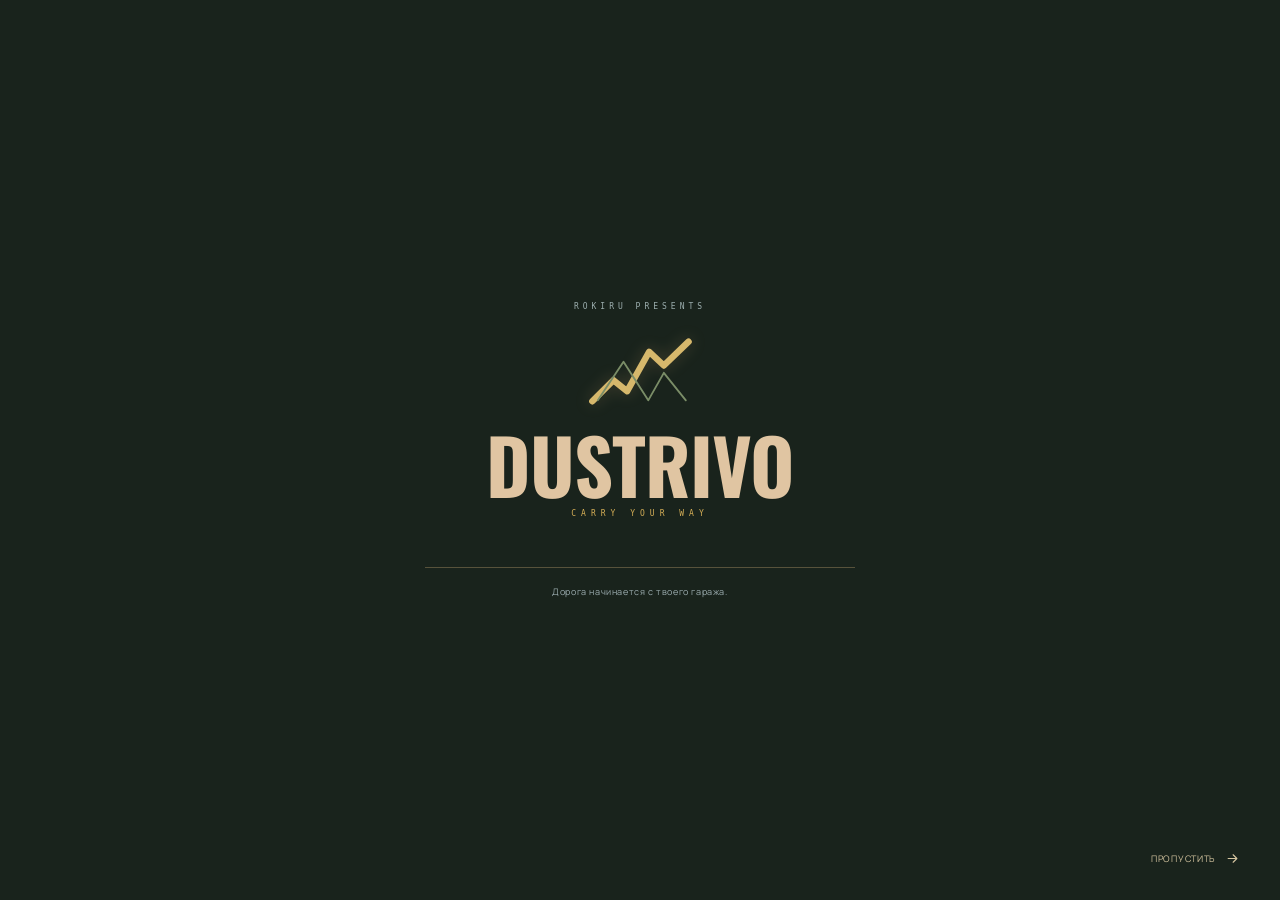
==== game/assets/index.html @ 71fad1a1 "Rework all career roads with terrain challenges and separate course records" ====
<!doctype html><html lang="ru"><head><meta charset="utf-8"><meta name="viewport" content="width=device-width,initial-scale=1,maximum-scale=1,user-scalable=no,viewport-fit=cover"><meta name="theme-color" content="#101b26"><title>Dustrivo</title><link rel="stylesheet" href="style.css"><link rel="stylesheet" href="clarity.css"><link rel="stylesheet" href="expedition.css"><link rel="stylesheet" href="first-light.css"><link rel="stylesheet" href="water-run.css"><link rel="stylesheet" href="recovery.css"><link rel="stylesheet" href="opening24.css"><link rel="stylesheet" href="simple25.css"></head><body>
<canvas id="world"></canvas><div class="scene-shade"></div><div id="screen-transition"></div>
<section id="boot" aria-label="Запуск Dustrivo"><div class="boot-content"><div class="boot-studio">ROKIRU PRESENTS</div><svg class="boot-emblem" viewBox="0 0 120 100"><path class="boot-road" d="M8 83L31 60L46 72L70 29L86 44L113 18"/><path class="boot-mountain" d="M14 82L42 40L69 82L86 52L110 82"/></svg><h1 class="boot-logo">DUSTRIVO</h1><div class="boot-tag">CARRY YOUR WAY</div><div class="boot-track"><div class="boot-car"><i></i><i></i></div></div><div class="boot-caption">Дорога начинается с твоего гаража.</div></div><button id="boot-skip" class="text-button">ПРОПУСТИТЬ <span data-icon="arrow"></span></button></section>
<header id="app-header" class="hidden"><button class="wordmark" id="brand-home" aria-label="Главное меню"><svg viewBox="0 0 30 30"><path d="M4 24L12 15L17 20L26 5M18 5h8v8"/></svg><span>DUSTRIVO<small>ЛИСИЙ БРОД / ЭКСПЕДИЦИЯ</small></span></button><div class="header-actions"><span id="profile-badge" class="profile-badge"></span><span class="wallet"><span data-icon="coin"></span><b data-wallet>0</b></span><button id="settings-open" class="icon-button" aria-label="Настройки"><span data-icon="settings"></span></button></div></header>
<section id="home" class="page hidden">
<main class="expedition-home">
 <div class="home-left"><div class="eyebrow">ЛИСИЙ БРОД · СЕВЕРНЫЕ ДОРОГИ</div>
 <h1>ДОРОГА<br><span>НЕ ПРОЩАЕТ.</span></h1>
 <p class="home-copy">Довези то, что важно.<br>Груз настоящий. Риск — тоже.</p>
 <button id="play" class="main-play"><span data-icon="play"></span><span><b id="home-play-label">НАЧАТЬ РЕЙС</b><small id="home-current-route"></small></span><span data-icon="arrow"></span></button>
 <small id="saved-run-note" class="hidden"></small>
 <div class="home-secondary"><button id="routes-open"><span data-icon="map"></span> МАРШРУТЫ</button><button id="garage-open"><span data-icon="tools"></span> ГАРАЖ</button></div>
 </div>
 <div class="vehicle-caption"><span class="tiny">ЭКСПЕДИЦИОННЫЙ ТРАНСПОРТ</span><h2 id="home-vehicle-name"></h2><div class="tiny" id="home-vehicle-tag"></div><span class="vehicle-caption-rule"></span></div>
 <div id="home-work-summary"><span id="home-job-kind"></span><b id="home-weather"></b><small id="home-work-info"></small></div>
 <div class="home-record"><span class="tiny">РЕКОРД</span><b id="best-value"></b><span class="muted" id="home-deliveries"></span></div>
</main>
<footer class="bottom-bar"><span>ПЕРЕВОЗЧИК / 0.26 <i></i> ФИЗИКА ГРУЗА · 48 ДОРОГ</span><button id="more-open">БОРТОВОЙ ЖУРНАЛ <span data-icon="arrow"></span></button></footer>
</section>
<section id="more-menu" class="overlay hidden"><div class="dialog more-dialog"><div class="dialog-title"><h2>Твоя дорога</h2><button id="more-close" class="icon-button" aria-label="Закрыть"><span data-icon="close"></span></button></div><div class="more-actions"><button class="driver-note" id="journal-open"><img src="driver.svg" alt="Макс Гайка"><span><b>ПУТЕВОЙ ЖУРНАЛ</b><small id="story-progress-home"></small></span><span data-icon="arrow"></span></button><button id="settlement-open" class="career-card" aria-label="Карта восстановления посёлка"><small id="career-label"></small><b id="career-title"></b><p id="career-copy"></p><div class="career-track"><i id="career-progress"></i></div><span class="village-link">ПОСЁЛОК →</span></button><button id="stats-open"><span data-icon="chart"></span> ОТЧЁТ</button><button id="help-open"><span data-icon="help"></span> УПРАВЛЕНИЕ</button><button id="profiles-open"><span data-icon="map"></span> РЕЖИМ</button><span class="build-label" id="build-profile">СВОБОДНАЯ ЕЗДА</span><button id="about-open">ОБ ИГРЕ <span data-icon="arrow"></span></button></div></div></section>
<section id="routes" class="page hidden"><div class="page-title"><div><div class="eyebrow">ВЫБОР УРОВНЯ</div><h2>Выбери дорогу</h2></div><button id="world-map-open" class="secondary">КАРТА</button><button class="back-button" data-home><span data-icon="back"></span> НАЗАД</button></div><div class="route-browser"><div class="route-catalog"><div class="region-tabs"><button data-region="0" class="selected">СОСНОВЫЙ ПЕРЕВАЛ</button><button data-region="1">СТАРЫЙ КАРЬЕР</button><button data-region="2">НОЧНАЯ СМЕНА</button><button data-region="3">СОЛЁНЫЙ БЕРЕГ</button><button data-region="4">ТОПКИЙ ТРАКТ</button><button data-region="5">СЕВЕРНЫЙ ХРЕБЕТ</button></div><div class="order-filters"><button data-filter="all" class="selected">ВСЕ</button><button data-filter="logs">ЛЕСОВОЗ</button><button data-filter="liquid">ЦИСТЕРНА</button><button data-filter="stops">РАЗВОЗКА</button><button data-filter="challenge">ИСПЫТАНИЯ</button><span id="order-count"></span></div><div id="route-grid" class="route-grid" aria-label="Список дорог"></div></div><aside id="selected-order" aria-label="Выбранный заказ"><div id="selected-order-content"></div><button id="route-start" class="primary">ПРИНЯТЬ ЗАКАЗ <span data-icon="arrow"></span></button></aside></div></section>
<section id="garage" class="page hidden"><div class="page-title"><div><div class="eyebrow" id="garage-model">ROVER / УНИВЕРСАЛЬНЫЙ ПИКАП</div><h2>Гараж</h2></div><div class="garage-summary" id="garage-level">УРОВЕНЬ 1</div><button class="back-button" id="garage-close"><span data-icon="back"></span> НАЗАД</button></div><div id="vehicle-picker" class="vehicle-picker"></div><div class="garage-layout"><div class="garage-preview"><div id="workshop-summary"></div><div class="paint-panel"><button id="paint-open" class="paint-open">Цвет кузова →</button></div><div class="garage-stage-label" id="vehicle-description">ГОТОВ К ВЫЕЗДУ</div><div class="specs" id="vehicle-specs"></div></div><div id="upgrades" class="upgrades"></div></div><div class="page-bottom"><span id="garage-message" class="muted">Улучшения устанавливаются сразу и сохраняются на устройстве.</span><button id="garage-drive" class="primary">В ПУТЬ <span data-icon="arrow"></span></button></div></section>
<section id="settings" class="page hidden"><div class="page-title"><div><div class="eyebrow">ПОД ТЕБЯ</div><h2>Настройки</h2></div><button id="settings-close" class="back-button"><span data-icon="back"></span> НАЗАД</button></div><div class="settings-grid"><div class="settings-panel"><h3><span data-icon="sound"></span> Звук</h3><div class="setting"><span>Звук двигателя и событий<small>Можно выключить во время заезда</small></span><button id="sound-toggle" class="toggle" role="switch" aria-checked="true"><i></i></button></div><div class="setting"><span>Музыка дороги<small>Тихая мелодия в меню и в пути</small></span><button id="music-toggle" class="toggle" role="switch" aria-checked="true"><i></i></button></div><label class="volume-label" for="volume">Громкость <b id="volume-value">65%</b></label><input id="volume" type="range" min="0" max="100" value="65"><h3><span data-icon="pedal"></span> Управление</h3><div class="setting"><span>Большие педали<small>Для небольшого экрана</small></span><button id="pedal-toggle" class="toggle" role="switch" aria-checked="false"><i></i></button></div></div><div class="settings-panel"><h3><span data-icon="sun"></span> Графика</h3><div class="setting-label">Качество изображения</div><div class="segments" id="quality-buttons"><button data-quality="low">ЭКО</button><button data-quality="auto">АВТО</button><button data-quality="high">ВЫСОКОЕ</button></div><p id="quality-note">Авто подбирает чёткость под размер экрана.</p><div class="setting"><span>Пыль, частицы и свет<small>Выключи для более лёгкой отрисовки</small></span><button id="effects-toggle" class="toggle" role="switch" aria-checked="true"><i></i></button></div><div class="setting"><span>Подсказки рации<small>Короткие реплики под приборами</small></span><button id="radio-toggle" class="toggle" role="switch" aria-checked="true" aria-label="Подсказки рации"><i></i></button></div><div class="setting"><span>Машина твоего рекорда<small>Полупрозрачный ориентир из лучшего записанного рейса</small></span><button id="ghost-toggle" class="toggle" role="switch" aria-checked="true"><i></i></button></div><div class="setting"><span>Анимации меню<small>Переходы и движение в гараже</small></span><button id="motion-toggle" class="toggle" role="switch" aria-checked="true"><i></i></button></div></div></div><div class="page-bottom"><span class="muted">Изменения сохраняются автоматически.</span><button id="settings-done" class="primary">ГОТОВО <span data-icon="check"></span></button></div></section>
<section id="stats" class="page hidden"><div class="page-title"><div><div class="eyebrow">ТВОЯ ИСТОРИЯ</div><h2>Мой путь</h2></div><button class="back-button" data-home><span data-icon="back"></span> НАЗАД</button></div><div id="stats-summary" class="stats-summary"></div><div class="stats-table" id="stats-table"></div><div class="page-bottom"><span class="muted">Рекорды и улучшения хранятся на этом устройстве.</span><button id="stats-play" class="primary">НОВЫЙ ЗАЕЗД <span data-icon="arrow"></span></button></div></section>
<section id="hud" class="hidden"><div class="hud-top"><button id="pause" class="icon-button" aria-label="Пауза"><span data-icon="pause"></span></button><div class="trip"><div class="tiny" id="route-title">Сосновый перевал</div><div class="trip-distance"><b id="distance">0</b><span>м / <i id="target">540</i></span></div><div class="trip-progress"><i id="progress"></i></div></div><div class="cargo-indicator"><span class="tiny">ГРУЗ</span><div id="cargo"></div></div><div class="fuel"><span data-icon="fuel"></span><div><span class="tiny">ТОПЛИВО</span><div class="fuel-track"><i id="fuel-bar"></i></div><b id="fuel-number">100%</b></div></div><div class="run-coins"><span data-icon="coin"></span><b id="coins">0</b></div><button id="sound-run" class="icon-button" aria-label="Звук"><span data-icon="sound"></span></button></div><div class="order-status"><span id="order-goal">ДОСТАВКА</span><span id="vehicle-condition">МАШИНА 100%</span><span id="road-readout">БЕЗДОРОЖЬЕ</span><span id="weather-readout"></span><span id="engine-heat"></span><span id="liquid-readout"></span><span id="order-clock" class="hidden">ОСТАЛОСЬ <b id="order-countdown">0:45</b></span></div><div id="dispatch-card" class="hidden"><b id="dispatch-title"></b><p id="dispatch-copy"></p><div class="dispatch-track"><i id="dispatch-progress"></i></div><button id="dispatch-skip">ПОЕХАЛИ →</button></div><div id="toast" role="status"></div><aside id="navigation-panel"><span id="navigation-name"></span><b id="navigation-action"></b><div class="stop-track"><i id="navigation-progress"></i></div><canvas id="road-profile" width="360" height="80" aria-label="Рельеф впереди"></canvas></aside><aside id="stop-panel" class="hidden" aria-label="Следующая остановка"><span id="stop-label"></span><b id="stop-distance"></b><div class="stop-track"><i id="stop-progress"></i></div></aside><aside id="lesson" class="hidden" aria-live="polite"><div class="lesson-heading"><b id="lesson-title"></b><button id="lesson-next">ПРОПУСТИТЬ</button></div><p id="lesson-text"></p><div class="lesson-track"><i id="lesson-meter"></i></div></aside><aside id="driver-radio" class="hidden"><img src="driver.svg" alt=""><div><b>РАЦИЯ 17</b><p id="driver-radio-text"></p></div></aside><button id="winch-button" aria-label="Лебёдка"><span data-icon="tools"></span><span id="winch-count">ЛЕБЁДКА ×2</span></button><aside id="service-panel" class="hidden"><span id="service-label"></span><b id="service-distance"></b><div class="stop-track"><i id="service-progress"></i></div></aside><aside id="gate-panel" class="hidden"><span id="gate-label"></span><b id="gate-distance"></b><div class="stop-track"><i id="gate-progress"></i></div></aside><div id="hint"><span data-icon="help"></span><span>Перед подъёмом включи 4L. На спуске береги груз тормозом.</span></div><div class="pedals"><button id="brake" class="pedal brake" aria-label="Тормоз"><span class="pedal-grooves"></span><span data-icon="brake"></span><b>ТОРМОЗ</b><small>СНИЗИТЬ СКОРОСТЬ</small></button><button id="transfer-case" type="button" aria-label="Переключить пониженную передачу" aria-pressed="false"><span>РАЗДАТКА</span><b id="gear-value">4H</b><small id="gear-name">ДОРОГА</small></button><div class="dashboard"><svg class="speed-dial" viewBox="0 0 140 90" aria-hidden="true"><path d="M15 72A58 58 0 0 1 125 72"/><path class="gauge-warning" d="M106 29A58 58 0 0 1 125 72"/><g id="gauge-needle"><path d="M70 74L25 50"/><circle cx="70" cy="74" r="3"/></g></svg><div class="speed"><b id="speed">0</b><span>КМ/Ч</span></div><div id="load-stability"><span>ГРУЗ</span><div><i id="load-stability-fill"></i></div><b id="load-stability-label">СТАБИЛЕН</b></div><div class="speed-ticks"><i></i><i></i><i></i><i></i><i></i></div></div><button id="gas" class="pedal gas" aria-label="Газ"><span class="pedal-grooves"></span><span data-icon="gas"></span><b>ГАЗ</b><small>ДОЗИРУЙ ТЯГУ</small></button></div></section>
<section id="paused" class="overlay hidden"><div class="pause-scene dialog"><div class="eyebrow">МОЖНО ПЕРЕДОХНУТЬ</div><h2>На обочине</h2><p id="pause-copy">Заезд остановлен. Груз тебя подождёт.</p><button class="primary" id="resume">ПРОДОЛЖИТЬ <span data-icon="play"></span></button><div class="pause-row"><button class="secondary" id="restart"><span data-icon="restart"></span> ЗАНОВО</button><button class="secondary" id="pause-settings"><span data-icon="settings"></span> НАСТРОЙКИ</button></div><button class="secondary hidden" id="save-exit">СОХРАНИТЬ И В МЕНЮ</button><p id="pause-save-status" role="status"></p><button class="text-button" id="exit">ЗАВЕРШИТЬ И В МЕНЮ <span data-icon="back"></span></button><small>Собранные монеты сохранятся.</small></div></section>
<section id="replace-run" class="overlay hidden"><div class="dialog replace-run-dialog"><div class="eyebrow">НОВЫЙ СТАРТ</div><h2>Закончить текущий рейс?</h2><p id="replace-run-copy"></p><button class="primary" id="replace-run-cancel">ОСТАВИТЬ РЕЙС</button><button class="secondary" id="replace-run-confirm">ЗАКОНЧИТЬ И НАЧАТЬ НОВЫЙ</button></div></section>
<section id="result" class="overlay hidden"><div class="result-dialog dialog"><div class="result-content"><div class="eyebrow" id="result-label">ЗАЕЗД ЗАВЕРШЁН</div><h2 id="result-title">Груз на базе!</h2><div id="result-medals"></div><div id="result-stars" class="result-stars"></div><div id="result-goals" class="star-goals"></div><p id="result-text"></p><div class="result-stats"><div><small>ДИСТАНЦИЯ</small><b id="result-distance"></b></div><div><small id="result-cargo-label">ЯЩИКИ</small><b id="result-cargo"></b></div><div><small>НАГРАДА</small><b id="result-money"></b></div><div><small>ВРЕМЯ</small><b id="result-time"></b></div></div><div id="result-breakdown"></div><p id="result-unlock" class="result-unlock"></p></div><div class="result-actions"><button class="primary hidden" id="result-next">СЛЕДУЮЩИЙ ЗАКАЗ <span data-icon="arrow"></span></button><button class="primary" id="retry">ЕЩЁ ЗАЕЗД <span data-icon="restart"></span></button><button class="secondary" id="result-garage">ГАРАЖ <span data-icon="tools"></span></button><button class="text-button" id="result-home">В МЕНЮ</button></div></div></section>
<section id="help" class="overlay hidden"><div class="help-dialog dialog"><div class="dialog-title"><div><div class="eyebrow">ПЕРВЫЙ ЗАЕЗД</div><h2>Поймай равновесие</h2></div><button id="help-close" class="icon-button" aria-label="Закрыть"><span data-icon="close"></span></button></div><div class="help-grid"><div><span data-icon="gas"></span><h3>Газ справа</h3><p>Разгоняет машину. В воздухе поднимает нос.</p></div><div><span data-icon="brake"></span><h3>Тормоз слева</h3><p>Замедляет и наклоняет нос вниз. Почти остановился — включится задний ход.</p></div><div><span data-icon="cargo"></span><h3>Груз важнее скорости</h3><p>Отпускай газ на вершинах. За весь груз и езду без жёстких посадок — два знака и бонус +70 один раз на дороге.</p></div></div><div class="help-tip">Автоцистерна BRINE перевозит жидкость: три физические секции смещают массу при разгоне и торможении. Повреждённый кузов может дать утечку. Перекачка: отпусти газ, держи тормоз 2 секунды на площадке. Шлагбаум: остановись у поста, держи тормоз 1 секунду и дождись зелёного света.<br><br>Зелёная мастерская: остановись, отпусти газ и удерживай тормоз 2,2 секунды. Один раз за рейс: кузов +38%, бак +12%, охлаждение до 55°. При 104° двигатель теряет часть тяги; свободный ход его охлаждает. В гараже можно бесплатно выбрать настройку под рейс.<br><br>Лесовоз LARCH перевозит физические брёвна; в лесных заказах выбирай его. Лебёдка: две попытки за рейс, только на малой скорости и с опорой на землю. Она тянет машину вперёд физическим тросом. Топливо расходуется за путь и работу двигателя; канистры редкие, дают +18% или +12%.<br><br>Развозка: на жёлтой площадке отпусти газ и держи тормоз 1,3 секунды. Один ящик разгрузится, затем можно ехать дальше. В кузове остаётся меньше груза, а сданный груз отмечается зелёной галочкой. За все остановки — разовая премия +60.<br><br>В тест-драйве все дороги открыты и выдано 100 000 игровых монет. В аккуратном заказе нужен весь груз, в экспрессе следи за таймером. Монеты и канистры собираются автоматически. На компьютере: ← / →, пробел — пауза.</div><button id="lesson-repeat" class="secondary">УЧЕБНЫЙ ЗАЕЗД</button><button id="help-done" class="primary">ПОЕХАЛИ <span data-icon="arrow"></span></button></div></section>
<section id="world-map" class="overlay hidden"><div class="dialog atlas-dialog"><div class="dialog-title"><div><div class="eyebrow">СТАНЦИЯ 17 / СЕТЬ ДОРОГ</div><h2>Карта регионов</h2></div><button id="world-map-close" class="icon-button" aria-label="Закрыть"><span data-icon="close"></span></button></div><div id="atlas-picture"></div><p id="atlas-summary"></p></div></section><section id="setup-dialog" class="overlay hidden"><div class="dialog setup-dialog"><div class="dialog-title"><div><div class="eyebrow">ПОД ТВОЙ РЕЙС</div><h2>Настройка машины</h2></div><button id="setup-close" class="icon-button" aria-label="Закрыть"><span data-icon="close"></span></button></div><p id="setup-model"></p><div id="setup-options"></div><p class="muted">Настройка бесплатна. Сохраняется отдельно для каждой машины и режима игры.</p></div></section><section id="vehicle-buy" class="overlay hidden"><div class="dialog vehicle-buy-dialog"><div class="eyebrow">НОВАЯ МАШИНА</div><h2 id="vehicle-buy-name"></h2><p id="vehicle-buy-description"></p><div class="purchase-price" id="vehicle-buy-price"></div><p id="vehicle-buy-note"></p><div class="pause-row"><button id="vehicle-confirm" class="primary">КУПИТЬ</button><button id="vehicle-cancel" class="secondary">НАЗАД</button></div></div></section><section id="about" class="overlay hidden"><div class="about-dialog dialog"><div class="dialog-title"><div><div class="eyebrow">ROKIRU</div><h2>DUSTRIVO</h2></div><button id="about-close" class="icon-button" aria-label="Закрыть"><span data-icon="close"></span></button></div><p>Бездорожье, груз и машина, которую ты собираешь под себя.</p><div class="about-line"><b>Версия</b><span>0.26 · Дороги с характером</span></div><div class="about-line"><b>Данные</b><span>Прогресс хранится только на устройстве</span></div><div class="about-line"><b>Подключение</b><span>Игра работает без интернета</span></div><details><summary>Лицензии</summary><p>Planck.js 1.4.2 · MIT License.<br>Copyright (c) Erin Catto, Ali Shakiba.</p><pre class="license-text">The MIT License
Copyright (c) Erin Catto, Ali Shakiba

Permission is hereby granted, free of charge, to any person obtaining a copy
of this software and associated documentation files (the &quot;Software&quot;), to deal
in the Software without restriction, including without limitation the rights
to use, copy, modify, merge, publish, distribute, sublicense, and/or sell
copies of the Software, and to permit persons to whom the Software is
furnished to do so, subject to the following conditions:

The above copyright notice and this permission notice shall be included in all
copies or substantial portions of the Software.

THE SOFTWARE IS PROVIDED &quot;AS IS&quot;, WITHOUT WARRANTY OF ANY KIND, EXPRESS OR
IMPLIED, INCLUDING BUT NOT LIMITED TO THE WARRANTIES OF MERCHANTABILITY,
FITNESS FOR A PARTICULAR PURPOSE AND NONINFRINGEMENT. IN NO EVENT SHALL THE
AUTHORS OR COPYRIGHT HOLDERS BE LIABLE FOR ANY CLAIM, DAMAGES OR OTHER
LIABILITY, WHETHER IN AN ACTION OF CONTRACT, TORT OR OTHERWISE, ARISING FROM,
OUT OF OR IN CONNECTION WITH THE SOFTWARE OR THE USE OR OTHER DEALINGS IN THE
SOFTWARE.
</pre><p></p></details><button id="about-done" class="primary">НА ДОРОГУ <span data-icon="arrow"></span></button></div></section>
<section id="briefing" class="overlay hidden"><div class="briefing-dialog dialog"><div class="briefing-stripe">ДИСПЕТЧЕРСКАЯ / СТАНЦИЯ 17</div><div class="briefing-layout"><div class="briefing-driver"><img src="driver.svg" alt="Макс Гайка Волков"><b>МАКС «ГАЙКА»</b><small>ПИКАП / РАЦИЯ 17</small></div><div class="briefing-copy"><div class="eyebrow" id="briefing-chapter"></div><h2 id="briefing-title"></h2><p id="briefing-radio"></p><blockquote id="briefing-reply"></blockquote><div class="manifest-list" id="briefing-manifest"></div><div id="briefing-goals" class="star-goals"></div></div></div><div class="briefing-actions"><button id="briefing-cancel" class="secondary">НАЗАД</button><button id="briefing-drive" class="primary">ЗАВЕСТИ МОТОР <span data-icon="arrow"></span></button></div></div></section><section id="journal" class="overlay hidden"><div class="journal-dialog dialog"><div class="dialog-title"><div><div class="eyebrow">ПУТЕВОЙ ЖУРНАЛ МАКСА</div><h2>СТАНЦИЯ 17</h2></div><button id="journal-close" class="icon-button" aria-label="Закрыть"><span data-icon="close"></span></button></div><p id="journal-intro"></p><div class="journal-jobs" id="journal-jobs"></div><div id="journal-ending"></div></div></section><section id="profiles" class="overlay hidden"><div class="dialog profiles-dialog"><div class="dialog-title"><div><div class="eyebrow">ТВОЯ ДОРОГА</div><h2>Выбери режим</h2></div><button id="profiles-close" class="icon-button" aria-label="Закрыть"><span data-icon="close"></span></button></div><p id="profile-current"></p><div class="profile-cards"><button data-profile="career"><span>01 / ИСТОРИЯ</span><h3>КАРЬЕРА</h3><p>Старый пикап, пустой кошелёк. Выполняй рейсы, улучшай машину и верни свет в Лисий Брод.</p><b>В КАРЬЕРУ →</b></button><button data-profile="test"><span>02 / СВОБОДА</span><h3>СВОБОДНАЯ ЕЗДА</h3><p>Все дороги и окраски открыты. Твой прежний прогресс, машины и тестовые монеты.</p><b>МОЙ ТЕСТ-ДРАЙВ →</b></button></div><p class="muted">У режимов отдельные сохранения. Переключение ничего не стирает.</p></div></section><section id="village" class="overlay hidden"><div class="dialog village-dialog"><div class="dialog-title"><div><div class="eyebrow">ЛИСИЙ БРОД / ПОСЛЕ ШТОРМА</div><h2>Дорога возвращает жизнь</h2></div><button id="village-close" class="icon-button" aria-label="Закрыть"><span data-icon="close"></span></button></div><div id="village-progress"></div><div id="village-map"></div><p id="village-next"></p></div></section><section id="paint-dialog" class="overlay hidden"><div class="dialog paint-dialog"><div class="dialog-title"><div><div class="eyebrow">ТВОЯ МАШИНА</div><h2>Окраска кузова</h2></div><button id="paint-close" class="icon-button" aria-label="Закрыть"><span data-icon="close"></span></button></div><div id="paint-options"></div><p>В карьере цвета открываются за 2, 5, 9, 12 и 16 разных рейсов.</p></div></section><div id="rotate"><span data-icon="rotate"></span><b>Поверни телефон</b><p>Твоя дорога — на широком экране.</p></div>
<script src="planck.min.js"></script><script src="crossing-physics.js"></script><script src="first-light-model.js"></script><script src="water-run-model.js"></script><script src="recovery-model.js"></script><script src="dispatch-terms24.js"></script><script src="restoration24.js"></script><script src="ridge25-model.js"></script><script src="courses26-model.js"></script><script src="physics.js"></script><script src="story.js"></script><script src="road-audio.js"></script><script src="coach.js"></script><script src="career.js"></script><script src="dispatch.js"></script><script src="deliveries.js"></script><script src="work-orders.js"></script><script src="workshop.js"></script><script src="tanker.js"></script><script src="atlas.js"></script><script src="navigation.js"></script><script src="ghost.js"></script><script src="data-store.js"></script><script src="run-checkpoint.js"></script><script src="pedal-input.js"></script><script src="run-session.js"></script><script src="game.js"></script><script src="expedition-render.js"></script><script src="render.js"></script><script src="scenery-sprites.js"></script><script src="scenery-detail.js"></script><script src="vehicles-render.js"></script><script src="forestry-render.js"></script><script src="roadside-render.js"></script><script src="tanker-render.js"></script><script src="crossing-render.js"></script><script src="premium-render.js"></script><script src="expedition-ui.js"></script><script src="depot-art20.js"></script><script src="journey20.js"></script><script src="first-light-render.js"></script><script src="first-light-ui.js"></script><script src="water-run-render.js"></script><script src="water-run-ui.js"></script><script src="recovery-render.js"></script><script src="recovery-ui.js"></script><script src="opening24.js"></script><script src="ridge25-render.js"></script><script src="simple25.js"></script><script src="courses26-ui.js"></script></body></html>
---- game/assets/style.css ----
:root{--ink:#101b26;--panel:#142530;--paper:#f9efd9;--muted:#a0b0b2;--gold:#f5c46f;--orange:#eda45b;--line:#bad8d31f;--radius:16px;font-synthesis:none}*{box-sizing:border-box;-webkit-tap-highlight-color:transparent}html,body{margin:0;height:100%;overflow:hidden;background:var(--ink);color:var(--paper);font-family:system-ui,-apple-system,Arial,sans-serif;user-select:none;touch-action:none}button{font:inherit;color:inherit;cursor:pointer;border:0;background:transparent;touch-action:none}button:focus-visible,input:focus-visible{outline:2px solid #ffda9a;outline-offset:4px}button:active{transform:translateY(2px)}button:disabled{cursor:default;opacity:.45}.hidden{display:none!important}svg{width:20px;height:20px;fill:none;stroke:currentColor;stroke-width:1.7;stroke-linecap:round;stroke-linejoin:round;display:block}[data-icon]{display:inline-flex;align-items:center;justify-content:center;flex-shrink:0}#world{position:absolute;inset:0;width:100%;height:100%}.scene-shade{position:absolute;inset:0;pointer-events:none;background:linear-gradient(90deg,#101b2699,transparent 65%),linear-gradient(0deg,#101b26a1,transparent 22%)}#screen-transition{position:absolute;z-index:30;inset:0;background:#101b26;opacity:0;pointer-events:none;transition:opacity .16s}#screen-transition.show{opacity:1}#app-header{position:absolute;z-index:4;top:0;left:0;right:0;height:76px;padding:18px max(28px,var(--safe-right,env(safe-area-inset-right)));display:flex;align-items:center;justify-content:space-between;pointer-events:none}#app-header button{pointer-events:auto}.wordmark{display:flex;gap:10px;align-items:center;padding:0;text-align:left}.wordmark>svg{width:32px;height:32px;color:var(--orange);stroke-width:2.8}.wordmark>span{font-size:21px;font-weight:950;letter-spacing:2.1px}.wordmark small{display:block;font-size:6px;letter-spacing:3.1px;color:#c7bba1;margin-top:4px}.header-actions{display:flex;align-items:center;gap:12px}.wallet{display:flex;align-items:center;gap:9px;padding:10px 16px;background:#12242ebb;border:1px solid #ccd8cc26;border-radius:30px;color:var(--gold)}.wallet svg{width:16px;height:16px}.wallet b{font-size:16px;font-variant-numeric:tabular-nums}.icon-button{display:grid;place-items:center;width:40px;height:40px;border:1px solid var(--line);border-radius:12px;background:#132733b8}.icon-button svg{width:18px;height:18px}.page{position:absolute;inset:0;padding:86px max(28px,var(--safe-right,env(safe-area-inset-right))) 18px;display:flex;flex-direction:column;animation:enter-page .35s ease-out}@keyframes enter-page{from{opacity:0;transform:translateY(9px)}to{opacity:1;transform:none}}.eyebrow{display:flex;align-items:center;gap:8px;font-size:9px;letter-spacing:2px;font-weight:750;color:var(--orange)}.eyebrow i{width:5px;height:5px;background:var(--orange);border-radius:50%;box-shadow:0 0 14px #efb777}.tiny{font-size:8px;letter-spacing:1.6px;color:var(--muted);font-weight:650}.muted{color:var(--muted);font-size:10px;line-height:1.5}.home-layout{flex:1;position:relative;display:flex;align-items:center}.home-left{width:47%;z-index:2}.home-left h1{font-size:clamp(29px,4.1vw,54px);line-height:1.08;letter-spacing:-1.7px;margin:15px 0 13px;font-weight:850}.home-left h1>span{color:#ead8b8}.home-description{color:#afbabc;font-size:12px;line-height:1.7;margin-bottom:24px}.main-play{display:flex;align-items:center;gap:16px;min-width:260px;width:75%;max-width:330px;padding:16px 20px;background:linear-gradient(125deg,#ffcf84,#d98e48);border:1px solid #ffe2a177;border-radius:14px;color:#242c31;text-align:left;box-shadow:0 6px 0 #926138,0 12px 28px #080f1c66}.main-play>span:first-child svg{width:26px;height:26px;fill:currentColor;stroke:none}.main-play>span:nth-child(2){font-weight:900;font-size:15px;letter-spacing:2px}.main-play small{display:block;font-size:9px;font-weight:550;letter-spacing:.2px;margin-top:5px;opacity:.75}.main-play>span:last-child{margin-left:auto}.home-secondary{display:flex;gap:10px;margin-top:18px}.home-secondary button{display:flex;gap:8px;align-items:center;font-size:9px;font-weight:750;letter-spacing:1px;padding:11px 16px;border:1px solid #ccdec72b;border-radius:10px;background:#132832bb}.home-secondary svg{width:16px;height:16px;color:#d6cbaa}.vehicle-caption{position:absolute;right:4%;top:2%;text-align:left}.vehicle-caption h2{font-size:18px;letter-spacing:2px;margin:5px 0 8px}.vehicle-caption .vehicle-line{width:145px;height:1px;background:linear-gradient(90deg,var(--orange),transparent)}.vehicle-caption p{font-size:8px;letter-spacing:.6px;color:var(--muted)}.home-record{position:absolute;right:4%;bottom:2%;display:flex;align-items:center;gap:14px}.home-record b{font-size:21px;font-variant-numeric:tabular-nums}.home-record .tiny{max-width:75px;line-height:1.6}.home-record .muted{font-size:9px}.bottom-bar{border-top:1px solid var(--line);display:flex;align-items:center;gap:24px;height:42px;margin-top:20px}.bottom-bar button{display:flex;align-items:center;gap:8px;font-size:8px;letter-spacing:1px;color:#b4bec1;font-weight:650}.bottom-bar svg{width:15px;height:15px}.build-label{font-size:7px;color:#748e94;letter-spacing:1.4px;margin-left:auto}.bottom-bar>button:last-child{margin-left:10px}.page-title{display:flex;align-items:center;gap:18px;padding:0 0 16px}.page-title>div:first-child{margin-right:auto}.page-title h2{font-size:30px;font-weight:800;letter-spacing:-.8px;margin:5px 0 0}.back-button{font-size:9px;font-weight:700;letter-spacing:1px;display:flex;gap:8px;align-items:center;background:#132731b3;border:1px solid var(--line);border-radius:10px;padding:10px 15px}.back-button svg{width:16px;height:16px}.page-bottom{display:flex;justify-content:space-between;align-items:center;gap:18px;margin-top:18px}.primary,.secondary{display:inline-flex;align-items:center;justify-content:center;gap:15px;font-size:10px;letter-spacing:1px;font-weight:850;padding:13px 20px;border-radius:11px;white-space:nowrap}.primary{background:linear-gradient(120deg,#ffd080,#e3a05a);border:1px solid #fbe1a760;color:#172635;box-shadow:0 4px 0 #85572e}.primary svg,.secondary svg{width:17px;height:17px}.secondary{background:#1c333f;border:1px solid var(--line);color:var(--paper)}.text-button{display:flex;align-items:center;justify-content:center;gap:9px;color:var(--muted);font-size:9px;letter-spacing:1px;padding:10px}.text-button svg{width:15px;height:15px}body[data-page="routes"] .scene-shade,body[data-page="settings"] .scene-shade,body[data-page="stats"] .scene-shade{background:#0e1d2edb}.route-grid{display:grid;grid-template-columns:repeat(3,1fr);gap:15px;flex:1;min-height:0}.route-card{position:relative;display:flex;flex-direction:column;text-align:left;background:#182d37;border:1px solid #bdd3cd20;border-radius:18px;overflow:hidden;padding:0}.route-card.selected{border-color:#ffc97988;box-shadow:0 0 0 2px #ffbc5b1a}.route-art{position:relative;width:100%;height:44%;min-height:75px;background:#52777d;overflow:hidden}.route-art svg{position:absolute;inset:0;width:100%;height:100%;stroke:none}.route-art:after{content:'';position:absolute;inset:0;background:linear-gradient(0deg,#182d37,transparent 90%)}.route-status{position:absolute;top:12px;left:12px;z-index:1;background:#142932c9;border:1px solid #dde1c822;color:#ecd5a4;border-radius:7px;padding:5px 7px;font-size:7px;letter-spacing:1px}.route-body{padding:0 17px 13px;flex:1;display:flex;flex-direction:column}.route-body .route-top{display:flex;align-items:center;justify-content:space-between;gap:5px}.route-num{font-size:9px;color:var(--orange);letter-spacing:2px}.route-difficulty{font-size:7px;color:#91aaa9}.route-body h3{font-size:16px;margin:7px 0 7px;letter-spacing:-.4px}.route-description{font-size:9px;line-height:1.55;color:var(--muted);margin:0 0 10px}.route-info{display:flex;gap:13px;align-items:center;font-size:8px;color:#dfd9c8}.route-info>span{display:flex;align-items:center;gap:5px}.route-info svg{height:12px;width:12px;color:var(--muted)}.route-reward{display:flex;align-items:center;justify-content:space-between;gap:8px;margin-top:auto;padding-top:11px;border-top:1px solid #a0bfb11a;color:var(--gold);font-size:13px;font-weight:800}.route-reward small{font-size:7px;font-weight:650;color:var(--muted);letter-spacing:.8px}.stars{display:flex;gap:3px;color:#53686f}.stars .on{color:var(--gold)}.stars svg{width:13px;height:13px;fill:currentColor;stroke:none}.garage-summary{font-size:9px;letter-spacing:1.5px;color:var(--gold);border:1px solid #f2c7702b;background:#4e45372b;padding:9px 12px;border-radius:8px}.garage-layout{display:flex;gap:25px;flex:1;min-height:0}.garage-preview{width:40%;display:flex;flex-direction:column;justify-content:space-between;padding:12px 10px}.garage-stage-label{font-size:7px;letter-spacing:2px;color:#98b8ae}.specs{display:grid;gap:8px}.spec{display:flex;align-items:center;gap:10px;font-size:8px;color:#b6c4bf}.spec>span{width:72px}.spec>div{height:3px;background:#30444b;width:100px;border-radius:3px}.spec>div i{display:block;height:100%;background:linear-gradient(90deg,#779997,#e5b470)}.spec b{font-size:8px;color:var(--gold)}.upgrades{flex:1;display:flex;flex-direction:column;gap:10px}.upgrade{display:flex;align-items:center;gap:15px;padding:14px 16px;border-radius:14px;border:1px solid #a8c0be25;background:linear-gradient(130deg,#203844f2,#162c35f2);box-shadow:0 4px 14px #0c182322}.upgrade-icon{display:grid;place-items:center;border:1px solid #d4b16b38;background:#3a42392b;color:var(--orange);width:42px;height:42px;border-radius:10px}.upgrade-icon svg{width:25px;height:25px}.upgrade-info{flex:1}.upgrade h3{font-size:13px;letter-spacing:.2px;margin:0 0 4px}.upgrade p{font-size:8px;color:var(--muted);margin:0 0 9px;line-height:1.4}.upgrade-level{display:flex;align-items:center;gap:10px}.bars{display:flex;gap:3px;width:110px}.bars i{height:4px;flex:1;border-radius:3px;background:#375059}.bars i.on{background:var(--gold)}.upgrade-level span{font-size:7px;color:var(--muted)}.upgrade button{font-size:9px;font-weight:800;letter-spacing:.6px;min-width:100px;padding:10px 12px;border-radius:9px;background:#d9b16b;color:#142832}.upgrade button small{font-size:6px;display:block;letter-spacing:.6px;margin-top:4px}.upgrade.installed{animation:install-flash .5s ease}@keyframes install-flash{50%{box-shadow:0 0 30px #d8b26555;border-color:var(--gold)}}.settings-grid{display:grid;grid-template-columns:1fr 1fr;gap:18px;flex:1;min-height:0}.settings-panel{border:1px solid var(--line);background:#182d37e8;border-radius:17px;padding:17px 20px;overflow-y:auto}.settings-panel h3{display:flex;gap:9px;align-items:center;font-size:13px;margin:0 0 13px;color:#e5d5b6}.settings-panel h3:not(:first-child){margin-top:18px}.settings-panel h3 svg{width:18px;height:18px;color:var(--orange)}.setting{display:flex;align-items:center;justify-content:space-between;gap:15px;font-size:10px;margin:12px 0}.setting small{display:block;font-size:8px;color:var(--muted);margin-top:5px}.toggle{width:37px;height:21px;border:1px solid #8ea8a344;border-radius:12px;background:#28404b;padding:3px;flex-shrink:0}.toggle i{display:block;width:13px;height:13px;background:#b4c2be;border-radius:50%;transition:transform .2s}.toggle[aria-checked="true"]{background:#d5aa68;border-color:#f6ca81}.toggle[aria-checked="true"] i{transform:translateX(15px);background:#172b32}.volume-label{display:flex;justify-content:space-between;font-size:9px;margin:15px 0 6px;color:var(--muted)}input[type=range]{width:100%;height:5px;accent-color:var(--gold);cursor:pointer;touch-action:pan-x}.setting-label{font-size:9px;color:var(--muted);margin-bottom:9px}.segments{display:flex;background:#10232e;border:1px solid var(--line);border-radius:9px;padding:3px;gap:3px}.segments button{flex:1;font-size:8px;letter-spacing:.7px;padding:9px 6px;border-radius:6px;color:var(--muted)}.segments button.selected{background:#d2b47b;color:#172635;font-weight:800}.settings-panel>p{font-size:8px;line-height:1.5;color:var(--muted)}.stats-summary{display:grid;grid-template-columns:repeat(4,1fr);gap:13px;margin-bottom:15px}.stats-summary>div{background:#192f39e6;border:1px solid var(--line);border-radius:13px;padding:15px 16px}.stats-summary small{font-size:7px;letter-spacing:1.4px;color:var(--muted);display:block}.stats-summary b{font-size:25px;display:block;margin-top:7px;font-variant-numeric:tabular-nums;color:var(--gold)}.stats-table{border:1px solid var(--line);border-radius:14px;background:#162b35e6;padding:6px 18px;flex:1}.stats-row{display:grid;grid-template-columns:1.8fr 1fr 1fr .7fr;align-items:center;padding:12px 0;gap:10px;font-size:11px;border-bottom:1px solid var(--line)}.stats-row:last-child{border:0}.stats-row.heading{font-size:7px;letter-spacing:1px;color:var(--muted)}.stats-row>span:last-child{justify-self:end}.overlay{position:absolute;inset:0;z-index:12;background:#091522da;backdrop-filter:blur(7px);display:grid;place-items:center;padding:20px;animation:enter-page .25s}.dialog{background:linear-gradient(125deg,#213540,#122631);border:1px solid #d6dfbe25;border-radius:22px;box-shadow:0 22px 80px #050e1b77;padding:25px;max-height:94vh;overflow:auto;max-width:94vw}.dialog h2{font-size:32px;font-weight:850;letter-spacing:-1px;margin:9px 0 12px}.dialog p{font-size:11px;color:var(--muted);line-height:1.6}.pause-scene{width:385px;text-align:center}.pause-scene>.eyebrow{justify-content:center}.pause-scene>.primary{width:100%;margin-top:10px}.pause-row{display:flex;gap:9px;margin:14px 0}.pause-row .secondary{flex:1;padding:11px 7px;font-size:8px;gap:7px}.pause-scene .text-button{width:100%;margin-top:5px}.pause-scene>small{font-size:8px;color:#748d95}.result-dialog{width:595px;text-align:center}.result-dialog>.eyebrow{justify-content:center}.result-dialog h2{font-size:38px;margin-bottom:4px}.result-stars{display:flex;justify-content:center;gap:8px;color:#455e67;margin:10px 0}.result-stars .on{color:var(--gold);filter:drop-shadow(0 0 8px #e8b76533)}.result-stars svg{width:23px;height:23px;fill:currentColor;stroke:none}.result-stats{display:grid;grid-template-columns:repeat(4,1fr);border-block:1px solid var(--line);padding:16px 0;margin:17px 0}.result-stats small{font-size:7px;letter-spacing:1.2px;color:var(--muted)}.result-stats b{display:block;margin-top:6px;font-size:22px;font-variant-numeric:tabular-nums}.result-stats>div:nth-child(3) b{color:var(--gold)}.result-actions{display:flex;align-items:center;justify-content:center;gap:10px}.result-actions .primary,.result-actions .secondary{font-size:9px;padding:12px 15px;gap:10px}.dialog-title{display:flex;align-items:center;gap:20px;justify-content:space-between}.help-dialog{width:650px}.help-grid{display:grid;grid-template-columns:repeat(3,1fr);gap:15px;margin-top:15px}.help-grid>div{padding:14px;border:1px solid var(--line);border-radius:12px;background:#152c3666}.help-grid svg{width:25px;height:25px;color:var(--orange)}.help-grid h3{font-size:12px;margin:12px 0 5px}.help-grid p{font-size:10px}.help-tip{font-size:9px;line-height:1.6;color:var(--muted);margin:16px 0}.about-dialog{width:480px}.about-line{display:flex;justify-content:space-between;gap:15px;padding:11px 0;border-bottom:1px solid var(--line);font-size:10px}.about-line>span{font-size:9px;color:var(--muted)}details{margin:17px 0;font-size:10px;color:var(--muted)}#hud{position:absolute;inset:0;padding:13px max(18px,var(--safe-right,env(safe-area-inset-right)));pointer-events:none}#hud button{pointer-events:auto}.hud-top{display:flex;align-items:flex-start;gap:13px}.trip{width:185px;background:#102633ca;border:1px solid #d0dfcb25;border-radius:12px;padding:10px 13px}.trip .tiny{font-size:7px;letter-spacing:1px;color:#c3c8b8}.trip-distance{display:flex;align-items:baseline;gap:9px;margin-top:3px}.trip-distance b{font-size:25px;line-height:1.1;font-variant-numeric:tabular-nums}.trip-distance>span{font-size:8px;color:var(--muted)}.trip-distance i{font-style:normal}.trip-progress{height:2px;background:#46637366;margin-top:7px;border-radius:3px}.trip-progress i{height:100%;display:block;background:var(--gold);width:0}.cargo-indicator{padding:10px 13px;background:#102633ca;border:1px solid #d0dfcb25;border-radius:12px}.cargo-indicator>.tiny{font-size:7px;display:block}.cargo-indicator>div{display:flex;gap:4px;margin-top:8px}.cargo-indicator svg{width:17px;height:17px;color:var(--gold)}.cargo-indicator .lost{opacity:.22}.fuel{display:flex;gap:8px;align-items:center;background:#102633b8;border:1px solid #d0dfcb25;padding:10px 12px;border-radius:12px}.fuel>span{color:var(--orange)}.fuel svg{width:18px;height:18px}.fuel .tiny{font-size:6px;display:block;margin-bottom:7px}.fuel-track{width:85px;height:4px;background:#4a637066;border-radius:3px;overflow:hidden}.fuel-track i{height:100%;display:block;background:var(--gold);width:100%}.run-coins{display:flex;align-items:center;gap:9px;margin-left:auto;background:#102633ca;border:1px solid #d0dfcb25;padding:12px;border-radius:12px;color:var(--gold)}.run-coins b{font-size:17px;font-variant-numeric:tabular-nums}.run-coins svg{width:16px;height:16px}#toast{position:absolute;top:128px;left:0;right:0;text-align:center;font-size:13px;letter-spacing:.3px;color:var(--gold);font-weight:800;text-shadow:0 2px 6px #101d26;opacity:0;transition:opacity .2s}#hint{position:absolute;top:94px;left:50%;transform:translateX(-50%);padding:9px 14px;display:flex;gap:8px;align-items:center;white-space:nowrap;max-width:90%;background:#102633c2;border:1px solid #d0dfcb25;border-radius:9px;font-size:9px;color:#e6ddc8}#hint svg{width:14px;height:14px;color:var(--orange)}.pedals{position:absolute;bottom:16px;left:max(18px,var(--safe-left,env(safe-area-inset-left)));right:max(18px,var(--safe-right,env(safe-area-inset-right)));display:flex;justify-content:space-between;align-items:flex-end}.pedal{width:130px;height:116px;border-radius:18px;display:flex;flex-direction:column;align-items:center;justify-content:center;border:1px solid #cee1d63a;position:relative;box-shadow:0 6px 0 #071923;overflow:hidden;background:linear-gradient(130deg,#304e5aee,#142e3aee)}.pedal [data-icon]>svg{width:26px;height:26px;margin-bottom:6px;color:#cfddd8}.pedal b{font-size:11px;letter-spacing:2px;font-weight:800}.pedal small{font-size:6px;letter-spacing:1.6px;margin-top:7px;color:#a6babd}.gas{background:linear-gradient(140deg,#f5c778,#c48747);color:#1e2b35;border-color:#ffe4b675;box-shadow:0 6px 0 #7c5636}.gas [data-icon]>svg,.gas small{color:#273338}.pedal-grooves{position:absolute;inset:7px 12px auto;height:5px;background:repeating-linear-gradient(90deg,#132c3822 0 2px,transparent 2px 8px);border-radius:8px}.pedal.pressed{transform:translateY(4px);box-shadow:0 2px 0 #071923;filter:brightness(1.1)}.dashboard{display:flex;flex-direction:column;align-items:center;gap:9px;background:linear-gradient(0deg,#102333cc,transparent);padding:12px 24px 2px}.speed{display:flex;gap:8px;align-items:baseline}.speed b{font-size:29px;color:#ede2c9;font-variant-numeric:tabular-nums;font-weight:750;line-height:1}.speed span{font-size:6px;letter-spacing:1.5px;color:var(--muted)}.speed-ticks{display:flex;gap:5px}.speed-ticks i{height:3px;width:13px;border-radius:2px;background:#d3b67766}.pedals.big .pedal{width:156px;height:134px}.pedals.big .pedal b{font-size:12px}#rotate{display:none;position:absolute;inset:0;z-index:100;align-items:center;justify-content:center;flex-direction:column;background:#101b26f8}#rotate svg{width:65px;height:65px;color:var(--gold);margin-bottom:20px}#rotate b{font-size:25px}#rotate p{font-size:12px;color:var(--muted)}#boot{position:absolute;inset:0;background:radial-gradient(ellipse at 50% 80%,#27444d,#101b26 65%);display:flex;align-items:center;justify-content:center;z-index:40;transition:opacity .5s;overflow:hidden}#boot.exit{opacity:0;pointer-events:none}.boot-content{text-align:center;width:60%;max-width:430px}.boot-studio{font-size:8px;letter-spacing:4px;color:#9caeae;animation:boot-fade .8s both}.boot-emblem{display:block;margin:14px auto 0;width:110px;height:92px;overflow:visible}.boot-emblem .boot-road{stroke:#e9bc73;stroke-width:7;stroke-dasharray:200;stroke-dashoffset:200;animation:boot-path 1.2s .1s forwards;filter:drop-shadow(0 0 8px #f5c57933)}.boot-mountain{stroke:#718f92;stroke-width:2;opacity:0;animation:boot-fade .6s .3s forwards}.boot-logo{font-size:clamp(34px,6vw,76px);font-weight:950;letter-spacing:5px;margin:9px 0 7px;line-height:1;animation:boot-logo 1s .45s both;color:#f7e4bd}.boot-tag{font-size:8px;letter-spacing:5px;color:var(--orange);animation:boot-fade .6s .9s both}.boot-track{height:26px;border-bottom:1px solid #e7c0834d;margin-top:24px;position:relative;overflow:hidden}.boot-car{position:absolute;bottom:3px;left:-20%;width:46px;height:16px;border-radius:2px;background:var(--orange);animation:boot-drive 2s .1s both;box-shadow:18px 0 18px -10px #fdeab444}.boot-car:before{content:'';position:absolute;right:3px;top:-10px;width:18px;height:12px;transform:skew(12deg);background:#c99758;border-radius:3px}.boot-car:after{content:'';position:absolute;right:7px;top:-7px;width:10px;height:7px;background:#294752}.boot-car i{position:absolute;width:9px;height:9px;bottom:-5px;border-radius:50%;background:#132832;border:2px solid #bfc8b6}.boot-car i:first-child{left:6px}.boot-car i:last-child{right:6px}.boot-caption{font-size:9px;color:#9cadb0;letter-spacing:.6px;margin-top:17px;animation:boot-fade 1s 1.1s both}#boot-skip{position:absolute;bottom:24px;right:30px;animation:boot-fade .5s .5s both}@keyframes boot-path{to{stroke-dashoffset:0}}@keyframes boot-fade{from{opacity:0}to{opacity:1}}@keyframes boot-logo{from{opacity:0;transform:translateY(14px);letter-spacing:12px}to{opacity:1;transform:none;letter-spacing:5px}}@keyframes boot-drive{0%{left:-20%}30%{left:15%;transform:translateY(0)}48%{transform:translateY(-2px) rotate(-3deg)}70%{left:65%;transform:none}100%{left:110%}}body.reduced-motion *,body.reduced-motion *:before,body.reduced-motion *:after{animation-duration:.001s!important;transition-duration:.001s!important}@media(orientation:portrait){#rotate{display:flex}}@media(max-height:450px){#app-header{height:59px;padding:12px max(23px,var(--safe-right,env(safe-area-inset-right)))}.wordmark>span{font-size:18px}.wordmark>svg{width:27px;height:27px}.wordmark small{font-size:5px;letter-spacing:2.7px}.wallet{padding:8px 12px}.wallet b{font-size:13px}.icon-button{width:33px;height:33px;border-radius:10px}.page{padding:65px max(23px,var(--safe-right,env(safe-area-inset-right))) 12px}.home-left h1{font-size:34px;margin:10px 0 11px}.eyebrow{font-size:7px;letter-spacing:1.5px}.home-description{font-size:10px;margin:0 0 17px}.main-play{min-width:225px;max-width:275px;padding:12px 16px;gap:12px}.main-play>span:nth-child(2){font-size:13px}.main-play small{font-size:8px}.main-play>span:first-child svg{width:23px;height:23px}.home-secondary{margin-top:14px;gap:8px}.home-secondary button{padding:9px 12px;font-size:8px}.home-secondary svg{width:14px;height:14px}.bottom-bar{height:31px;margin-top:13px;gap:20px}.bottom-bar button{font-size:7px}.bottom-bar svg{width:13px;height:13px}.build-label{font-size:6px}.vehicle-caption h2{font-size:16px}.home-record b{font-size:18px}.home-record .tiny{font-size:6px}.home-record .muted{font-size:8px}.page-title{padding-bottom:12px}.page-title h2{font-size:25px;margin-top:3px}.back-button{padding:8px 11px;font-size:8px}.page-bottom{margin-top:12px}.primary,.secondary{padding:11px 16px;font-size:9px}.route-grid{gap:12px}.route-card{border-radius:13px}.route-art{height:36%;min-height:55px}.route-body{padding:0 13px 10px}.route-body h3{font-size:13px;margin:5px 0}.route-description{font-size:8px;margin-bottom:8px}.route-info{font-size:7px;gap:8px}.route-reward{padding-top:8px;font-size:11px}.route-reward small{font-size:6px}.route-status{top:8px;left:9px;font-size:6px}.route-num{font-size:8px}.route-difficulty{font-size:6px}.garage-layout{gap:17px}.garage-summary{font-size:8px;padding:7px 9px}.garage-preview{padding:8px 7px;width:39%}.garage-stage-label{font-size:6px}.upgrades{gap:8px}.upgrade{padding:10px 12px;gap:11px;border-radius:12px}.upgrade-icon{width:34px;height:34px}.upgrade-icon svg{width:21px;height:21px}.upgrade h3{font-size:11px}.upgrade p{font-size:7px;margin-bottom:6px}.upgrade button{padding:9px 10px;font-size:8px;min-width:89px}.upgrade button small{font-size:5px}.bars{width:86px}.bars i{height:3px}.upgrade-level span{font-size:6px}.specs{gap:6px}.spec{font-size:7px;gap:7px}.spec>div{width:80px}.spec>span{width:58px}.settings-grid{gap:12px}.settings-panel{padding:13px 16px;border-radius:12px}.settings-panel h3{font-size:11px;margin-bottom:10px}.settings-panel h3:not(:first-child){margin-top:14px}.setting{font-size:9px;margin:9px 0}.setting small{font-size:7px;margin-top:3px}.volume-label{margin-top:11px}.settings-panel>p{font-size:7px;margin:7px 0}.setting-label{font-size:8px}.segments button{font-size:7px;padding:7px}.stats-summary{gap:10px;margin-bottom:11px}.stats-summary>div{padding:11px 13px}.stats-summary b{font-size:21px}.stats-summary small{font-size:6px}.stats-row{padding:9px 0;font-size:9px}.stats-row.heading{font-size:6px}.dialog{padding:20px}.dialog h2{font-size:27px}.dialog p{font-size:10px}.help-grid{margin-top:10px;gap:10px}.help-grid>div{padding:11px}.help-grid h3{font-size:11px}.help-grid p{font-size:9px}.help-grid svg{width:21px;height:21px}.help-tip{font-size:8px;margin:12px 0}.result-dialog{width:550px}.result-dialog h2{font-size:32px}.result-stars{margin:8px 0}.result-stars svg{width:19px;height:19px}.result-stats{padding:13px 0;margin:13px 0}.result-stats b{font-size:20px}.result-stats small{font-size:6px}.result-actions .primary,.result-actions .secondary{font-size:8px}#hud{padding:10px max(14px,var(--safe-right,env(safe-area-inset-right)))}.hud-top{gap:9px}.trip{width:160px;padding:8px 11px}.trip .tiny{font-size:6px}.trip-distance b{font-size:21px}.cargo-indicator{padding:8px 10px}.cargo-indicator>.tiny{font-size:6px}.cargo-indicator svg{width:15px;height:15px}.fuel{padding:9px 10px;gap:6px}.fuel-track{width:65px}.fuel svg{width:15px;height:15px}.run-coins{padding:10px}.run-coins b{font-size:14px}.pedals{bottom:13px;left:max(14px,var(--safe-left,env(safe-area-inset-left)));right:max(14px,var(--safe-right,env(safe-area-inset-right)))}.pedal{width:112px;height:96px;border-radius:15px}.pedal [data-icon]>svg{width:22px;height:22px}.pedal b{font-size:10px}.pedal small{font-size:5px;margin-top:6px}.pedals.big .pedal{width:135px;height:114px}.pedals.big .pedal b{font-size:11px}.speed b{font-size:24px}.speed span{font-size:5px}.dashboard{padding:9px 16px 2px;gap:7px}#hint{top:83px;font-size:8px;padding:7px 10px}#toast{top:116px;font-size:12px}.boot-emblem{width:82px;height:68px;margin-top:10px}.boot-logo{font-size:50px}.boot-track{margin-top:20px}.boot-caption{font-size:8px}.boot-studio{font-size:7px}.boot-tag{font-size:7px}}

.license-text{font-size:8px;line-height:1.5;white-space:pre-wrap;user-select:text;color:var(--muted)}
.region-tabs{display:flex;gap:8px;margin:-2px 0 12px;flex-shrink:0}.region-tabs button{font-size:8px;letter-spacing:.8px;color:var(--muted);padding:9px 13px;border:1px solid var(--line);border-radius:8px;background:#172d36}.region-tabs button.selected{color:#182b35;background:#d8b778;border-color:#e8ca91}.route-card.locked{opacity:.68}.route-card.locked .route-art{filter:saturate(.35)}.vehicle-picker{display:flex;gap:10px;margin:0 0 12px;flex-shrink:0}.vehicle-choice{flex:1;display:flex;justify-content:space-between;align-items:center;gap:10px;border:1px solid var(--line);background:#18303b;border-radius:10px;padding:11px 14px;text-align:left}.vehicle-choice b{font-size:10px;letter-spacing:1px}.vehicle-choice small{font-size:7px;letter-spacing:.6px;color:var(--muted)}.vehicle-choice.selected{border-color:#e8bd7477;background:#3b473e}.vehicle-choice.selected small{color:var(--gold)}body[data-page="garage"] .upgrades{justify-content:space-between;gap:8px}body[data-page="garage"] .upgrade{padding:11px 13px}#vehicle-description{font-size:8px;line-height:1.5;max-width:220px;color:var(--muted)}.vehicle-buy-dialog{width:410px}.purchase-price{font-size:30px;color:var(--gold);font-weight:850;margin:15px 0}.vehicle-buy-dialog .pause-row button{flex:1}.order-status{position:absolute;left:68px;top:88px;display:flex;align-items:center;gap:16px;font-size:7px;letter-spacing:1px;color:#d8d0bc}#order-clock b{color:var(--gold);font-size:13px;letter-spacing:.4px}.order-status .urgent b{color:#ff9e7d}#hint{top:113px}#toast{top:148px}.vehicle-caption{top:0}.vehicle-caption .tiny:last-of-type{font-size:7px;letter-spacing:.3px;margin-bottom:8px}.garage-preview .specs{display:flex;gap:8px}.garage-preview .spec{flex:1;display:flex;flex-direction:column;gap:4px;align-items:flex-start;font-size:6px}.garage-preview .spec>span{width:auto}.garage-preview .spec>div{width:55px}.garage-preview .spec b{font-size:7px}.garage-preview .spec>div{height:2px}
@media(max-height:450px){.region-tabs{margin-bottom:9px;gap:7px}.region-tabs button{padding:7px 10px;font-size:7px}.route-art{height:29%;min-height:44px}.route-description{margin-bottom:6px}.route-body h3{font-size:12px;margin:5px 0}.route-grid{min-height:0}.vehicle-picker{gap:8px;margin-bottom:9px}.vehicle-choice{padding:8px 10px;border-radius:8px;gap:5px}.vehicle-choice b{font-size:8px;letter-spacing:.8px}.vehicle-choice small{font-size:6px}body[data-page="garage"] .upgrade{padding:8px 11px;gap:10px}body[data-page="garage"] .upgrade p{font-size:6px;margin-bottom:4px}body[data-page="garage"] .upgrade h3{font-size:10px;margin-bottom:3px}body[data-page="garage"] .upgrade-icon{width:28px;height:28px}body[data-page="garage"] .upgrade-icon svg{width:18px;height:18px}body[data-page="garage"] .upgrade button{padding:8px 9px}#vehicle-description{font-size:7px;max-width:210px}.order-status{left:57px;top:76px;font-size:6px}#order-clock b{font-size:11px}#hint{top:99px}#toast{top:128px}}

.result-unlock{font-size:9px!important;color:var(--gold)!important;margin:7px 0 12px}.route-body .route-num{font-size:7px;letter-spacing:1px}.route-reward small{white-space:nowrap}.vehicle-caption .vehicle-line{margin-top:9px}

body[data-page="garage"] #vehicle-description{display:none}.garage-preview .specs{margin-top:auto}
/* Station 17: road paint, workshop steel and stamped paper manifests. */
:root{--ink:#202823;--panel:#303b32;--paper:#f0e3be;--muted:#b9baa0;--gold:#edb83d;--orange:#df8d45;--line:#ece0b733;--radius:2px}html,body{background:#202823}button{font-family:Arial,sans-serif}.wordmark>span{font-family:'Arial Narrow',Impact,Arial,sans-serif;font-size:27px;font-weight:950;letter-spacing:-1px;line-height:.9;transform:skew(-5deg)}.wordmark small{font-family:monospace;font-size:6px;letter-spacing:1px;transform:skew(5deg);color:#c9c2a3}.wordmark>svg{color:#edb83d;stroke-width:3}#app-header{border-bottom:1px solid #cec09815}.wallet{border-radius:2px;background:#262e28;border:1px solid #bcb39466;box-shadow:3px 3px 0 #111d1b;padding:9px 13px}.wallet b{font-family:monospace;font-size:16px}.icon-button{border-radius:2px;background:#2e3730;border-color:#cdc49f55;box-shadow:2px 2px 0 #111d1b}.home-left h1{font-family:'Arial Narrow',Impact,Arial,sans-serif;font-weight:950;letter-spacing:-1px;line-height:.98;transform:rotate(-1deg);font-size:45px;margin:15px 0}.home-left h1>span{color:#edb83d}.eyebrow,.tiny{font-family:monospace}.eyebrow{color:#dca856;letter-spacing:1px}.home-left>.eyebrow{display:inline-block;border:1px solid #cdbb8755;padding:5px 8px;transform:rotate(-1deg);background:#26372e}.home-left>.eyebrow>i{display:none}.driver-note{display:flex;gap:10px;align-items:center;background:#ddcc9b;color:#26352d;border:1px solid #2b3a2e;box-shadow:3px 3px 0 #14221a;border-radius:0;padding:5px 9px 5px 5px;max-width:290px;width:78%;text-align:left;margin:10px 0 20px;transform:rotate(.5deg)}.driver-note img{height:41px;width:39px;object-fit:cover;border:1px solid #726344}.driver-note b{font-size:11px;letter-spacing:.4px;display:block}.driver-note small{font-family:monospace;font-size:7px;display:block;margin-top:5px;color:#6b624b}.driver-note>[data-icon]{margin-left:auto}.main-play{background:#edb83d;border:2px solid #29372c;box-shadow:4px 5px 0 #142019;border-radius:0;padding:14px 17px;color:#243127;transform:rotate(-.7deg)}.main-play>span:nth-child(2){font-size:16px;font-weight:950;letter-spacing:.9px}.main-play small{font-family:monospace;font-size:8px}.home-secondary button{border-radius:0;background:#2d3930;border:1px solid #c5bd9655;font-family:monospace;letter-spacing:.1px;box-shadow:2px 2px 0 #142019}.home-secondary svg{color:#d1bd84}.vehicle-caption{padding:7px 12px 8px;background:#29372eaa;border:1px solid #d4c49944;transform:rotate(1deg);right:3%;top:7%;min-width:175px}.vehicle-caption h2{font-family:Impact,'Arial Narrow',Arial,sans-serif;font-size:24px;letter-spacing:1px;margin:4px 0}.vehicle-caption>.tiny:first-child{font-size:6px;color:#c0b28c}.vehicle-caption .vehicle-line{display:none}.home-record{bottom:2%;padding:6px 12px;border-left:3px solid #d6b871;background:#22312888}.home-record b{font-family:monospace;color:#edb83d}.bottom-bar{border-top:2px solid #cec09844}.bottom-bar button{font-family:monospace;letter-spacing:.2px;color:#d2c49e}.build-label{font-family:monospace;letter-spacing:.6px;color:#d3b570}.page-title h2,.dialog h2{font-family:'Arial Narrow',Impact,Arial,sans-serif;font-weight:950;text-transform:uppercase;letter-spacing:-.6px}.page-title h2{font-size:30px}.back-button,.secondary{border-radius:0;background:#313d33;border:1px solid #c7b99766;box-shadow:2px 2px 0 #152118;color:#e1d4ae}.primary{border-radius:0;background:#edb83d;color:#243027;border:2px solid #27382c;box-shadow:3px 4px 0 #18251c}.primary,.secondary,.text-button{font-family:monospace;letter-spacing:.1px}.text-button{color:#d5c5a0}.region-tabs button{border-radius:0;border:1px solid #ccb99077;background:#2b3930;font-family:monospace;letter-spacing:0}.region-tabs button.selected{background:#d9c696;border-color:#e5d4ac;color:#344137;box-shadow:2px 2px 0 #14211a}.route-card{border-radius:0;border:2px solid #4f5b44;background:#e1d1a5;box-shadow:4px 4px 0 #15231b;color:#293b31}.route-card.selected{border:2px solid #e5b633;box-shadow:4px 4px 0 #10221a,inset 0 0 0 1px #786d46}.route-art:after{background:linear-gradient(0deg,#e1d1a5,transparent 75%)}.route-art{height:37%;filter:saturate(.8)}.route-body{padding:1px 14px 12px}.route-body h3{font-family:'Arial Narrow',Impact,Arial,sans-serif;font-weight:900;text-transform:uppercase;font-size:17px;margin:5px 0}.route-body .route-num{font-family:monospace;color:#916341;font-size:7px;letter-spacing:.4px}.route-difficulty{font-family:monospace;color:#766b4e;font-size:6px}.route-description{color:#666247;font-size:9px;line-height:1.4}.route-info,.route-info svg{color:#535d45}.route-reward{color:#70462a;border-top:1px dashed #8d805777}.route-reward small{color:#756a4b}.route-status{border-radius:0;background:#d3ac52;color:#363f2c;border:1px solid #7c6a3e;font-family:monospace;font-size:6px;letter-spacing:0;transform:rotate(-2deg);padding:5px 7px}.stars{color:#b8ad88}.stars .on{color:#8f662a}.vehicle-picker{gap:7px}.vehicle-choice{border-radius:0;background:#2b3b31;border:1px solid #a99b7566;box-shadow:2px 2px 0 #10251b}.vehicle-choice.selected{background:#dcbd74;color:#2c3a2a;border-color:#f0d59b}.vehicle-choice.selected small{color:#5b5c3a}.vehicle-choice b,.vehicle-choice small{font-family:monospace}.garage-summary{border-radius:0;background:#c6b881;color:#33462e;border:1px solid #ddd0a4}.upgrade{border-radius:0!important;background:#303f34!important;border:1px solid #a6946980;box-shadow:3px 3px 0 #15251b}.upgrade-icon{border-radius:0;background:#d7c590;color:#43513b;border:1px solid #9e9064}.upgrade h3{font-family:monospace;font-size:12px;text-transform:uppercase}.upgrade p{color:#b9b795}.upgrade button{background:#c8bc83;border-radius:0;border:1px solid #e3d8b1;color:#2d3d2d;font-family:monospace}.bars i{border-radius:0;background:#56664d}.bars i.on{background:#d6bd6c}.spec>div,.spec>div i{border-radius:0;background:#d6bd6c}.spec b{color:#d6bd6c}.settings-panel,.stats-summary>div,.stats-table{border-radius:0;background:#2b3c31e8;border:1px solid #b9ac7755;box-shadow:3px 3px 0 #14261a}.settings-panel h3{font-family:monospace;color:#dbca99}.segments{border-radius:0;background:#1c3021}.segments button{border-radius:0;font-family:monospace}.segments button.selected{background:#c9b872}.toggle{border-radius:3px;border-color:#b0ab76;background:#4b6248}.toggle i{border-radius:2px;background:#bac49b}.toggle[aria-checked="true"]{background:#bda852;border-color:#dbbc68}.stats-summary b{font-family:monospace;color:#e6c667}.overlay{background:#17291ae3;backdrop-filter:none}.dialog{border-radius:0;background:#283b2e;border:2px solid #9b895b;box-shadow:8px 8px 0 #102315;padding:25px}.result-dialog>.eyebrow{color:#d2b669}.result-stars{color:#627159}.result-stars .on{color:#e2bf59;filter:none}.result-stats{border-color:#b29b6755}.result-stats b{font-family:monospace}.help-grid>div{border-radius:0;background:#334334;border:1px dashed #cbb17b66}.help-grid svg{color:#d9bb6a}.help-grid h3{font-family:monospace}.about-line{border-color:#b6a57844}.pedal{border-radius:7px;background:#343f35;border:2px solid #6f7861;box-shadow:0 6px 0 #18261c}.pedal b,.pedal small{font-family:monospace}.gas{background:#d4ab43;color:#293b28;border-color:#e8c473;box-shadow:0 6px 0 #775d26}.gas [data-icon]>svg,.gas small{color:#293b28}.pedal-grooves{height:9px;background:repeating-linear-gradient(90deg,#213c3344 0 3px,transparent 3px 10px);border-radius:0}.pedal [data-icon]>svg{stroke-width:2}.trip,.cargo-indicator,.fuel,.run-coins{border-radius:2px;border:1px solid #c5ba8b80;background:#26362ed9;box-shadow:2px 2px 0 #122519}.trip .tiny,.cargo-indicator>.tiny,.fuel .tiny{font-family:monospace;letter-spacing:.5px;color:#c9c1a1}.trip-distance b,.run-coins b{font-family:monospace}.trip-progress,.fuel-track{border-radius:0;background:#62684b}.trip-progress i,.fuel-track i{background:#d9bc66}.dashboard{background:#26352ddd;border:2px solid #617259;border-bottom:0;border-radius:60px 60px 0 0;padding:12px 22px 5px;box-shadow:3px 0 0 #15261c}.speed b{font-family:monospace;font-size:29px;color:#e9dba5}.speed-ticks i{border-radius:0}#hint{border-radius:0;background:#d2c192;color:#3b472f;border:1px solid #7f7a57;font-family:monospace;font-size:8px}#hint svg{color:#806339}.order-status{font-family:monospace;color:#d5c6a0;letter-spacing:0}#toast{font-family:monospace;color:#eed190;text-shadow:2px 2px #183220}.briefing-dialog{width:690px;background:#d9c99d;color:#324331;position:relative;padding:0 22px 18px}.briefing-stripe{background:#435641;color:#e8dab1;font-family:monospace;font-size:9px;padding:9px 15px;letter-spacing:1px;margin:0 -22px 15px;border-bottom:4px solid #bd9447}.briefing-layout{display:flex;gap:22px}.briefing-driver{width:145px;flex-shrink:0;text-align:center;padding-top:3px}.briefing-driver img{width:130px;height:142px;object-fit:cover;border:3px solid #665c3b;transform:rotate(-2deg);box-shadow:3px 3px 0 #a58e61}.briefing-driver b{display:block;font-family:monospace;font-size:10px;margin:9px 0 5px}.briefing-driver small{font-family:monospace;font-size:7px;color:#8a714c}.briefing-copy{flex:1}.briefing-copy .eyebrow{color:#926438}.briefing-copy h2{font-size:29px;margin:6px 0 8px;color:#344431}.briefing-copy p{font-size:11px;color:#5f6245;line-height:1.6}.briefing-copy blockquote{font-size:11px;font-style:italic;line-height:1.6;margin:10px 0;padding:8px 10px;border-left:3px solid #af8144;background:#c4b38255;color:#4c573b}.manifest-list{border-top:1px dashed #90815b;padding-top:9px;display:grid;gap:6px}.manifest-list>div{display:flex;gap:10px;font-size:9px}.manifest-list b{font-family:monospace;width:70px;color:#937447}.manifest-list span{color:#414e36}.briefing-actions{display:flex;justify-content:space-between;gap:15px;margin-top:14px}.briefing-dialog .secondary{background:#afa57a;border-color:#88805b;color:#34412e}.journal-dialog{width:650px;background:#daca9f;color:#344531}.journal-dialog .eyebrow{color:#93703e}.journal-dialog .dialog-title .icon-button{background:#baac7c;color:#354730;border-color:#93895e}.journal-dialog>p{color:#5d6044;font-size:10px}.journal-jobs{display:grid;grid-template-columns:repeat(3,1fr);gap:8px;margin:16px 0}.journal-job{padding:10px 9px;border:1px dashed #998459;font-family:monospace;background:#cbb98744}.journal-job.complete{border:1px solid #697747;background:#aebb7944}.journal-job b{font-size:8px;display:block;color:#5e6543}.journal-job span{display:block;font-size:9px;font-weight:bold;margin-top:7px;color:#364b32}.journal-job small{font-size:7px;display:block;color:#877249;margin-top:7px}.journal-dialog #journal-ending{font-size:11px;line-height:1.7;color:#4b5e38;padding-top:12px;border-top:1px dashed #8d805d}.briefing-actions .primary{border-color:#7e713f;box-shadow:3px 3px 0 #988047}.boot-logo{font-family:'Arial Narrow',Impact,Arial,sans-serif;font-weight:950;letter-spacing:-1px!important;transform:skew(-5deg);color:#e9d39b}.boot-tag{font-family:monospace;color:#d4ae56}.boot-content .boot-studio{font-family:monospace}#boot{background:#20382a}.boot-road{stroke:#d6b86c!important}.boot-mountain{stroke:#7a8d67!important}#rotate{background:#203529;color:#e6d1a0}
@media(max-height:450px){.wordmark>span{font-size:22px}.wordmark small{font-size:5px}.home-left h1{font-size:34px;line-height:.98;margin:11px 0}.home-left>.eyebrow{padding:4px 6px;font-size:6px}.driver-note{margin:9px 0 16px;max-width:260px;padding:4px 8px 4px 4px;gap:8px}.driver-note img{height:35px;width:34px}.driver-note b{font-size:9px}.driver-note small{font-size:6px}.main-play{padding:11px 15px;min-width:230px}.main-play>span:nth-child(2){font-size:14px}.home-secondary button{padding:8px 10px;font-size:7px}.vehicle-caption{right:3%;top:3%;padding:6px 9px;min-width:145px}.vehicle-caption h2{font-size:19px}.home-record{bottom:2%;padding:5px 9px}.route-art{height:28%;min-height:40px}.route-body{padding:0 11px 9px}.route-body h3{font-size:13px}.route-description{font-size:8px}.page-title h2{font-size:25px}.upgrade h3{font-size:10px}.trip-distance b{font-size:21px}.dashboard{padding:9px 16px 4px}.speed b{font-size:23px}.dialog{padding:18px}.briefing-dialog{padding:0 18px 14px;width:650px}.briefing-stripe{margin:0 -18px 12px;padding:7px 12px;font-size:7px}.briefing-layout{gap:18px}.briefing-driver{width:115px}.briefing-driver img{width:108px;height:118px}.briefing-driver b{font-size:8px}.briefing-driver small{font-size:6px}.briefing-copy h2{font-size:24px;margin:5px 0 7px}.briefing-copy p,.briefing-copy blockquote{font-size:9px;line-height:1.5}.briefing-copy blockquote{margin:8px 0;padding:6px 9px}.manifest-list{gap:5px;padding-top:7px}.manifest-list>div{font-size:8px}.briefing-actions{margin-top:11px}.journal-jobs{margin:10px 0;gap:6px}.journal-job{padding:8px}.journal-dialog>p{font-size:9px}.journal-dialog #journal-ending{font-size:9px}.wallet{padding:7px 11px}.wallet b{font-size:13px}.icon-button{box-shadow:2px 2px 0 #132316}.home-record b{font-size:18px}}
@media(max-width:740px){.home-left h1{font-size:29px}.home-left{width:47%}.main-play{min-width:210px}.driver-note{width:93%}.home-secondary{gap:6px}.home-secondary button{font-size:6px;padding:8px}.home-record .muted{display:none}.vehicle-caption{min-width:135px}.journal-jobs{grid-template-columns:repeat(3,1fr)}.briefing-copy h2{font-size:21px}.briefing-dialog{max-width:96vw}.briefing-driver{width:94px}.briefing-driver img{width:90px;height:101px}}
body[data-page="home"] .vehicle-caption{display:none}
@media(max-width:740px) and (max-height:380px){.home-left h1{font-size:27px;line-height:.96;margin:8px 0}.driver-note{margin:7px 0 10px}.driver-note img{height:29px;width:29px}.driver-note b{font-size:8px}.driver-note small{font-size:5px}.main-play{padding:10px 13px}.main-play small{font-size:7px}.main-play>span:nth-child(2){font-size:13px}.home-secondary{margin-top:10px}.home-secondary button{padding:7px 9px}.bottom-bar{margin-top:10px;height:28px}}

/* In-drive lesson stays above the vehicle and below the instruments. */
#lesson{position:absolute;top:100px;left:50%;transform:translateX(-50%);width:min(460px,60vw);padding:10px 14px;background:#ece1c4f5;color:#25372d;border-left:4px solid #d89043;box-shadow:0 4px 16px #101d2830;pointer-events:auto;z-index:8} .lesson-heading{display:flex;align-items:center;justify-content:space-between;gap:12px;font:700 11px monospace} #lesson-next{background:transparent;border:0;padding:6px;color:#79572f;font:700 10px monospace} #lesson p{font-size:12px;line-height:1.4;margin:4px 0 8px}.lesson-track{height:3px;background:#25372d20}.lesson-track i{display:block;height:3px;background:#b47a34;width:0}.coach-focus{outline:3px solid #f2cf84;outline-offset:4px} #driver-radio{position:absolute;top:100px;left:50%;transform:translateX(-50%);display:flex;gap:9px;align-items:center;width:min(370px,56vw);background:#203a32eb;border:1px solid #c8b48260;padding:8px 12px;pointer-events:none;z-index:7}#driver-radio img{width:35px;height:44px;object-fit:cover;object-position:top}#driver-radio b{font:700 9px monospace;color:#d3bb7d}#driver-radio p{margin:4px 0 0;font-size:12px;line-height:1.3;color:#ede3cc}#lesson-repeat{margin:0 10px 0 0}body:has(#lesson:not(.hidden)) #hint{display:none!important}@media(max-height:360px){#lesson,#driver-radio{top:86px;padding:6px 10px}#lesson p,#driver-radio p{font-size:11px}#lesson{width:min(420px,58vw)}}

.profile-badge{font:700 8px monospace;color:#d4c7a4;letter-spacing:.7px}.career-card{position:absolute;right:4%;top:24%;width:39%;padding:10px 12px;background:#1d362dcc;border:1px solid #b8b38c35;pointer-events:none}.career-card small{display:block;font:700 7px monospace;letter-spacing:1px;color:#cbb282}.career-card b{display:block;margin-top:5px;font:700 13px monospace;color:#ece0bc}.career-card p{font-size:9px;line-height:1.45;color:#bfbda8;margin:6px 0}.career-track{height:3px;background:#bacba32b}.career-track i{display:block;height:100%;background:#dbb36f;width:0}.profiles-dialog{width:min(620px,94vw)}.profile-cards{display:grid;grid-template-columns:1fr 1fr;gap:14px;margin:12px 0}.profile-cards button{border:1px solid #aba57b70;background:#233a30;text-align:left;padding:18px;transition:background .2s}.profile-cards button:first-child{background:#d9c9a4;color:#253529}.profile-cards span{font:700 8px monospace;letter-spacing:1px}.profile-cards h3{font-size:18px;margin:8px 0}.profile-cards p{font-size:11px;line-height:1.5}.profile-cards b{font:700 9px monospace}.paint-panel{position:absolute;left:3%;right:3%;bottom:4%;z-index:3}.paint-panel>span{font:700 7px monospace;letter-spacing:1px;color:#c1b994}#paint-options{display:flex;gap:6px;margin-top:6px}.paint-choice{display:flex;flex-direction:column;align-items:center;justify-content:center;width:58px;padding:5px;border:1px solid #bcb58f40;background:#263c32}.paint-choice i{width:22px;height:13px;border:1px solid #d8ccaf60}.paint-choice span{font:700 6px monospace;margin-top:4px}.paint-choice small{font:700 5px monospace;margin-top:3px}.paint-choice.selected{border-color:#e0b878;background:#596149}.garage-preview{position:relative}.garage-preview .specs{bottom:30%!important}.garage-preview #vehicle-description{max-width:90%}body[data-page="settings"] .settings-grid{overflow:auto;min-height:0}.settings-panel{overflow:auto;touch-action:pan-y}
@media(max-height:450px){.career-card{padding:7px 10px;top:27%;}.career-card p{font-size:8px;margin:4px 0}.career-card b{font-size:11px}.profile-cards{gap:10px;margin:8px 0}.profile-cards button{padding:12px}.profile-cards h3{font-size:15px}.profile-cards p{font-size:10px}.profile-badge{font-size:7px}.paint-panel{bottom:2%}.paint-choice{width:48px;padding:4px}.garage-preview .specs{display:none!important}}
@media(max-height:340px){.career-card{top:23%;padding:6px 8px}.career-card p{font-size:7px}.profile-cards p{font-size:9px}.profile-cards button{padding:9px}.profiles-dialog .dialog-title h2{font-size:20px}#profiles .dialog-title{margin-bottom:4px}.profile-badge{display:none}.home-secondary{margin-top:10px}}

.profile-cards button:first-child p{color:#40503d}.profile-cards button:first-child span{color:#665b36}

.career-card{top:0!important;width:39%}.career-card p{margin:4px 0;font-size:8px}@media(max-height:340px){.career-card p{font-size:7px}.career-card b{font-size:10px}}

.career-card{pointer-events:auto;text-align:left;cursor:pointer}.village-link{display:block;text-align:right;font:700 6px monospace;color:#d8bb7a;margin-top:3px}#dispatch-card{position:absolute;left:50%;top:90px;transform:translateX(-50%);width:min(430px,60vw);padding:10px 14px;background:#e4d6b5;color:#2c4333;z-index:10;pointer-events:auto;border-left:4px solid #bb8e42}#dispatch-card b{font:700 10px monospace}#dispatch-card p{font-size:11px;line-height:1.4;margin:5px 0}#dispatch-skip{display:block;margin-left:auto;font:700 9px monospace;padding:7px 0}.dispatch-track{height:3px;background:#30453225}.dispatch-track i{display:block;height:3px;background:#b78c45;width:0}body[data-page="loading"] .pedals,body[data-page="unloading"] .pedals{opacity:.35;pointer-events:none}body[data-page="loading"] #hint,body[data-page="unloading"] #hint{display:none!important}#result-medals{display:flex;justify-content:center;gap:8px;margin-top:8px}#result-medals span{font:700 7px monospace;padding:5px 8px;border:1px solid #9da48440;color:#82947c}#result-medals .won{color:#e4c273;background:#4c5939;border-color:#b8a367}#result-breakdown{font:700 7px monospace;color:#c9b48a;margin:6px 0}.village-dialog{width:min(700px,94vw)}#village-map svg{width:100%;height:auto;max-height:52vh;stroke:none;display:block}#village-progress{font:700 9px monospace;color:#d5bc7a;margin-bottom:8px}#village-next{font-size:10px;color:#daceac}#village .dialog-title h2{font-size:24px}@media(max-height:450px){.result-dialog{padding:12px 18px}.result-dialog h2{font-size:25px}.result-stars{margin:5px 0}.result-stats{margin:8px 0;padding:8px 0}.result-stats b{font-size:18px}#result-text{margin:6px 0}.result-unlock{margin:6px 0 8px}#dispatch-card{top:87px;padding:8px 12px}#village .dialog-title h2{font-size:21px}.village-dialog{padding:15px 18px}}@media(max-height:340px){#dispatch-card{top:83px;padding:6px 10px}#dispatch-card p{font-size:9px}#dispatch-card b{font-size:9px}#dispatch-skip{padding:4px 0}#result-medals{margin-top:5px}#result-medals span{padding:3px 6px;font-size:6px}.result-dialog h2{font-size:22px}.result-stats{padding:5px 0;margin:6px 0}#result-breakdown{font-size:6px}#village-next{font-size:9px;margin:5px 0}}

#vehicle-condition{color:#c3d6a1;padding:3px 6px;border:1px solid #b6c19240;font:700 7px monospace}#vehicle-condition.danger{color:#ffac80;border-color:#e4a36b}#road-readout{color:#f0c97c;font:700 7px monospace}.order-status{gap:10px}.garage-preview .specs{display:none!important}#garage .garage-layout{min-height:0;overflow:hidden;flex:1}#garage .upgrades{display:grid;grid-template-rows:repeat(3,minmax(0,1fr));min-height:0;gap:8px}#garage .upgrade{padding:9px 12px;min-height:0}#garage .upgrade p{font-size:8px;margin:4px 0}#garage .upgrade h3{font-size:12px;margin:0}#garage .upgrade-icon{width:28px;height:28px}#garage .upgrade button{padding:8px 10px}#garage .page-bottom{flex-shrink:0;margin-top:10px}.paint-open{display:block;padding:6px 0;font:700 8px monospace;color:#e0c283}.paint-panel{bottom:1%;left:3%}.paint-dialog{width:min(460px,90vw)}.paint-dialog #paint-options{gap:12px}.paint-dialog .paint-choice{width:auto;flex:1;padding:12px 9px}.paint-dialog .paint-choice i{width:46px;height:28px}.paint-dialog .paint-choice span{font-size:9px}.paint-dialog .paint-choice small{font-size:7px}.paint-dialog p{font-size:10px}@media(max-height:450px){#garage .upgrade{padding:7px 10px}#garage .upgrade h3{font-size:10px}#garage .upgrade p{font-size:7px}#garage .upgrade button{padding:6px 9px}.order-status{gap:8px}#road-readout,#vehicle-condition{font-size:6px}}

#garage .upgrades{justify-content:stretch;grid-template-columns:minmax(0,1fr)}.route-challenge{position:absolute;right:5px;bottom:5px;padding:3px 5px;background:#20382cdd;border:1px solid #e1c38d60;color:#eedaa9;font:700 6px monospace}.route-art{min-height:56px}@media(max-height:340px){.route-art{min-height:44px}}
@media(max-height:340px){
 #garage .upgrade{padding:3px 7px;gap:6px}#garage .upgrades{gap:4px}#garage .upgrade-info p{display:none}#garage .upgrade h3{font-size:8px;line-height:10px;margin:0}#garage .upgrade-level{margin-top:2px;gap:4px}#garage .upgrade-level span{font-size:6px;line-height:7px}#garage .upgrade-icon{width:18px;height:18px}#garage .upgrade-icon svg{width:15px;height:15px}#garage .upgrade button{font-size:8px;padding:3px 6px}#garage .upgrade button small{font-size:5px;margin-top:2px;line-height:6px}
 #routes .page-title{padding-bottom:8px}#routes .page-title h2{font-size:21px;margin:3px 0 0}#routes .region-tabs{margin-bottom:5px}#routes .region-tabs button{padding:5px 7px;font-size:6px}#routes .page-bottom{margin-top:9px}#routes .page-bottom .muted{font-size:8px}#routes .route-art{min-height:36px;height:28%}#routes .route-body{padding:6px 8px;display:flex;flex-direction:column;flex:1;min-height:0}#routes .route-body h3{font-size:10px;line-height:11px;margin:4px 0}#routes .route-description{font-size:7px;line-height:1.25;margin:0 0 4px}#routes .route-info{font-size:6px;gap:5px;margin:3px 0}#routes .route-reward{margin-top:auto;padding-top:4px}#routes .route-reward>span{font-size:13px}#routes .route-reward small{font-size:5px}.route-challenge{font-size:5px;padding:2px 3px}
}

@media(max-height:340px){#routes .page-bottom .primary{padding:7px 13px;font-size:8px;gap:9px}#routes .route-reward>span{font-size:12px}}
/* 0.9: preserve the road as the largest, unobstructed part of the screen. */
#hud{padding:10px max(14px,var(--safe-right,env(safe-area-inset-right))) 0 max(14px,var(--safe-left,env(safe-area-inset-left)))}.hud-top{gap:9px;align-items:flex-start}.hud-top>.icon-button{width:34px;height:34px;flex:0 0 34px;border-radius:5px}.hud-top .trip{width:152px;padding:7px 10px;border-radius:5px}.trip-distance b{font-size:21px}.trip-progress{margin-top:5px}.hud-top .cargo-indicator{padding:7px 9px;border-radius:5px}.cargo-indicator .tiny,.fuel .tiny{font-size:7px}.cargo-indicator #cargo{gap:4px;margin-top:5px}.cargo-indicator #cargo svg{width:12px;height:12px}.hud-top .fuel{padding:7px 10px;gap:7px;border-radius:5px}.fuel-track{width:62px}.hud-top .run-coins{padding:7px 10px;font-size:15px;border-radius:5px}.order-status{top:68px;left:58px;gap:9px;font-size:7px;pointer-events:none;height:16px}#vehicle-condition{padding:2px 5px}.pedals{bottom:14px;left:max(18px,var(--safe-left,env(safe-area-inset-left)));right:max(18px,var(--safe-right,env(safe-area-inset-right)))}.pedals .pedal{width:clamp(100px,13vw,138px);height:clamp(84px,23vh,128px);border-radius:8px;background:linear-gradient(145deg,#344d42ce,#263c32df);box-shadow:0 3px 0 #14272dd9;border-width:1px}.pedals .gas{background:linear-gradient(145deg,#f0c666e8,#c79937eb);color:#24362d;box-shadow:0 3px 0 #7a6534}.pedal .pedal-grooves{top:9px;left:13px;right:13px;opacity:.32}.pedal [data-icon]>svg{width:23px;height:23px;margin-bottom:6px}.pedal b{font-size:10px}.pedal small{font-size:6px;margin-top:5px}.pedals.big .pedal{width:clamp(120px,15vw,162px);height:clamp(100px,27vh,148px)}.pedals .dashboard{padding:8px 15px 0;min-width:98px;border:0;border-radius:0;background:linear-gradient(0deg,#152e2e80,transparent);gap:5px}.dashboard .speed b{font-size:24px}.dashboard .speed span{font-size:6px}.dashboard .speed-ticks i{width:10px}#driver-radio{top:88px;left:58px;right:auto;transform:none;width:max-content;max-width:min(450px,calc(100vw - 125px));height:29px;padding:5px 9px;gap:7px;background:#1c3730dd;border:0;border-left:2px solid #d7b064;border-radius:0 4px 4px 0;box-shadow:none;pointer-events:none;z-index:2}#driver-radio img{display:none}#driver-radio>div{display:flex;align-items:center;gap:8px;min-width:0}#driver-radio b{font-size:7px;white-space:nowrap;opacity:.8}#driver-radio p{font-size:10px;margin:0;line-height:1.1;white-space:nowrap;overflow:hidden;text-overflow:ellipsis}#toast{top:14px;left:50%;transform:translateX(-50%);font-size:9px;padding:7px 11px;max-width:220px;border-radius:4px;pointer-events:none}#lesson{top:88px;left:58px;transform:none;width:min(410px,calc(100vw - 125px));padding:7px 10px;box-shadow:none;border-left-width:2px}.lesson-heading{font-size:8px}#lesson-next{font-size:8px;padding:3px 4px}#lesson p{font-size:10px;line-height:1.25;margin:3px 0 5px}#hint{display:none!important}.region-tabs{gap:6px;overflow-x:auto;touch-action:pan-x;padding-bottom:4px;min-height:36px}.region-tabs button{flex:0 0 auto;min-height:32px;padding:8px 11px;white-space:nowrap;font-size:7px}.stats-table{overflow-y:auto;min-height:0;touch-action:pan-y}#dispatch-card{top:88px;left:58px;transform:none;width:min(340px,calc(100vw - 120px));padding:9px 12px;border-radius:4px}#dispatch-card b{font-size:9px}#dispatch-card p{font-size:10px;margin:4px 0}#dispatch-skip{font-size:9px;padding:5px 0}.route-body .route-description{line-height:1.35}
@media(max-height:360px){.hud-top .trip{width:138px;padding:5px 8px}.trip-distance b{font-size:18px}.trip-progress{margin-top:3px}.hud-top .cargo-indicator,.hud-top .fuel{padding:5px 8px}.order-status{top:61px;font-size:6px}#driver-radio,#lesson,#dispatch-card{top:80px}#driver-radio{height:25px}#driver-radio p{font-size:9px}.pedals .pedal{height:80px;width:106px}.pedals.big .pedal{height:100px;width:126px}.pedals .pedal b{font-size:9px}.pedal small{display:none}.pedal [data-icon]>svg{width:20px;height:20px}.dashboard .speed b{font-size:21px}.region-tabs{min-height:29px;margin-bottom:6px}.region-tabs button{min-height:25px;padding:6px 10px}.route-body h3{font-size:13px}.route-description{font-size:8px}.route-grid .route-art{min-height:54px}.route-status{font-size:6px}.route-body{padding:0 11px 8px}.route-reward{padding-top:6px}.route-info{gap:7px}.route-body p{margin-bottom:5px}.page-bottom{margin-top:10px}}

#paint-options{display:grid;grid-template-columns:repeat(3,1fr);gap:8px}.paint-choice{min-width:0}

#toast{top:88px;left:auto;right:max(14px,var(--safe-right,env(safe-area-inset-right)));transform:none;max-width:190px}@media(max-height:360px){#toast{top:80px;max-width:170px;font-size:8px}}
/* Intermediate delivery guidance stays within the compact instrument band. */
#stop-panel{position:absolute;top:88px;right:max(14px,var(--safe-right,env(safe-area-inset-right)));width:178px;padding:7px 9px;background:#203a31df;border-left:2px solid #dcb463;pointer-events:none;border-radius:4px;z-index:2}#stop-label{display:block;font:700 6px monospace;letter-spacing:.3px;color:#cbbb88;white-space:nowrap;overflow:hidden;text-overflow:ellipsis}#stop-distance{display:block;font:700 9px monospace;color:#edddbb;margin-top:4px}.stop-track{height:3px;margin-top:6px;background:#9faa8030}.stop-track i{display:block;height:100%;width:0;background:#e9c476}.docking#stop-panel{background:#465338ef;border-color:#ebc877}.complete#stop-panel{border-color:#88b797}.complete .stop-track i{background:#90b992}.trip-progress{position:relative}.stop-pin{position:absolute;top:-3px;width:6px;height:8px;transform:translateX(-50%);background:#e8c16b;border:1px solid #344d3a;border-radius:2px}.stop-pin.done{background:#8dbd97}#cargo .delivered{color:#a4d59d;opacity:1}body:has(#stop-panel:not(.hidden)) #toast{top:140px;right:max(14px,var(--safe-right,env(safe-area-inset-right)));max-width:178px}#briefing .manifest-list span{overflow-wrap:anywhere}@media(max-height:360px){#stop-panel{top:80px;width:155px;padding:6px 8px}#stop-distance{font-size:8px}.stop-track{margin-top:4px}body:has(#stop-panel:not(.hidden)) #toast{top:127px;max-width:155px}}@media(max-width:700px){#driver-radio{max-width:calc(100vw - 245px)}#lesson{width:calc(100vw - 250px)}}
/* Big Shift: a compact working menu and a catalogue that exposes every region. */
.home-work .home-left{width:47%;align-self:center}.home-work h1{font-size:clamp(28px,3.7vw,46px);line-height:1.03;letter-spacing:-1px;margin:8px 0 9px}.home-copy{font-size:10px;line-height:1.45;color:#bfc5aa;max-width:310px;margin:0 0 12px}.home-work .main-play{width:100%;max-width:338px;min-width:0;padding:12px 16px;border-radius:7px;box-shadow:0 4px 0 #926b29}.home-work .main-play>span:nth-child(2){font-size:11px;letter-spacing:1px}.home-work .main-play small{font-size:8px}.home-work .home-secondary{margin-top:11px;gap:9px}.home-work .home-secondary button{padding:10px 13px;border-radius:5px;font-size:8px}.home-work .driver-note{width:100%;max-width:338px;margin-top:11px;padding:6px 10px;border-radius:5px;background:#203b31dd}.home-work .driver-note img{width:26px;height:31px}.home-work .driver-note b{font-size:8px}.home-work .driver-note small{font-size:7px}.home-work .vehicle-caption{right:24%;top:4px;max-width:180px}.home-work .vehicle-caption h2{font-size:19px;margin:4px 0}.home-work .career-card{top:0;right:0;left:auto;bottom:auto;width:168px;padding:7px 10px;min-height:0;border-radius:5px;background:#243d2fdd}.home-work .career-card p,.home-work .career-card .village-link{display:none}.home-work .career-card small{font-size:6px}.home-work .career-card b{font-size:10px;margin:4px 0}.home-work .career-track{margin-top:5px;height:3px}#home-work-summary{position:absolute;right:0;bottom:21px;width:47%;display:flex;align-items:baseline;flex-wrap:wrap;gap:5px 9px;padding:7px 9px;background:#203b31b8;border-left:2px solid #d6b976;border-radius:0 4px 4px 0}#home-job-kind{font:700 8px monospace;color:#e5c789}#home-weather{font:700 7px monospace;color:#bccfc2}#home-work-info{width:100%;font-size:8px;color:#c5c9ac}.home-work .home-record{right:1%;bottom:0;gap:9px}.home-work .home-record b{font-size:13px}.home-work .home-record .tiny{font-size:6px}.home-work .home-record .muted{font-size:7px}.home-work .home-record .tiny{width:auto;max-width:none}.region-tabs{display:grid;grid-template-columns:repeat(6,minmax(0,1fr));gap:7px;overflow:visible;min-height:33px;margin:0 0 8px;padding:0}.region-tabs button{font-size:7px;min-width:0;min-height:32px;white-space:normal;padding:5px 7px;letter-spacing:.35px;line-height:1.25;border-radius:5px}.region-tabs button:nth-child(4){border-bottom-color:#93b9b7}.region-tabs button:nth-child(5){border-bottom-color:#81a283}.region-tabs button:nth-child(6){border-bottom-color:#a2c8ce}.order-filters{display:flex;align-items:center;gap:6px;margin:0 0 8px;flex-shrink:0}.order-filters button{font:700 7px monospace;padding:6px 10px;border:1px solid #81927650;background:#294234;color:#c5c5a2;border-radius:4px}.order-filters button.selected{background:#b79e5b;color:#203a2a;border-color:#d5bd78}.route-grid{display:flex;gap:12px;overflow-x:auto;overflow-y:hidden;scroll-snap-type:x proximity;touch-action:pan-x;min-height:0;padding:1px 1px 6px;flex:1}.route-grid .route-card{flex:0 0 calc((100% - 24px)/3);min-width:185px;scroll-snap-align:start;border-radius:8px}.route-art{min-height:56px}.route-body{padding:0 12px 10px}.route-body h3{font-size:14px;line-height:1.15;margin:5px 0}.route-description{font-size:8px;display:-webkit-box;-webkit-line-clamp:2;-webkit-box-orient:vertical;overflow:hidden;margin:0 0 7px;line-height:1.35}.route-top .route-num{font-size:7px;letter-spacing:1px}.route-info{gap:8px;font-size:7px}.route-reward{font-size:11px;padding-top:7px}.route-status{font-size:6px;padding:4px 5px;border-radius:3px;top:7px;left:7px}.route-challenge{font-size:6px;padding:4px 6px;bottom:5px}.route-card.locked .route-description{opacity:.8}#selected-order{display:flex;align-items:center;gap:10px;margin-top:5px;min-height:21px;flex-shrink:0;white-space:nowrap;overflow:hidden}#selected-order>span{font:700 6px monospace;color:#a9b292}#selected-order>b{font-size:9px;color:#e7d5a2}#selected-order>small{font-size:7px;color:#a5bba8}#routes .page-bottom{margin-top:6px}#routes .page-bottom .muted{font-size:8px;max-width:55%}#routes .page-title{padding-bottom:10px}#routes .page-title h2{font-size:25px}#fuel-number{display:block;font:700 7px monospace;text-align:right;position:absolute;top:5px;right:7px;color:#e2cb86}.fuel{position:relative}.fuel .tiny{padding-right:27px}.fuel .danger{color:#ef926e}#winch-button{position:absolute;left:50%;bottom:72px;transform:translateX(-50%);display:flex;gap:6px;align-items:center;justify-content:center;padding:7px 10px;background:#2b4237d9;border:1px solid #c4b77e66;color:#d6c68e;font:700 7px monospace;border-radius:4px;pointer-events:auto}#winch-button svg{width:13px;height:13px}#winch-button:disabled{opacity:.45}#weather-readout{color:#afc7bd}.vehicle-picker{gap:7px}.vehicle-choice{min-width:0;flex:1;flex-direction:column;gap:3px;padding:8px 10px;border-radius:6px}.vehicle-choice b{font-size:10px}.vehicle-choice small{font-size:7px}.vehicle-picker [data-vehicle="timber"]{border-color:#a8af6b80}.garage-stage-label{line-height:1.3}
@media(max-height:450px){.home-work h1{font-size:29px;margin:5px 0 6px}.home-copy{font-size:9px;margin:0 0 8px;max-width:270px}.home-work .main-play{padding:10px 13px}.home-work .main-play>span:nth-child(2){font-size:10px}.home-work .home-secondary{margin-top:9px}.home-work .home-secondary button{padding:8px 11px}.home-work .driver-note{margin-top:9px;padding:5px 9px}.home-work .career-card{width:151px}.home-work .vehicle-caption{right:24%;top:2px}.home-work .vehicle-caption h2{font-size:16px}.home-work .vehicle-caption .tiny{font-size:7px}#home-work-summary{bottom:21px;padding:5px 8px}.home-work .home-record{bottom:0}.route-body h3{font-size:13px}}
@media(max-height:340px){.home-work .home-copy{display:none}.home-work h1{font-size:25px;line-height:1.02;margin:3px 0 7px}.home-work .eyebrow{font-size:6px;letter-spacing:1.5px}.home-work .main-play{padding:8px 11px}.home-work .main-play>span:first-child svg{width:21px;height:21px}.home-work .home-secondary{margin-top:7px}.home-work .home-secondary button{padding:7px 9px;font-size:7px}.home-work .driver-note{margin-top:7px;padding:4px 7px}.home-work .driver-note img{height:25px;width:21px}.home-work .driver-note b{font-size:7px}.home-work .driver-note small{font-size:6px}.home-work .career-card{width:137px;padding:5px 8px}.home-work .career-card b{font-size:9px}.home-work .vehicle-caption{right:25%;top:0}.home-work .vehicle-caption h2{font-size:14px}.home-work .vehicle-caption>.tiny{font-size:6px}#home-work-summary{bottom:17px;padding:4px 7px;gap:3px 7px}#home-job-kind{font-size:7px}#home-work-info{font-size:6px}.home-work .home-record b{font-size:11px}.home-work .home-record .muted{font-size:6px}.region-tabs{min-height:27px;margin-bottom:5px;gap:5px}.region-tabs button{min-height:26px;padding:3px 5px;font-size:6px;letter-spacing:0}.order-filters{margin-bottom:4px;gap:5px}.order-filters button{padding:4px 8px;font-size:6px}#routes .page-title{padding-bottom:6px}#routes .page-title h2{font-size:20px}.route-grid .route-art{height:36%;min-height:42px}.route-grid .route-body{padding:0 9px 6px}.route-body h3{font-size:11px}.route-description{font-size:7px;-webkit-line-clamp:1;margin-bottom:4px}.route-info{font-size:6px}.route-top .route-num{font-size:6px}.route-top .route-difficulty{font-size:6px}.route-reward{padding-top:4px;font-size:10px}.route-reward small{font-size:6px}.route-reward .stars svg{width:10px;height:10px}#selected-order{margin-top:2px;gap:6px;min-height:17px}#selected-order>small{font-size:6px}#selected-order>b{font-size:8px}#selected-order>span{display:none}#routes .page-bottom .muted{display:none}#routes .page-bottom{justify-content:flex-end;margin-top:3px}#routes .page-bottom .primary{padding:8px 14px}.vehicle-choice{padding:5px 8px}.vehicle-choice b{font-size:8px}.vehicle-choice small{font-size:6px}#winch-button{bottom:59px;padding:6px 8px;font-size:6px}}
.route-card{touch-action:pan-x}#order-count{margin-left:auto;font:700 6px monospace;letter-spacing:.4px;color:#adb99a;white-space:nowrap}#routes #route-start{padding:10px 15px;font-size:9px}#selected-order{min-height:32px;align-items:flex-start;flex-wrap:wrap;gap:3px 9px;margin-top:4px}#selected-order>b{font-size:10px}#selected-order>small{flex:1 0 100%;font-size:8px;white-space:normal;line-height:1.3}#routes .route-description{color:#56664a}@media(max-height:450px){#routes .route-description{display:none}.route-grid .route-art{height:31%;min-height:34px;max-height:49px}.route-grid .route-body{padding:0 11px 7px}.route-body h3{margin:4px 0 6px}.route-reward{margin-top:auto;padding-top:6px}#selected-order{min-height:31px}#routes #route-start{padding:9px 13px;font-size:8px}}@media(max-height:340px){#routes #route-start{padding:8px 10px;font-size:7px;gap:6px}.route-grid .route-art{height:28%;min-height:29px;max-height:39px}.route-body h3{margin:3px 0 4px}.route-grid .route-body{padding-bottom:4px}#selected-order{min-height:28px;margin-top:2px}#selected-order>small{font-size:7px}#selected-order>b{font-size:9px}#order-count{font-size:5px}.route-reward{padding-top:5px}}
.route-grid{position:relative}
.survey-pin{position:absolute;top:-3px;width:6px;height:8px;transform:translateX(-50%);background:#a9c6b3;border:1px solid #304b38;border-radius:1px}.survey-pin.done{background:#e4c271}#briefing .manifest-list{gap:5px}#briefing .manifest-list>div{padding:7px 9px}@media(max-height:340px){#briefing .manifest-list>div{padding:4px 7px}#briefing .manifest-list>div b{font-size:6px}#briefing .manifest-list span{font-size:8px}#briefing .briefing-radio,#briefing-radio{font-size:9px}#briefing .briefing-copy blockquote{font-size:9px}}

/* Roadside chapter: one compact garage strip, full details in a scrollable dialog. */
#workshop-summary{display:flex;justify-content:space-between;align-items:center;gap:10px;background:#294135db;border:1px solid #b8bd8a40;padding:8px 10px;border-radius:5px;margin:0 0 8px;flex-shrink:0}#workshop-summary b{display:block;color:#dfcd8f;font:700 9px monospace}#workshop-summary span{display:block;margin-top:3px;color:#b9c8ad;font-size:8px}#setup-open{display:flex;align-items:center;gap:8px;font:700 8px monospace;color:#e9d193;background:#48533b;border:1px solid #9c9c6150;padding:8px 10px;border-radius:4px;white-space:nowrap}#setup-open svg{width:14px;height:14px}.setup-dialog{width:min(570px,94vw);max-height:90vh;overflow:auto;touch-action:pan-y}.setup-dialog h2{font-size:25px}.setup-dialog p{font-size:10px;line-height:1.4}#setup-options{display:grid;grid-template-columns:repeat(3,minmax(0,1fr));gap:9px}.setup-choice{display:flex;flex-direction:column;text-align:left;background:#314b3e;border:1px solid #b2b18b40;border-radius:6px;padding:12px 10px;gap:9px;touch-action:pan-y}.setup-choice.selected{border-color:#e1c372;background:#59603d}.setup-choice b{color:#edd89c;font:700 9px monospace}.setup-choice span{font-size:10px;line-height:1.5}.setup-choice small{margin-top:auto;color:#c6bf87;font:700 7px monospace}#engine-heat{font:700 7px monospace;color:#b9c6a6}#engine-heat.warm{color:#e8c17a}#engine-heat.danger{color:#f49e76}#service-panel{position:absolute;top:88px;right:max(14px,var(--safe-right,env(safe-area-inset-right)));width:178px;padding:7px 9px;background:#234836df;border-left:2px solid #9ec49c;pointer-events:none;border-radius:4px;z-index:2}#service-label{display:block;font:700 6px monospace;color:#b7d7af;white-space:nowrap;overflow:hidden;text-overflow:ellipsis}#service-distance{display:block;font:700 9px monospace;color:#e3e4ba;margin-top:4px}#service-progress{background:#a5c687}.service-pin{position:absolute;top:-3px;width:6px;height:8px;background:#93bd97;border:1px solid #33563c;transform:translateX(-50%);border-radius:1px}.service-pin.done{background:#e5ce88}body:has(#service-panel:not(.hidden)) #toast{top:140px;max-width:178px}body:has(#stop-panel:not(.hidden)) #service-panel{top:144px}body:has(#stop-panel:not(.hidden)):has(#service-panel:not(.hidden)) #toast{top:199px}@media(max-height:450px){#workshop-summary{padding:5px 8px;margin-bottom:5px}#workshop-summary b{font-size:8px}#workshop-summary span{font-size:7px}#setup-open{padding:5px 8px;font-size:7px}.setup-dialog{padding:15px 18px}.setup-dialog h2{font-size:21px}.setup-choice{padding:9px 8px;gap:7px}.setup-choice span{font-size:9px}}@media(max-height:360px){#workshop-summary{padding:4px 7px}#workshop-summary b{font-size:7px}#workshop-summary span{font-size:6px}#engine-heat{font-size:6px}#service-panel{top:80px;width:155px;padding:6px 8px}#service-distance{font-size:8px}body:has(#service-panel:not(.hidden)) #toast{top:127px;max-width:155px}body:has(#stop-panel:not(.hidden)) #service-panel{top:132px}body:has(#stop-panel:not(.hidden)):has(#service-panel:not(.hidden)) #toast{top:180px}}

#garage .upgrade{background:#2b4237e8;border-color:#82907660}#garage .upgrade h3{color:#f0dfb9}@media(max-height:360px){#garage .upgrade-info{display:flex;align-items:center;gap:8px}#garage .upgrade-info p,#garage .upgrade-info .bars{display:none}#garage .upgrade-level{margin:0}#garage .upgrade-level span{font-size:7px}#garage .upgrade h3{font-size:9px}#garage .upgrade button{font-size:9px;min-width:61px}#garage .upgrade button small{display:none}#garage .upgrade-icon{width:21px;height:21px}#garage .upgrade-icon svg{width:14px;height:14px}}
/* Tanker and atlas controls keep the driving view clear. */
.liquid-count{display:block;font:900 13px monospace;letter-spacing:1px;color:#e5d197;padding:2px 0}#liquid-readout{font:700 7px monospace;color:#b3c8a8}#liquid-readout.danger{color:#eea477}#gate-panel{position:absolute;top:88px;right:max(14px,var(--safe-right,env(safe-area-inset-right)));width:178px;padding:7px 9px;background:#334638e8;border-left:2px solid #d7aa7f;pointer-events:none;border-radius:4px;z-index:2}#gate-label{display:block;font:700 6px monospace;color:#d2c392;white-space:nowrap;overflow:hidden;text-overflow:ellipsis}#gate-distance{display:block;font:700 9px monospace;color:#e9dab0;margin-top:4px}#gate-progress{background:#b5c794}.gate-pin{position:absolute;top:-3px;width:6px;height:8px;transform:translateX(-50%);background:#ca9b79;border:1px solid #44533a;border-radius:1px}.gate-pin.done{background:#a1c38b}body:has(#gate-panel:not(.hidden)) #toast{top:140px;max-width:178px}body:has(#stop-panel:not(.hidden)) #gate-panel{top:144px}body:has(#stop-panel:not(.hidden)):has(#gate-panel:not(.hidden)) #toast{top:199px}#world-map-open{padding:9px 11px;font:700 8px monospace;min-width:0}.atlas-dialog{width:min(790px,95vw);max-height:94vh;overflow:auto;touch-action:pan-y}.atlas-dialog h2{font-size:26px}.atlas-dialog p{font-size:10px;color:#c5cda9;margin:8px 0 0}#atlas-picture svg{width:100%;height:auto;max-height:61vh;display:block;stroke:none}#atlas-picture .atlas-node{cursor:pointer;touch-action:manipulation;outline:none}#atlas-picture .atlas-node:focus circle{stroke:#ffe1a1;stroke-width:6}#atlas-picture .atlas-node:active circle{fill:#d6c089}.vehicle-picker [data-vehicle="tanker"]{border-color:#c9b78580}.order-filters{gap:5px}.order-filters button{padding:6px 8px}@media(max-height:450px){.atlas-dialog{padding:13px 17px}.atlas-dialog h2{font-size:21px}#atlas-picture svg{max-height:55vh}#world-map-open{padding:8px 9px;font-size:7px}}@media(max-height:360px){#gate-panel{top:80px;width:155px;padding:6px 8px}#gate-distance{font-size:8px}body:has(#gate-panel:not(.hidden)) #toast{top:127px;max-width:155px}body:has(#stop-panel:not(.hidden)) #gate-panel{top:132px}body:has(#stop-panel:not(.hidden)):has(#gate-panel:not(.hidden)) #toast{top:180px}#liquid-readout{font-size:6px}.liquid-count{font-size:11px}.vehicle-choice{padding:5px 6px}.vehicle-choice b{font-size:8px}.order-filters button{font-size:6px;padding:4px 6px}.atlas-dialog h2{font-size:18px}.atlas-dialog p{font-size:8px;margin-top:5px}#atlas-picture svg{max-height:56vh}#world-map-open{padding:7px 8px;font-size:6px}}
#world-map{z-index:25;background:#10291ded;display:flex;align-items:center;justify-content:center}.atlas-dialog{background:#243e31;border:1px solid #b9b782;color:#eee2ba;box-shadow:8px 8px 0 #132a20b8;padding:18px 22px}.atlas-dialog .dialog-title{margin-bottom:12px}.atlas-dialog h2{margin:6px 0}.atlas-dialog .eyebrow{font:700 7px monospace;color:#c4bb85;letter-spacing:1.1px}.atlas-dialog .icon-button{background:#314b3a}.atlas-dialog .icon-button svg{stroke:#dfd4a7}@media(max-height:450px){.atlas-dialog{padding:12px 16px}.atlas-dialog .dialog-title{margin-bottom:7px}.atlas-dialog h2{margin:4px 0}}@media(max-height:360px){.atlas-dialog{padding:10px 13px}.atlas-dialog .dialog-title{margin-bottom:5px}.atlas-dialog h2{margin:3px 0}}

/* One primary instruction replaces competing roadside panels. */
#hud #stop-panel,#hud #service-panel,#hud #gate-panel{display:none!important}#navigation-panel{position:absolute;top:88px;right:max(14px,var(--safe-right,env(safe-area-inset-right)));width:184px;background:#213d31ed;border:1px solid #a2ba8260;border-left:3px solid #d7bc73;border-radius:5px;padding:8px 10px;pointer-events:none;z-index:2}#navigation-name{display:block;color:#c5d3b1;font:9px sans-serif;white-space:nowrap;overflow:hidden;text-overflow:ellipsis}#navigation-action{display:block;color:#eee0b3;font:700 11px sans-serif;line-height:1.3;margin-top:4px}#navigation-progress{background:#dab76e}#road-profile{width:100%;height:37px;display:block;margin-top:5px}body:has(#hud:not(.hidden)) #toast{top:203px!important;max-width:184px!important}#driver-radio{max-width:min(400px,calc(100vw - 275px))}.star-goals{display:grid;grid-template-columns:repeat(3,minmax(0,1fr));gap:7px}.star-goal{background:#21382d;border:1px solid #99a98240;border-radius:5px;text-align:left;padding:7px;color:#b0be9d}.star-goal.done{background:#456142;color:#f1de9c;border-color:#e0bd73}.star-goal b{display:block;font:700 10px sans-serif}.star-goal small{display:block;font:9px sans-serif;line-height:1.3;margin-top:4px}.star-goal svg{height:11px;width:11px;margin-right:3px;vertical-align:middle}.briefing-copy .star-goals{margin-top:8px}.briefing-copy .star-goal{background:#cabb95;color:#3f513e;border-color:#9e946d}.briefing-copy .star-goal small{font-size:8px}#result .result-stars{margin:5px 0}#result .result-dialog{width:min(620px,94vw);max-height:94vh;overflow:auto;touch-action:pan-y}#result .result-unlock{display:none}#result .result-medals{margin-top:5px}@media(max-height:360px){#navigation-panel{top:80px;width:153px;padding:6px 8px}#navigation-name{font-size:8px}#navigation-action{font-size:10px}#road-profile{height:28px;margin-top:3px}body:has(#hud:not(.hidden)) #toast{top:181px!important;max-width:153px!important}.star-goal{padding:5px}.star-goal b{font-size:9px}.star-goal small{font-size:8px}#result .result-dialog{padding:10px 15px}#result h2{font-size:22px;margin:3px 0}#result #result-text{font-size:9px;margin:5px 0}#result .result-stats{margin:6px 0}#result .result-actions{margin-top:8px}.briefing-copy .star-goals{margin-top:5px}.briefing-copy .star-goal small{display:none}}

.briefing-dialog{display:flex;flex-direction:column;height:min(470px,94vh)}.briefing-stripe,.briefing-actions{flex-shrink:0}.briefing-layout{flex:1;min-height:0;overflow:auto;touch-action:pan-y}.briefing-actions{padding-top:7px;margin-top:7px;border-top:1px solid #92855d50}#result .result-dialog{display:flex;flex-direction:column;height:min(420px,94vh);overflow:hidden}#result .result-content{flex:1;min-height:0;overflow:auto;touch-action:pan-y}#result .result-actions{flex-shrink:0;margin-top:7px;padding-top:7px;border-top:1px solid #aabb8050}#result #result-medals{display:none}@media(max-height:360px){.briefing-copy blockquote{display:none}.briefing-copy p{font-size:9px;line-height:1.35;margin:5px 0}.briefing-copy h2{font-size:20px;margin:4px 0}.manifest-list{padding-top:5px;gap:4px}.manifest-list>div{font-size:8px}.briefing-actions .primary,.briefing-actions .secondary{padding:9px 12px;font-size:9px}.result-actions .primary,.result-actions .secondary{padding:9px 11px;font-size:8px}.result-actions .text-button{font-size:8px}}
---- game/assets/clarity.css ----
/* Plain choices and readable purchase buttons, sized for landscape phones. */
.home-work .home-left{width:45%;align-self:center}.home-work h1{font-size:clamp(27px,4vw,51px);line-height:1.1;margin:8px 0 12px}.home-work .eyebrow{font-size:8px}.home-copy{font-size:13px;line-height:1.5;max-width:340px;margin-bottom:18px}.home-work .main-play{padding:15px 19px;max-width:350px}.home-work .main-play>span:nth-child(2){font-size:18px;letter-spacing:.5px}.home-work .main-play small{font-size:12px;margin-top:4px}.home-work .home-secondary{gap:10px;margin-top:15px}.home-work .home-secondary button{padding:12px 18px;font-size:11px}.home-work .vehicle-caption{right:5%;top:10%;max-width:45%;text-align:right}.home-work .vehicle-caption h2{font-size:26px}.home-work .vehicle-caption .tiny{font-size:11px}.home-work #home-work-summary{width:45%;bottom:0;padding:12px 14px;gap:6px 12px}.home-work #home-job-kind{font-size:10px}.home-work #home-weather{font-size:10px}.home-work #home-work-info{font-size:12px}.home-work .home-record{display:none}#home .bottom-bar{font-size:10px;margin-top:12px}#home .bottom-bar button{font-size:11px;padding:8px 14px}.more-dialog{width:min(520px,94vw);max-height:92vh;overflow:auto;touch-action:pan-y}.more-dialog h2{font-size:25px}.more-actions{display:grid;grid-template-columns:1fr 1fr;gap:10px}.more-actions>button{position:static;width:auto;min-width:0;display:flex;align-items:center;gap:10px;text-align:left;padding:13px;background:#304d3e;border:1px solid #b1bc9040;border-radius:6px;font-size:12px;pointer-events:auto}.more-actions .driver-note{margin:0}.more-actions .driver-note img{width:28px;height:32px}.more-actions .driver-note b{font-size:10px}.more-actions .driver-note small{font-size:9px}.more-actions .career-card{display:block;margin:0}.more-actions .career-card small{font-size:9px}.more-actions .career-card b{font-size:11px}.more-actions .career-card p,.more-actions .village-link,.more-actions .build-label{display:none}
#garage .page-title{padding-bottom:8px;min-height:36px}#garage .page-title h2{font-size:22px;margin-top:3px}#garage-model{font-size:11px;letter-spacing:.4px}#garage-level{font-size:10px}#garage .vehicle-picker{margin:0 0 10px;gap:8px}#garage .vehicle-choice{min-height:47px;padding:8px;gap:4px}#garage .vehicle-choice b{font-size:13px}#garage .vehicle-choice small{font-size:9px}#garage .garage-layout{grid-template-columns:1fr 1fr;gap:18px;overflow:visible}#garage .garage-preview{position:relative;min-width:0}#garage #workshop-summary{position:absolute;top:0;left:0;right:0;padding:0;border:0;background:none;margin:0;justify-content:flex-start}#garage #setup-open{font:10px sans-serif;padding:8px 10px;background:#263e32c9;border-color:#b3bb9440}#garage .paint-panel{bottom:0;left:0;right:auto}#garage .paint-open{font:11px sans-serif;padding:7px 10px;background:#263e32c9;border:1px solid #b3bb9440;border-radius:4px}#garage .garage-stage-label{position:absolute;bottom:2px;left:auto;right:0;text-align:right;max-width:55%;font:11px sans-serif;color:#c9d5b7;letter-spacing:0;padding:5px}#garage .upgrades{gap:9px;grid-template-rows:repeat(3,minmax(0,1fr))}#garage .upgrade{display:grid;grid-template-columns:35px 1fr auto;gap:10px;padding:10px 12px;border-radius:8px;background:#2e4a3de8;align-items:center}#garage .upgrade-icon{width:33px;height:33px}#garage .upgrade-icon svg{width:24px;height:24px}#garage .upgrade-info{display:block;min-width:0}#garage .upgrade h3{font:700 15px sans-serif;margin:0}#garage .upgrade-info p{display:block;font:11px sans-serif;line-height:1.3;margin:4px 0}#garage .upgrade-level{display:flex;margin-top:5px;gap:7px}#garage .upgrade-info .bars{display:flex;gap:3px}#garage .upgrade-level span{font:10px sans-serif}#garage .upgrade button{font:700 11px sans-serif;padding:11px 10px;min-width:112px;border-radius:5px;background:#ddb65d;color:#23382a}#garage .upgrade button small{font:8px sans-serif;margin-top:4px}#garage .upgrade button:disabled{background:#506247;color:#c6d0a7;opacity:.75}#garage .page-bottom{margin-top:10px;gap:10px}#garage-message{font:11px sans-serif;line-height:1.3}#garage-drive{min-width:140px;font-size:12px;padding:12px 18px}.region-tabs button{font:10px sans-serif;min-height:35px}.order-filters button{font:9px sans-serif;padding:7px 10px}#routes .route-body h3{font-size:16px}.route-info,.route-description{font-size:10px}#routes .route-reward{font-size:13px}#selected-order>b{font-size:12px}#selected-order>small{font-size:9px}#route-start{font-size:12px}
@media(max-height:450px){.home-work h1{font-size:34px;margin:6px 0 9px}.home-copy{font-size:11px;margin-bottom:12px}.home-work .main-play{padding:12px 15px}.home-work .main-play>span:nth-child(2){font-size:15px}.home-work .main-play small{font-size:10px}.home-work .home-secondary{margin-top:12px}.home-work .home-secondary button{padding:10px 14px;font-size:10px}.home-work .vehicle-caption h2{font-size:22px}.home-work .vehicle-caption .tiny{font-size:10px}.home-work #home-work-summary{padding:9px 10px}.home-work #home-work-info{font-size:10px}#garage .page-title h2{font-size:18px}#garage .vehicle-picker{margin-bottom:8px}#garage .vehicle-choice{min-height:38px;padding:6px}#garage .vehicle-choice b{font-size:11px}#garage .vehicle-choice small{font-size:8px}#garage .garage-layout{gap:12px}#garage .upgrade{padding:7px 9px;gap:7px;grid-template-columns:26px 1fr auto}#garage .upgrade-icon{width:25px;height:25px}#garage .upgrade-icon svg{width:20px;height:20px}#garage .upgrade h3{font-size:12px}#garage .upgrade-info p{font-size:10px;margin:3px 0}#garage .upgrade-level{margin-top:3px}#garage .upgrade button{font-size:10px;min-width:108px;padding:9px 7px}#garage .upgrade button small{display:none}#garage .page-bottom{margin-top:8px}#garage-drive{padding:10px 16px}#garage-message{font-size:10px}.region-tabs button{font-size:9px}.order-filters button{font-size:8px}#routes .route-body h3{font-size:14px}.route-info,.route-description{font-size:9px}.more-actions>button{padding:10px;font-size:11px}}
@media(max-height:350px){.home-work h1{font-size:28px;margin:3px 0 8px}.home-work .eyebrow{font-size:7px}.home-work .home-copy{display:none}.home-work .main-play{padding:11px 13px}.home-work .home-secondary{margin-top:10px}.home-work .home-secondary button{font-size:10px;padding:10px 12px}.home-work #home-work-summary{padding:8px;gap:4px 9px}.home-work #home-job-kind,.home-work #home-weather{font-size:8px}.home-work #home-work-info{font-size:10px}#home .bottom-bar{margin-top:8px;font-size:9px}#garage .page-title{padding-bottom:5px;min-height:28px}#garage .page-title h2{display:none}#garage .vehicle-picker{margin-bottom:6px;gap:5px}#garage .vehicle-choice{min-height:34px;padding:5px}#garage .vehicle-choice b{font-size:10px}#garage .vehicle-choice small{font-size:7px}#garage-model{font-size:10px}#garage-level{font-size:9px}#garage .upgrades{gap:5px}#garage .upgrade{padding:5px 7px;grid-template-columns:1fr auto;gap:6px}#garage .upgrade-icon{display:none}#garage .upgrade h3{font-size:11px}#garage .upgrade-info p{font-size:9px;line-height:1.15;margin:2px 0}#garage .upgrade-info .bars{display:none}#garage .upgrade-level{position:absolute;right:120px;top:7px;margin:0}#garage .upgrade{position:relative}#garage .upgrade-level span{font-size:8px}#garage .upgrade button{font-size:10px;min-width:105px;padding:10px 6px}#garage .page-bottom{margin-top:7px}#garage-drive{min-width:115px;padding:9px 13px;font-size:11px}#garage-message{font-size:9px}#garage #setup-open,#garage .paint-open{font-size:9px;padding:6px 8px}#garage .garage-stage-label{font-size:9px;max-width:50%}.region-tabs button{font-size:8px;min-height:27px}.order-filters button{font-size:8px;padding:5px 8px}#routes .route-body h3{font-size:12px}.route-info,.route-description{font-size:8px}#selected-order>b{font-size:10px}#selected-order>small{font-size:8px}#route-start{font-size:10px}.more-actions{gap:7px}.more-actions>button{padding:8px;font-size:10px}.more-dialog h2{font-size:20px}}

body[data-page="home"] .vehicle-caption{display:block}.home-work .vehicle-caption{background:#244638b8;border:1px solid #a5b98c50;transform:none;border-radius:5px;padding:8px 11px;top:0;right:0}.home-work .vehicle-caption h2{font-size:20px}.home-work .vehicle-caption .tiny{font-size:9px}#garage .garage-layout{display:grid}#garage .garage-preview,#garage .upgrades{width:100%}#garage .garage-stage-label{display:block}.more-dialog{background:#263e31;border-radius:10px;box-shadow:0 15px 60px #091b24c9}.more-actions>button{background:#34523f}.more-actions .career-card{background:#34523f}#more-menu{background:#091b24d9}

#garage .upgrade-counter{float:right;font:10px sans-serif;color:#c9d2b6;margin-left:8px}#garage .upgrade-level span{display:none}.more-actions .driver-note b{color:#ece0b8}.more-actions .driver-note small{color:#bbcbb0}@media(max-height:350px){#garage .upgrade-level{display:none}#garage .upgrade-counter{font-size:8px;margin-top:1px}.home-work .vehicle-caption{padding:5px 8px}.home-work .vehicle-caption h2{font-size:16px}.home-work .vehicle-caption .tiny{font-size:8px}}

#saved-run-note{display:block;color:#d6dab4;font-size:10px;line-height:1.3;margin-top:8px;max-width:325px}
#home-play-label{font:inherit}#save-exit{width:100%;margin-top:4px;font-size:11px;padding:11px}#pause-save-status{font-size:10px;line-height:1.3;color:#b6d29b;margin:8px 0}#pause-save-status.save-error{color:#ffc39b}.pause-scene{max-height:calc(100vh - 24px);overflow:auto}.pause-scene h2{margin-bottom:7px}.pause-scene .pause-row{margin:10px 0}.pause-scene>p{margin:5px 0}.replace-run-dialog{max-width:430px}.replace-run-dialog>button{width:100%;margin-top:12px;font-size:11px}.replace-run-dialog>p{font-size:12px;line-height:1.5}.pedal{touch-action:none}
@media(max-height:360px){.pause-scene{padding:14px 22px;max-width:380px}.pause-scene h2{font-size:25px;margin:5px}.pause-scene>p{font-size:10px}.pause-scene>.primary{padding:10px}.pause-scene .pause-row{margin:7px 0}.pause-scene .pause-row button{padding:9px}#save-exit{padding:8px}#pause-save-status{font-size:9px;margin:5px 0}.pause-scene>.text-button{padding:7px}.pause-scene>small{display:none}#saved-run-note{font-size:9px;margin-top:6px}}

.pedals{bottom:max(14px,var(--safe-bottom,env(safe-area-inset-bottom)))}#hud{padding-top:max(10px,var(--safe-top,env(safe-area-inset-top)))}.overlay{padding-left:max(12px,var(--safe-left,env(safe-area-inset-left)));padding-right:max(12px,var(--safe-right,env(safe-area-inset-right)))}

.page,#app-header{padding-left:max(23px,var(--safe-left,env(safe-area-inset-left)));padding-right:max(23px,var(--safe-right,env(safe-area-inset-right)))}
---- game/assets/expedition.css ----
@font-face{font-family:Barlow;src:url('fonts/Manrope.ttf') format('truetype');font-weight:200 800;font-display:swap}@font-face{font-family:Road;src:url('fonts/Oswald.ttf') format('truetype');font-weight:200 700;font-display:swap}
:root{--ink:#171b19;--panel:#222824;--paper:#f1ede2;--muted:#a9b0a3;--gold:#e9ad6c;--orange:#df7546;--line:#ddd8c12a;--radius:5px}body{font-family:Barlow,Arial,sans-serif}button{font-family:Barlow,Arial,sans-serif}button:focus-visible{outline-color:#edb181}button:active{transform:translateY(1px)}h1,h2,h3,.wordmark>span,.main-play b,.pedal b,.speed b,.page-title h2{font-family:Road,Arial,sans-serif;font-weight:700}.scene-shade{background:linear-gradient(90deg,#101813dd 0%,#101813bb 28%,#10181355 47%,transparent 70%),linear-gradient(0deg,#131c19e8 0%,#131c1944 17%,transparent 42%)}body[data-page="drive"] .scene-shade,body[data-page="loading"] .scene-shade,body[data-page="unloading"] .scene-shade,body[data-page="pause"] .scene-shade,body[data-page="result"] .scene-shade{background:none}
#app-header{height:67px;padding:15px 25px}.wordmark{gap:9px}.wordmark>svg{color:#e28c5e;width:29px;height:29px}.wordmark>span{font-size:31px;letter-spacing:1.5px;font-style:normal;line-height:.9}.wordmark small{font-family:Barlow,Arial,sans-serif;font-weight:400;font-size:7px;letter-spacing:2.2px;line-height:1.4;color:#c3c0b0;margin-top:6px}.header-actions{gap:10px}.wallet{background:#19221ded;border:1px solid #d2c7b52b;box-shadow:none;border-radius:3px;padding:9px 12px;color:#e9bb85}.wallet b{font-family:Road;font-size:20px;letter-spacing:1px}.icon-button{border:1px solid #ded9c632;border-radius:4px;background:#1b241fd9;box-shadow:none}.profile-badge{font-family:Barlow!important;font-size:8px!important;color:#c5beac!important;letter-spacing:1px!important}
.page{padding:74px 25px 15px}.eyebrow{color:#d0a881;font-family:Barlow,Arial,sans-serif;font-weight:500;letter-spacing:1.8px;font-size:9px}.eyebrow i{border-radius:0;box-shadow:none}.expedition-home{position:relative;flex:1;min-height:0}.expedition-home .home-left{width:42%;height:100%;display:flex;flex-direction:column;justify-content:center;position:relative;z-index:2;align-self:unset}.expedition-home h1{font-size:clamp(34px,5.7vw,66px);font-style:normal;letter-spacing:.1px;line-height:.9;color:#f5f0e4;margin:14px 0 12px}.expedition-home h1 span{color:#e7b08a}.expedition-home .home-copy{color:#c6c7b9;font-size:12px;line-height:1.55;margin:0 0 17px;max-width:300px}.main-play{border:none!important;border-radius:4px!important;background:#df7546!important;color:#181b18!important;box-shadow:0 3px 0 #8d482e!important;width:100%!important;max-width:330px!important;min-width:0!important;padding:12px 16px!important;min-height:56px;gap:12px}.main-play>span:first-child{width:18px}.main-play>span:nth-child(2){flex:1;text-align:left;min-width:0}.main-play b{font-size:22px;letter-spacing:1px;line-height:1}.main-play small{font-family:Barlow,Arial,sans-serif;font-size:10px!important;margin-top:5px!important;opacity:.75;letter-spacing:.2px;white-space:nowrap;overflow:hidden;text-overflow:ellipsis}.main-play>span:last-child{margin-left:auto}.home-secondary{display:flex;gap:15px;margin-top:15px}.home-secondary button{background:none;border:none;border-radius:0;box-shadow:none;border-bottom:1px solid #c6c5b33d;padding:6px 0!important;min-height:28px;font-family:Barlow,Arial,sans-serif;font-size:10px;letter-spacing:1px;display:flex;gap:7px;align-items:center}.home-secondary svg{width:14px;height:14px;color:#d6af8d}.expedition-home .vehicle-caption{position:absolute;top:5px;right:1%;width:40%;text-align:right;padding:0!important;background:none!important;border:none!important;box-shadow:none!important}.vehicle-caption .tiny{font-size:8px;color:#d5dbcf;text-shadow:0 1px 12px #1b2e28}.vehicle-caption h2{font-size:clamp(35px,5vw,57px);letter-spacing:3px;margin:3px 0 1px;line-height:1;color:#f4f0e5}.vehicle-caption-rule{display:block;width:50px;height:2px;background:#df7546;margin:10px 0 0 auto}.expedition-home #home-work-summary{position:absolute;bottom:6px;right:0;width:43%;border:none;border-left:2px solid #dc8b5a;border-radius:0;background:none!important;box-shadow:none!important;padding:5px 0 5px 13px!important;display:grid;grid-template-columns:auto 1fr;gap:4px 10px;font-family:Barlow}.expedition-home #home-job-kind{font-size:9px;color:#e7b186;letter-spacing:1px}.expedition-home #home-weather{font-size:8px;color:#aab5a8;font-weight:400}.expedition-home #home-work-info{grid-column:1/3;color:#dfdfd0;font-size:12px}.home-record{display:none}.bottom-bar{margin-top:12px;height:27px;min-height:27px;border-top:1px solid #d9dac028;display:flex;align-items:end;justify-content:space-between;font-size:8px;letter-spacing:1px;color:#b0b7a9}.bottom-bar>span i{display:inline-block;width:3px;height:3px;border-radius:50%;background:#df7546;margin:0 10px;vertical-align:middle}.bottom-bar button{font-family:Barlow,Arial,sans-serif;font-size:9px;letter-spacing:1px;padding:4px 0!important;display:flex;align-items:center;gap:7px}.bottom-bar svg{width:14px;height:14px}#saved-run-note{font-size:9px;color:#e7ba88;margin-top:8px}
.page-title{margin-bottom:12px;min-height:37px;align-items:center}.page-title h2{font-size:31px;margin:3px 0 0;line-height:1;letter-spacing:.5px}.page-title .eyebrow{font-size:8px}.primary,.secondary,.back-button,.text-button{border-radius:4px!important;box-shadow:none!important;font-family:Barlow,Arial,sans-serif;letter-spacing:.7px}.primary{background:#df7546!important;color:#161c18!important;border:0!important;padding:12px 18px!important;min-height:41px;font-size:11px!important;font-weight:600}.secondary{background:#26312ae6!important;border:1px solid #d6d2c139!important;color:#e9e6d8!important;font-size:10px!important;padding:11px 14px!important}.back-button{background:none!important;font-size:9px!important;color:#c7c6b7!important}.region-tabs{gap:4px;flex-shrink:0;margin-bottom:8px;padding-bottom:0;border-bottom:1px solid #b9bcac30;overflow-x:auto;white-space:nowrap;scrollbar-width:none}.region-tabs button{background:none;border-radius:0!important;border:none;border-bottom:2px solid transparent;padding:10px 12px;color:#aaaF9f;font-size:9px;font-family:Barlow,Arial,sans-serif;letter-spacing:.7px}.region-tabs button.selected{color:#efccaa;border-color:#df7546;background:none}.order-filters{margin:0 0 10px;gap:6px;flex-shrink:0;align-items:center}.order-filters button{border:none;background:#24312866;color:#b7beaf;border-radius:3px;padding:5px 9px;font-size:8px;letter-spacing:.5px}.order-filters button.selected{background:#e0ba9024;color:#f2d4b6}.order-filters>span{font-size:8px;color:#9faaa1}.route-grid{grid-template-columns:repeat(3,minmax(0,1fr));gap:12px;overflow-y:auto;min-height:0;flex:1;padding:0 4px 6px 0;align-content:start;touch-action:pan-y}.route-card{border:1px solid #b6c0ad33!important;border-radius:5px!important;background:#1e2b23e8!important;padding:0!important;box-shadow:none!important;overflow:hidden;min-height:160px}.route-card.selected{border:1px solid #e69e6a!important;background:#28352a!important}.route-card svg{width:100%;height:88px;display:block;stroke:none}.route-card .route-info,.route-info{padding:10px 12px!important}.route-card h3{font-family:Road;font-size:20px!important;line-height:1;letter-spacing:.3px;color:#ece6d5}.route-card .route-meta{font-size:9px;color:#bbbfae}.route-card.locked{opacity:.5}#selected-order{position:relative;flex-shrink:0;margin-top:7px;padding:7px 12px;border:none;border-left:2px solid #df7546;border-radius:0;background:#15251ce8;font-size:9px;line-height:1.4;max-height:44px;overflow:auto}.route-card .stars svg{width:11px;height:11px;stroke:currentColor}.route-card .stars{color:#dfbc83}.order-count,.route-count{color:#acb6a7}
.vehicle-picker{gap:7px;flex-shrink:0;margin-bottom:10px}.vehicle-choice{border-radius:4px!important;border:1px solid #c6cbb12b!important;background:#1d2924c9!important;box-shadow:none!important;padding:8px 12px!important}.vehicle-choice.selected{background:#d7814833!important;border-color:#de9362!important}.vehicle-choice b{font-family:Road;font-size:16px;letter-spacing:.5px}.vehicle-choice small{font-size:8px;color:#b0b5a6!important}.garage-layout{min-height:0;flex:1;gap:20px}.garage-preview{width:47%;flex:0 0 47%;position:relative;min-height:0}.upgrades{flex:1;gap:8px;min-height:0;overflow:auto;padding:0 2px}.upgrade{border-radius:4px!important;border:1px solid #b1bea733!important;box-shadow:none!important;background:#1c2a20ed!important;padding:10px!important;gap:10px!important;min-height:66px}.upgrade-icon{background:none!important;border:none!important;color:#deab79;width:30px;height:30px}.upgrade-icon svg{width:23px;height:23px}.upgrade h3{font-size:19px;margin:0;letter-spacing:.4px}.upgrade p{font-size:9px;color:#a6b29f;margin:3px 0 5px}.upgrade-counter{font-size:10px;font-family:Barlow,Arial,sans-serif;margin-left:5px;color:#dfa879}.upgrade button{border-radius:3px;background:#ddb183!important;color:#1c211b!important;box-shadow:none!important;font-size:9px!important;min-width:105px;padding:10px!important}.upgrade button small{font-size:7px}.upgrade-level .bars{gap:3px;height:3px}.upgrade-level .bars i{height:3px;background:#465240}.upgrade-level .bars i.on{background:#cf9e70}.page-bottom{margin-top:10px;min-height:39px;flex-shrink:0}.page-bottom .muted{font-size:9px;color:#9aab96;max-width:55%}.paint-open{background:#233328d9;border-radius:3px;border:1px solid #84977b55;font-size:9px;padding:7px 10px}.garage-stage-label{font-size:9px;color:#c2c3af}.specs{background:none!important;border:none!important;box-shadow:none!important;padding:0!important;margin-top:6px}.spec>div{height:2px!important;background:#4b5748!important}.spec>div i{background:#d9ad7d!important}.spec span,.spec b{font-size:8px;color:#bbc5b0}#workshop-summary{background:none;border:none!important;border-radius:0;padding:0;font-size:8px}.garage-summary{font-size:10px!important;color:#ceac85!important}
#hud{pointer-events:none}#hud button{pointer-events:auto}.hud-top{top:12px!important;left:16px!important;right:16px!important;height:53px;gap:9px!important;align-items:start}.hud-top .icon-button{width:35px;height:35px;background:#202a21e6;border-color:#d2ceb13d}.trip{border-radius:0!important;border:none!important;border-left:1px solid #ddd6b82b!important;background:none!important;box-shadow:none!important;padding:0 10px!important;min-width:153px;width:153px;max-width:25vw}.trip .tiny{font-size:9px;color:#f1e7cd;letter-spacing:.2px;text-shadow:0 1px 4px #141a15}.trip-distance{display:flex;gap:7px;align-items:baseline;margin-top:3px}.trip-distance b{font-family:Road;font-size:29px;letter-spacing:.5px;line-height:1}.trip-distance span{font-size:8px;color:#bcc4b3}.trip-progress{height:2px;background:#eee1bd20;margin-top:6px}.trip-progress i{background:#d7b484}.cargo-indicator{padding:3px 10px!important;border:none!important;box-shadow:none!important;border-radius:0!important;background:none!important;min-width:65px}.cargo-indicator .tiny{font-size:8px}.cargo-indicator>div svg{width:16px;height:16px;color:#e3bd87}.fuel{border-radius:0!important;background:none!important;border:none!important;box-shadow:none!important;padding:3px 10px!important;min-width:100px;position:relative}.fuel>span svg{width:19px;color:#d1af78}.fuel-track{height:3px;background:#dbc7a323}.fuel-track i{background:#d7b18c}.fuel-number,#fuel-number{color:#dfd7bc;font-size:9px}.fuel .tiny{font-size:7px}.run-coins{background:none!important;border:none!important;border-radius:0!important;box-shadow:none!important;padding:7px!important;margin-left:auto;color:#e7bf87;font-size:12px}.run-coins svg{width:14px;height:14px}.order-status{position:absolute;top:72px!important;left:61px!important;right:auto;max-width:60%;font-family:Barlow,Arial,sans-serif;font-size:7px!important;gap:10px;color:#d2d6c8;text-shadow:0 1px 5px #15211d}.order-status>span{border:none!important;background:none!important;padding:0!important;letter-spacing:.4px}#order-goal{color:#eec79e}.hud-top,#navigation-panel,.order-status{text-shadow:0 1px 7px #10231c}.pedals{left:18px!important;right:18px!important;bottom:14px!important;height:90px!important;gap:10px;align-items:end}.pedal{width:101px!important;height:85px!important;min-height:0!important;border-radius:7px!important;border:1px solid #e6dbc959!important;box-shadow:0 4px 0 #141a15,0 10px 20px #101f1655!important;display:flex!important;flex-direction:column;gap:4px;background:linear-gradient(135deg,#505a51,#29382d 49%,#1a261d)!important;color:#dddac7!important;position:relative;overflow:hidden;justify-content:center!important;padding:9px!important}.pedal.gas{background:linear-gradient(135deg,#6a6251,#423f30 49%,#23291f)!important;border-right:3px solid #e8a16c!important;color:#f0d6b9!important}.pedal.brake{border-left:3px solid #bfccaf!important}.pedal-grooves{position:absolute;inset:5px;border-radius:3px;background:repeating-linear-gradient(90deg,#ffffff0c 0px,#ffffff0c 2px,transparent 2px,transparent 7px)!important;opacity:.8!important;pointer-events:none;border-top:1px solid #d5d5b33d}.pedal [data-icon]{position:relative;width:18px;height:18px}.pedal [data-icon] svg{width:18px;height:18px}.pedal b{position:relative;letter-spacing:2px;font-size:20px;line-height:1.1}.pedal small{position:relative;font-family:Barlow,Arial,sans-serif;font-size:6px;letter-spacing:.6px;color:#b9c4b0!important}.pedal.pressed,.pedal:active{transform:translateY(3px)!important;box-shadow:0 1px 0 #111b13!important;border-color:#edba87!important;filter:brightness(1.17)}.pedals.big .pedal{width:123px!important;height:96px!important}
.dashboard{position:absolute!important;left:50%!important;bottom:0!important;transform:translateX(-50%);width:140px;height:86px;display:block!important;border:none!important;background:none!important;padding:0!important}.speed-dial{position:absolute;width:140px!important;height:90px!important;inset:0;stroke:#f1e4c351;stroke-width:2;fill:none}.speed-dial .gauge-warning{stroke:#d88f58;stroke-width:3}#gauge-needle{transform-origin:70px 74px;stroke:#e9ba86;transition:transform .1s;stroke-width:2}#gauge-needle circle{fill:#edd4aa}.dashboard .speed{position:absolute;left:0;right:0;top:25px;text-align:center;display:flex;align-items:baseline;justify-content:center;gap:3px}.speed b{font-size:33px;line-height:1;color:#f2e9ce}.speed span{font-size:7px;color:#b9c3ad}.speed-ticks{display:none!important}#load-stability{position:absolute;left:10px;right:10px;bottom:0;display:flex;align-items:center;gap:5px;font-size:6px;letter-spacing:.5px;color:#bcc4ac}#load-stability>div{flex:1;height:3px;background:#687a4f55}#load-stability i{display:block;height:100%;width:0;background:#d59e66}#load-stability b{font-size:6px;font-weight:400;min-width:43px}#transfer-case{position:absolute;left:calc(50% - 153px);bottom:0;width:65px;height:62px;border:1px solid #d2ceb148;border-radius:4px;background:#1d2c21e8;box-shadow:0 3px 0 #122117;color:#d2dcc1;display:flex;flex-direction:column;justify-content:center;gap:3px}#transfer-case>span{font-size:6px;letter-spacing:.8px}#gear-value{font-family:Road;font-size:26px;line-height:1;letter-spacing:1px}#gear-name{font-size:6px;letter-spacing:.8px}#transfer-case[aria-pressed="true"]{background:#a264342b;border-color:#e0b084;color:#f2cba0}#transfer-case:active{transform:translateY(2px)}#winch-button{left:calc(50% + 92px)!important;right:auto!important;bottom:20px!important;width:73px!important;height:41px!important;border-radius:4px!important;border:1px solid #b3c3a34d!important;background:#233727de!important;padding:6px!important;font-family:Barlow,Arial,sans-serif;font-size:7px!important;letter-spacing:.5px;display:flex;gap:4px;align-items:center;justify-content:center}#winch-button svg{width:13px;height:13px}
#navigation-panel{top:101px!important;right:17px!important;width:168px!important;background:linear-gradient(135deg,#243a2ad9,#1f3223bf)!important;border:1px solid #ccd8b82e!important;border-left:2px solid #d8a46d!important;border-radius:2px!important;box-shadow:none!important;backdrop-filter:none!important;padding:9px 10px!important}#navigation-name{font-size:8px;color:#bdc9af;letter-spacing:.3px}#navigation-action{font-family:Barlow,Arial,sans-serif;font-size:10px;line-height:1.4;color:#f1e5c7;margin:4px 0 5px}#road-profile{width:100%;height:37px!important;margin:6px 0 0!important}.stop-track{height:2px!important;background:#72816433!important}.stop-track i{background:#d7b086!important}#hint{bottom:111px!important;background:none!important;border:none!important;box-shadow:none!important;font-size:9px;color:#e4d4b5;text-shadow:0 2px 8px #193020}#hint svg{display:none}#toast{top:96px!important;bottom:auto!important;font-size:10px;background:#1d3322ee!important;border:1px solid #ccbb9960!important;box-shadow:none!important;border-radius:3px;padding:8px 13px;letter-spacing:.4px;max-width:45vw}#lesson,#driver-radio{border-radius:4px!important;box-shadow:none!important;background:#21352ae8!important;border:1px solid #d2ccb330!important;border-left:3px solid #cf986a!important;color:#d7dec8}#lesson{top:105px!important;left:17px!important;right:auto!important;bottom:auto!important;width:245px!important;max-width:40vw;min-height:0!important;padding:12px!important}#lesson-title{font-family:Road;font-size:17px!important;letter-spacing:.5px}#lesson-text{font-size:10px!important;line-height:1.5;margin:7px 0}#lesson-next{font-size:7px;color:#b9c5ae}#driver-radio{left:17px!important;top:105px!important;bottom:auto!important;width:235px!important;max-width:38vw}#driver-radio img{width:30px}#driver-radio p{font-size:9px}#driver-radio b{font-size:8px}#dispatch-card{border-radius:4px!important;background:#253c2eec!important;border:1px solid #c9c5a733!important;box-shadow:none!important;bottom:112px!important}#dispatch-title{font-family:Road;font-size:23px!important;letter-spacing:1px}#dispatch-copy{font-size:10px;color:#bac9ae}
.overlay{background:#111e17bd!important;backdrop-filter:blur(5px)}.dialog,.briefing,.result-card,.pause-card,.pause-dialog,.settings-card,.help-card,.more-dialog,.result-dialog{border-radius:7px!important;border:1px solid #b9c3a63d!important;background:linear-gradient(140deg,#2a392c,#1b2b20)!important;box-shadow:0 25px 70px #0c180e70!important}.overlay h2{font-family:Road;font-size:31px;letter-spacing:.5px;line-height:1.05;color:#ede8d7}.overlay p{font-family:Barlow,Arial,sans-serif;color:#b8c4b0}.overlay .eyebrow{color:#d9a477}.overlay .dialog-heading,.overlay .briefing-head{border-bottom:1px solid #aabc9a2b}.overlay .radio-brief{background:#52624721;border:1px solid #adc09426;border-radius:3px}.manifest-list,.star-goals{border-radius:3px!important;box-shadow:none!important}.star-goal{border-radius:3px!important;background:#49633c28!important;border-color:#acc49922!important}.star-goal.done{border-color:#bfbc8a88!important}.result-stars .on{color:#dbaf76}.setting-row,.settings-row{border-color:#a8b69425}.toggle.on{background:#b1986844!important;border-color:#d0ac7b!important}.toggle{border-radius:20px!important;background:#1c2e21!important}.stats-summary>div,.stat-card,.stats-table>div,.career-card,.driver-note{background:#243a2bbd!important;border-color:#b4bd9b30!important;border-radius:4px!important;box-shadow:none!important}#world-map .dialog{width:min(950px,96vw)}#atlas-picture svg{width:100%;height:auto;max-height:58vh}.profile-card,.paint-option,.setup-option{border-radius:4px!important;box-shadow:none!important}#boot{background:#19231c!important}#boot .boot-wordmark,#boot h1{font-family:Road!important;letter-spacing:3px;color:#e0c5a2!important}#rotate{background:#1b2b1e;color:#e3d2ae}
@media(max-height:370px){#app-header{height:53px;padding:10px 18px}.wordmark>span{font-size:27px}.page{padding:60px 18px 11px}.expedition-home h1{font-size:38px;margin:8px 0}.expedition-home .home-copy{font-size:10px;margin-bottom:11px}.expedition-home .eyebrow{font-size:7px;letter-spacing:1.3px}.main-play{padding:9px 13px!important;min-height:46px}.main-play b{font-size:19px}.home-secondary{margin-top:10px;gap:13px}.bottom-bar{height:23px;min-height:23px;font-size:6px;margin-top:8px}.bottom-bar button{font-size:7px}.vehicle-caption h2{font-size:37px}.vehicle-caption .tiny{font-size:7px}.expedition-home #home-work-summary{bottom:3px;font-size:8px}.expedition-home #home-work-info{font-size:9px}.page-title{min-height:29px;margin-bottom:7px}.page-title h2{font-size:26px}.region-tabs{margin-bottom:5px}.region-tabs button{padding:7px 8px;font-size:8px}.order-filters{margin-bottom:7px}.route-card{min-height:139px}.route-card svg{height:65px}.route-card h3{font-size:18px!important}.vehicle-picker{margin-bottom:7px;gap:4px}.vehicle-choice{padding:5px 7px!important}.vehicle-choice b{font-size:14px}.vehicle-choice small{font-size:7px}.garage-layout{gap:10px}.upgrade{min-height:52px;padding:7px!important;gap:6px!important}.upgrade p{font-size:8px;margin:2px 0 4px}.upgrade h3{font-size:17px}.upgrade button{min-width:84px;padding:6px!important;font-size:8px!important}.upgrades{gap:5px}.page-bottom{margin-top:6px;min-height:32px}.page-bottom .primary{min-height:32px;padding:8px 12px!important}.hud-top{top:9px!important;left:13px!important;right:13px!important;gap:4px!important}.order-status{top:65px!important;left:55px!important;font-size:6px!important;gap:7px}.pedals{height:72px!important;bottom:11px!important;left:13px!important;right:13px!important}.pedal{height:69px!important;width:85px!important;gap:2px!important;padding:7px!important}.pedal b{font-size:18px}.pedal small{font-size:5px}.pedal [data-icon],.pedal [data-icon] svg{height:14px}.dashboard{transform:translateX(-50%) scale(.88);transform-origin:bottom center}#transfer-case{left:calc(50% - 131px);width:56px;height:53px}#winch-button{left:calc(50% + 77px)!important;bottom:14px!important;width:61px!important;font-size:6px!important;height:35px!important}#navigation-panel{top:91px!important;width:143px!important;right:13px!important;padding:7px 8px!important}#navigation-name{font-size:7px}#navigation-action{font-size:9px}#road-profile{height:27px!important}#lesson{top:91px!important;left:13px!important;padding:9px!important;max-width:37vw}#lesson-title{font-size:15px!important}#lesson-text{font-size:9px!important}#hint{bottom:94px!important;font-size:8px}#toast{top:86px!important;font-size:9px!important}}

/* Final typography and opaque working surfaces. */
.expedition-home h1,.expedition-home h1 span{font-family:Road,Arial,sans-serif!important;font-weight:650!important;font-size:clamp(36px,5.4vw,64px);line-height:1.08!important;letter-spacing:.2px!important}
.expedition-home h1{margin:8px 0 13px!important}.expedition-home h1 span{white-space:nowrap}.expedition-home .eyebrow{background:none!important;border:none!important;padding:0!important}
.main-play b,.upgrade h3,.page-title h2,.pedal b,.vehicle-caption h2,.vehicle-choice b{font-family:Road,Arial,sans-serif!important}.main-play b{font-weight:600!important}.primary,.secondary,.back-button,.region-tabs button,.route-card,.home-secondary button,.bottom-bar button,.eyebrow,.tiny,.profile-badge,.vehicle-choice small{font-family:Barlow,Arial,sans-serif!important}
body[data-page="garage"] .scene-shade{background:linear-gradient(90deg,transparent 0%,#15271b15 39%,#17271b44 48%,#17251b9c 59%)}
body[data-page="routes"] .scene-shade,body[data-page="settings"] .scene-shade,body[data-page="stats"] .scene-shade{background:#1d2d24f5}
.vehicle-choice,.vehicle-choice.selected{color:#f1e6ce!important}.garage-summary{background:none!important;border:none!important;color:#d2b792!important;padding:5px!important}
.route-card .route-body{padding:11px 12px!important;display:flex;flex-direction:column;min-height:132px}.route-card .route-top{font-size:7px;color:#aab89c;margin-bottom:6px}.route-card .route-description{color:#b5c1a8!important;font-size:9px!important;line-height:1.5!important;margin:5px 0 8px;min-height:27px}.route-card .route-info{display:flex!important;justify-content:start;gap:12px;padding:0!important;font-size:8px;color:#d0d3ba;margin:2px 0 9px}.route-card .route-info svg{width:11px;height:11px;stroke:currentColor}.route-card .route-info span{display:flex;gap:4px;align-items:center}.route-card .route-reward{display:flex;justify-content:space-between;align-items:center;color:#e0b486;font-size:12px;margin-top:auto;border-top:1px solid #bcc49b22;padding-top:8px}.route-card .route-reward small{font-size:7px;color:#a8b49b}.route-card h3{font-family:Road,Arial,sans-serif!important}.route-card .route-art{height:88px!important;min-height:88px!important}.route-card .route-art>svg{height:88px!important}.route-card .route-status,.route-card .route-challenge{font-family:Barlow,Arial,sans-serif!important;font-size:6px!important;border-radius:2px!important}.route-card{opacity:1}.route-card.locked{opacity:.58}
#hud:before{content:"";position:absolute;left:0;right:0;top:0;height:101px;background:linear-gradient(180deg,#162d22c9,#162d227a 70%,#162d2200);pointer-events:none}.order-status{color:#dddac4!important}.trip .tiny{font-size:9px!important;color:#f1e6ce!important}
.dashboard .speed-dial{border:0!important;background:none!important}.dashboard svg{stroke:#d6d4b271}#load-stability{border:0!important;background:none!important;padding:0!important}#gauge-needle{stroke:#e6bc86!important}.dashboard .speed{background:none!important;border:0!important;padding:0!important}.dashboard .speed span{font-family:Barlow,Arial,sans-serif!important}.dashboard .speed b{font-family:Road,Arial,sans-serif!important}
@media(max-height:370px){.expedition-home h1,.expedition-home h1 span{font-size:35px!important;line-height:1.07!important}.expedition-home h1{margin:8px 0 10px!important}.route-card .route-art,.route-card .route-art>svg{height:64px!important;min-height:64px!important}.route-card .route-body{min-height:129px;padding:9px!important}.route-card .route-description{font-size:8px!important}.vehicle-caption h2{font-size:34px!important}}

#gas:after{content:'';position:absolute;left:4px;bottom:7px;width:3px;height:calc(var(--pedal-pressure,0) * 70px);max-height:80%;background:#e6ba86;pointer-events:none;border-radius:1px}#transfer-case:before,#winch-button:before{display:none!important}

.dashboard{box-shadow:none!important}.pedals .dashboard{box-shadow:none!important}

/* The catalog scrolls; the selected order and its action stay on screen. */
.route-browser{display:grid;grid-template-columns:minmax(0,1fr) minmax(0,1fr);gap:18px;flex:1;min-height:0}
.route-catalog{display:flex;flex-direction:column;min-height:0;min-width:0}
#routes .page-title{flex-shrink:0}
#routes .region-tabs{display:flex!important;overflow-x:auto!important;overflow-y:hidden!important;touch-action:pan-x;min-height:36px;flex-shrink:0}
#routes .region-tabs button{width:auto!important;min-width:max-content!important;flex:0 0 auto!important;white-space:nowrap!important;min-height:36px;padding:8px 10px;font-size:8px}
#routes .order-filters{flex-wrap:wrap;gap:3px;margin-bottom:7px}
#routes .order-filters button{min-height:32px;padding:6px;font-size:7px}
#routes #order-count{margin-left:auto;font-size:7px}
#routes .route-grid{display:grid!important;grid-template-columns:minmax(0,1fr)!important;grid-auto-rows:82px;gap:6px;overflow-x:hidden!important;overflow-y:auto!important;scroll-snap-type:none!important;touch-action:pan-y!important;align-content:start;padding:0 3px 0 0;scroll-padding:0}
#routes .route-card{display:flex!important;flex-direction:row;min-height:0!important;min-width:0!important;height:82px!important;max-height:none;flex:none!important;touch-action:pan-y!important}
#routes .route-card .route-art,#routes .route-card .route-art>svg{width:94px!important;height:100%!important;min-height:0!important;max-height:none!important;flex-shrink:0}
#routes .route-card .route-art:after{display:none}
#routes .route-card .route-status{position:absolute!important;display:block!important;top:auto!important;right:auto!important;bottom:5px!important;left:4px!important;width:auto!important;height:auto!important;min-height:0!important;min-width:0!important;padding:3px 4px!important;margin:0!important;border:0!important;box-shadow:none!important;transform:none!important;background:#18291fdd!important;color:#e9d4b5!important;font-size:5px!important;max-width:86px;white-space:normal;line-height:1.3!important;letter-spacing:0!important}
#routes .route-card .route-challenge{display:none}
#routes .route-card .route-body{padding:7px 9px!important;min-height:0!important;min-width:0;flex:1;justify-content:center}
#routes .route-card h3{font-size:18px!important;line-height:1.12;margin:0 0 5px!important;color:#ece6d5!important;letter-spacing:0}
#routes .route-card .route-top,#routes .route-card .route-description,#routes .route-card .route-info{display:none!important}
#routes .route-card .route-reward{font-size:10px;padding:0;margin:0;border:0;flex-wrap:wrap;gap:2px}
#routes .route-card .route-reward small{font-size:6px}
#routes .route-card .stars svg{width:9px;height:9px}
#routes #selected-order{display:flex;flex-direction:column;min-height:0;max-height:none!important;overflow:hidden!important;margin:0!important;padding:0!important;border:1px solid #b6c0ad33;border-radius:5px;background:#1e2b23;min-width:0;line-height:1.45;align-items:stretch;flex-wrap:nowrap;gap:0;white-space:normal}
#selected-order-content{width:100%;display:flex;flex-direction:column;flex:1;min-height:0;overflow:hidden}
.route-detail-art{position:relative;flex:1;min-height:48px;max-height:160px;overflow:hidden}
.route-detail-art svg{width:100%;height:100%;display:block}
.route-detail-art>span{position:absolute;left:12px;bottom:7px;background:#18291fdd;color:#e9d4b5;padding:3px 7px;font-size:7px}
#selected-order .route-detail-heading{flex-shrink:0;padding:9px 12px 0}
#selected-order .route-detail-heading .eyebrow{font-size:7px;letter-spacing:.7px}
#selected-order h3{font-family:Road,Arial,sans-serif;font-size:25px;color:#ece6d5;line-height:1.1;margin:4px 0 7px;letter-spacing:.3px}
#selected-order .route-detail-meta{display:flex;justify-content:space-between;gap:8px;flex-wrap:wrap;flex-shrink:0;padding:0 12px;font-size:10px;color:#bbc6ae}
#selected-order .route-detail-meta span,#selected-order .route-detail-meta b{display:inline!important;position:static!important;margin:0!important;white-space:normal!important;font-size:10px!important;line-height:1.4!important;color:inherit!important}
#selected-order .route-detail-meta b{color:#e0b486!important;font-weight:600}
.route-detail-description{flex:0 1 auto;min-height:32px;max-height:88px;overflow-y:auto;touch-action:pan-y;margin:8px 12px;color:#c5cebb;font-size:10px;line-height:1.55;scrollbar-width:thin}
#routes #route-start{flex-shrink:0;margin:0 12px 12px;min-height:44px;align-self:stretch}
/* Android reports cutout insets in CSS pixels, including when rotated. */
:root{--page-gap:25px;--page-top:74px;--page-bottom:15px;--header-gap:25px;--hud-gap:17px}
.page{padding:calc(var(--page-top) + var(--safe-top,0px)) calc(var(--page-gap) + var(--safe-right,0px)) calc(var(--page-bottom) + var(--safe-bottom,0px)) calc(var(--page-gap) + var(--safe-left,0px))!important}
#app-header{padding-left:calc(var(--header-gap) + var(--safe-left,0px))!important;padding-right:calc(var(--header-gap) + var(--safe-right,0px))!important;top:var(--safe-top,0px)}
.hud-top,.pedals{left:calc(var(--hud-gap) + var(--safe-left,0px))!important;right:calc(var(--hud-gap) + var(--safe-right,0px))!important}
.pedals{bottom:calc(11px + var(--safe-bottom,0px))!important}
#navigation-panel{right:calc(var(--hud-gap) + var(--safe-right,0px))!important}
#lesson,#driver-radio{left:calc(var(--hud-gap) + var(--safe-left,0px))!important}
.overlay{backdrop-filter:none!important;-webkit-backdrop-filter:none!important}
@media(max-height:370px){:root{--page-gap:18px;--page-top:60px;--page-bottom:11px;--header-gap:18px;--hud-gap:13px}#routes .page-title h2{font-size:22px}#routes .region-tabs,#routes .region-tabs button{min-height:32px}#routes .route-grid{grid-auto-rows:76px}#routes .route-card{height:76px!important}#routes .route-card .route-art,#routes .route-card .route-art>svg{width:70px!important}#routes .route-card h3{font-size:17px!important}#selected-order h3{font-size:20px;margin:2px 0 3px}.route-detail-art{min-height:32px;max-height:64px}#selected-order .route-detail-heading{padding-top:6px}.route-detail-description{font-size:9px;margin:5px 12px;max-height:68px}#routes #route-start{margin-bottom:8px;min-height:44px}#routes .route-browser{gap:10px}#routes #order-count{flex-basis:100%;margin-left:6px;line-height:1.2}}
/* Clear sky; contrast comes from the individual instruments. */
#hud:before,#hud:after{content:none!important;background:none!important}
.hud-top{background:none!important;backdrop-filter:none!important}
.hud-top .trip,.hud-top .fuel{background:#17281ee8;border-radius:4px;padding:6px 9px}
#missed-stop{position:absolute;top:100px;left:calc(17px + var(--safe-left,0px));max-width:42vw;display:flex;align-items:center;gap:10px;padding:12px;background:#432d23f5;border:1px solid #e4aa76;border-radius:4px;color:#f0d7b4;pointer-events:none}
#missed-stop .return-arrow{font:42px Road,sans-serif;line-height:1;color:#efb482}
#missed-stop div{display:flex;flex-direction:column;gap:4px}#missed-stop b{font-size:11px;letter-spacing:.7px}#missed-stop span{font-size:10px}#missed-stop small{font-size:8px}
#journey-cue{position:absolute;top:93px;left:50%;transform:translateX(-50%);max-width:38vw;display:flex;flex-direction:column;gap:3px;padding:8px 12px;border-left:2px solid #dda578;background:#1c2e23ec;border-radius:3px;color:#e5d4b5;pointer-events:none}
#journey-cue b{font-size:10px;letter-spacing:.5px}#journey-cue span{font-size:9px;color:#bdc7ad}#journey-cue[data-failed=true]{opacity:.8}
body:not([data-page=drive]) #missed-stop,body:not([data-page=drive]) #journey-cue{display:none!important}
.route-detail-art{background:#2c4033}.route-detail-art>span{display:none}.open-mission-plan{position:absolute;right:7px;top:7px;border:1px solid #c9c5aa55;border-radius:3px;padding:6px 9px;background:#1b2e23ed;color:#eddbbc;font:8px Barlow,sans-serif;min-height:32px}
#routes .route-card .route-art svg{object-fit:cover}
.mission-plan-dialog{width:min(900px,92vw);max-height:calc(100vh - 28px);overflow-y:auto;padding:16px!important;touch-action:pan-y}
.mission-plan-dialog h2{font-size:24px!important;margin:4px 0 8px}.mission-plan-dialog .dialog-title{margin-bottom:6px}#mission-plan-art svg{width:100%;max-height:45vh;display:block}#mission-plan-stops{display:flex;flex-direction:column;gap:6px;font-size:10px;margin-top:10px;line-height:1.5;color:#d3ddc5}.map-key{font-size:9px!important;line-height:1.5;margin:8px 0 0!important}
@media(max-height:370px){#missed-stop{top:88px;padding:8px;max-width:43vw}#missed-stop b{font-size:9px}#missed-stop span{font-size:8px}#missed-stop small{font-size:7px}#journey-cue{top:81px;max-width:37vw;padding:7px 9px}#journey-cue b{font-size:8px}#journey-cue span{font-size:8px}.open-mission-plan{top:3px;right:3px;font-size:7px;padding:4px 6px}.mission-plan-dialog h2{font-size:21px!important}}
#mission-plan-art{width:100%;min-width:0}
#mission-plan-art>svg{width:100%!important;height:auto!important;max-height:45vh!important;min-height:100px!important;border:0!important;box-shadow:none!important;opacity:1!important;transform:none!important}
#missed-stop,#journey-cue{z-index:21}
#mission-plan-art>svg,.route-detail-art>svg,#routes .route-art>svg{stroke:none!important}
#mission-plan-art svg text,.route-detail-art svg text,#routes .route-art svg text{stroke:none!important;font-family:Barlow,Arial,sans-serif}
---- game/assets/first-light.css ----
/* Touch layouts stay inside native cutout and gesture insets. */
.expedition-home .first-light-entry{display:flex;flex-direction:column;align-items:flex-start;justify-content:center;gap:3px;background:transparent;text-align:left;border:0;border-left:2px solid #bd9670;padding:3px 0 3px 10px;min-height:44px;cursor:pointer;color:#d9c6a5;margin:0 0 16px}
.first-light-entry b{font-size:11px;letter-spacing:1px}.first-light-entry span{font-size:10px;color:#b8beaa}.first-light-entry[data-powered=true]{border-color:#9cb794}
.light-map{display:grid;grid-template-columns:1fr 1fr;gap:12px;padding:12px;background:#30463a;color:#d9d3b6;height:100%;min-height:0;align-items:center}.light-map b{font-size:10px;font-weight:500}.light-map svg{width:100%;display:block;height:auto;max-height:86px}.route-detail-art .light-map{padding-bottom:25px}.route-art .light-map{gap:5px;padding:6px}.route-art .light-map b{font-size:7px}
#light-fork{z-index:48;background:#14251ed9;padding:max(12px,var(--safe-top)) max(16px,var(--safe-right)) max(12px,var(--safe-bottom)) max(16px,var(--safe-left));pointer-events:auto}
.light-fork-dialog{width:min(820px,100%);max-height:100%;overflow-y:auto;touch-action:pan-y;padding:20px!important;background:#23372e!important;border:1px solid #79907855}
.light-fork-dialog .dialog-title{margin-bottom:0;gap:10px}.light-fork-dialog h2{font-size:28px!important;line-height:1.1;margin:5px 0!important}.light-fork-dialog .icon-button{min-width:44px;min-height:44px}
.fork-note{font-size:11px!important;color:#b6c2ad;margin:7px 0 15px!important}.fork-paths{display:grid;grid-template-columns:1fr 1fr;gap:12px}.fork-paths>button{display:flex;flex-direction:column;align-items:stretch;text-align:left;background:#2d4437;border:1px solid #8d9f7f55;border-top:3px solid #9cb88f;padding:14px;min-height:160px;color:#d9dec7;cursor:pointer}.fork-paths>button:first-child{border-top-color:#d1a078}.fork-paths>button:active{background:#46604b}.fork-paths b{font-size:24px;margin:4px 0 0;color:#e7dec3}.fork-paths svg{width:100%;height:62px;display:block;flex-shrink:0}.fork-paths>button>span:not(.eyebrow){font-size:12px;line-height:1.4;flex:1}.fork-paths strong{display:flex;justify-content:space-between;font-size:17px;margin-top:10px}.fork-paths i{font-style:normal;font-weight:400;font-size:12px;color:#cfbb96}.path-record{font-size:8px;color:#a9b79f;margin-top:7px}
body[data-page=fork] .pedals,body[data-page=fork] #driver-radio,body[data-page=fork] #hint{visibility:hidden}
#light-workshop{display:flex;align-items:center;gap:12px;padding:10px 14px;background:#273d32;color:#c6d0b5;margin-top:10px;border-left:3px solid #6a7f6b}#light-workshop[data-powered=true]{border-left-color:#e0bc6d}#light-workshop svg{width:88px;height:53px;flex-shrink:0}#light-workshop>div{display:flex;flex-direction:column;gap:5px}#light-workshop b{font-size:12px}#light-workshop span{font-size:11px;line-height:1.4}
@media(max-height:370px){.expedition-home .first-light-entry{margin-bottom:9px;font-size:10px;padding-top:1px;padding-bottom:1px;min-height:44px}.first-light-entry b{font-size:9px}.first-light-entry span{font-size:8px}.light-fork-dialog{padding:12px!important}.light-fork-dialog h2{font-size:22px!important}.fork-note{margin:4px 0 8px!important;font-size:10px!important}.fork-paths{gap:9px}.fork-paths>button{padding:9px;min-height:150px}.fork-paths b{font-size:20px}.fork-paths svg{height:38px}.fork-paths>button>span:not(.eyebrow){font-size:10px}.fork-paths strong{font-size:15px;margin-top:7px}.fork-paths i{font-size:10px}.fork-paths .eyebrow{font-size:8px;letter-spacing:.7px}#light-workshop{padding:6px 10px}#light-workshop svg{height:40px;width:66px}#light-workshop b{font-size:10px}#light-workshop span{font-size:9px}}
#result{padding-top:max(10px,var(--safe-top,0px));padding-bottom:max(10px,var(--safe-bottom,0px))}#result .result-dialog{max-height:100%;height:min(420px,100%)}
#village .village-dialog{max-height:calc(100vh - max(12px,var(--safe-top,0px)) - max(12px,var(--safe-bottom,0px)));overflow-y:auto;touch-action:pan-y}

.first-light-entry b{display:flex;align-items:center;gap:6px}.first-light-entry b svg{height:12px;width:12px;transform:rotate(-45deg)}
---- game/assets/water-run.css ----
.water-route-map{width:100%;height:100%;max-height:220px;display:block;stroke:none}.water-route-map text{font-family:Barlow,Arial,sans-serif}.water-route-map path{stroke-linecap:round;stroke-linejoin:round}
#water-status{display:flex;align-items:center;gap:12px;background:#243c36;margin-top:8px;border-left:3px solid #668f88;padding:10px 14px;color:#c2d1bd}#water-status[data-active=true]{border-left-color:#9dd1c6}.water-status-mark{width:88px;display:flex;justify-content:center;color:#8db9af}.water-status-mark svg{width:32px;height:32px}#water-status>div:last-child{display:flex;flex-direction:column;gap:5px}#water-status b{font-size:12px}#water-status span{font-size:11px;line-height:1.4}
.village-actions{display:grid;grid-template-columns:1fr 1fr;gap:10px;position:sticky;bottom:-15px;padding:10px 0 4px;background:#22352b;z-index:2}.village-actions button{min-height:44px;display:flex;align-items:center;justify-content:center;gap:9px;font-size:12px!important;padding:10px!important}.village-actions svg{width:16px;height:16px;flex-shrink:0}
@media(max-height:370px){#water-status{padding:6px 10px}#water-status b{font-size:10px}#water-status span{font-size:9px}.water-status-mark{width:66px;flex-shrink:0}.water-status-mark svg{height:26px;width:26px}.village-actions{bottom:-12px;gap:7px}.village-actions button{font-size:10px!important}.village-actions svg{width:14px;height:14px}}
#briefing{padding-top:max(10px,var(--safe-top,0px));padding-bottom:max(12px,var(--safe-bottom,0px))}#briefing .briefing-dialog{height:min(470px,100%);max-height:100%}.briefing-actions .primary,.briefing-actions .secondary{min-height:44px}
#village .village-dialog{display:flex;flex-direction:column;height:min(520px,calc(100vh - max(12px,var(--safe-top,0px)) - max(12px,var(--safe-bottom,0px))));overflow:hidden}#village .dialog-title,#village-progress{flex-shrink:0}.village-body{display:grid;grid-template-columns:minmax(0,1fr) minmax(0,1fr);gap:10px;align-content:start;flex:1;min-height:0;overflow-y:auto;touch-action:pan-y;padding:0 2px 3px}.village-body #light-workshop,.village-body #water-status{margin:0;padding:10px;align-items:flex-start}.village-body #light-workshop svg,.village-body .water-status-mark{width:60px;flex-shrink:0}.water-status-mark img{width:72px;height:60px;object-fit:contain}.village-body #light-workshop b,.village-body #water-status b{font-size:11px;line-height:1.3}.village-body #light-workshop span,.village-body #water-status span{font-size:10px;line-height:1.4}.village-map-details{grid-column:1/-1;color:#c3cbb4}.village-map-details summary{min-height:44px;display:flex;align-items:center;border-bottom:1px solid #9fb48c33;cursor:pointer;font-size:11px;letter-spacing:1px;touch-action:pan-y}.village-map-details summary::after{content:'+';font-size:18px;margin-left:auto;padding:0 6px}.village-map-details[open] summary::after{content:'−'}.village-map-details #village-map{margin:8px 0}.village-body #village-next{grid-column:1/-1;margin:0;font-size:10px;line-height:1.4}.village-actions{position:static;flex-shrink:0;min-height:54px;padding:9px 0 0;margin-top:6px;border-top:1px solid #9fb48c33}
@media(max-height:370px){.village-body{gap:6px}.village-body #light-workshop,.village-body #water-status{gap:7px;padding:7px}.village-body #light-workshop svg,.village-body .water-status-mark{width:42px}.water-status-mark img{width:46px;height:44px}.village-body #light-workshop b,.village-body #water-status b{font-size:9px}.village-body #light-workshop span,.village-body #water-status span{font-size:9px}.village-body #village-next{font-size:9px}.village-map-details summary{font-size:10px}.village-actions{margin-top:4px}}
---- game/assets/recovery.css ----
#rescue-status{grid-column:1/-1;display:flex;flex-direction:column;gap:5px;padding:10px 12px;background:#304133;border-left:3px solid #b99d70;color:#d6d1b7}#rescue-status b{font-size:11px}#rescue-status span{font-size:10px;line-height:1.4}.village-actions{grid-template-columns:1fr 1fr 1fr}.village-actions button{white-space:normal}#winch-button.tow-control{min-height:44px;min-width:122px}#winch-button.tow-control:disabled{opacity:.45}@media(max-height:370px){#rescue-status{padding:7px 9px}#rescue-status b{font-size:10px}#rescue-status span{font-size:9px}.village-actions button{font-size:9px!important}#winch-button.tow-control{min-width:110px}}
#result .result-actions button{min-height:44px}
---- game/assets/opening24.css ----
.restoration-entry{margin:8px 0 0 auto;display:flex;align-items:center;justify-content:space-between;gap:12px;min-height:44px;max-width:230px;width:100%;padding:8px 10px!important;background:#243a2edb;border:1px solid #c3c5a744;border-left:2px solid #c3a57d;color:#e1d4b7;font-size:10px;text-align:left}.restoration-entry svg{width:16px;height:16px;flex-shrink:0}#restoration-plan{z-index:55;padding:max(10px,var(--safe-top,0px)) max(16px,var(--safe-right,0px)) max(12px,var(--safe-bottom,0px)) max(16px,var(--safe-left,0px))}.restoration-dialog{width:min(760px,100%);height:min(600px,100%);max-height:100%;display:flex;flex-direction:column;padding:18px!important;overflow:hidden}.restoration-dialog .dialog-title{flex-shrink:0;gap:12px}.restoration-dialog h2{margin:5px 0 0;font-size:29px!important}.restoration-dialog .icon-button{min-height:44px;min-width:44px}#restoration-summary{font-size:11px;line-height:1.5;flex-shrink:0;margin:9px 0 12px}#restoration-steps{min-height:0;overflow-y:auto;touch-action:pan-y;display:flex;flex-direction:column;gap:7px;padding-right:4px}.restoration-step{display:flex;align-items:center;gap:12px;flex-shrink:0;min-height:88px;width:100%;padding:12px!important;text-align:left;color:#c4cdb8;background:#243b30;border:1px solid #a9b99830;border-left:3px solid #6b7d62}.restoration-step.current{border-left-color:#e1b279;background:#354736}.restoration-step.done{border-left-color:#b5caa0}.restoration-step:disabled{opacity:.58}.restoration-step>i{font-size:21px;font-style:normal;color:#d2b58b;min-width:30px}.restoration-step>span{flex:1;display:flex;flex-direction:column;gap:4px}.restoration-step b{font-size:15px}.restoration-step small{font-size:10px;line-height:1.5}.restoration-step em{font-style:normal;font-size:9px;color:#dab994;line-height:1.4}.restoration-step svg{width:16px;height:16px;flex-shrink:0}.restoration-actions{display:flex;gap:10px;justify-content:flex-end;border-top:1px solid #abb79533;padding-top:10px;margin-top:10px;flex-shrink:0}.restoration-actions button{min-height:44px}#village-plan24{grid-column:1/-1;min-height:44px;text-align:left;font-size:10px!important}
#briefing-preparation{margin:12px 0;border-top:1px solid #a8b79744;padding-top:10px;color:#d1d6bd}.preparation-heading{display:flex;justify-content:space-between;gap:9px;font-size:10px}.preparation-heading span{font-size:9px;color:#b9c5aa}.preparation-recommendation{font-size:10px!important;line-height:1.5!important;color:#dbc39f!important}.preparation-setups{display:grid;grid-template-columns:repeat(3,minmax(0,1fr));gap:6px}.preparation-setups button,.dispatch-choice button{padding:9px!important;min-height:60px;display:flex;flex-direction:column;gap:6px;align-items:flex-start;text-align:left;background:#23392e;border:1px solid #a7b79344;color:#c8d1b9}.preparation-setups button[aria-pressed=true],.dispatch-choice button[aria-pressed=true]{border-color:#d6ad75;background:#3f4a35}.preparation-setups b{font-size:9px}.preparation-setups small{font-size:8px;line-height:1.4}.preparation-upgrade{display:flex;align-items:center;justify-content:space-between;gap:10px;margin-top:9px;font-size:10px}.preparation-upgrade small{font-size:9px;color:#abb99c}.preparation-upgrade button{min-height:44px;min-width:110px;padding:8px!important;font-size:9px;color:#e7d7b3;background:#384934;border:1px solid #c2b28a55}.preparation-upgrade button:disabled{opacity:.5}.preparation-note{display:block;margin-top:7px;font-size:9px;line-height:1.4;color:#acb99f}.dispatch-choice{display:grid;grid-template-columns:1fr 1fr;gap:7px;margin-top:13px;padding-top:11px;border-top:1px solid #a2b28d33}.dispatch-choice>b,.dispatch-choice>small{grid-column:1/-1;font-size:10px}.dispatch-choice button b{font-size:10px}.dispatch-choice button small{font-size:9px;line-height:1.5}.dispatch-choice>small{font-size:9px;color:#b8c1aa}#result-impact24{padding:10px;background:#304331;border-left:3px solid #b9c99d;margin:10px 0;color:#dfd7bb}#result-impact24>b{font-size:11px}#result-impact24 p{font-size:10px!important;line-height:1.5!important;margin:6px 0!important}#result-plan24{display:flex;align-items:center;gap:8px;min-height:44px;padding:8px 0!important;background:transparent;border:0;color:#e5c390;font-size:10px}#result-plan24 svg{height:14px;width:14px}#order-clock.danger{color:#e2a17c}
@media(max-height:370px){.restoration-entry{font-size:8px;max-width:190px;margin-top:5px;padding:6px 8px!important}.restoration-dialog{padding:12px!important}.restoration-dialog h2{font-size:23px!important}#restoration-summary{font-size:9px;margin:6px 0 8px}.restoration-step{min-height:78px;padding:9px!important;gap:9px}.restoration-step b{font-size:12px}.restoration-step small,.restoration-step em{font-size:9px}.restoration-actions{margin-top:7px;padding-top:7px}#briefing-preparation{margin-top:9px}.preparation-heading{flex-wrap:wrap}.dispatch-choice{grid-template-columns:1fr}.preparation-setups button{padding:6px!important;min-height:64px}.preparation-setups b{font-size:8px}.preparation-setups small{font-size:8px}.preparation-note{font-size:8px}}
#briefing .briefing-layout{display:grid;grid-template-columns:115px minmax(0,1fr);gap:12px;align-content:start;align-items:start}#briefing .briefing-driver{width:115px;max-width:100%}#briefing .briefing-driver img{max-width:100%;object-fit:contain}#briefing .briefing-copy{min-width:0}#briefing-preparation{grid-column:1/-1}#briefing .briefing-actions{gap:9px}#briefing-prepare24{min-height:44px;margin-left:auto}#briefing-drive{margin-left:0}
@media(max-height:370px){#briefing .briefing-layout{grid-template-columns:84px minmax(0,1fr);gap:9px}#briefing .briefing-driver{width:84px}#briefing-prepare24{font-size:9px!important;padding:8px!important}#briefing .briefing-actions{gap:7px}}
---- game/assets/simple25.css ----
#home>.expedition-home,#home>.bottom-bar{display:none!important}#simple-home25{display:flex;flex-direction:column;flex:1;min-height:0;position:relative}#app-header .wordmark small,#profile-badge{display:none!important}body[data-home25=ridge] #app-header .wallet{display:none}#app-header{height:62px}#home{padding-top:68px!important}.home-tabs25{display:flex;gap:6px;flex-shrink:0}.home-tabs25 button{min-height:44px;min-width:112px;padding:9px 16px;background:#20382c;border:1px solid #bac6a735;color:#bfccb5;font-size:11px;letter-spacing:1px}.home-tabs25 button[aria-pressed=true]{background:#cfab78;color:#18291e;border-color:#cfab78}.simple-copy25{display:flex;flex-direction:column;justify-content:center;align-items:flex-start;flex:1;min-height:0;width:46%;max-width:420px;padding-bottom:10px}#simple-eyebrow25{display:none;font-size:9px;letter-spacing:1.4px;color:#c9bb98}#simple-title25{font:600 clamp(30px,5vw,54px)/1.1 Road,Arial,sans-serif;color:#f1e6cf;margin:8px 0}#simple-description25{font-size:12px;color:#c4cbb7;line-height:1.5;margin:0 0 12px;max-width:340px}#load-choice25{display:flex;align-items:center;gap:7px}#load-choice25>span{font-size:9px;color:#c9c3a9;padding-right:3px}#load-choice25 button{min-height:44px;padding:8px 13px;color:#c9cfb8;border:1px solid #b7bf9c55;background:#243b2b;font-size:10px}#load-choice25 button[aria-pressed=true]{background:#64664b;border-color:#d6ba88;color:#f3e0b5}#simple-record25{font-size:10px;color:#bfc8af;margin:9px 0 12px}#simple-start25{width:100%}#simple-start25 .main-play{max-width:360px!important;height:60px!important;min-height:60px!important;padding:10px 14px!important}#simple-links25{display:flex;gap:18px;margin-top:10px}#simple-links25 button{min-height:44px;padding:7px 0!important;display:flex;align-items:center;gap:7px;background:transparent;border:0;border-bottom:1px solid #cad2b044;color:#d7d9be;font-size:10px}#simple-links25 svg{width:15px;height:15px}#ridge-camp25,#ridge-result25{z-index:58;padding:max(12px,var(--safe-top,0px)) max(16px,var(--safe-right,0px)) max(12px,var(--safe-bottom,0px)) max(16px,var(--safe-left,0px))}.ridge-choice25,.ridge-result-dialog25{width:min(490px,100%);max-height:100%;overflow:auto;padding:23px!important}.ridge-choice25 h2,.ridge-result-dialog25 h2{font-size:31px!important;margin:8px 0 12px}.ridge-choice25 p,.ridge-result-dialog25 p{font-size:12px!important;line-height:1.5!important}.ridge-choice25 button,.ridge-result-dialog25 button{display:flex;justify-content:center;align-items:center;gap:8px;width:100%;min-height:48px;margin-top:10px}.ridge-result-dialog25 button svg{width:16px;height:16px}.ridge-result-stats25{display:flex;gap:20px;margin:15px 0}.ridge-result-stats25 span{flex:1}.ridge-result-stats25 small{display:block;font-size:9px;color:#b6c3a4}.ridge-result-stats25 b{display:block;font-size:23px;color:#e9cd9f;margin-top:5px}
body[data-ridge25=true] #navigation-panel,body[data-ridge25=true] .order-status,body[data-ridge25=true] .fuel,body[data-ridge25=true] .run-coins,body[data-ridge25=true] #sound-run,body[data-ridge25=true] #transfer-case,body[data-ridge25=true] #winch-button,body[data-ridge25=true] .dashboard,body[data-ridge25=true] #hint,body[data-ridge25=true] #driver-radio,body[data-ridge25=true] #journey-cue,body[data-ridge25=true] #missed-stop,body[data-ridge25=true] #lesson,body[data-ridge25=true] #toast{display:none!important}body[data-ridge25=true] #hud:before{display:none!important}body[data-ridge25=true] .hud-top{height:60px;align-items:start}body[data-ridge25=true] .trip{max-width:none;width:180px;min-width:0}body[data-ridge25=true] .trip .tiny{font-size:11px!important}body[data-ridge25=true] .trip-distance b{font-size:35px}body[data-ridge25=true] .cargo-indicator{margin-left:auto;padding:5px 10px!important;border-radius:4px!important;background:#203729cf!important}body[data-ridge25=true] .cargo-indicator>div svg{width:20px;height:20px}body[data-ridge25=true] .pedals{height:100px!important;bottom:max(16px,var(--safe-bottom,0px))!important}body[data-ridge25=true] .pedal{width:clamp(105px,21vw,190px)!important;height:92px!important;min-height:72px!important}body[data-ridge25=true] .pedal small{font-size:8px!important}body[data-ridge25=true] .pedal b{font-size:23px}#ridge-feedback25{position:absolute;left:50%;top:75px;transform:translateX(-50%);font-size:11px;color:#e1d6b5;background:#20372be8;border-left:2px solid #d3b481;padding:8px 12px;text-align:center;max-width:60%;pointer-events:none}
@media(max-height:370px){#home{padding-top:57px!important}#app-header{height:53px}.home-tabs25 button{min-height:44px;padding:7px 13px;font-size:10px}.simple-copy25{width:48%;padding-bottom:0}#simple-eyebrow25{font-size:7px}#simple-title25{font-size:34px;margin:4px 0}#simple-description25{font-size:9px;margin-bottom:6px}#simple-record25{font-size:8px;margin:6px 0 8px}#load-choice25 button{min-height:44px;padding:6px 10px;font-size:9px}#simple-start25 .main-play{min-height:48px!important;padding:8px 12px!important}#simple-start25 .main-play b{font-size:20px}#simple-start25 .main-play small{font-size:8px!important}#simple-links25{margin-top:3px}#simple-links25 button{font-size:9px}.ridge-choice25,.ridge-result-dialog25{padding:15px!important}.ridge-choice25 h2,.ridge-result-dialog25 h2{font-size:26px!important;margin:6px 0}.ridge-choice25 p,.ridge-result-dialog25 p{font-size:10px!important}.ridge-result-stats25{margin:10px 0}.ridge-result-stats25 b{font-size:20px}.ridge-choice25 button,.ridge-result-dialog25 button{min-height:44px;margin-top:7px}body[data-ridge25=true] .pedals{height:80px!important;bottom:max(12px,var(--safe-bottom,0px))!important}body[data-ridge25=true] .pedal{height:75px!important;width:120px!important}body[data-ridge25=true] .trip-distance b{font-size:29px}body[data-ridge25=true] .pedal small{font-size:6px!important}#ridge-feedback25{top:65px;font-size:9px;padding:6px 9px}}
@media(max-height:370px){#simple-eyebrow25{display:none}#simple-title25{font-size:30px;line-height:1.1;margin:4px 0}#simple-description25{line-height:1.4}#simple-start25 .main-play{height:54px!important;min-height:54px!important}#simple-start25 .main-play>span:nth-child(2){display:flex;flex-direction:column;gap:0}#simple-start25 .main-play b{line-height:1.1}#simple-start25 .main-play small{margin-top:3px!important;line-height:1.1}#simple-record25{margin:6px 0}}
#pause-settings,#exit,#paused>div>small{display:none!important}.pause-row{grid-template-columns:1fr!important;display:flex!important}.pause-row #restart{width:100%;min-height:44px}.settings-advanced25{grid-column:1/-1;color:#c6ceb7}.settings-advanced25 summary{min-height:44px;display:flex;align-items:center;font-size:12px;cursor:pointer;border-top:1px solid #a9b69a44}.settings-advanced25 .setting{padding:9px 0}.settings-extra25{display:block;width:100%;min-height:44px;text-align:left;border:0;border-top:1px solid #a5b49433;background:transparent;color:#c7cfb7;font-size:11px}.settings-extra25 svg{height:14px;width:14px;vertical-align:middle}#simple-links25{gap:16px}#simple-links25 button{white-space:nowrap}

body[data-ridge25=true] .pedals.big .pedal{width:clamp(125px,24vw,215px)!important;height:108px!important}@media(max-height:370px){body[data-ridge25=true] .pedals.big .pedal{width:134px!important;height:88px!important}}
#settings-open,body[data-ridge25=true] #pause{width:44px!important;height:44px!important;min-width:44px!important;min-height:44px!important}
#simple-links25 button{min-width:44px}
#paused #resume,#paused #save-exit{min-height:44px!important}
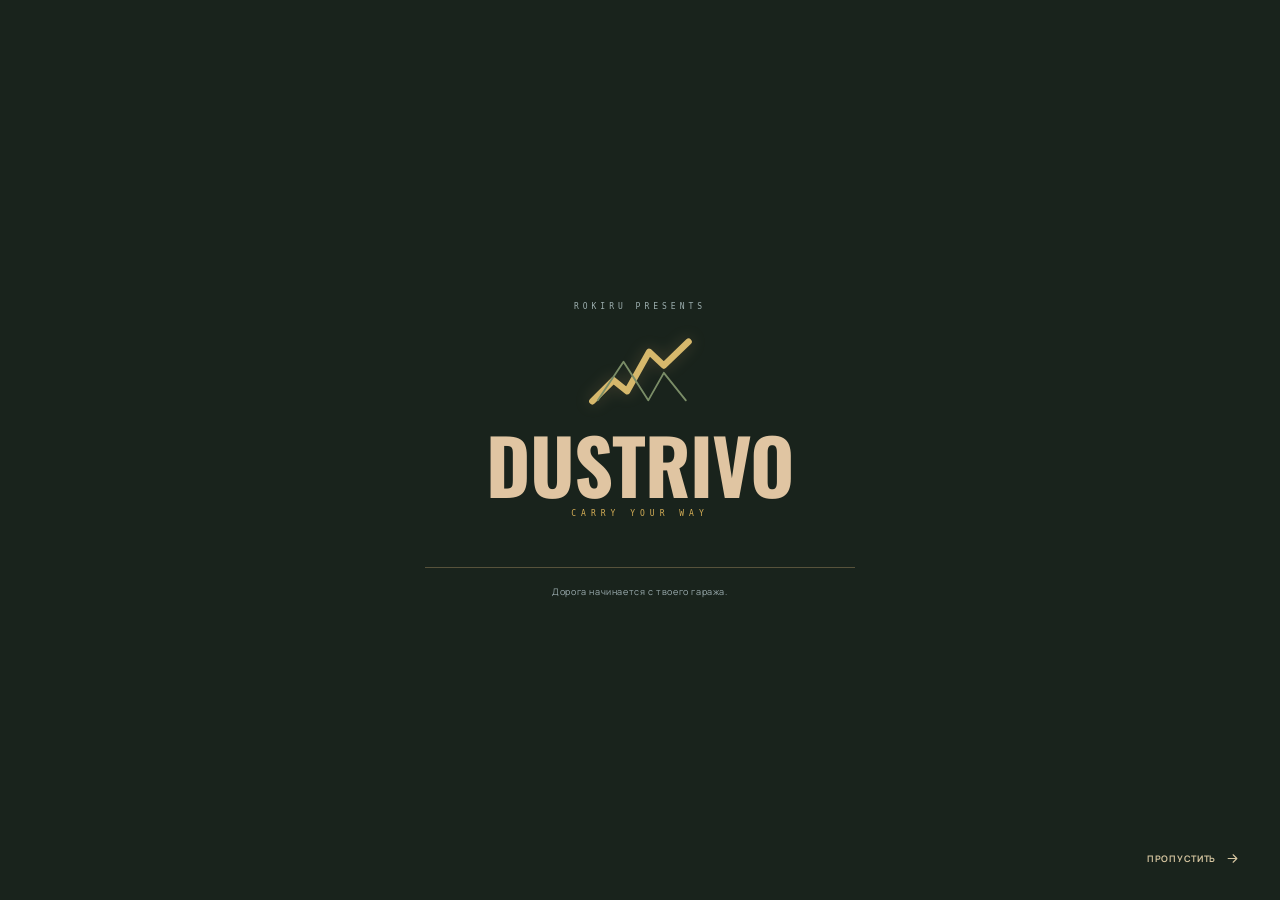
==== commit 863be5de: "Ship Dustrivo 0.29 dispatch hub, precision stops and cargo physics" ====
--- a/game/assets/index.html
+++ b/game/assets/index.html
@@ -1,4 +1,4 @@
-<!doctype html><html lang="ru"><head><meta charset="utf-8"><meta name="viewport" content="width=device-width,initial-scale=1,maximum-scale=1,user-scalable=no,viewport-fit=cover"><meta name="theme-color" content="#101b26"><title>Dustrivo</title><link rel="stylesheet" href="style.css"><link rel="stylesheet" href="clarity.css"><link rel="stylesheet" href="expedition.css"><link rel="stylesheet" href="first-light.css"><link rel="stylesheet" href="water-run.css"><link rel="stylesheet" href="recovery.css"><link rel="stylesheet" href="opening24.css"><link rel="stylesheet" href="simple25.css"></head><body>
+<!doctype html><html lang="ru"><head><meta charset="utf-8"><meta name="viewport" content="width=device-width,initial-scale=1,maximum-scale=1,user-scalable=no,viewport-fit=cover"><meta name="theme-color" content="#101b26"><title>Dustrivo</title><link rel="stylesheet" href="ui.css"></head><body>
 <canvas id="world"></canvas><div class="scene-shade"></div><div id="screen-transition"></div>
 <section id="boot" aria-label="Запуск Dustrivo"><div class="boot-content"><div class="boot-studio">ROKIRU PRESENTS</div><svg class="boot-emblem" viewBox="0 0 120 100"><path class="boot-road" d="M8 83L31 60L46 72L70 29L86 44L113 18"/><path class="boot-mountain" d="M14 82L42 40L69 82L86 52L110 82"/></svg><h1 class="boot-logo">DUSTRIVO</h1><div class="boot-tag">CARRY YOUR WAY</div><div class="boot-track"><div class="boot-car"><i></i><i></i></div></div><div class="boot-caption">Дорога начинается с твоего гаража.</div></div><button id="boot-skip" class="text-button">ПРОПУСТИТЬ <span data-icon="arrow"></span></button></section>
 <header id="app-header" class="hidden"><button class="wordmark" id="brand-home" aria-label="Главное меню"><svg viewBox="0 0 30 30"><path d="M4 24L12 15L17 20L26 5M18 5h8v8"/></svg><span>DUSTRIVO<small>ЛИСИЙ БРОД / ЭКСПЕДИЦИЯ</small></span></button><div class="header-actions"><span id="profile-badge" class="profile-badge"></span><span class="wallet"><span data-icon="coin"></span><b data-wallet>0</b></span><button id="settings-open" class="icon-button" aria-label="Настройки"><span data-icon="settings"></span></button></div></header>
@@ -15,7 +15,7 @@
  <div id="home-work-summary"><span id="home-job-kind"></span><b id="home-weather"></b><small id="home-work-info"></small></div>
  <div class="home-record"><span class="tiny">РЕКОРД</span><b id="best-value"></b><span class="muted" id="home-deliveries"></span></div>
 </main>
-<footer class="bottom-bar"><span>ПЕРЕВОЗЧИК / 0.26 <i></i> ФИЗИКА ГРУЗА · 48 ДОРОГ</span><button id="more-open">БОРТОВОЙ ЖУРНАЛ <span data-icon="arrow"></span></button></footer>
+<footer class="bottom-bar"><span>ПЕРЕВОЗЧИК / 0.29 <i></i> ФИЗИКА ГРУЗА · 48 ДОРОГ</span><button id="more-open">БОРТОВОЙ ЖУРНАЛ <span data-icon="arrow"></span></button></footer>
 </section>
 <section id="more-menu" class="overlay hidden"><div class="dialog more-dialog"><div class="dialog-title"><h2>Твоя дорога</h2><button id="more-close" class="icon-button" aria-label="Закрыть"><span data-icon="close"></span></button></div><div class="more-actions"><button class="driver-note" id="journal-open"><img src="driver.svg" alt="Макс Гайка"><span><b>ПУТЕВОЙ ЖУРНАЛ</b><small id="story-progress-home"></small></span><span data-icon="arrow"></span></button><button id="settlement-open" class="career-card" aria-label="Карта восстановления посёлка"><small id="career-label"></small><b id="career-title"></b><p id="career-copy"></p><div class="career-track"><i id="career-progress"></i></div><span class="village-link">ПОСЁЛОК →</span></button><button id="stats-open"><span data-icon="chart"></span> ОТЧЁТ</button><button id="help-open"><span data-icon="help"></span> УПРАВЛЕНИЕ</button><button id="profiles-open"><span data-icon="map"></span> РЕЖИМ</button><span class="build-label" id="build-profile">СВОБОДНАЯ ЕЗДА</span><button id="about-open">ОБ ИГРЕ <span data-icon="arrow"></span></button></div></div></section>
 <section id="routes" class="page hidden"><div class="page-title"><div><div class="eyebrow">ВЫБОР УРОВНЯ</div><h2>Выбери дорогу</h2></div><button id="world-map-open" class="secondary">КАРТА</button><button class="back-button" data-home><span data-icon="back"></span> НАЗАД</button></div><div class="route-browser"><div class="route-catalog"><div class="region-tabs"><button data-region="0" class="selected">СОСНОВЫЙ ПЕРЕВАЛ</button><button data-region="1">СТАРЫЙ КАРЬЕР</button><button data-region="2">НОЧНАЯ СМЕНА</button><button data-region="3">СОЛЁНЫЙ БЕРЕГ</button><button data-region="4">ТОПКИЙ ТРАКТ</button><button data-region="5">СЕВЕРНЫЙ ХРЕБЕТ</button></div><div class="order-filters"><button data-filter="all" class="selected">ВСЕ</button><button data-filter="logs">ЛЕСОВОЗ</button><button data-filter="liquid">ЦИСТЕРНА</button><button data-filter="stops">РАЗВОЗКА</button><button data-filter="challenge">ИСПЫТАНИЯ</button><span id="order-count"></span></div><div id="route-grid" class="route-grid" aria-label="Список дорог"></div></div><aside id="selected-order" aria-label="Выбранный заказ"><div id="selected-order-content"></div><button id="route-start" class="primary">ПРИНЯТЬ ЗАКАЗ <span data-icon="arrow"></span></button></aside></div></section>
@@ -27,7 +27,7 @@
 <section id="replace-run" class="overlay hidden"><div class="dialog replace-run-dialog"><div class="eyebrow">НОВЫЙ СТАРТ</div><h2>Закончить текущий рейс?</h2><p id="replace-run-copy"></p><button class="primary" id="replace-run-cancel">ОСТАВИТЬ РЕЙС</button><button class="secondary" id="replace-run-confirm">ЗАКОНЧИТЬ И НАЧАТЬ НОВЫЙ</button></div></section>
 <section id="result" class="overlay hidden"><div class="result-dialog dialog"><div class="result-content"><div class="eyebrow" id="result-label">ЗАЕЗД ЗАВЕРШЁН</div><h2 id="result-title">Груз на базе!</h2><div id="result-medals"></div><div id="result-stars" class="result-stars"></div><div id="result-goals" class="star-goals"></div><p id="result-text"></p><div class="result-stats"><div><small>ДИСТАНЦИЯ</small><b id="result-distance"></b></div><div><small id="result-cargo-label">ЯЩИКИ</small><b id="result-cargo"></b></div><div><small>НАГРАДА</small><b id="result-money"></b></div><div><small>ВРЕМЯ</small><b id="result-time"></b></div></div><div id="result-breakdown"></div><p id="result-unlock" class="result-unlock"></p></div><div class="result-actions"><button class="primary hidden" id="result-next">СЛЕДУЮЩИЙ ЗАКАЗ <span data-icon="arrow"></span></button><button class="primary" id="retry">ЕЩЁ ЗАЕЗД <span data-icon="restart"></span></button><button class="secondary" id="result-garage">ГАРАЖ <span data-icon="tools"></span></button><button class="text-button" id="result-home">В МЕНЮ</button></div></div></section>
 <section id="help" class="overlay hidden"><div class="help-dialog dialog"><div class="dialog-title"><div><div class="eyebrow">ПЕРВЫЙ ЗАЕЗД</div><h2>Поймай равновесие</h2></div><button id="help-close" class="icon-button" aria-label="Закрыть"><span data-icon="close"></span></button></div><div class="help-grid"><div><span data-icon="gas"></span><h3>Газ справа</h3><p>Разгоняет машину. В воздухе поднимает нос.</p></div><div><span data-icon="brake"></span><h3>Тормоз слева</h3><p>Замедляет и наклоняет нос вниз. Почти остановился — включится задний ход.</p></div><div><span data-icon="cargo"></span><h3>Груз важнее скорости</h3><p>Отпускай газ на вершинах. За весь груз и езду без жёстких посадок — два знака и бонус +70 один раз на дороге.</p></div></div><div class="help-tip">Автоцистерна BRINE перевозит жидкость: три физические секции смещают массу при разгоне и торможении. Повреждённый кузов может дать утечку. Перекачка: отпусти газ, держи тормоз 2 секунды на площадке. Шлагбаум: остановись у поста, держи тормоз 1 секунду и дождись зелёного света.<br><br>Зелёная мастерская: остановись, отпусти газ и удерживай тормоз 2,2 секунды. Один раз за рейс: кузов +38%, бак +12%, охлаждение до 55°. При 104° двигатель теряет часть тяги; свободный ход его охлаждает. В гараже можно бесплатно выбрать настройку под рейс.<br><br>Лесовоз LARCH перевозит физические брёвна; в лесных заказах выбирай его. Лебёдка: две попытки за рейс, только на малой скорости и с опорой на землю. Она тянет машину вперёд физическим тросом. Топливо расходуется за путь и работу двигателя; канистры редкие, дают +18% или +12%.<br><br>Развозка: на жёлтой площадке отпусти газ и держи тормоз 1,3 секунды. Один ящик разгрузится, затем можно ехать дальше. В кузове остаётся меньше груза, а сданный груз отмечается зелёной галочкой. За все остановки — разовая премия +60.<br><br>В тест-драйве все дороги открыты и выдано 100 000 игровых монет. В аккуратном заказе нужен весь груз, в экспрессе следи за таймером. Монеты и канистры собираются автоматически. На компьютере: ← / →, пробел — пауза.</div><button id="lesson-repeat" class="secondary">УЧЕБНЫЙ ЗАЕЗД</button><button id="help-done" class="primary">ПОЕХАЛИ <span data-icon="arrow"></span></button></div></section>
-<section id="world-map" class="overlay hidden"><div class="dialog atlas-dialog"><div class="dialog-title"><div><div class="eyebrow">СТАНЦИЯ 17 / СЕТЬ ДОРОГ</div><h2>Карта регионов</h2></div><button id="world-map-close" class="icon-button" aria-label="Закрыть"><span data-icon="close"></span></button></div><div id="atlas-picture"></div><p id="atlas-summary"></p></div></section><section id="setup-dialog" class="overlay hidden"><div class="dialog setup-dialog"><div class="dialog-title"><div><div class="eyebrow">ПОД ТВОЙ РЕЙС</div><h2>Настройка машины</h2></div><button id="setup-close" class="icon-button" aria-label="Закрыть"><span data-icon="close"></span></button></div><p id="setup-model"></p><div id="setup-options"></div><p class="muted">Настройка бесплатна. Сохраняется отдельно для каждой машины и режима игры.</p></div></section><section id="vehicle-buy" class="overlay hidden"><div class="dialog vehicle-buy-dialog"><div class="eyebrow">НОВАЯ МАШИНА</div><h2 id="vehicle-buy-name"></h2><p id="vehicle-buy-description"></p><div class="purchase-price" id="vehicle-buy-price"></div><p id="vehicle-buy-note"></p><div class="pause-row"><button id="vehicle-confirm" class="primary">КУПИТЬ</button><button id="vehicle-cancel" class="secondary">НАЗАД</button></div></div></section><section id="about" class="overlay hidden"><div class="about-dialog dialog"><div class="dialog-title"><div><div class="eyebrow">ROKIRU</div><h2>DUSTRIVO</h2></div><button id="about-close" class="icon-button" aria-label="Закрыть"><span data-icon="close"></span></button></div><p>Бездорожье, груз и машина, которую ты собираешь под себя.</p><div class="about-line"><b>Версия</b><span>0.26 · Дороги с характером</span></div><div class="about-line"><b>Данные</b><span>Прогресс хранится только на устройстве</span></div><div class="about-line"><b>Подключение</b><span>Игра работает без интернета</span></div><details><summary>Лицензии</summary><p>Planck.js 1.4.2 · MIT License.<br>Copyright (c) Erin Catto, Ali Shakiba.</p><pre class="license-text">The MIT License
+<section id="world-map" class="overlay hidden"><div class="dialog atlas-dialog"><div class="dialog-title"><div><div class="eyebrow">СТАНЦИЯ 17 / СЕТЬ ДОРОГ</div><h2>Карта регионов</h2></div><button id="world-map-close" class="icon-button" aria-label="Закрыть"><span data-icon="close"></span></button></div><div id="atlas-picture"></div><p id="atlas-summary"></p></div></section><section id="setup-dialog" class="overlay hidden"><div class="dialog setup-dialog"><div class="dialog-title"><div><div class="eyebrow">ПОД ТВОЙ РЕЙС</div><h2>Настройка машины</h2></div><button id="setup-close" class="icon-button" aria-label="Закрыть"><span data-icon="close"></span></button></div><p id="setup-model"></p><div id="setup-options"></div><p class="muted">Настройка бесплатна. Сохраняется отдельно для каждой машины и режима игры.</p></div></section><section id="vehicle-buy" class="overlay hidden"><div class="dialog vehicle-buy-dialog"><div class="eyebrow">НОВАЯ МАШИНА</div><h2 id="vehicle-buy-name"></h2><p id="vehicle-buy-description"></p><div class="purchase-price" id="vehicle-buy-price"></div><p id="vehicle-buy-note"></p><div class="pause-row"><button id="vehicle-confirm" class="primary">КУПИТЬ</button><button id="vehicle-cancel" class="secondary">НАЗАД</button></div></div></section><section id="about" class="overlay hidden"><div class="about-dialog dialog"><div class="dialog-title"><div><div class="eyebrow">ROKIRU</div><h2>DUSTRIVO</h2></div><button id="about-close" class="icon-button" aria-label="Закрыть"><span data-icon="close"></span></button></div><p>Бездорожье, груз и машина, которую ты собираешь под себя.</p><div class="about-line"><b>Версия</b><span>0.29 · Большая серия</span></div><div class="about-line"><b>Данные</b><span>Прогресс хранится только на устройстве</span></div><div class="about-line"><b>Подключение</b><span>Игра работает без интернета</span></div><details><summary>Лицензии</summary><p>Planck.js 1.4.2 · MIT License.<br>Copyright (c) Erin Catto, Ali Shakiba.</p><pre class="license-text">The MIT License
 Copyright (c) Erin Catto, Ali Shakiba
 
 Permission is hereby granted, free of charge, to any person obtaining a copy
@@ -49,4 +49,4 @@
 SOFTWARE.
 </pre><p></p></details><button id="about-done" class="primary">НА ДОРОГУ <span data-icon="arrow"></span></button></div></section>
 <section id="briefing" class="overlay hidden"><div class="briefing-dialog dialog"><div class="briefing-stripe">ДИСПЕТЧЕРСКАЯ / СТАНЦИЯ 17</div><div class="briefing-layout"><div class="briefing-driver"><img src="driver.svg" alt="Макс Гайка Волков"><b>МАКС «ГАЙКА»</b><small>ПИКАП / РАЦИЯ 17</small></div><div class="briefing-copy"><div class="eyebrow" id="briefing-chapter"></div><h2 id="briefing-title"></h2><p id="briefing-radio"></p><blockquote id="briefing-reply"></blockquote><div class="manifest-list" id="briefing-manifest"></div><div id="briefing-goals" class="star-goals"></div></div></div><div class="briefing-actions"><button id="briefing-cancel" class="secondary">НАЗАД</button><button id="briefing-drive" class="primary">ЗАВЕСТИ МОТОР <span data-icon="arrow"></span></button></div></div></section><section id="journal" class="overlay hidden"><div class="journal-dialog dialog"><div class="dialog-title"><div><div class="eyebrow">ПУТЕВОЙ ЖУРНАЛ МАКСА</div><h2>СТАНЦИЯ 17</h2></div><button id="journal-close" class="icon-button" aria-label="Закрыть"><span data-icon="close"></span></button></div><p id="journal-intro"></p><div class="journal-jobs" id="journal-jobs"></div><div id="journal-ending"></div></div></section><section id="profiles" class="overlay hidden"><div class="dialog profiles-dialog"><div class="dialog-title"><div><div class="eyebrow">ТВОЯ ДОРОГА</div><h2>Выбери режим</h2></div><button id="profiles-close" class="icon-button" aria-label="Закрыть"><span data-icon="close"></span></button></div><p id="profile-current"></p><div class="profile-cards"><button data-profile="career"><span>01 / ИСТОРИЯ</span><h3>КАРЬЕРА</h3><p>Старый пикап, пустой кошелёк. Выполняй рейсы, улучшай машину и верни свет в Лисий Брод.</p><b>В КАРЬЕРУ →</b></button><button data-profile="test"><span>02 / СВОБОДА</span><h3>СВОБОДНАЯ ЕЗДА</h3><p>Все дороги и окраски открыты. Твой прежний прогресс, машины и тестовые монеты.</p><b>МОЙ ТЕСТ-ДРАЙВ →</b></button></div><p class="muted">У режимов отдельные сохранения. Переключение ничего не стирает.</p></div></section><section id="village" class="overlay hidden"><div class="dialog village-dialog"><div class="dialog-title"><div><div class="eyebrow">ЛИСИЙ БРОД / ПОСЛЕ ШТОРМА</div><h2>Дорога возвращает жизнь</h2></div><button id="village-close" class="icon-button" aria-label="Закрыть"><span data-icon="close"></span></button></div><div id="village-progress"></div><div id="village-map"></div><p id="village-next"></p></div></section><section id="paint-dialog" class="overlay hidden"><div class="dialog paint-dialog"><div class="dialog-title"><div><div class="eyebrow">ТВОЯ МАШИНА</div><h2>Окраска кузова</h2></div><button id="paint-close" class="icon-button" aria-label="Закрыть"><span data-icon="close"></span></button></div><div id="paint-options"></div><p>В карьере цвета открываются за 2, 5, 9, 12 и 16 разных рейсов.</p></div></section><div id="rotate"><span data-icon="rotate"></span><b>Поверни телефон</b><p>Твоя дорога — на широком экране.</p></div>
-<script src="planck.min.js"></script><script src="crossing-physics.js"></script><script src="first-light-model.js"></script><script src="water-run-model.js"></script><script src="recovery-model.js"></script><script src="dispatch-terms24.js"></script><script src="restoration24.js"></script><script src="ridge25-model.js"></script><script src="courses26-model.js"></script><script src="physics.js"></script><script src="story.js"></script><script src="road-audio.js"></script><script src="coach.js"></script><script src="career.js"></script><script src="dispatch.js"></script><script src="deliveries.js"></script><script src="work-orders.js"></script><script src="workshop.js"></script><script src="tanker.js"></script><script src="atlas.js"></script><script src="navigation.js"></script><script src="ghost.js"></script><script src="data-store.js"></script><script src="run-checkpoint.js"></script><script src="pedal-input.js"></script><script src="run-session.js"></script><script src="game.js"></script><script src="expedition-render.js"></script><script src="render.js"></script><script src="scenery-sprites.js"></script><script src="scenery-detail.js"></script><script src="vehicles-render.js"></script><script src="forestry-render.js"></script><script src="roadside-render.js"></script><script src="tanker-render.js"></script><script src="crossing-render.js"></script><script src="premium-render.js"></script><script src="expedition-ui.js"></script><script src="depot-art20.js"></script><script src="journey20.js"></script><script src="first-light-render.js"></script><script src="first-light-ui.js"></script><script src="water-run-render.js"></script><script src="water-run-ui.js"></script><script src="recovery-render.js"></script><script src="recovery-ui.js"></script><script src="opening24.js"></script><script src="ridge25-render.js"></script><script src="simple25.js"></script><script src="courses26-ui.js"></script></body></html>
+<script src="planck.min.js"></script><script src="crossing-physics.js"></script><script src="first-light-model.js"></script><script src="water-run-model.js"></script><script src="recovery-model.js"></script><script src="dispatch-terms24.js"></script><script src="restoration24.js"></script><script src="ridge25-model.js"></script><script src="ridge28-model.js"></script><script src="courses26-model.js"></script><script src="driving27-model.js"></script><script src="logistics29-model.js"></script><script src="physics.js"></script><script src="story.js"></script><script src="road-audio.js"></script><script src="coach.js"></script><script src="career.js"></script><script src="dispatch.js"></script><script src="deliveries.js"></script><script src="work-orders.js"></script><script src="workshop.js"></script><script src="tanker.js"></script><script src="atlas.js"></script><script src="navigation.js"></script><script src="ghost.js"></script><script src="data-store.js"></script><script src="run-checkpoint.js"></script><script src="pedal-input.js"></script><script src="run-session.js"></script><script src="game.js"></script><script src="expedition-render.js"></script><script src="render.js"></script><script src="scenery-sprites.js"></script><script src="scenery-detail.js"></script><script src="vehicles-render.js"></script><script src="forestry-render.js"></script><script src="roadside-render.js"></script><script src="tanker-render.js"></script><script src="crossing-render.js"></script><script src="premium-render.js"></script><script src="expedition-ui.js"></script><script src="depot-art20.js"></script><script src="journey20.js"></script><script src="first-light-render.js"></script><script src="first-light-ui.js"></script><script src="water-run-render.js"></script><script src="water-run-ui.js"></script><script src="recovery-render.js"></script><script src="recovery-ui.js"></script><script src="opening24.js"></script><script src="ridge25-render.js"></script><script src="ridge28-ui.js"></script><script src="simple25.js"></script><script src="courses26-ui.js"></script><script src="driving27-ui.js"></script><script src="mechanic29.js"></script><script src="hub29.js"></script><script src="driving29-ui.js"></script></body></html>
--- a/game/assets/ui.css
+++ b/game/assets/ui.css
@@ -0,0 +1,263 @@
+/* Dustrivo UI: shared tokens, legacy saved-game selectors, then the unified shell. */
+
+/* style compatibility styles */
+*{box-sizing:border-box;-webkit-tap-highlight-color:transparent}html,body{margin:0;height:100%;overflow:hidden;background:var(--ink);color:var(--paper);font-family:system-ui,-apple-system,Arial,sans-serif;user-select:none;touch-action:none}button{font:inherit;color:inherit;cursor:pointer;border:0;background:transparent;touch-action:none}button:focus-visible,input:focus-visible{outline:2px solid #ffda9a;outline-offset:4px}button:active{transform:translateY(2px)}button:disabled{cursor:default;opacity:.45}.hidden{display:none!important}svg{width:20px;height:20px;fill:none;stroke:currentColor;stroke-width:1.7;stroke-linecap:round;stroke-linejoin:round;display:block}[data-icon]{display:inline-flex;align-items:center;justify-content:center;flex-shrink:0}#world{position:absolute;inset:0;width:100%;height:100%}.scene-shade{position:absolute;inset:0;pointer-events:none;background:linear-gradient(90deg,#101b2699,transparent 65%),linear-gradient(0deg,#101b26a1,transparent 22%)}#screen-transition{position:absolute;z-index:30;inset:0;background:#101b26;opacity:0;pointer-events:none;transition:opacity .16s}#screen-transition.show{opacity:1}#app-header{position:absolute;z-index:4;top:0;left:0;right:0;height:76px;padding:18px max(28px,var(--safe-right,env(safe-area-inset-right)));display:flex;align-items:center;justify-content:space-between;pointer-events:none}#app-header button{pointer-events:auto}.wordmark{display:flex;gap:10px;align-items:center;padding:0;text-align:left}.wordmark>svg{width:32px;height:32px;color:var(--orange);stroke-width:2.8}.wordmark>span{font-size:21px;font-weight:950;letter-spacing:2.1px}.wordmark small{display:block;font-size:6px;letter-spacing:3.1px;color:#c7bba1;margin-top:4px}.header-actions{display:flex;align-items:center;gap:12px}.wallet{display:flex;align-items:center;gap:9px;padding:10px 16px;background:#12242ebb;border:1px solid #ccd8cc26;border-radius:30px;color:var(--gold)}.wallet svg{width:16px;height:16px}.wallet b{font-size:16px;font-variant-numeric:tabular-nums}.icon-button{display:grid;place-items:center;width:40px;height:40px;border:1px solid var(--line);border-radius:12px;background:#132733b8}.icon-button svg{width:18px;height:18px}.page{position:absolute;inset:0;padding:86px max(28px,var(--safe-right,env(safe-area-inset-right))) 18px;display:flex;flex-direction:column;animation:enter-page .35s ease-out}@keyframes enter-page{from{opacity:0;transform:translateY(9px)}to{opacity:1;transform:none}}.eyebrow{display:flex;align-items:center;gap:8px;font-size:9px;letter-spacing:2px;font-weight:750;color:var(--orange)}.eyebrow i{width:5px;height:5px;background:var(--orange);border-radius:50%;box-shadow:0 0 14px #efb777}.tiny{font-size:8px;letter-spacing:1.6px;color:var(--muted);font-weight:650}.muted{color:var(--muted);font-size:10px;line-height:1.5}.home-layout{flex:1;position:relative;display:flex;align-items:center}.home-left{width:47%;z-index:2}.home-left h1{font-size:clamp(29px,4.1vw,54px);line-height:1.08;letter-spacing:-1.7px;margin:15px 0 13px;font-weight:850}.home-left h1>span{color:#ead8b8}.home-description{color:#afbabc;font-size:12px;line-height:1.7;margin-bottom:24px}.main-play{display:flex;align-items:center;gap:16px;min-width:260px;width:75%;max-width:330px;padding:16px 20px;background:linear-gradient(125deg,#ffcf84,#d98e48);border:1px solid #ffe2a177;border-radius:14px;color:#242c31;text-align:left;box-shadow:0 6px 0 #926138,0 12px 28px #080f1c66}.main-play>span:first-child svg{width:26px;height:26px;fill:currentColor;stroke:none}.main-play>span:nth-child(2){font-weight:900;font-size:15px;letter-spacing:2px}.main-play small{display:block;font-size:9px;font-weight:550;letter-spacing:.2px;margin-top:5px;opacity:.75}.main-play>span:last-child{margin-left:auto}.home-secondary{display:flex;gap:10px;margin-top:18px}.home-secondary button{display:flex;gap:8px;align-items:center;font-size:9px;font-weight:750;letter-spacing:1px;padding:11px 16px;border:1px solid #ccdec72b;border-radius:10px;background:#132832bb}.home-secondary svg{width:16px;height:16px;color:#d6cbaa}.vehicle-caption{position:absolute;right:4%;top:2%;text-align:left}.vehicle-caption h2{font-size:18px;letter-spacing:2px;margin:5px 0 8px}.vehicle-caption .vehicle-line{width:145px;height:1px;background:linear-gradient(90deg,var(--orange),transparent)}.vehicle-caption p{font-size:8px;letter-spacing:.6px;color:var(--muted)}.home-record{position:absolute;right:4%;bottom:2%;display:flex;align-items:center;gap:14px}.home-record b{font-size:21px;font-variant-numeric:tabular-nums}.home-record .tiny{max-width:75px;line-height:1.6}.home-record .muted{font-size:9px}.bottom-bar{border-top:1px solid var(--line);display:flex;align-items:center;gap:24px;height:42px;margin-top:20px}.bottom-bar button{display:flex;align-items:center;gap:8px;font-size:8px;letter-spacing:1px;color:#b4bec1;font-weight:650}.bottom-bar svg{width:15px;height:15px}.build-label{font-size:7px;color:#748e94;letter-spacing:1.4px;margin-left:auto}.bottom-bar>button:last-child{margin-left:10px}.page-title{display:flex;align-items:center;gap:18px;padding:0 0 16px}.page-title>div:first-child{margin-right:auto}.page-title h2{font-size:30px;font-weight:800;letter-spacing:-.8px;margin:5px 0 0}.back-button{font-size:9px;font-weight:700;letter-spacing:1px;display:flex;gap:8px;align-items:center;background:#132731b3;border:1px solid var(--line);border-radius:10px;padding:10px 15px}.back-button svg{width:16px;height:16px}.page-bottom{display:flex;justify-content:space-between;align-items:center;gap:18px;margin-top:18px}.primary,.secondary{display:inline-flex;align-items:center;justify-content:center;gap:15px;font-size:10px;letter-spacing:1px;font-weight:850;padding:13px 20px;border-radius:11px;white-space:nowrap}.primary{background:linear-gradient(120deg,#ffd080,#e3a05a);border:1px solid #fbe1a760;color:#172635;box-shadow:0 4px 0 #85572e}.primary svg,.secondary svg{width:17px;height:17px}.secondary{background:#1c333f;border:1px solid var(--line);color:var(--paper)}.text-button{display:flex;align-items:center;justify-content:center;gap:9px;color:var(--muted);font-size:9px;letter-spacing:1px;padding:10px}.text-button svg{width:15px;height:15px}body[data-page="routes"] .scene-shade,body[data-page="settings"] .scene-shade,body[data-page="stats"] .scene-shade{background:#0e1d2edb}.route-grid{display:grid;grid-template-columns:repeat(3,1fr);gap:15px;flex:1;min-height:0}.route-card{position:relative;display:flex;flex-direction:column;text-align:left;background:#182d37;border:1px solid #bdd3cd20;border-radius:18px;overflow:hidden;padding:0}.route-card.selected{border-color:#ffc97988;box-shadow:0 0 0 2px #ffbc5b1a}.route-art{position:relative;width:100%;height:44%;min-height:75px;background:#52777d;overflow:hidden}.route-art svg{position:absolute;inset:0;width:100%;height:100%;stroke:none}.route-art:after{content:'';position:absolute;inset:0;background:linear-gradient(0deg,#182d37,transparent 90%)}.route-status{position:absolute;top:12px;left:12px;z-index:1;background:#142932c9;border:1px solid #dde1c822;color:#ecd5a4;border-radius:7px;padding:5px 7px;font-size:7px;letter-spacing:1px}.route-body{padding:0 17px 13px;flex:1;display:flex;flex-direction:column}.route-body .route-top{display:flex;align-items:center;justify-content:space-between;gap:5px}.route-num{font-size:9px;color:var(--orange);letter-spacing:2px}.route-difficulty{font-size:7px;color:#91aaa9}.route-body h3{font-size:16px;margin:7px 0 7px;letter-spacing:-.4px}.route-description{font-size:9px;line-height:1.55;color:var(--muted);margin:0 0 10px}.route-info{display:flex;gap:13px;align-items:center;font-size:8px;color:#dfd9c8}.route-info>span{display:flex;align-items:center;gap:5px}.route-info svg{height:12px;width:12px;color:var(--muted)}.route-reward{display:flex;align-items:center;justify-content:space-between;gap:8px;margin-top:auto;padding-top:11px;border-top:1px solid #a0bfb11a;color:var(--gold);font-size:13px;font-weight:800}.route-reward small{font-size:7px;font-weight:650;color:var(--muted);letter-spacing:.8px}.stars{display:flex;gap:3px;color:#53686f}.stars .on{color:var(--gold)}.stars svg{width:13px;height:13px;fill:currentColor;stroke:none}.garage-summary{font-size:9px;letter-spacing:1.5px;color:var(--gold);border:1px solid #f2c7702b;background:#4e45372b;padding:9px 12px;border-radius:8px}.garage-layout{display:flex;gap:25px;flex:1;min-height:0}.garage-preview{width:40%;display:flex;flex-direction:column;justify-content:space-between;padding:12px 10px}.garage-stage-label{font-size:7px;letter-spacing:2px;color:#98b8ae}.specs{display:grid;gap:8px}.spec{display:flex;align-items:center;gap:10px;font-size:8px;color:#b6c4bf}.spec>span{width:72px}.spec>div{height:3px;background:#30444b;width:100px;border-radius:3px}.spec>div i{display:block;height:100%;background:linear-gradient(90deg,#779997,#e5b470)}.spec b{font-size:8px;color:var(--gold)}.upgrades{flex:1;display:flex;flex-direction:column;gap:10px}.upgrade{display:flex;align-items:center;gap:15px;padding:14px 16px;border-radius:14px;border:1px solid #a8c0be25;background:linear-gradient(130deg,#203844f2,#162c35f2);box-shadow:0 4px 14px #0c182322}.upgrade-icon{display:grid;place-items:center;border:1px solid #d4b16b38;background:#3a42392b;color:var(--orange);width:42px;height:42px;border-radius:10px}.upgrade-icon svg{width:25px;height:25px}.upgrade-info{flex:1}.upgrade h3{font-size:13px;letter-spacing:.2px;margin:0 0 4px}.upgrade p{font-size:8px;color:var(--muted);margin:0 0 9px;line-height:1.4}.upgrade-level{display:flex;align-items:center;gap:10px}.bars{display:flex;gap:3px;width:110px}.bars i{height:4px;flex:1;border-radius:3px;background:#375059}.bars i.on{background:var(--gold)}.upgrade-level span{font-size:7px;color:var(--muted)}.upgrade button{font-size:9px;font-weight:800;letter-spacing:.6px;min-width:100px;padding:10px 12px;border-radius:9px;background:#d9b16b;color:#142832}.upgrade button small{font-size:6px;display:block;letter-spacing:.6px;margin-top:4px}.upgrade.installed{animation:install-flash .5s ease}@keyframes install-flash{50%{box-shadow:0 0 30px #d8b26555;border-color:var(--gold)}}.settings-grid{display:grid;grid-template-columns:1fr 1fr;gap:18px;flex:1;min-height:0}.settings-panel{border:1px solid var(--line);background:#182d37e8;border-radius:17px;padding:17px 20px;overflow-y:auto}.settings-panel h3{display:flex;gap:9px;align-items:center;font-size:13px;margin:0 0 13px;color:#e5d5b6}.settings-panel h3:not(:first-child){margin-top:18px}.settings-panel h3 svg{width:18px;height:18px;color:var(--orange)}.setting{display:flex;align-items:center;justify-content:space-between;gap:15px;font-size:10px;margin:12px 0}.setting small{display:block;font-size:8px;color:var(--muted);margin-top:5px}.toggle{width:37px;height:21px;border:1px solid #8ea8a344;border-radius:12px;background:#28404b;padding:3px;flex-shrink:0}.toggle i{display:block;width:13px;height:13px;background:#b4c2be;border-radius:50%;transition:transform .2s}.toggle[aria-checked="true"]{background:#d5aa68;border-color:#f6ca81}.toggle[aria-checked="true"] i{transform:translateX(15px);background:#172b32}.volume-label{display:flex;justify-content:space-between;font-size:9px;margin:15px 0 6px;color:var(--muted)}input[type=range]{width:100%;height:5px;accent-color:var(--gold);cursor:pointer;touch-action:pan-x}.setting-label{font-size:9px;color:var(--muted);margin-bottom:9px}.segments{display:flex;background:#10232e;border:1px solid var(--line);border-radius:9px;padding:3px;gap:3px}.segments button{flex:1;font-size:8px;letter-spacing:.7px;padding:9px 6px;border-radius:6px;color:var(--muted)}.segments button.selected{background:#d2b47b;color:#172635;font-weight:800}.settings-panel>p{font-size:8px;line-height:1.5;color:var(--muted)}.stats-summary{display:grid;grid-template-columns:repeat(4,1fr);gap:13px;margin-bottom:15px}.stats-summary>div{background:#192f39e6;border:1px solid var(--line);border-radius:13px;padding:15px 16px}.stats-summary small{font-size:7px;letter-spacing:1.4px;color:var(--muted);display:block}.stats-summary b{font-size:25px;display:block;margin-top:7px;font-variant-numeric:tabular-nums;color:var(--gold)}.stats-table{border:1px solid var(--line);border-radius:14px;background:#162b35e6;padding:6px 18px;flex:1}.stats-row{display:grid;grid-template-columns:1.8fr 1fr 1fr .7fr;align-items:center;padding:12px 0;gap:10px;font-size:11px;border-bottom:1px solid var(--line)}.stats-row:last-child{border:0}.stats-row.heading{font-size:7px;letter-spacing:1px;color:var(--muted)}.stats-row>span:last-child{justify-self:end}.overlay{position:absolute;inset:0;z-index:12;background:#091522da;backdrop-filter:blur(7px);display:grid;place-items:center;padding:20px;animation:enter-page .25s}.dialog{background:linear-gradient(125deg,#213540,#122631);border:1px solid #d6dfbe25;border-radius:22px;box-shadow:0 22px 80px #050e1b77;padding:25px;max-height:94vh;overflow:auto;max-width:94vw}.dialog h2{font-size:32px;font-weight:850;letter-spacing:-1px;margin:9px 0 12px}.dialog p{font-size:11px;color:var(--muted);line-height:1.6}.pause-scene{width:385px;text-align:center}.pause-scene>.eyebrow{justify-content:center}.pause-scene>.primary{width:100%;margin-top:10px}.pause-row{display:flex;gap:9px;margin:14px 0}.pause-row .secondary{flex:1;padding:11px 7px;font-size:8px;gap:7px}.pause-scene .text-button{width:100%;margin-top:5px}.pause-scene>small{font-size:8px;color:#748d95}.result-dialog{width:595px;text-align:center}.result-dialog>.eyebrow{justify-content:center}.result-dialog h2{font-size:38px;margin-bottom:4px}.result-stars{display:flex;justify-content:center;gap:8px;color:#455e67;margin:10px 0}.result-stars .on{color:var(--gold);filter:drop-shadow(0 0 8px #e8b76533)}.result-stars svg{width:23px;height:23px;fill:currentColor;stroke:none}.result-stats{display:grid;grid-template-columns:repeat(4,1fr);border-block:1px solid var(--line);padding:16px 0;margin:17px 0}.result-stats small{font-size:7px;letter-spacing:1.2px;color:var(--muted)}.result-stats b{display:block;margin-top:6px;font-size:22px;font-variant-numeric:tabular-nums}.result-stats>div:nth-child(3) b{color:var(--gold)}.result-actions{display:flex;align-items:center;justify-content:center;gap:10px}.result-actions .primary,.result-actions .secondary{font-size:9px;padding:12px 15px;gap:10px}.dialog-title{display:flex;align-items:center;gap:20px;justify-content:space-between}.help-dialog{width:650px}.help-grid{display:grid;grid-template-columns:repeat(3,1fr);gap:15px;margin-top:15px}.help-grid>div{padding:14px;border:1px solid var(--line);border-radius:12px;background:#152c3666}.help-grid svg{width:25px;height:25px;color:var(--orange)}.help-grid h3{font-size:12px;margin:12px 0 5px}.help-grid p{font-size:10px}.help-tip{font-size:9px;line-height:1.6;color:var(--muted);margin:16px 0}.about-dialog{width:480px}.about-line{display:flex;justify-content:space-between;gap:15px;padding:11px 0;border-bottom:1px solid var(--line);font-size:10px}.about-line>span{font-size:9px;color:var(--muted)}details{margin:17px 0;font-size:10px;color:var(--muted)}#hud{position:absolute;inset:0;padding:13px max(18px,var(--safe-right,env(safe-area-inset-right)));pointer-events:none}#hud button{pointer-events:auto}.hud-top{display:flex;align-items:flex-start;gap:13px}.trip{width:185px;background:#102633ca;border:1px solid #d0dfcb25;border-radius:12px;padding:10px 13px}.trip .tiny{font-size:7px;letter-spacing:1px;color:#c3c8b8}.trip-distance{display:flex;align-items:baseline;gap:9px;margin-top:3px}.trip-distance b{font-size:25px;line-height:1.1;font-variant-numeric:tabular-nums}.trip-distance>span{font-size:8px;color:var(--muted)}.trip-distance i{font-style:normal}.trip-progress{height:2px;background:#46637366;margin-top:7px;border-radius:3px}.trip-progress i{height:100%;display:block;background:var(--gold);width:0}.cargo-indicator{padding:10px 13px;background:#102633ca;border:1px solid #d0dfcb25;border-radius:12px}.cargo-indicator>.tiny{font-size:7px;display:block}.cargo-indicator>div{display:flex;gap:4px;margin-top:8px}.cargo-indicator svg{width:17px;height:17px;color:var(--gold)}.cargo-indicator .lost{opacity:.22}.fuel{display:flex;gap:8px;align-items:center;background:#102633b8;border:1px solid #d0dfcb25;padding:10px 12px;border-radius:12px}.fuel>span{color:var(--orange)}.fuel svg{width:18px;height:18px}.fuel .tiny{font-size:6px;display:block;margin-bottom:7px}.fuel-track{width:85px;height:4px;background:#4a637066;border-radius:3px;overflow:hidden}.fuel-track i{height:100%;display:block;background:var(--gold);width:100%}.run-coins{display:flex;align-items:center;gap:9px;margin-left:auto;background:#102633ca;border:1px solid #d0dfcb25;padding:12px;border-radius:12px;color:var(--gold)}.run-coins b{font-size:17px;font-variant-numeric:tabular-nums}.run-coins svg{width:16px;height:16px}#toast{position:absolute;top:128px;left:0;right:0;text-align:center;font-size:13px;letter-spacing:.3px;color:var(--gold);font-weight:800;text-shadow:0 2px 6px #101d26;opacity:0;transition:opacity .2s}#hint{position:absolute;top:94px;left:50%;transform:translateX(-50%);padding:9px 14px;display:flex;gap:8px;align-items:center;white-space:nowrap;max-width:90%;background:#102633c2;border:1px solid #d0dfcb25;border-radius:9px;font-size:9px;color:#e6ddc8}#hint svg{width:14px;height:14px;color:var(--orange)}.pedals{position:absolute;bottom:16px;left:max(18px,var(--safe-left,env(safe-area-inset-left)));right:max(18px,var(--safe-right,env(safe-area-inset-right)));display:flex;justify-content:space-between;align-items:flex-end}.pedal{width:130px;height:116px;border-radius:18px;display:flex;flex-direction:column;align-items:center;justify-content:center;border:1px solid #cee1d63a;position:relative;box-shadow:0 6px 0 #071923;overflow:hidden;background:linear-gradient(130deg,#304e5aee,#142e3aee)}.pedal [data-icon]>svg{width:26px;height:26px;margin-bottom:6px;color:#cfddd8}.pedal b{font-size:11px;letter-spacing:2px;font-weight:800}.pedal small{font-size:6px;letter-spacing:1.6px;margin-top:7px;color:#a6babd}.gas{background:linear-gradient(140deg,#f5c778,#c48747);color:#1e2b35;border-color:#ffe4b675;box-shadow:0 6px 0 #7c5636}.gas [data-icon]>svg,.gas small{color:#273338}.pedal-grooves{position:absolute;inset:7px 12px auto;height:5px;background:repeating-linear-gradient(90deg,#132c3822 0 2px,transparent 2px 8px);border-radius:8px}.pedal.pressed{transform:translateY(4px);box-shadow:0 2px 0 #071923;filter:brightness(1.1)}.dashboard{display:flex;flex-direction:column;align-items:center;gap:9px;background:linear-gradient(0deg,#102333cc,transparent);padding:12px 24px 2px}.speed{display:flex;gap:8px;align-items:baseline}.speed b{font-size:29px;color:#ede2c9;font-variant-numeric:tabular-nums;font-weight:750;line-height:1}.speed span{font-size:6px;letter-spacing:1.5px;color:var(--muted)}.speed-ticks{display:flex;gap:5px}.speed-ticks i{height:3px;width:13px;border-radius:2px;background:#d3b67766}.pedals.big .pedal{width:156px;height:134px}.pedals.big .pedal b{font-size:12px}#rotate{display:none;position:absolute;inset:0;z-index:100;align-items:center;justify-content:center;flex-direction:column;background:#101b26f8}#rotate svg{width:65px;height:65px;color:var(--gold);margin-bottom:20px}#rotate b{font-size:25px}#rotate p{font-size:12px;color:var(--muted)}#boot{position:absolute;inset:0;background:radial-gradient(ellipse at 50% 80%,#27444d,#101b26 65%);display:flex;align-items:center;justify-content:center;z-index:40;transition:opacity .5s;overflow:hidden}#boot.exit{opacity:0;pointer-events:none}.boot-content{text-align:center;width:60%;max-width:430px}.boot-studio{font-size:8px;letter-spacing:4px;color:#9caeae;animation:boot-fade .8s both}.boot-emblem{display:block;margin:14px auto 0;width:110px;height:92px;overflow:visible}.boot-emblem .boot-road{stroke:#e9bc73;stroke-width:7;stroke-dasharray:200;stroke-dashoffset:200;animation:boot-path 1.2s .1s forwards;filter:drop-shadow(0 0 8px #f5c57933)}.boot-mountain{stroke:#718f92;stroke-width:2;opacity:0;animation:boot-fade .6s .3s forwards}.boot-logo{font-size:clamp(34px,6vw,76px);font-weight:950;letter-spacing:5px;margin:9px 0 7px;line-height:1;animation:boot-logo 1s .45s both;color:#f7e4bd}.boot-tag{font-size:8px;letter-spacing:5px;color:var(--orange);animation:boot-fade .6s .9s both}.boot-track{height:26px;border-bottom:1px solid #e7c0834d;margin-top:24px;position:relative;overflow:hidden}.boot-car{position:absolute;bottom:3px;left:-20%;width:46px;height:16px;border-radius:2px;background:var(--orange);animation:boot-drive 2s .1s both;box-shadow:18px 0 18px -10px #fdeab444}.boot-car:before{content:'';position:absolute;right:3px;top:-10px;width:18px;height:12px;transform:skew(12deg);background:#c99758;border-radius:3px}.boot-car:after{content:'';position:absolute;right:7px;top:-7px;width:10px;height:7px;background:#294752}.boot-car i{position:absolute;width:9px;height:9px;bottom:-5px;border-radius:50%;background:#132832;border:2px solid #bfc8b6}.boot-car i:first-child{left:6px}.boot-car i:last-child{right:6px}.boot-caption{font-size:9px;color:#9cadb0;letter-spacing:.6px;margin-top:17px;animation:boot-fade 1s 1.1s both}#boot-skip{position:absolute;bottom:24px;right:30px;animation:boot-fade .5s .5s both}@keyframes boot-path{to{stroke-dashoffset:0}}@keyframes boot-fade{from{opacity:0}to{opacity:1}}@keyframes boot-logo{from{opacity:0;transform:translateY(14px);letter-spacing:12px}to{opacity:1;transform:none;letter-spacing:5px}}@keyframes boot-drive{0%{left:-20%}30%{left:15%;transform:translateY(0)}48%{transform:translateY(-2px) rotate(-3deg)}70%{left:65%;transform:none}100%{left:110%}}body.reduced-motion *,body.reduced-motion *:before,body.reduced-motion *:after{animation-duration:.001s!important;transition-duration:.001s!important}@media(orientation:portrait){#rotate{display:flex}}@media(max-height:450px){#app-header{height:59px;padding:12px max(23px,var(--safe-right,env(safe-area-inset-right)))}.wordmark>span{font-size:18px}.wordmark>svg{width:27px;height:27px}.wordmark small{font-size:5px;letter-spacing:2.7px}.wallet{padding:8px 12px}.wallet b{font-size:13px}.icon-button{width:33px;height:33px;border-radius:10px}.page{padding:65px max(23px,var(--safe-right,env(safe-area-inset-right))) 12px}.home-left h1{font-size:34px;margin:10px 0 11px}.eyebrow{font-size:7px;letter-spacing:1.5px}.home-description{font-size:10px;margin:0 0 17px}.main-play{min-width:225px;max-width:275px;padding:12px 16px;gap:12px}.main-play>span:nth-child(2){font-size:13px}.main-play small{font-size:8px}.main-play>span:first-child svg{width:23px;height:23px}.home-secondary{margin-top:14px;gap:8px}.home-secondary button{padding:9px 12px;font-size:8px}.home-secondary svg{width:14px;height:14px}.bottom-bar{height:31px;margin-top:13px;gap:20px}.bottom-bar button{font-size:7px}.bottom-bar svg{width:13px;height:13px}.build-label{font-size:6px}.vehicle-caption h2{font-size:16px}.home-record b{font-size:18px}.home-record .tiny{font-size:6px}.home-record .muted{font-size:8px}.page-title{padding-bottom:12px}.page-title h2{font-size:25px;margin-top:3px}.back-button{padding:8px 11px;font-size:8px}.page-bottom{margin-top:12px}.primary,.secondary{padding:11px 16px;font-size:9px}.route-grid{gap:12px}.route-card{border-radius:13px}.route-art{height:36%;min-height:55px}.route-body{padding:0 13px 10px}.route-body h3{font-size:13px;margin:5px 0}.route-description{font-size:8px;margin-bottom:8px}.route-info{font-size:7px;gap:8px}.route-reward{padding-top:8px;font-size:11px}.route-reward small{font-size:6px}.route-status{top:8px;left:9px;font-size:6px}.route-num{font-size:8px}.route-difficulty{font-size:6px}.garage-layout{gap:17px}.garage-summary{font-size:8px;padding:7px 9px}.garage-preview{padding:8px 7px;width:39%}.garage-stage-label{font-size:6px}.upgrades{gap:8px}.upgrade{padding:10px 12px;gap:11px;border-radius:12px}.upgrade-icon{width:34px;height:34px}.upgrade-icon svg{width:21px;height:21px}.upgrade h3{font-size:11px}.upgrade p{font-size:7px;margin-bottom:6px}.upgrade button{padding:9px 10px;font-size:8px;min-width:89px}.upgrade button small{font-size:5px}.bars{width:86px}.bars i{height:3px}.upgrade-level span{font-size:6px}.specs{gap:6px}.spec{font-size:7px;gap:7px}.spec>div{width:80px}.spec>span{width:58px}.settings-grid{gap:12px}.settings-panel{padding:13px 16px;border-radius:12px}.settings-panel h3{font-size:11px;margin-bottom:10px}.settings-panel h3:not(:first-child){margin-top:14px}.setting{font-size:9px;margin:9px 0}.setting small{font-size:7px;margin-top:3px}.volume-label{margin-top:11px}.settings-panel>p{font-size:7px;margin:7px 0}.setting-label{font-size:8px}.segments button{font-size:7px;padding:7px}.stats-summary{gap:10px;margin-bottom:11px}.stats-summary>div{padding:11px 13px}.stats-summary b{font-size:21px}.stats-summary small{font-size:6px}.stats-row{padding:9px 0;font-size:9px}.stats-row.heading{font-size:6px}.dialog{padding:20px}.dialog h2{font-size:27px}.dialog p{font-size:10px}.help-grid{margin-top:10px;gap:10px}.help-grid>div{padding:11px}.help-grid h3{font-size:11px}.help-grid p{font-size:9px}.help-grid svg{width:21px;height:21px}.help-tip{font-size:8px;margin:12px 0}.result-dialog{width:550px}.result-dialog h2{font-size:32px}.result-stars{margin:8px 0}.result-stars svg{width:19px;height:19px}.result-stats{padding:13px 0;margin:13px 0}.result-stats b{font-size:20px}.result-stats small{font-size:6px}.result-actions .primary,.result-actions .secondary{font-size:8px}#hud{padding:10px max(14px,var(--safe-right,env(safe-area-inset-right)))}.hud-top{gap:9px}.trip{width:160px;padding:8px 11px}.trip .tiny{font-size:6px}.trip-distance b{font-size:21px}.cargo-indicator{padding:8px 10px}.cargo-indicator>.tiny{font-size:6px}.cargo-indicator svg{width:15px;height:15px}.fuel{padding:9px 10px;gap:6px}.fuel-track{width:65px}.fuel svg{width:15px;height:15px}.run-coins{padding:10px}.run-coins b{font-size:14px}.pedals{bottom:13px;left:max(14px,var(--safe-left,env(safe-area-inset-left)));right:max(14px,var(--safe-right,env(safe-area-inset-right)))}.pedal{width:112px;height:96px;border-radius:15px}.pedal [data-icon]>svg{width:22px;height:22px}.pedal b{font-size:10px}.pedal small{font-size:5px;margin-top:6px}.pedals.big .pedal{width:135px;height:114px}.pedals.big .pedal b{font-size:11px}.speed b{font-size:24px}.speed span{font-size:5px}.dashboard{padding:9px 16px 2px;gap:7px}#hint{top:83px;font-size:8px;padding:7px 10px}#toast{top:116px;font-size:12px}.boot-emblem{width:82px;height:68px;margin-top:10px}.boot-logo{font-size:50px}.boot-track{margin-top:20px}.boot-caption{font-size:8px}.boot-studio{font-size:7px}.boot-tag{font-size:7px}}
+
+.license-text{font-size:8px;line-height:1.5;white-space:pre-wrap;user-select:text;color:var(--muted)}
+.region-tabs{display:flex;gap:8px;margin:-2px 0 12px;flex-shrink:0}.region-tabs button{font-size:8px;letter-spacing:.8px;color:var(--muted);padding:9px 13px;border:1px solid var(--line);border-radius:8px;background:#172d36}.region-tabs button.selected{color:#182b35;background:#d8b778;border-color:#e8ca91}.route-card.locked{opacity:.68}.route-card.locked .route-art{filter:saturate(.35)}.vehicle-picker{display:flex;gap:10px;margin:0 0 12px;flex-shrink:0}.vehicle-choice{flex:1;display:flex;justify-content:space-between;align-items:center;gap:10px;border:1px solid var(--line);background:#18303b;border-radius:10px;padding:11px 14px;text-align:left}.vehicle-choice b{font-size:10px;letter-spacing:1px}.vehicle-choice small{font-size:7px;letter-spacing:.6px;color:var(--muted)}.vehicle-choice.selected{border-color:#e8bd7477;background:#3b473e}.vehicle-choice.selected small{color:var(--gold)}body[data-page="garage"] .upgrades{justify-content:space-between;gap:8px}body[data-page="garage"] .upgrade{padding:11px 13px}#vehicle-description{font-size:8px;line-height:1.5;max-width:220px;color:var(--muted)}.vehicle-buy-dialog{width:410px}.purchase-price{font-size:30px;color:var(--gold);font-weight:850;margin:15px 0}.vehicle-buy-dialog .pause-row button{flex:1}.order-status{position:absolute;left:68px;top:88px;display:flex;align-items:center;gap:16px;font-size:7px;letter-spacing:1px;color:#d8d0bc}#order-clock b{color:var(--gold);font-size:13px;letter-spacing:.4px}.order-status .urgent b{color:#ff9e7d}#hint{top:113px}#toast{top:148px}.vehicle-caption{top:0}.vehicle-caption .tiny:last-of-type{font-size:7px;letter-spacing:.3px;margin-bottom:8px}.garage-preview .specs{display:flex;gap:8px}.garage-preview .spec{flex:1;display:flex;flex-direction:column;gap:4px;align-items:flex-start;font-size:6px}.garage-preview .spec>span{width:auto}.garage-preview .spec>div{width:55px}.garage-preview .spec b{font-size:7px}.garage-preview .spec>div{height:2px}
+@media(max-height:450px){.region-tabs{margin-bottom:9px;gap:7px}.region-tabs button{padding:7px 10px;font-size:7px}.route-art{height:29%;min-height:44px}.route-description{margin-bottom:6px}.route-body h3{font-size:12px;margin:5px 0}.route-grid{min-height:0}.vehicle-picker{gap:8px;margin-bottom:9px}.vehicle-choice{padding:8px 10px;border-radius:8px;gap:5px}.vehicle-choice b{font-size:8px;letter-spacing:.8px}.vehicle-choice small{font-size:6px}body[data-page="garage"] .upgrade{padding:8px 11px;gap:10px}body[data-page="garage"] .upgrade p{font-size:6px;margin-bottom:4px}body[data-page="garage"] .upgrade h3{font-size:10px;margin-bottom:3px}body[data-page="garage"] .upgrade-icon{width:28px;height:28px}body[data-page="garage"] .upgrade-icon svg{width:18px;height:18px}body[data-page="garage"] .upgrade button{padding:8px 9px}#vehicle-description{font-size:7px;max-width:210px}.order-status{left:57px;top:76px;font-size:6px}#order-clock b{font-size:11px}#hint{top:99px}#toast{top:128px}}
+
+.result-unlock{font-size:9px!important;color:var(--gold)!important;margin:7px 0 12px}.route-body .route-num{font-size:7px;letter-spacing:1px}.route-reward small{white-space:nowrap}.vehicle-caption .vehicle-line{margin-top:9px}
+
+body[data-page="garage"] #vehicle-description{display:none}.garage-preview .specs{margin-top:auto}
+/* Station 17: road paint, workshop steel and stamped paper manifests. */
+html,body{background:#202823}button{font-family:Arial,sans-serif}.wordmark>span{font-family:'Arial Narrow',Impact,Arial,sans-serif;font-size:27px;font-weight:950;letter-spacing:-1px;line-height:.9;transform:skew(-5deg)}.wordmark small{font-family:monospace;font-size:6px;letter-spacing:1px;transform:skew(5deg);color:#c9c2a3}.wordmark>svg{color:#edb83d;stroke-width:3}#app-header{border-bottom:1px solid #cec09815}.wallet{border-radius:2px;background:#262e28;border:1px solid #bcb39466;box-shadow:3px 3px 0 #111d1b;padding:9px 13px}.wallet b{font-family:monospace;font-size:16px}.icon-button{border-radius:2px;background:#2e3730;border-color:#cdc49f55;box-shadow:2px 2px 0 #111d1b}.home-left h1{font-family:'Arial Narrow',Impact,Arial,sans-serif;font-weight:950;letter-spacing:-1px;line-height:.98;transform:rotate(-1deg);font-size:45px;margin:15px 0}.home-left h1>span{color:#edb83d}.eyebrow,.tiny{font-family:monospace}.eyebrow{color:#dca856;letter-spacing:1px}.home-left>.eyebrow{display:inline-block;border:1px solid #cdbb8755;padding:5px 8px;transform:rotate(-1deg);background:#26372e}.home-left>.eyebrow>i{display:none}.driver-note{display:flex;gap:10px;align-items:center;background:#ddcc9b;color:#26352d;border:1px solid #2b3a2e;box-shadow:3px 3px 0 #14221a;border-radius:0;padding:5px 9px 5px 5px;max-width:290px;width:78%;text-align:left;margin:10px 0 20px;transform:rotate(.5deg)}.driver-note img{height:41px;width:39px;object-fit:cover;border:1px solid #726344}.driver-note b{font-size:11px;letter-spacing:.4px;display:block}.driver-note small{font-family:monospace;font-size:7px;display:block;margin-top:5px;color:#6b624b}.driver-note>[data-icon]{margin-left:auto}.main-play{background:#edb83d;border:2px solid #29372c;box-shadow:4px 5px 0 #142019;border-radius:0;padding:14px 17px;color:#243127;transform:rotate(-.7deg)}.main-play>span:nth-child(2){font-size:16px;font-weight:950;letter-spacing:.9px}.main-play small{font-family:monospace;font-size:8px}.home-secondary button{border-radius:0;background:#2d3930;border:1px solid #c5bd9655;font-family:monospace;letter-spacing:.1px;box-shadow:2px 2px 0 #142019}.home-secondary svg{color:#d1bd84}.vehicle-caption{padding:7px 12px 8px;background:#29372eaa;border:1px solid #d4c49944;transform:rotate(1deg);right:3%;top:7%;min-width:175px}.vehicle-caption h2{font-family:Impact,'Arial Narrow',Arial,sans-serif;font-size:24px;letter-spacing:1px;margin:4px 0}.vehicle-caption>.tiny:first-child{font-size:6px;color:#c0b28c}.vehicle-caption .vehicle-line{display:none}.home-record{bottom:2%;padding:6px 12px;border-left:3px solid #d6b871;background:#22312888}.home-record b{font-family:monospace;color:#edb83d}.bottom-bar{border-top:2px solid #cec09844}.bottom-bar button{font-family:monospace;letter-spacing:.2px;color:#d2c49e}.build-label{font-family:monospace;letter-spacing:.6px;color:#d3b570}.page-title h2,.dialog h2{font-family:'Arial Narrow',Impact,Arial,sans-serif;font-weight:950;text-transform:uppercase;letter-spacing:-.6px}.page-title h2{font-size:30px}.back-button,.secondary{border-radius:0;background:#313d33;border:1px solid #c7b99766;box-shadow:2px 2px 0 #152118;color:#e1d4ae}.primary{border-radius:0;background:#edb83d;color:#243027;border:2px solid #27382c;box-shadow:3px 4px 0 #18251c}.primary,.secondary,.text-button{font-family:monospace;letter-spacing:.1px}.text-button{color:#d5c5a0}.region-tabs button{border-radius:0;border:1px solid #ccb99077;background:#2b3930;font-family:monospace;letter-spacing:0}.region-tabs button.selected{background:#d9c696;border-color:#e5d4ac;color:#344137;box-shadow:2px 2px 0 #14211a}.route-card{border-radius:0;border:2px solid #4f5b44;background:#e1d1a5;box-shadow:4px 4px 0 #15231b;color:#293b31}.route-card.selected{border:2px solid #e5b633;box-shadow:4px 4px 0 #10221a,inset 0 0 0 1px #786d46}.route-art:after{background:linear-gradient(0deg,#e1d1a5,transparent 75%)}.route-art{height:37%;filter:saturate(.8)}.route-body{padding:1px 14px 12px}.route-body h3{font-family:'Arial Narrow',Impact,Arial,sans-serif;font-weight:900;text-transform:uppercase;font-size:17px;margin:5px 0}.route-body .route-num{font-family:monospace;color:#916341;font-size:7px;letter-spacing:.4px}.route-difficulty{font-family:monospace;color:#766b4e;font-size:6px}.route-description{color:#666247;font-size:9px;line-height:1.4}.route-info,.route-info svg{color:#535d45}.route-reward{color:#70462a;border-top:1px dashed #8d805777}.route-reward small{color:#756a4b}.route-status{border-radius:0;background:#d3ac52;color:#363f2c;border:1px solid #7c6a3e;font-family:monospace;font-size:6px;letter-spacing:0;transform:rotate(-2deg);padding:5px 7px}.stars{color:#b8ad88}.stars .on{color:#8f662a}.vehicle-picker{gap:7px}.vehicle-choice{border-radius:0;background:#2b3b31;border:1px solid #a99b7566;box-shadow:2px 2px 0 #10251b}.vehicle-choice.selected{background:#dcbd74;color:#2c3a2a;border-color:#f0d59b}.vehicle-choice.selected small{color:#5b5c3a}.vehicle-choice b,.vehicle-choice small{font-family:monospace}.garage-summary{border-radius:0;background:#c6b881;color:#33462e;border:1px solid #ddd0a4}.upgrade{border-radius:0!important;background:#303f34!important;border:1px solid #a6946980;box-shadow:3px 3px 0 #15251b}.upgrade-icon{border-radius:0;background:#d7c590;color:#43513b;border:1px solid #9e9064}.upgrade h3{font-family:monospace;font-size:12px;text-transform:uppercase}.upgrade p{color:#b9b795}.upgrade button{background:#c8bc83;border-radius:0;border:1px solid #e3d8b1;color:#2d3d2d;font-family:monospace}.bars i{border-radius:0;background:#56664d}.bars i.on{background:#d6bd6c}.spec>div,.spec>div i{border-radius:0;background:#d6bd6c}.spec b{color:#d6bd6c}.settings-panel,.stats-summary>div,.stats-table{border-radius:0;background:#2b3c31e8;border:1px solid #b9ac7755;box-shadow:3px 3px 0 #14261a}.settings-panel h3{font-family:monospace;color:#dbca99}.segments{border-radius:0;background:#1c3021}.segments button{border-radius:0;font-family:monospace}.segments button.selected{background:#c9b872}.toggle{border-radius:3px;border-color:#b0ab76;background:#4b6248}.toggle i{border-radius:2px;background:#bac49b}.toggle[aria-checked="true"]{background:#bda852;border-color:#dbbc68}.stats-summary b{font-family:monospace;color:#e6c667}.overlay{background:#17291ae3;backdrop-filter:none}.dialog{border-radius:0;background:#283b2e;border:2px solid #9b895b;box-shadow:8px 8px 0 #102315;padding:25px}.result-dialog>.eyebrow{color:#d2b669}.result-stars{color:#627159}.result-stars .on{color:#e2bf59;filter:none}.result-stats{border-color:#b29b6755}.result-stats b{font-family:monospace}.help-grid>div{border-radius:0;background:#334334;border:1px dashed #cbb17b66}.help-grid svg{color:#d9bb6a}.help-grid h3{font-family:monospace}.about-line{border-color:#b6a57844}.pedal{border-radius:7px;background:#343f35;border:2px solid #6f7861;box-shadow:0 6px 0 #18261c}.pedal b,.pedal small{font-family:monospace}.gas{background:#d4ab43;color:#293b28;border-color:#e8c473;box-shadow:0 6px 0 #775d26}.gas [data-icon]>svg,.gas small{color:#293b28}.pedal-grooves{height:9px;background:repeating-linear-gradient(90deg,#213c3344 0 3px,transparent 3px 10px);border-radius:0}.pedal [data-icon]>svg{stroke-width:2}.trip,.cargo-indicator,.fuel,.run-coins{border-radius:2px;border:1px solid #c5ba8b80;background:#26362ed9;box-shadow:2px 2px 0 #122519}.trip .tiny,.cargo-indicator>.tiny,.fuel .tiny{font-family:monospace;letter-spacing:.5px;color:#c9c1a1}.trip-distance b,.run-coins b{font-family:monospace}.trip-progress,.fuel-track{border-radius:0;background:#62684b}.trip-progress i,.fuel-track i{background:#d9bc66}.dashboard{background:#26352ddd;border:2px solid #617259;border-bottom:0;border-radius:60px 60px 0 0;padding:12px 22px 5px;box-shadow:3px 0 0 #15261c}.speed b{font-family:monospace;font-size:29px;color:#e9dba5}.speed-ticks i{border-radius:0}#hint{border-radius:0;background:#d2c192;color:#3b472f;border:1px solid #7f7a57;font-family:monospace;font-size:8px}#hint svg{color:#806339}.order-status{font-family:monospace;color:#d5c6a0;letter-spacing:0}#toast{font-family:monospace;color:#eed190;text-shadow:2px 2px #183220}.briefing-dialog{width:690px;background:#d9c99d;color:#324331;position:relative;padding:0 22px 18px}.briefing-stripe{background:#435641;color:#e8dab1;font-family:monospace;font-size:9px;padding:9px 15px;letter-spacing:1px;margin:0 -22px 15px;border-bottom:4px solid #bd9447}.briefing-layout{display:flex;gap:22px}.briefing-driver{width:145px;flex-shrink:0;text-align:center;padding-top:3px}.briefing-driver img{width:130px;height:142px;object-fit:cover;border:3px solid #665c3b;transform:rotate(-2deg);box-shadow:3px 3px 0 #a58e61}.briefing-driver b{display:block;font-family:monospace;font-size:10px;margin:9px 0 5px}.briefing-driver small{font-family:monospace;font-size:7px;color:#8a714c}.briefing-copy{flex:1}.briefing-copy .eyebrow{color:#926438}.briefing-copy h2{font-size:29px;margin:6px 0 8px;color:#344431}.briefing-copy p{font-size:11px;color:#5f6245;line-height:1.6}.briefing-copy blockquote{font-size:11px;font-style:italic;line-height:1.6;margin:10px 0;padding:8px 10px;border-left:3px solid #af8144;background:#c4b38255;color:#4c573b}.manifest-list{border-top:1px dashed #90815b;padding-top:9px;display:grid;gap:6px}.manifest-list>div{display:flex;gap:10px;font-size:9px}.manifest-list b{font-family:monospace;width:70px;color:#937447}.manifest-list span{color:#414e36}.briefing-actions{display:flex;justify-content:space-between;gap:15px;margin-top:14px}.briefing-dialog .secondary{background:#afa57a;border-color:#88805b;color:#34412e}.journal-dialog{width:650px;background:#daca9f;color:#344531}.journal-dialog .eyebrow{color:#93703e}.journal-dialog .dialog-title .icon-button{background:#baac7c;color:#354730;border-color:#93895e}.journal-dialog>p{color:#5d6044;font-size:10px}.journal-jobs{display:grid;grid-template-columns:repeat(3,1fr);gap:8px;margin:16px 0}.journal-job{padding:10px 9px;border:1px dashed #998459;font-family:monospace;background:#cbb98744}.journal-job.complete{border:1px solid #697747;background:#aebb7944}.journal-job b{font-size:8px;display:block;color:#5e6543}.journal-job span{display:block;font-size:9px;font-weight:bold;margin-top:7px;color:#364b32}.journal-job small{font-size:7px;display:block;color:#877249;margin-top:7px}.journal-dialog #journal-ending{font-size:11px;line-height:1.7;color:#4b5e38;padding-top:12px;border-top:1px dashed #8d805d}.briefing-actions .primary{border-color:#7e713f;box-shadow:3px 3px 0 #988047}.boot-logo{font-family:'Arial Narrow',Impact,Arial,sans-serif;font-weight:950;letter-spacing:-1px!important;transform:skew(-5deg);color:#e9d39b}.boot-tag{font-family:monospace;color:#d4ae56}.boot-content .boot-studio{font-family:monospace}#boot{background:#20382a}.boot-road{stroke:#d6b86c!important}.boot-mountain{stroke:#7a8d67!important}#rotate{background:#203529;color:#e6d1a0}
+@media(max-height:450px){.wordmark>span{font-size:22px}.wordmark small{font-size:5px}.home-left h1{font-size:34px;line-height:.98;margin:11px 0}.home-left>.eyebrow{padding:4px 6px;font-size:6px}.driver-note{margin:9px 0 16px;max-width:260px;padding:4px 8px 4px 4px;gap:8px}.driver-note img{height:35px;width:34px}.driver-note b{font-size:9px}.driver-note small{font-size:6px}.main-play{padding:11px 15px;min-width:230px}.main-play>span:nth-child(2){font-size:14px}.home-secondary button{padding:8px 10px;font-size:7px}.vehicle-caption{right:3%;top:3%;padding:6px 9px;min-width:145px}.vehicle-caption h2{font-size:19px}.home-record{bottom:2%;padding:5px 9px}.route-art{height:28%;min-height:40px}.route-body{padding:0 11px 9px}.route-body h3{font-size:13px}.route-description{font-size:8px}.page-title h2{font-size:25px}.upgrade h3{font-size:10px}.trip-distance b{font-size:21px}.dashboard{padding:9px 16px 4px}.speed b{font-size:23px}.dialog{padding:18px}.briefing-dialog{padding:0 18px 14px;width:650px}.briefing-stripe{margin:0 -18px 12px;padding:7px 12px;font-size:7px}.briefing-layout{gap:18px}.briefing-driver{width:115px}.briefing-driver img{width:108px;height:118px}.briefing-driver b{font-size:8px}.briefing-driver small{font-size:6px}.briefing-copy h2{font-size:24px;margin:5px 0 7px}.briefing-copy p,.briefing-copy blockquote{font-size:9px;line-height:1.5}.briefing-copy blockquote{margin:8px 0;padding:6px 9px}.manifest-list{gap:5px;padding-top:7px}.manifest-list>div{font-size:8px}.briefing-actions{margin-top:11px}.journal-jobs{margin:10px 0;gap:6px}.journal-job{padding:8px}.journal-dialog>p{font-size:9px}.journal-dialog #journal-ending{font-size:9px}.wallet{padding:7px 11px}.wallet b{font-size:13px}.icon-button{box-shadow:2px 2px 0 #132316}.home-record b{font-size:18px}}
+@media(max-width:740px){.home-left h1{font-size:29px}.home-left{width:47%}.main-play{min-width:210px}.driver-note{width:93%}.home-secondary{gap:6px}.home-secondary button{font-size:6px;padding:8px}.home-record .muted{display:none}.vehicle-caption{min-width:135px}.journal-jobs{grid-template-columns:repeat(3,1fr)}.briefing-copy h2{font-size:21px}.briefing-dialog{max-width:96vw}.briefing-driver{width:94px}.briefing-driver img{width:90px;height:101px}}
+body[data-page="home"] .vehicle-caption{display:none}
+@media(max-width:740px) and (max-height:380px){.home-left h1{font-size:27px;line-height:.96;margin:8px 0}.driver-note{margin:7px 0 10px}.driver-note img{height:29px;width:29px}.driver-note b{font-size:8px}.driver-note small{font-size:5px}.main-play{padding:10px 13px}.main-play small{font-size:7px}.main-play>span:nth-child(2){font-size:13px}.home-secondary{margin-top:10px}.home-secondary button{padding:7px 9px}.bottom-bar{margin-top:10px;height:28px}}
+
+/* In-drive lesson stays above the vehicle and below the instruments. */
+#lesson{position:absolute;top:100px;left:50%;transform:translateX(-50%);width:min(460px,60vw);padding:10px 14px;background:#ece1c4f5;color:#25372d;border-left:4px solid #d89043;box-shadow:0 4px 16px #101d2830;pointer-events:auto;z-index:8} .lesson-heading{display:flex;align-items:center;justify-content:space-between;gap:12px;font:700 11px monospace} #lesson-next{background:transparent;border:0;padding:6px;color:#79572f;font:700 10px monospace} #lesson p{font-size:12px;line-height:1.4;margin:4px 0 8px}.lesson-track{height:3px;background:#25372d20}.lesson-track i{display:block;height:3px;background:#b47a34;width:0}.coach-focus{outline:3px solid #f2cf84;outline-offset:4px} #driver-radio{position:absolute;top:100px;left:50%;transform:translateX(-50%);display:flex;gap:9px;align-items:center;width:min(370px,56vw);background:#203a32eb;border:1px solid #c8b48260;padding:8px 12px;pointer-events:none;z-index:7}#driver-radio img{width:35px;height:44px;object-fit:cover;object-position:top}#driver-radio b{font:700 9px monospace;color:#d3bb7d}#driver-radio p{margin:4px 0 0;font-size:12px;line-height:1.3;color:#ede3cc}#lesson-repeat{margin:0 10px 0 0}body:has(#lesson:not(.hidden)) #hint{display:none!important}@media(max-height:360px){#lesson,#driver-radio{top:86px;padding:6px 10px}#lesson p,#driver-radio p{font-size:11px}#lesson{width:min(420px,58vw)}}
+
+.profile-badge{font:700 8px monospace;color:#d4c7a4;letter-spacing:.7px}.career-card{position:absolute;right:4%;top:24%;width:39%;padding:10px 12px;background:#1d362dcc;border:1px solid #b8b38c35;pointer-events:none}.career-card small{display:block;font:700 7px monospace;letter-spacing:1px;color:#cbb282}.career-card b{display:block;margin-top:5px;font:700 13px monospace;color:#ece0bc}.career-card p{font-size:9px;line-height:1.45;color:#bfbda8;margin:6px 0}.career-track{height:3px;background:#bacba32b}.career-track i{display:block;height:100%;background:#dbb36f;width:0}.profiles-dialog{width:min(620px,94vw)}.profile-cards{display:grid;grid-template-columns:1fr 1fr;gap:14px;margin:12px 0}.profile-cards button{border:1px solid #aba57b70;background:#233a30;text-align:left;padding:18px;transition:background .2s}.profile-cards button:first-child{background:#d9c9a4;color:#253529}.profile-cards span{font:700 8px monospace;letter-spacing:1px}.profile-cards h3{font-size:18px;margin:8px 0}.profile-cards p{font-size:11px;line-height:1.5}.profile-cards b{font:700 9px monospace}.paint-panel{position:absolute;left:3%;right:3%;bottom:4%;z-index:3}.paint-panel>span{font:700 7px monospace;letter-spacing:1px;color:#c1b994}#paint-options{display:flex;gap:6px;margin-top:6px}.paint-choice{display:flex;flex-direction:column;align-items:center;justify-content:center;width:58px;padding:5px;border:1px solid #bcb58f40;background:#263c32}.paint-choice i{width:22px;height:13px;border:1px solid #d8ccaf60}.paint-choice span{font:700 6px monospace;margin-top:4px}.paint-choice small{font:700 5px monospace;margin-top:3px}.paint-choice.selected{border-color:#e0b878;background:#596149}.garage-preview{position:relative}.garage-preview .specs{bottom:30%!important}.garage-preview #vehicle-description{max-width:90%}body[data-page="settings"] .settings-grid{overflow:auto;min-height:0}.settings-panel{overflow:auto;touch-action:pan-y}
+@media(max-height:450px){.career-card{padding:7px 10px;top:27%;}.career-card p{font-size:8px;margin:4px 0}.career-card b{font-size:11px}.profile-cards{gap:10px;margin:8px 0}.profile-cards button{padding:12px}.profile-cards h3{font-size:15px}.profile-cards p{font-size:10px}.profile-badge{font-size:7px}.paint-panel{bottom:2%}.paint-choice{width:48px;padding:4px}.garage-preview .specs{display:none!important}}
+@media(max-height:340px){.career-card{top:23%;padding:6px 8px}.career-card p{font-size:7px}.profile-cards p{font-size:9px}.profile-cards button{padding:9px}.profiles-dialog .dialog-title h2{font-size:20px}#profiles .dialog-title{margin-bottom:4px}.profile-badge{display:none}.home-secondary{margin-top:10px}}
+
+.profile-cards button:first-child p{color:#40503d}.profile-cards button:first-child span{color:#665b36}
+
+.career-card{top:0!important;width:39%}.career-card p{margin:4px 0;font-size:8px}@media(max-height:340px){.career-card p{font-size:7px}.career-card b{font-size:10px}}
+
+.career-card{pointer-events:auto;text-align:left;cursor:pointer}.village-link{display:block;text-align:right;font:700 6px monospace;color:#d8bb7a;margin-top:3px}#dispatch-card{position:absolute;left:50%;top:90px;transform:translateX(-50%);width:min(430px,60vw);padding:10px 14px;background:#e4d6b5;color:#2c4333;z-index:10;pointer-events:auto;border-left:4px solid #bb8e42}#dispatch-card b{font:700 10px monospace}#dispatch-card p{font-size:11px;line-height:1.4;margin:5px 0}#dispatch-skip{display:block;margin-left:auto;font:700 9px monospace;padding:7px 0}.dispatch-track{height:3px;background:#30453225}.dispatch-track i{display:block;height:3px;background:#b78c45;width:0}body[data-page="loading"] .pedals,body[data-page="unloading"] .pedals{opacity:.35;pointer-events:none}body[data-page="loading"] #hint,body[data-page="unloading"] #hint{display:none!important}#result-medals{display:flex;justify-content:center;gap:8px;margin-top:8px}#result-medals span{font:700 7px monospace;padding:5px 8px;border:1px solid #9da48440;color:#82947c}#result-medals .won{color:#e4c273;background:#4c5939;border-color:#b8a367}#result-breakdown{font:700 7px monospace;color:#c9b48a;margin:6px 0}.village-dialog{width:min(700px,94vw)}#village-map svg{width:100%;height:auto;max-height:52vh;stroke:none;display:block}#village-progress{font:700 9px monospace;color:#d5bc7a;margin-bottom:8px}#village-next{font-size:10px;color:#daceac}#village .dialog-title h2{font-size:24px}@media(max-height:450px){.result-dialog{padding:12px 18px}.result-dialog h2{font-size:25px}.result-stars{margin:5px 0}.result-stats{margin:8px 0;padding:8px 0}.result-stats b{font-size:18px}#result-text{margin:6px 0}.result-unlock{margin:6px 0 8px}#dispatch-card{top:87px;padding:8px 12px}#village .dialog-title h2{font-size:21px}.village-dialog{padding:15px 18px}}@media(max-height:340px){#dispatch-card{top:83px;padding:6px 10px}#dispatch-card p{font-size:9px}#dispatch-card b{font-size:9px}#dispatch-skip{padding:4px 0}#result-medals{margin-top:5px}#result-medals span{padding:3px 6px;font-size:6px}.result-dialog h2{font-size:22px}.result-stats{padding:5px 0;margin:6px 0}#result-breakdown{font-size:6px}#village-next{font-size:9px;margin:5px 0}}
+
+#vehicle-condition{color:#c3d6a1;padding:3px 6px;border:1px solid #b6c19240;font:700 7px monospace}#vehicle-condition.danger{color:#ffac80;border-color:#e4a36b}#road-readout{color:#f0c97c;font:700 7px monospace}.order-status{gap:10px}.garage-preview .specs{display:none!important}#garage .garage-layout{min-height:0;overflow:hidden;flex:1}#garage .upgrades{display:grid;grid-template-rows:repeat(3,minmax(0,1fr));min-height:0;gap:8px}#garage .upgrade{padding:9px 12px;min-height:0}#garage .upgrade p{font-size:8px;margin:4px 0}#garage .upgrade h3{font-size:12px;margin:0}#garage .upgrade-icon{width:28px;height:28px}#garage .upgrade button{padding:8px 10px}#garage .page-bottom{flex-shrink:0;margin-top:10px}.paint-open{display:block;padding:6px 0;font:700 8px monospace;color:#e0c283}.paint-panel{bottom:1%;left:3%}.paint-dialog{width:min(460px,90vw)}.paint-dialog #paint-options{gap:12px}.paint-dialog .paint-choice{width:auto;flex:1;padding:12px 9px}.paint-dialog .paint-choice i{width:46px;height:28px}.paint-dialog .paint-choice span{font-size:9px}.paint-dialog .paint-choice small{font-size:7px}.paint-dialog p{font-size:10px}@media(max-height:450px){#garage .upgrade{padding:7px 10px}#garage .upgrade h3{font-size:10px}#garage .upgrade p{font-size:7px}#garage .upgrade button{padding:6px 9px}.order-status{gap:8px}#road-readout,#vehicle-condition{font-size:6px}}
+
+#garage .upgrades{justify-content:stretch;grid-template-columns:minmax(0,1fr)}.route-challenge{position:absolute;right:5px;bottom:5px;padding:3px 5px;background:#20382cdd;border:1px solid #e1c38d60;color:#eedaa9;font:700 6px monospace}.route-art{min-height:56px}@media(max-height:340px){.route-art{min-height:44px}}
+@media(max-height:340px){
+ #garage .upgrade{padding:3px 7px;gap:6px}#garage .upgrades{gap:4px}#garage .upgrade-info p{display:none}#garage .upgrade h3{font-size:8px;line-height:10px;margin:0}#garage .upgrade-level{margin-top:2px;gap:4px}#garage .upgrade-level span{font-size:6px;line-height:7px}#garage .upgrade-icon{width:18px;height:18px}#garage .upgrade-icon svg{width:15px;height:15px}#garage .upgrade button{font-size:8px;padding:3px 6px}#garage .upgrade button small{font-size:5px;margin-top:2px;line-height:6px}
+ #routes .page-title{padding-bottom:8px}#routes .page-title h2{font-size:21px;margin:3px 0 0}#routes .region-tabs{margin-bottom:5px}#routes .region-tabs button{padding:5px 7px;font-size:6px}#routes .page-bottom{margin-top:9px}#routes .page-bottom .muted{font-size:8px}#routes .route-art{min-height:36px;height:28%}#routes .route-body{padding:6px 8px;display:flex;flex-direction:column;flex:1;min-height:0}#routes .route-body h3{font-size:10px;line-height:11px;margin:4px 0}#routes .route-description{font-size:7px;line-height:1.25;margin:0 0 4px}#routes .route-info{font-size:6px;gap:5px;margin:3px 0}#routes .route-reward{margin-top:auto;padding-top:4px}#routes .route-reward>span{font-size:13px}#routes .route-reward small{font-size:5px}.route-challenge{font-size:5px;padding:2px 3px}
+}
+
+@media(max-height:340px){#routes .page-bottom .primary{padding:7px 13px;font-size:8px;gap:9px}#routes .route-reward>span{font-size:12px}}
+/* 0.9: preserve the road as the largest, unobstructed part of the screen. */
+#hud{padding:10px max(14px,var(--safe-right,env(safe-area-inset-right))) 0 max(14px,var(--safe-left,env(safe-area-inset-left)))}.hud-top{gap:9px;align-items:flex-start}.hud-top>.icon-button{width:34px;height:34px;flex:0 0 34px;border-radius:5px}.hud-top .trip{width:152px;padding:7px 10px;border-radius:5px}.trip-distance b{font-size:21px}.trip-progress{margin-top:5px}.hud-top .cargo-indicator{padding:7px 9px;border-radius:5px}.cargo-indicator .tiny,.fuel .tiny{font-size:7px}.cargo-indicator #cargo{gap:4px;margin-top:5px}.cargo-indicator #cargo svg{width:12px;height:12px}.hud-top .fuel{padding:7px 10px;gap:7px;border-radius:5px}.fuel-track{width:62px}.hud-top .run-coins{padding:7px 10px;font-size:15px;border-radius:5px}.order-status{top:68px;left:58px;gap:9px;font-size:7px;pointer-events:none;height:16px}#vehicle-condition{padding:2px 5px}.pedals{bottom:14px;left:max(18px,var(--safe-left,env(safe-area-inset-left)));right:max(18px,var(--safe-right,env(safe-area-inset-right)))}.pedals .pedal{width:clamp(100px,13vw,138px);height:clamp(84px,23vh,128px);border-radius:8px;background:linear-gradient(145deg,#344d42ce,#263c32df);box-shadow:0 3px 0 #14272dd9;border-width:1px}.pedals .gas{background:linear-gradient(145deg,#f0c666e8,#c79937eb);color:#24362d;box-shadow:0 3px 0 #7a6534}.pedal .pedal-grooves{top:9px;left:13px;right:13px;opacity:.32}.pedal [data-icon]>svg{width:23px;height:23px;margin-bottom:6px}.pedal b{font-size:10px}.pedal small{font-size:6px;margin-top:5px}.pedals.big .pedal{width:clamp(120px,15vw,162px);height:clamp(100px,27vh,148px)}.pedals .dashboard{padding:8px 15px 0;min-width:98px;border:0;border-radius:0;background:linear-gradient(0deg,#152e2e80,transparent);gap:5px}.dashboard .speed b{font-size:24px}.dashboard .speed span{font-size:6px}.dashboard .speed-ticks i{width:10px}#driver-radio{top:88px;left:58px;right:auto;transform:none;width:max-content;max-width:min(450px,calc(100vw - 125px));height:29px;padding:5px 9px;gap:7px;background:#1c3730dd;border:0;border-left:2px solid #d7b064;border-radius:0 4px 4px 0;box-shadow:none;pointer-events:none;z-index:2}#driver-radio img{display:none}#driver-radio>div{display:flex;align-items:center;gap:8px;min-width:0}#driver-radio b{font-size:7px;white-space:nowrap;opacity:.8}#driver-radio p{font-size:10px;margin:0;line-height:1.1;white-space:nowrap;overflow:hidden;text-overflow:ellipsis}#toast{top:14px;left:50%;transform:translateX(-50%);font-size:9px;padding:7px 11px;max-width:220px;border-radius:4px;pointer-events:none}#lesson{top:88px;left:58px;transform:none;width:min(410px,calc(100vw - 125px));padding:7px 10px;box-shadow:none;border-left-width:2px}.lesson-heading{font-size:8px}#lesson-next{font-size:8px;padding:3px 4px}#lesson p{font-size:10px;line-height:1.25;margin:3px 0 5px}#hint{display:none!important}.region-tabs{gap:6px;overflow-x:auto;touch-action:pan-x;padding-bottom:4px;min-height:36px}.region-tabs button{flex:0 0 auto;min-height:32px;padding:8px 11px;white-space:nowrap;font-size:7px}.stats-table{overflow-y:auto;min-height:0;touch-action:pan-y}#dispatch-card{top:88px;left:58px;transform:none;width:min(340px,calc(100vw - 120px));padding:9px 12px;border-radius:4px}#dispatch-card b{font-size:9px}#dispatch-card p{font-size:10px;margin:4px 0}#dispatch-skip{font-size:9px;padding:5px 0}.route-body .route-description{line-height:1.35}
+@media(max-height:360px){.hud-top .trip{width:138px;padding:5px 8px}.trip-distance b{font-size:18px}.trip-progress{margin-top:3px}.hud-top .cargo-indicator,.hud-top .fuel{padding:5px 8px}.order-status{top:61px;font-size:6px}#driver-radio,#lesson,#dispatch-card{top:80px}#driver-radio{height:25px}#driver-radio p{font-size:9px}.pedals .pedal{height:80px;width:106px}.pedals.big .pedal{height:100px;width:126px}.pedals .pedal b{font-size:9px}.pedal small{display:none}.pedal [data-icon]>svg{width:20px;height:20px}.dashboard .speed b{font-size:21px}.region-tabs{min-height:29px;margin-bottom:6px}.region-tabs button{min-height:25px;padding:6px 10px}.route-body h3{font-size:13px}.route-description{font-size:8px}.route-grid .route-art{min-height:54px}.route-status{font-size:6px}.route-body{padding:0 11px 8px}.route-reward{padding-top:6px}.route-info{gap:7px}.route-body p{margin-bottom:5px}.page-bottom{margin-top:10px}}
+
+#paint-options{display:grid;grid-template-columns:repeat(3,1fr);gap:8px}.paint-choice{min-width:0}
+
+#toast{top:88px;left:auto;right:max(14px,var(--safe-right,env(safe-area-inset-right)));transform:none;max-width:190px}@media(max-height:360px){#toast{top:80px;max-width:170px;font-size:8px}}
+/* Intermediate delivery guidance stays within the compact instrument band. */
+#stop-panel{position:absolute;top:88px;right:max(14px,var(--safe-right,env(safe-area-inset-right)));width:178px;padding:7px 9px;background:#203a31df;border-left:2px solid #dcb463;pointer-events:none;border-radius:4px;z-index:2}#stop-label{display:block;font:700 6px monospace;letter-spacing:.3px;color:#cbbb88;white-space:nowrap;overflow:hidden;text-overflow:ellipsis}#stop-distance{display:block;font:700 9px monospace;color:#edddbb;margin-top:4px}.stop-track{height:3px;margin-top:6px;background:#9faa8030}.stop-track i{display:block;height:100%;width:0;background:#e9c476}.docking#stop-panel{background:#465338ef;border-color:#ebc877}.complete#stop-panel{border-color:#88b797}.complete .stop-track i{background:#90b992}.trip-progress{position:relative}.stop-pin{position:absolute;top:-3px;width:6px;height:8px;transform:translateX(-50%);background:#e8c16b;border:1px solid #344d3a;border-radius:2px}.stop-pin.done{background:#8dbd97}#cargo .delivered{color:#a4d59d;opacity:1}body:has(#stop-panel:not(.hidden)) #toast{top:140px;right:max(14px,var(--safe-right,env(safe-area-inset-right)));max-width:178px}#briefing .manifest-list span{overflow-wrap:anywhere}@media(max-height:360px){#stop-panel{top:80px;width:155px;padding:6px 8px}#stop-distance{font-size:8px}.stop-track{margin-top:4px}body:has(#stop-panel:not(.hidden)) #toast{top:127px;max-width:155px}}@media(max-width:700px){#driver-radio{max-width:calc(100vw - 245px)}#lesson{width:calc(100vw - 250px)}}
+/* Big Shift: a compact working menu and a catalogue that exposes every region. */
+.home-work .home-left{width:47%;align-self:center}.home-work h1{font-size:clamp(28px,3.7vw,46px);line-height:1.03;letter-spacing:-1px;margin:8px 0 9px}.home-copy{font-size:10px;line-height:1.45;color:#bfc5aa;max-width:310px;margin:0 0 12px}.home-work .main-play{width:100%;max-width:338px;min-width:0;padding:12px 16px;border-radius:7px;box-shadow:0 4px 0 #926b29}.home-work .main-play>span:nth-child(2){font-size:11px;letter-spacing:1px}.home-work .main-play small{font-size:8px}.home-work .home-secondary{margin-top:11px;gap:9px}.home-work .home-secondary button{padding:10px 13px;border-radius:5px;font-size:8px}.home-work .driver-note{width:100%;max-width:338px;margin-top:11px;padding:6px 10px;border-radius:5px;background:#203b31dd}.home-work .driver-note img{width:26px;height:31px}.home-work .driver-note b{font-size:8px}.home-work .driver-note small{font-size:7px}.home-work .vehicle-caption{right:24%;top:4px;max-width:180px}.home-work .vehicle-caption h2{font-size:19px;margin:4px 0}.home-work .career-card{top:0;right:0;left:auto;bottom:auto;width:168px;padding:7px 10px;min-height:0;border-radius:5px;background:#243d2fdd}.home-work .career-card p,.home-work .career-card .village-link{display:none}.home-work .career-card small{font-size:6px}.home-work .career-card b{font-size:10px;margin:4px 0}.home-work .career-track{margin-top:5px;height:3px}#home-work-summary{position:absolute;right:0;bottom:21px;width:47%;display:flex;align-items:baseline;flex-wrap:wrap;gap:5px 9px;padding:7px 9px;background:#203b31b8;border-left:2px solid #d6b976;border-radius:0 4px 4px 0}#home-job-kind{font:700 8px monospace;color:#e5c789}#home-weather{font:700 7px monospace;color:#bccfc2}#home-work-info{width:100%;font-size:8px;color:#c5c9ac}.home-work .home-record{right:1%;bottom:0;gap:9px}.home-work .home-record b{font-size:13px}.home-work .home-record .tiny{font-size:6px}.home-work .home-record .muted{font-size:7px}.home-work .home-record .tiny{width:auto;max-width:none}.region-tabs{display:grid;grid-template-columns:repeat(6,minmax(0,1fr));gap:7px;overflow:visible;min-height:33px;margin:0 0 8px;padding:0}.region-tabs button{font-size:7px;min-width:0;min-height:32px;white-space:normal;padding:5px 7px;letter-spacing:.35px;line-height:1.25;border-radius:5px}.region-tabs button:nth-child(4){border-bottom-color:#93b9b7}.region-tabs button:nth-child(5){border-bottom-color:#81a283}.region-tabs button:nth-child(6){border-bottom-color:#a2c8ce}.order-filters{display:flex;align-items:center;gap:6px;margin:0 0 8px;flex-shrink:0}.order-filters button{font:700 7px monospace;padding:6px 10px;border:1px solid #81927650;background:#294234;color:#c5c5a2;border-radius:4px}.order-filters button.selected{background:#b79e5b;color:#203a2a;border-color:#d5bd78}.route-grid{display:flex;gap:12px;overflow-x:auto;overflow-y:hidden;scroll-snap-type:x proximity;touch-action:pan-x;min-height:0;padding:1px 1px 6px;flex:1}.route-grid .route-card{flex:0 0 calc((100% - 24px)/3);min-width:185px;scroll-snap-align:start;border-radius:8px}.route-art{min-height:56px}.route-body{padding:0 12px 10px}.route-body h3{font-size:14px;line-height:1.15;margin:5px 0}.route-description{font-size:8px;display:-webkit-box;-webkit-line-clamp:2;-webkit-box-orient:vertical;overflow:hidden;margin:0 0 7px;line-height:1.35}.route-top .route-num{font-size:7px;letter-spacing:1px}.route-info{gap:8px;font-size:7px}.route-reward{font-size:11px;padding-top:7px}.route-status{font-size:6px;padding:4px 5px;border-radius:3px;top:7px;left:7px}.route-challenge{font-size:6px;padding:4px 6px;bottom:5px}.route-card.locked .route-description{opacity:.8}#selected-order{display:flex;align-items:center;gap:10px;margin-top:5px;min-height:21px;flex-shrink:0;white-space:nowrap;overflow:hidden}#selected-order>span{font:700 6px monospace;color:#a9b292}#selected-order>b{font-size:9px;color:#e7d5a2}#selected-order>small{font-size:7px;color:#a5bba8}#routes .page-bottom{margin-top:6px}#routes .page-bottom .muted{font-size:8px;max-width:55%}#routes .page-title{padding-bottom:10px}#routes .page-title h2{font-size:25px}#fuel-number{display:block;font:700 7px monospace;text-align:right;position:absolute;top:5px;right:7px;color:#e2cb86}.fuel{position:relative}.fuel .tiny{padding-right:27px}.fuel .danger{color:#ef926e}#winch-button{position:absolute;left:50%;bottom:72px;transform:translateX(-50%);display:flex;gap:6px;align-items:center;justify-content:center;padding:7px 10px;background:#2b4237d9;border:1px solid #c4b77e66;color:#d6c68e;font:700 7px monospace;border-radius:4px;pointer-events:auto}#winch-button svg{width:13px;height:13px}#winch-button:disabled{opacity:.45}#weather-readout{color:#afc7bd}.vehicle-picker{gap:7px}.vehicle-choice{min-width:0;flex:1;flex-direction:column;gap:3px;padding:8px 10px;border-radius:6px}.vehicle-choice b{font-size:10px}.vehicle-choice small{font-size:7px}.vehicle-picker [data-vehicle="timber"]{border-color:#a8af6b80}.garage-stage-label{line-height:1.3}
+@media(max-height:450px){.home-work h1{font-size:29px;margin:5px 0 6px}.home-copy{font-size:9px;margin:0 0 8px;max-width:270px}.home-work .main-play{padding:10px 13px}.home-work .main-play>span:nth-child(2){font-size:10px}.home-work .home-secondary{margin-top:9px}.home-work .home-secondary button{padding:8px 11px}.home-work .driver-note{margin-top:9px;padding:5px 9px}.home-work .career-card{width:151px}.home-work .vehicle-caption{right:24%;top:2px}.home-work .vehicle-caption h2{font-size:16px}.home-work .vehicle-caption .tiny{font-size:7px}#home-work-summary{bottom:21px;padding:5px 8px}.home-work .home-record{bottom:0}.route-body h3{font-size:13px}}
+@media(max-height:340px){.home-work .home-copy{display:none}.home-work h1{font-size:25px;line-height:1.02;margin:3px 0 7px}.home-work .eyebrow{font-size:6px;letter-spacing:1.5px}.home-work .main-play{padding:8px 11px}.home-work .main-play>span:first-child svg{width:21px;height:21px}.home-work .home-secondary{margin-top:7px}.home-work .home-secondary button{padding:7px 9px;font-size:7px}.home-work .driver-note{margin-top:7px;padding:4px 7px}.home-work .driver-note img{height:25px;width:21px}.home-work .driver-note b{font-size:7px}.home-work .driver-note small{font-size:6px}.home-work .career-card{width:137px;padding:5px 8px}.home-work .career-card b{font-size:9px}.home-work .vehicle-caption{right:25%;top:0}.home-work .vehicle-caption h2{font-size:14px}.home-work .vehicle-caption>.tiny{font-size:6px}#home-work-summary{bottom:17px;padding:4px 7px;gap:3px 7px}#home-job-kind{font-size:7px}#home-work-info{font-size:6px}.home-work .home-record b{font-size:11px}.home-work .home-record .muted{font-size:6px}.region-tabs{min-height:27px;margin-bottom:5px;gap:5px}.region-tabs button{min-height:26px;padding:3px 5px;font-size:6px;letter-spacing:0}.order-filters{margin-bottom:4px;gap:5px}.order-filters button{padding:4px 8px;font-size:6px}#routes .page-title{padding-bottom:6px}#routes .page-title h2{font-size:20px}.route-grid .route-art{height:36%;min-height:42px}.route-grid .route-body{padding:0 9px 6px}.route-body h3{font-size:11px}.route-description{font-size:7px;-webkit-line-clamp:1;margin-bottom:4px}.route-info{font-size:6px}.route-top .route-num{font-size:6px}.route-top .route-difficulty{font-size:6px}.route-reward{padding-top:4px;font-size:10px}.route-reward small{font-size:6px}.route-reward .stars svg{width:10px;height:10px}#selected-order{margin-top:2px;gap:6px;min-height:17px}#selected-order>small{font-size:6px}#selected-order>b{font-size:8px}#selected-order>span{display:none}#routes .page-bottom .muted{display:none}#routes .page-bottom{justify-content:flex-end;margin-top:3px}#routes .page-bottom .primary{padding:8px 14px}.vehicle-choice{padding:5px 8px}.vehicle-choice b{font-size:8px}.vehicle-choice small{font-size:6px}#winch-button{bottom:59px;padding:6px 8px;font-size:6px}}
+.route-card{touch-action:pan-x}#order-count{margin-left:auto;font:700 6px monospace;letter-spacing:.4px;color:#adb99a;white-space:nowrap}#routes #route-start{padding:10px 15px;font-size:9px}#selected-order{min-height:32px;align-items:flex-start;flex-wrap:wrap;gap:3px 9px;margin-top:4px}#selected-order>b{font-size:10px}#selected-order>small{flex:1 0 100%;font-size:8px;white-space:normal;line-height:1.3}#routes .route-description{color:#56664a}@media(max-height:450px){#routes .route-description{display:none}.route-grid .route-art{height:31%;min-height:34px;max-height:49px}.route-grid .route-body{padding:0 11px 7px}.route-body h3{margin:4px 0 6px}.route-reward{margin-top:auto;padding-top:6px}#selected-order{min-height:31px}#routes #route-start{padding:9px 13px;font-size:8px}}@media(max-height:340px){#routes #route-start{padding:8px 10px;font-size:7px;gap:6px}.route-grid .route-art{height:28%;min-height:29px;max-height:39px}.route-body h3{margin:3px 0 4px}.route-grid .route-body{padding-bottom:4px}#selected-order{min-height:28px;margin-top:2px}#selected-order>small{font-size:7px}#selected-order>b{font-size:9px}#order-count{font-size:5px}.route-reward{padding-top:5px}}
+.route-grid{position:relative}
+.survey-pin{position:absolute;top:-3px;width:6px;height:8px;transform:translateX(-50%);background:#a9c6b3;border:1px solid #304b38;border-radius:1px}.survey-pin.done{background:#e4c271}#briefing .manifest-list{gap:5px}#briefing .manifest-list>div{padding:7px 9px}@media(max-height:340px){#briefing .manifest-list>div{padding:4px 7px}#briefing .manifest-list>div b{font-size:6px}#briefing .manifest-list span{font-size:8px}#briefing .briefing-radio,#briefing-radio{font-size:9px}#briefing .briefing-copy blockquote{font-size:9px}}
+
+/* Roadside chapter: one compact garage strip, full details in a scrollable dialog. */
+#workshop-summary{display:flex;justify-content:space-between;align-items:center;gap:10px;background:#294135db;border:1px solid #b8bd8a40;padding:8px 10px;border-radius:5px;margin:0 0 8px;flex-shrink:0}#workshop-summary b{display:block;color:#dfcd8f;font:700 9px monospace}#workshop-summary span{display:block;margin-top:3px;color:#b9c8ad;font-size:8px}#setup-open{display:flex;align-items:center;gap:8px;font:700 8px monospace;color:#e9d193;background:#48533b;border:1px solid #9c9c6150;padding:8px 10px;border-radius:4px;white-space:nowrap}#setup-open svg{width:14px;height:14px}.setup-dialog{width:min(570px,94vw);max-height:90vh;overflow:auto;touch-action:pan-y}.setup-dialog h2{font-size:25px}.setup-dialog p{font-size:10px;line-height:1.4}#setup-options{display:grid;grid-template-columns:repeat(3,minmax(0,1fr));gap:9px}.setup-choice{display:flex;flex-direction:column;text-align:left;background:#314b3e;border:1px solid #b2b18b40;border-radius:6px;padding:12px 10px;gap:9px;touch-action:pan-y}.setup-choice.selected{border-color:#e1c372;background:#59603d}.setup-choice b{color:#edd89c;font:700 9px monospace}.setup-choice span{font-size:10px;line-height:1.5}.setup-choice small{margin-top:auto;color:#c6bf87;font:700 7px monospace}#engine-heat{font:700 7px monospace;color:#b9c6a6}#engine-heat.warm{color:#e8c17a}#engine-heat.danger{color:#f49e76}#service-panel{position:absolute;top:88px;right:max(14px,var(--safe-right,env(safe-area-inset-right)));width:178px;padding:7px 9px;background:#234836df;border-left:2px solid #9ec49c;pointer-events:none;border-radius:4px;z-index:2}#service-label{display:block;font:700 6px monospace;color:#b7d7af;white-space:nowrap;overflow:hidden;text-overflow:ellipsis}#service-distance{display:block;font:700 9px monospace;color:#e3e4ba;margin-top:4px}#service-progress{background:#a5c687}.service-pin{position:absolute;top:-3px;width:6px;height:8px;background:#93bd97;border:1px solid #33563c;transform:translateX(-50%);border-radius:1px}.service-pin.done{background:#e5ce88}body:has(#service-panel:not(.hidden)) #toast{top:140px;max-width:178px}body:has(#stop-panel:not(.hidden)) #service-panel{top:144px}body:has(#stop-panel:not(.hidden)):has(#service-panel:not(.hidden)) #toast{top:199px}@media(max-height:450px){#workshop-summary{padding:5px 8px;margin-bottom:5px}#workshop-summary b{font-size:8px}#workshop-summary span{font-size:7px}#setup-open{padding:5px 8px;font-size:7px}.setup-dialog{padding:15px 18px}.setup-dialog h2{font-size:21px}.setup-choice{padding:9px 8px;gap:7px}.setup-choice span{font-size:9px}}@media(max-height:360px){#workshop-summary{padding:4px 7px}#workshop-summary b{font-size:7px}#workshop-summary span{font-size:6px}#engine-heat{font-size:6px}#service-panel{top:80px;width:155px;padding:6px 8px}#service-distance{font-size:8px}body:has(#service-panel:not(.hidden)) #toast{top:127px;max-width:155px}body:has(#stop-panel:not(.hidden)) #service-panel{top:132px}body:has(#stop-panel:not(.hidden)):has(#service-panel:not(.hidden)) #toast{top:180px}}
+
+#garage .upgrade{background:#2b4237e8;border-color:#82907660}#garage .upgrade h3{color:#f0dfb9}@media(max-height:360px){#garage .upgrade-info{display:flex;align-items:center;gap:8px}#garage .upgrade-info p,#garage .upgrade-info .bars{display:none}#garage .upgrade-level{margin:0}#garage .upgrade-level span{font-size:7px}#garage .upgrade h3{font-size:9px}#garage .upgrade button{font-size:9px;min-width:61px}#garage .upgrade button small{display:none}#garage .upgrade-icon{width:21px;height:21px}#garage .upgrade-icon svg{width:14px;height:14px}}
+/* Tanker and atlas controls keep the driving view clear. */
+.liquid-count{display:block;font:900 13px monospace;letter-spacing:1px;color:#e5d197;padding:2px 0}#liquid-readout{font:700 7px monospace;color:#b3c8a8}#liquid-readout.danger{color:#eea477}#gate-panel{position:absolute;top:88px;right:max(14px,var(--safe-right,env(safe-area-inset-right)));width:178px;padding:7px 9px;background:#334638e8;border-left:2px solid #d7aa7f;pointer-events:none;border-radius:4px;z-index:2}#gate-label{display:block;font:700 6px monospace;color:#d2c392;white-space:nowrap;overflow:hidden;text-overflow:ellipsis}#gate-distance{display:block;font:700 9px monospace;color:#e9dab0;margin-top:4px}#gate-progress{background:#b5c794}.gate-pin{position:absolute;top:-3px;width:6px;height:8px;transform:translateX(-50%);background:#ca9b79;border:1px solid #44533a;border-radius:1px}.gate-pin.done{background:#a1c38b}body:has(#gate-panel:not(.hidden)) #toast{top:140px;max-width:178px}body:has(#stop-panel:not(.hidden)) #gate-panel{top:144px}body:has(#stop-panel:not(.hidden)):has(#gate-panel:not(.hidden)) #toast{top:199px}#world-map-open{padding:9px 11px;font:700 8px monospace;min-width:0}.atlas-dialog{width:min(790px,95vw);max-height:94vh;overflow:auto;touch-action:pan-y}.atlas-dialog h2{font-size:26px}.atlas-dialog p{font-size:10px;color:#c5cda9;margin:8px 0 0}#atlas-picture svg{width:100%;height:auto;max-height:61vh;display:block;stroke:none}#atlas-picture .atlas-node{cursor:pointer;touch-action:manipulation;outline:none}#atlas-picture .atlas-node:focus circle{stroke:#ffe1a1;stroke-width:6}#atlas-picture .atlas-node:active circle{fill:#d6c089}.vehicle-picker [data-vehicle="tanker"]{border-color:#c9b78580}.order-filters{gap:5px}.order-filters button{padding:6px 8px}@media(max-height:450px){.atlas-dialog{padding:13px 17px}.atlas-dialog h2{font-size:21px}#atlas-picture svg{max-height:55vh}#world-map-open{padding:8px 9px;font-size:7px}}@media(max-height:360px){#gate-panel{top:80px;width:155px;padding:6px 8px}#gate-distance{font-size:8px}body:has(#gate-panel:not(.hidden)) #toast{top:127px;max-width:155px}body:has(#stop-panel:not(.hidden)) #gate-panel{top:132px}body:has(#stop-panel:not(.hidden)):has(#gate-panel:not(.hidden)) #toast{top:180px}#liquid-readout{font-size:6px}.liquid-count{font-size:11px}.vehicle-choice{padding:5px 6px}.vehicle-choice b{font-size:8px}.order-filters button{font-size:6px;padding:4px 6px}.atlas-dialog h2{font-size:18px}.atlas-dialog p{font-size:8px;margin-top:5px}#atlas-picture svg{max-height:56vh}#world-map-open{padding:7px 8px;font-size:6px}}
+#world-map{z-index:25;background:#10291ded;display:flex;align-items:center;justify-content:center}.atlas-dialog{background:#243e31;border:1px solid #b9b782;color:#eee2ba;box-shadow:8px 8px 0 #132a20b8;padding:18px 22px}.atlas-dialog .dialog-title{margin-bottom:12px}.atlas-dialog h2{margin:6px 0}.atlas-dialog .eyebrow{font:700 7px monospace;color:#c4bb85;letter-spacing:1.1px}.atlas-dialog .icon-button{background:#314b3a}.atlas-dialog .icon-button svg{stroke:#dfd4a7}@media(max-height:450px){.atlas-dialog{padding:12px 16px}.atlas-dialog .dialog-title{margin-bottom:7px}.atlas-dialog h2{margin:4px 0}}@media(max-height:360px){.atlas-dialog{padding:10px 13px}.atlas-dialog .dialog-title{margin-bottom:5px}.atlas-dialog h2{margin:3px 0}}
+
+/* One primary instruction replaces competing roadside panels. */
+#hud #stop-panel,#hud #service-panel,#hud #gate-panel{display:none!important}#navigation-panel{position:absolute;top:88px;right:max(14px,var(--safe-right,env(safe-area-inset-right)));width:184px;background:#213d31ed;border:1px solid #a2ba8260;border-left:3px solid #d7bc73;border-radius:5px;padding:8px 10px;pointer-events:none;z-index:2}#navigation-name{display:block;color:#c5d3b1;font:9px sans-serif;white-space:nowrap;overflow:hidden;text-overflow:ellipsis}#navigation-action{display:block;color:#eee0b3;font:700 11px sans-serif;line-height:1.3;margin-top:4px}#navigation-progress{background:#dab76e}#road-profile{width:100%;height:37px;display:block;margin-top:5px}body:has(#hud:not(.hidden)) #toast{top:203px!important;max-width:184px!important}#driver-radio{max-width:min(400px,calc(100vw - 275px))}.star-goals{display:grid;grid-template-columns:repeat(3,minmax(0,1fr));gap:7px}.star-goal{background:#21382d;border:1px solid #99a98240;border-radius:5px;text-align:left;padding:7px;color:#b0be9d}.star-goal.done{background:#456142;color:#f1de9c;border-color:#e0bd73}.star-goal b{display:block;font:700 10px sans-serif}.star-goal small{display:block;font:9px sans-serif;line-height:1.3;margin-top:4px}.star-goal svg{height:11px;width:11px;margin-right:3px;vertical-align:middle}.briefing-copy .star-goals{margin-top:8px}.briefing-copy .star-goal{background:#cabb95;color:#3f513e;border-color:#9e946d}.briefing-copy .star-goal small{font-size:8px}#result .result-stars{margin:5px 0}#result .result-dialog{width:min(620px,94vw);max-height:94vh;overflow:auto;touch-action:pan-y}#result .result-unlock{display:none}#result .result-medals{margin-top:5px}@media(max-height:360px){#navigation-panel{top:80px;width:153px;padding:6px 8px}#navigation-name{font-size:8px}#navigation-action{font-size:10px}#road-profile{height:28px;margin-top:3px}body:has(#hud:not(.hidden)) #toast{top:181px!important;max-width:153px!important}.star-goal{padding:5px}.star-goal b{font-size:9px}.star-goal small{font-size:8px}#result .result-dialog{padding:10px 15px}#result h2{font-size:22px;margin:3px 0}#result #result-text{font-size:9px;margin:5px 0}#result .result-stats{margin:6px 0}#result .result-actions{margin-top:8px}.briefing-copy .star-goals{margin-top:5px}.briefing-copy .star-goal small{display:none}}
+
+.briefing-dialog{display:flex;flex-direction:column;height:min(470px,94vh)}.briefing-stripe,.briefing-actions{flex-shrink:0}.briefing-layout{flex:1;min-height:0;overflow:auto;touch-action:pan-y}.briefing-actions{padding-top:7px;margin-top:7px;border-top:1px solid #92855d50}#result .result-dialog{display:flex;flex-direction:column;height:min(420px,94vh);overflow:hidden}#result .result-content{flex:1;min-height:0;overflow:auto;touch-action:pan-y}#result .result-actions{flex-shrink:0;margin-top:7px;padding-top:7px;border-top:1px solid #aabb8050}#result #result-medals{display:none}@media(max-height:360px){.briefing-copy blockquote{display:none}.briefing-copy p{font-size:9px;line-height:1.35;margin:5px 0}.briefing-copy h2{font-size:20px;margin:4px 0}.manifest-list{padding-top:5px;gap:4px}.manifest-list>div{font-size:8px}.briefing-actions .primary,.briefing-actions .secondary{padding:9px 12px;font-size:9px}.result-actions .primary,.result-actions .secondary{padding:9px 11px;font-size:8px}.result-actions .text-button{font-size:8px}}
+
+/* clarity compatibility styles */
+/* Plain choices and readable purchase buttons, sized for landscape phones. */
+.home-work .home-left{width:45%;align-self:center}.home-work h1{font-size:clamp(27px,4vw,51px);line-height:1.1;margin:8px 0 12px}.home-work .eyebrow{font-size:8px}.home-copy{font-size:13px;line-height:1.5;max-width:340px;margin-bottom:18px}.home-work .main-play{padding:15px 19px;max-width:350px}.home-work .main-play>span:nth-child(2){font-size:18px;letter-spacing:.5px}.home-work .main-play small{font-size:12px;margin-top:4px}.home-work .home-secondary{gap:10px;margin-top:15px}.home-work .home-secondary button{padding:12px 18px;font-size:11px}.home-work .vehicle-caption{right:5%;top:10%;max-width:45%;text-align:right}.home-work .vehicle-caption h2{font-size:26px}.home-work .vehicle-caption .tiny{font-size:11px}.home-work #home-work-summary{width:45%;bottom:0;padding:12px 14px;gap:6px 12px}.home-work #home-job-kind{font-size:10px}.home-work #home-weather{font-size:10px}.home-work #home-work-info{font-size:12px}.home-work .home-record{display:none}#home .bottom-bar{font-size:10px;margin-top:12px}#home .bottom-bar button{font-size:11px;padding:8px 14px}.more-dialog{width:min(520px,94vw);max-height:92vh;overflow:auto;touch-action:pan-y}.more-dialog h2{font-size:25px}.more-actions{display:grid;grid-template-columns:1fr 1fr;gap:10px}.more-actions>button{position:static;width:auto;min-width:0;display:flex;align-items:center;gap:10px;text-align:left;padding:13px;background:#304d3e;border:1px solid #b1bc9040;border-radius:6px;font-size:12px;pointer-events:auto}.more-actions .driver-note{margin:0}.more-actions .driver-note img{width:28px;height:32px}.more-actions .driver-note b{font-size:10px}.more-actions .driver-note small{font-size:9px}.more-actions .career-card{display:block;margin:0}.more-actions .career-card small{font-size:9px}.more-actions .career-card b{font-size:11px}.more-actions .career-card p,.more-actions .village-link,.more-actions .build-label{display:none}
+#garage .page-title{padding-bottom:8px;min-height:36px}#garage .page-title h2{font-size:22px;margin-top:3px}#garage-model{font-size:11px;letter-spacing:.4px}#garage-level{font-size:10px}#garage .vehicle-picker{margin:0 0 10px;gap:8px}#garage .vehicle-choice{min-height:47px;padding:8px;gap:4px}#garage .vehicle-choice b{font-size:13px}#garage .vehicle-choice small{font-size:9px}#garage .garage-layout{grid-template-columns:1fr 1fr;gap:18px;overflow:visible}#garage .garage-preview{position:relative;min-width:0}#garage #workshop-summary{position:absolute;top:0;left:0;right:0;padding:0;border:0;background:none;margin:0;justify-content:flex-start}#garage #setup-open{font:10px sans-serif;padding:8px 10px;background:#263e32c9;border-color:#b3bb9440}#garage .paint-panel{bottom:0;left:0;right:auto}#garage .paint-open{font:11px sans-serif;padding:7px 10px;background:#263e32c9;border:1px solid #b3bb9440;border-radius:4px}#garage .garage-stage-label{position:absolute;bottom:2px;left:auto;right:0;text-align:right;max-width:55%;font:11px sans-serif;color:#c9d5b7;letter-spacing:0;padding:5px}#garage .upgrades{gap:9px;grid-template-rows:repeat(3,minmax(0,1fr))}#garage .upgrade{display:grid;grid-template-columns:35px 1fr auto;gap:10px;padding:10px 12px;border-radius:8px;background:#2e4a3de8;align-items:center}#garage .upgrade-icon{width:33px;height:33px}#garage .upgrade-icon svg{width:24px;height:24px}#garage .upgrade-info{display:block;min-width:0}#garage .upgrade h3{font:700 15px sans-serif;margin:0}#garage .upgrade-info p{display:block;font:11px sans-serif;line-height:1.3;margin:4px 0}#garage .upgrade-level{display:flex;margin-top:5px;gap:7px}#garage .upgrade-info .bars{display:flex;gap:3px}#garage .upgrade-level span{font:10px sans-serif}#garage .upgrade button{font:700 11px sans-serif;padding:11px 10px;min-width:112px;border-radius:5px;background:#ddb65d;color:#23382a}#garage .upgrade button small{font:8px sans-serif;margin-top:4px}#garage .upgrade button:disabled{background:#506247;color:#c6d0a7;opacity:.75}#garage .page-bottom{margin-top:10px;gap:10px}#garage-message{font:11px sans-serif;line-height:1.3}#garage-drive{min-width:140px;font-size:12px;padding:12px 18px}.region-tabs button{font:10px sans-serif;min-height:35px}.order-filters button{font:9px sans-serif;padding:7px 10px}#routes .route-body h3{font-size:16px}.route-info,.route-description{font-size:10px}#routes .route-reward{font-size:13px}#selected-order>b{font-size:12px}#selected-order>small{font-size:9px}#route-start{font-size:12px}
+@media(max-height:450px){.home-work h1{font-size:34px;margin:6px 0 9px}.home-copy{font-size:11px;margin-bottom:12px}.home-work .main-play{padding:12px 15px}.home-work .main-play>span:nth-child(2){font-size:15px}.home-work .main-play small{font-size:10px}.home-work .home-secondary{margin-top:12px}.home-work .home-secondary button{padding:10px 14px;font-size:10px}.home-work .vehicle-caption h2{font-size:22px}.home-work .vehicle-caption .tiny{font-size:10px}.home-work #home-work-summary{padding:9px 10px}.home-work #home-work-info{font-size:10px}#garage .page-title h2{font-size:18px}#garage .vehicle-picker{margin-bottom:8px}#garage .vehicle-choice{min-height:38px;padding:6px}#garage .vehicle-choice b{font-size:11px}#garage .vehicle-choice small{font-size:8px}#garage .garage-layout{gap:12px}#garage .upgrade{padding:7px 9px;gap:7px;grid-template-columns:26px 1fr auto}#garage .upgrade-icon{width:25px;height:25px}#garage .upgrade-icon svg{width:20px;height:20px}#garage .upgrade h3{font-size:12px}#garage .upgrade-info p{font-size:10px;margin:3px 0}#garage .upgrade-level{margin-top:3px}#garage .upgrade button{font-size:10px;min-width:108px;padding:9px 7px}#garage .upgrade button small{display:none}#garage .page-bottom{margin-top:8px}#garage-drive{padding:10px 16px}#garage-message{font-size:10px}.region-tabs button{font-size:9px}.order-filters button{font-size:8px}#routes .route-body h3{font-size:14px}.route-info,.route-description{font-size:9px}.more-actions>button{padding:10px;font-size:11px}}
+@media(max-height:350px){.home-work h1{font-size:28px;margin:3px 0 8px}.home-work .eyebrow{font-size:7px}.home-work .home-copy{display:none}.home-work .main-play{padding:11px 13px}.home-work .home-secondary{margin-top:10px}.home-work .home-secondary button{font-size:10px;padding:10px 12px}.home-work #home-work-summary{padding:8px;gap:4px 9px}.home-work #home-job-kind,.home-work #home-weather{font-size:8px}.home-work #home-work-info{font-size:10px}#home .bottom-bar{margin-top:8px;font-size:9px}#garage .page-title{padding-bottom:5px;min-height:28px}#garage .page-title h2{display:none}#garage .vehicle-picker{margin-bottom:6px;gap:5px}#garage .vehicle-choice{min-height:34px;padding:5px}#garage .vehicle-choice b{font-size:10px}#garage .vehicle-choice small{font-size:7px}#garage-model{font-size:10px}#garage-level{font-size:9px}#garage .upgrades{gap:5px}#garage .upgrade{padding:5px 7px;grid-template-columns:1fr auto;gap:6px}#garage .upgrade-icon{display:none}#garage .upgrade h3{font-size:11px}#garage .upgrade-info p{font-size:9px;line-height:1.15;margin:2px 0}#garage .upgrade-info .bars{display:none}#garage .upgrade-level{position:absolute;right:120px;top:7px;margin:0}#garage .upgrade{position:relative}#garage .upgrade-level span{font-size:8px}#garage .upgrade button{font-size:10px;min-width:105px;padding:10px 6px}#garage .page-bottom{margin-top:7px}#garage-drive{min-width:115px;padding:9px 13px;font-size:11px}#garage-message{font-size:9px}#garage #setup-open,#garage .paint-open{font-size:9px;padding:6px 8px}#garage .garage-stage-label{font-size:9px;max-width:50%}.region-tabs button{font-size:8px;min-height:27px}.order-filters button{font-size:8px;padding:5px 8px}#routes .route-body h3{font-size:12px}.route-info,.route-description{font-size:8px}#selected-order>b{font-size:10px}#selected-order>small{font-size:8px}#route-start{font-size:10px}.more-actions{gap:7px}.more-actions>button{padding:8px;font-size:10px}.more-dialog h2{font-size:20px}}
+
+body[data-page="home"] .vehicle-caption{display:block}.home-work .vehicle-caption{background:#244638b8;border:1px solid #a5b98c50;transform:none;border-radius:5px;padding:8px 11px;top:0;right:0}.home-work .vehicle-caption h2{font-size:20px}.home-work .vehicle-caption .tiny{font-size:9px}#garage .garage-layout{display:grid}#garage .garage-preview,#garage .upgrades{width:100%}#garage .garage-stage-label{display:block}.more-dialog{background:#263e31;border-radius:10px;box-shadow:0 15px 60px #091b24c9}.more-actions>button{background:#34523f}.more-actions .career-card{background:#34523f}#more-menu{background:#091b24d9}
+
+#garage .upgrade-counter{float:right;font:10px sans-serif;color:#c9d2b6;margin-left:8px}#garage .upgrade-level span{display:none}.more-actions .driver-note b{color:#ece0b8}.more-actions .driver-note small{color:#bbcbb0}@media(max-height:350px){#garage .upgrade-level{display:none}#garage .upgrade-counter{font-size:8px;margin-top:1px}.home-work .vehicle-caption{padding:5px 8px}.home-work .vehicle-caption h2{font-size:16px}.home-work .vehicle-caption .tiny{font-size:8px}}
+
+#saved-run-note{display:block;color:#d6dab4;font-size:10px;line-height:1.3;margin-top:8px;max-width:325px}
+#home-play-label{font:inherit}#save-exit{width:100%;margin-top:4px;font-size:11px;padding:11px}#pause-save-status{font-size:10px;line-height:1.3;color:#b6d29b;margin:8px 0}#pause-save-status.save-error{color:#ffc39b}.pause-scene{max-height:calc(100vh - 24px);overflow:auto}.pause-scene h2{margin-bottom:7px}.pause-scene .pause-row{margin:10px 0}.pause-scene>p{margin:5px 0}.replace-run-dialog{max-width:430px}.replace-run-dialog>button{width:100%;margin-top:12px;font-size:11px}.replace-run-dialog>p{font-size:12px;line-height:1.5}.pedal{touch-action:none}
+@media(max-height:360px){.pause-scene{padding:14px 22px;max-width:380px}.pause-scene h2{font-size:25px;margin:5px}.pause-scene>p{font-size:10px}.pause-scene>.primary{padding:10px}.pause-scene .pause-row{margin:7px 0}.pause-scene .pause-row button{padding:9px}#save-exit{padding:8px}#pause-save-status{font-size:9px;margin:5px 0}.pause-scene>.text-button{padding:7px}.pause-scene>small{display:none}#saved-run-note{font-size:9px;margin-top:6px}}
+
+.pedals{bottom:max(14px,var(--safe-bottom,env(safe-area-inset-bottom)))}#hud{padding-top:max(10px,var(--safe-top,env(safe-area-inset-top)))}.overlay{padding-left:max(12px,var(--safe-left,env(safe-area-inset-left)));padding-right:max(12px,var(--safe-right,env(safe-area-inset-right)))}
+
+.page,#app-header{padding-left:max(23px,var(--safe-left,env(safe-area-inset-left)));padding-right:max(23px,var(--safe-right,env(safe-area-inset-right)))}
+
+/* expedition compatibility styles */
+@font-face{font-family:Barlow;src:url('fonts/Manrope.ttf') format('truetype');font-weight:200 800;font-display:swap}@font-face{font-family:Road;src:url('fonts/Oswald.ttf') format('truetype');font-weight:200 700;font-display:swap}
+body{font-family:Barlow,Arial,sans-serif}button{font-family:Barlow,Arial,sans-serif}button:focus-visible{outline-color:#edb181}button:active{transform:translateY(1px)}h1,h2,h3,.wordmark>span,.main-play b,.pedal b,.speed b,.page-title h2{font-family:Road,Arial,sans-serif;font-weight:700}.scene-shade{background:linear-gradient(90deg,#101813dd 0%,#101813bb 28%,#10181355 47%,transparent 70%),linear-gradient(0deg,#131c19e8 0%,#131c1944 17%,transparent 42%)}body[data-page="drive"] .scene-shade,body[data-page="loading"] .scene-shade,body[data-page="unloading"] .scene-shade,body[data-page="pause"] .scene-shade,body[data-page="result"] .scene-shade{background:none}
+#app-header{height:67px;padding:15px 25px}.wordmark{gap:9px}.wordmark>svg{color:#e28c5e;width:29px;height:29px}.wordmark>span{font-size:31px;letter-spacing:1.5px;font-style:normal;line-height:.9}.wordmark small{font-family:Barlow,Arial,sans-serif;font-weight:400;font-size:7px;letter-spacing:2.2px;line-height:1.4;color:#c3c0b0;margin-top:6px}.header-actions{gap:10px}.wallet{background:#19221ded;border:1px solid #d2c7b52b;box-shadow:none;border-radius:3px;padding:9px 12px;color:#e9bb85}.wallet b{font-family:Road;font-size:20px;letter-spacing:1px}.icon-button{border:1px solid #ded9c632;border-radius:4px;background:#1b241fd9;box-shadow:none}.profile-badge{font-family:Barlow!important;font-size:8px!important;color:#c5beac!important;letter-spacing:1px!important}
+.page{padding:74px 25px 15px}.eyebrow{color:#d0a881;font-family:Barlow,Arial,sans-serif;font-weight:500;letter-spacing:1.8px;font-size:9px}.eyebrow i{border-radius:0;box-shadow:none}.expedition-home{position:relative;flex:1;min-height:0}.expedition-home .home-left{width:42%;height:100%;display:flex;flex-direction:column;justify-content:center;position:relative;z-index:2;align-self:unset}.expedition-home h1{font-size:clamp(34px,5.7vw,66px);font-style:normal;letter-spacing:.1px;line-height:.9;color:#f5f0e4;margin:14px 0 12px}.expedition-home h1 span{color:#e7b08a}.expedition-home .home-copy{color:#c6c7b9;font-size:12px;line-height:1.55;margin:0 0 17px;max-width:300px}.main-play{border:none!important;border-radius:4px!important;background:#df7546!important;color:#181b18!important;box-shadow:0 3px 0 #8d482e!important;width:100%!important;max-width:330px!important;min-width:0!important;padding:12px 16px!important;min-height:56px;gap:12px}.main-play>span:first-child{width:18px}.main-play>span:nth-child(2){flex:1;text-align:left;min-width:0}.main-play b{font-size:22px;letter-spacing:1px;line-height:1}.main-play small{font-family:Barlow,Arial,sans-serif;font-size:10px!important;margin-top:5px!important;opacity:.75;letter-spacing:.2px;white-space:nowrap;overflow:hidden;text-overflow:ellipsis}.main-play>span:last-child{margin-left:auto}.home-secondary{display:flex;gap:15px;margin-top:15px}.home-secondary button{background:none;border:none;border-radius:0;box-shadow:none;border-bottom:1px solid #c6c5b33d;padding:6px 0!important;min-height:28px;font-family:Barlow,Arial,sans-serif;font-size:10px;letter-spacing:1px;display:flex;gap:7px;align-items:center}.home-secondary svg{width:14px;height:14px;color:#d6af8d}.expedition-home .vehicle-caption{position:absolute;top:5px;right:1%;width:40%;text-align:right;padding:0!important;background:none!important;border:none!important;box-shadow:none!important}.vehicle-caption .tiny{font-size:8px;color:#d5dbcf;text-shadow:0 1px 12px #1b2e28}.vehicle-caption h2{font-size:clamp(35px,5vw,57px);letter-spacing:3px;margin:3px 0 1px;line-height:1;color:#f4f0e5}.vehicle-caption-rule{display:block;width:50px;height:2px;background:#df7546;margin:10px 0 0 auto}.expedition-home #home-work-summary{position:absolute;bottom:6px;right:0;width:43%;border:none;border-left:2px solid #dc8b5a;border-radius:0;background:none!important;box-shadow:none!important;padding:5px 0 5px 13px!important;display:grid;grid-template-columns:auto 1fr;gap:4px 10px;font-family:Barlow}.expedition-home #home-job-kind{font-size:9px;color:#e7b186;letter-spacing:1px}.expedition-home #home-weather{font-size:8px;color:#aab5a8;font-weight:400}.expedition-home #home-work-info{grid-column:1/3;color:#dfdfd0;font-size:12px}.home-record{display:none}.bottom-bar{margin-top:12px;height:27px;min-height:27px;border-top:1px solid #d9dac028;display:flex;align-items:end;justify-content:space-between;font-size:8px;letter-spacing:1px;color:#b0b7a9}.bottom-bar>span i{display:inline-block;width:3px;height:3px;border-radius:50%;background:#df7546;margin:0 10px;vertical-align:middle}.bottom-bar button{font-family:Barlow,Arial,sans-serif;font-size:9px;letter-spacing:1px;padding:4px 0!important;display:flex;align-items:center;gap:7px}.bottom-bar svg{width:14px;height:14px}#saved-run-note{font-size:9px;color:#e7ba88;margin-top:8px}
+.page-title{margin-bottom:12px;min-height:37px;align-items:center}.page-title h2{font-size:31px;margin:3px 0 0;line-height:1;letter-spacing:.5px}.page-title .eyebrow{font-size:8px}.primary,.secondary,.back-button,.text-button{border-radius:4px!important;box-shadow:none!important;font-family:Barlow,Arial,sans-serif;letter-spacing:.7px}.primary{background:#df7546!important;color:#161c18!important;border:0!important;padding:12px 18px!important;min-height:41px;font-size:11px!important;font-weight:600}.secondary{background:#26312ae6!important;border:1px solid #d6d2c139!important;color:#e9e6d8!important;font-size:10px!important;padding:11px 14px!important}.back-button{background:none!important;font-size:9px!important;color:#c7c6b7!important}.region-tabs{gap:4px;flex-shrink:0;margin-bottom:8px;padding-bottom:0;border-bottom:1px solid #b9bcac30;overflow-x:auto;white-space:nowrap;scrollbar-width:none}.region-tabs button{background:none;border-radius:0!important;border:none;border-bottom:2px solid transparent;padding:10px 12px;color:#aaaF9f;font-size:9px;font-family:Barlow,Arial,sans-serif;letter-spacing:.7px}.region-tabs button.selected{color:#efccaa;border-color:#df7546;background:none}.order-filters{margin:0 0 10px;gap:6px;flex-shrink:0;align-items:center}.order-filters button{border:none;background:#24312866;color:#b7beaf;border-radius:3px;padding:5px 9px;font-size:8px;letter-spacing:.5px}.order-filters button.selected{background:#e0ba9024;color:#f2d4b6}.order-filters>span{font-size:8px;color:#9faaa1}.route-grid{grid-template-columns:repeat(3,minmax(0,1fr));gap:12px;overflow-y:auto;min-height:0;flex:1;padding:0 4px 6px 0;align-content:start;touch-action:pan-y}.route-card{border:1px solid #b6c0ad33!important;border-radius:5px!important;background:#1e2b23e8!important;padding:0!important;box-shadow:none!important;overflow:hidden;min-height:160px}.route-card.selected{border:1px solid #e69e6a!important;background:#28352a!important}.route-card svg{width:100%;height:88px;display:block;stroke:none}.route-card .route-info,.route-info{padding:10px 12px!important}.route-card h3{font-family:Road;font-size:20px!important;line-height:1;letter-spacing:.3px;color:#ece6d5}.route-card .route-meta{font-size:9px;color:#bbbfae}.route-card.locked{opacity:.5}#selected-order{position:relative;flex-shrink:0;margin-top:7px;padding:7px 12px;border:none;border-left:2px solid #df7546;border-radius:0;background:#15251ce8;font-size:9px;line-height:1.4;max-height:44px;overflow:auto}.route-card .stars svg{width:11px;height:11px;stroke:currentColor}.route-card .stars{color:#dfbc83}.order-count,.route-count{color:#acb6a7}
+.vehicle-picker{gap:7px;flex-shrink:0;margin-bottom:10px}.vehicle-choice{border-radius:4px!important;border:1px solid #c6cbb12b!important;background:#1d2924c9!important;box-shadow:none!important;padding:8px 12px!important}.vehicle-choice.selected{background:#d7814833!important;border-color:#de9362!important}.vehicle-choice b{font-family:Road;font-size:16px;letter-spacing:.5px}.vehicle-choice small{font-size:8px;color:#b0b5a6!important}.garage-layout{min-height:0;flex:1;gap:20px}.garage-preview{width:47%;flex:0 0 47%;position:relative;min-height:0}.upgrades{flex:1;gap:8px;min-height:0;overflow:auto;padding:0 2px}.upgrade{border-radius:4px!important;border:1px solid #b1bea733!important;box-shadow:none!important;background:#1c2a20ed!important;padding:10px!important;gap:10px!important;min-height:66px}.upgrade-icon{background:none!important;border:none!important;color:#deab79;width:30px;height:30px}.upgrade-icon svg{width:23px;height:23px}.upgrade h3{font-size:19px;margin:0;letter-spacing:.4px}.upgrade p{font-size:9px;color:#a6b29f;margin:3px 0 5px}.upgrade-counter{font-size:10px;font-family:Barlow,Arial,sans-serif;margin-left:5px;color:#dfa879}.upgrade button{border-radius:3px;background:#ddb183!important;color:#1c211b!important;box-shadow:none!important;font-size:9px!important;min-width:105px;padding:10px!important}.upgrade button small{font-size:7px}.upgrade-level .bars{gap:3px;height:3px}.upgrade-level .bars i{height:3px;background:#465240}.upgrade-level .bars i.on{background:#cf9e70}.page-bottom{margin-top:10px;min-height:39px;flex-shrink:0}.page-bottom .muted{font-size:9px;color:#9aab96;max-width:55%}.paint-open{background:#233328d9;border-radius:3px;border:1px solid #84977b55;font-size:9px;padding:7px 10px}.garage-stage-label{font-size:9px;color:#c2c3af}.specs{background:none!important;border:none!important;box-shadow:none!important;padding:0!important;margin-top:6px}.spec>div{height:2px!important;background:#4b5748!important}.spec>div i{background:#d9ad7d!important}.spec span,.spec b{font-size:8px;color:#bbc5b0}#workshop-summary{background:none;border:none!important;border-radius:0;padding:0;font-size:8px}.garage-summary{font-size:10px!important;color:#ceac85!important}
+#hud{pointer-events:none}#hud button{pointer-events:auto}.hud-top{top:12px!important;left:16px!important;right:16px!important;height:53px;gap:9px!important;align-items:start}.hud-top .icon-button{width:35px;height:35px;background:#202a21e6;border-color:#d2ceb13d}.trip{border-radius:0!important;border:none!important;border-left:1px solid #ddd6b82b!important;background:none!important;box-shadow:none!important;padding:0 10px!important;min-width:153px;width:153px;max-width:25vw}.trip .tiny{font-size:9px;color:#f1e7cd;letter-spacing:.2px;text-shadow:0 1px 4px #141a15}.trip-distance{display:flex;gap:7px;align-items:baseline;margin-top:3px}.trip-distance b{font-family:Road;font-size:29px;letter-spacing:.5px;line-height:1}.trip-distance span{font-size:8px;color:#bcc4b3}.trip-progress{height:2px;background:#eee1bd20;margin-top:6px}.trip-progress i{background:#d7b484}.cargo-indicator{padding:3px 10px!important;border:none!important;box-shadow:none!important;border-radius:0!important;background:none!important;min-width:65px}.cargo-indicator .tiny{font-size:8px}.cargo-indicator>div svg{width:16px;height:16px;color:#e3bd87}.fuel{border-radius:0!important;background:none!important;border:none!important;box-shadow:none!important;padding:3px 10px!important;min-width:100px;position:relative}.fuel>span svg{width:19px;color:#d1af78}.fuel-track{height:3px;background:#dbc7a323}.fuel-track i{background:#d7b18c}.fuel-number,#fuel-number{color:#dfd7bc;font-size:9px}.fuel .tiny{font-size:7px}.run-coins{background:none!important;border:none!important;border-radius:0!important;box-shadow:none!important;padding:7px!important;margin-left:auto;color:#e7bf87;font-size:12px}.run-coins svg{width:14px;height:14px}.order-status{position:absolute;top:72px!important;left:61px!important;right:auto;max-width:60%;font-family:Barlow,Arial,sans-serif;font-size:7px!important;gap:10px;color:#d2d6c8;text-shadow:0 1px 5px #15211d}.order-status>span{border:none!important;background:none!important;padding:0!important;letter-spacing:.4px}#order-goal{color:#eec79e}.hud-top,#navigation-panel,.order-status{text-shadow:0 1px 7px #10231c}.pedals{left:18px!important;right:18px!important;bottom:14px!important;height:90px!important;gap:10px;align-items:end}.pedal{width:101px!important;height:85px!important;min-height:0!important;border-radius:7px!important;border:1px solid #e6dbc959!important;box-shadow:0 4px 0 #141a15,0 10px 20px #101f1655!important;display:flex!important;flex-direction:column;gap:4px;background:linear-gradient(135deg,#505a51,#29382d 49%,#1a261d)!important;color:#dddac7!important;position:relative;overflow:hidden;justify-content:center!important;padding:9px!important}.pedal.gas{background:linear-gradient(135deg,#6a6251,#423f30 49%,#23291f)!important;border-right:3px solid #e8a16c!important;color:#f0d6b9!important}.pedal.brake{border-left:3px solid #bfccaf!important}.pedal-grooves{position:absolute;inset:5px;border-radius:3px;background:repeating-linear-gradient(90deg,#ffffff0c 0px,#ffffff0c 2px,transparent 2px,transparent 7px)!important;opacity:.8!important;pointer-events:none;border-top:1px solid #d5d5b33d}.pedal [data-icon]{position:relative;width:18px;height:18px}.pedal [data-icon] svg{width:18px;height:18px}.pedal b{position:relative;letter-spacing:2px;font-size:20px;line-height:1.1}.pedal small{position:relative;font-family:Barlow,Arial,sans-serif;font-size:6px;letter-spacing:.6px;color:#b9c4b0!important}.pedal.pressed,.pedal:active{transform:translateY(3px)!important;box-shadow:0 1px 0 #111b13!important;border-color:#edba87!important;filter:brightness(1.17)}.pedals.big .pedal{width:123px!important;height:96px!important}
+.dashboard{position:absolute!important;left:50%!important;bottom:0!important;transform:translateX(-50%);width:140px;height:86px;display:block!important;border:none!important;background:none!important;padding:0!important}.speed-dial{position:absolute;width:140px!important;height:90px!important;inset:0;stroke:#f1e4c351;stroke-width:2;fill:none}.speed-dial .gauge-warning{stroke:#d88f58;stroke-width:3}#gauge-needle{transform-origin:70px 74px;stroke:#e9ba86;transition:transform .1s;stroke-width:2}#gauge-needle circle{fill:#edd4aa}.dashboard .speed{position:absolute;left:0;right:0;top:25px;text-align:center;display:flex;align-items:baseline;justify-content:center;gap:3px}.speed b{font-size:33px;line-height:1;color:#f2e9ce}.speed span{font-size:7px;color:#b9c3ad}.speed-ticks{display:none!important}#load-stability{position:absolute;left:10px;right:10px;bottom:0;display:flex;align-items:center;gap:5px;font-size:6px;letter-spacing:.5px;color:#bcc4ac}#load-stability>div{flex:1;height:3px;background:#687a4f55}#load-stability i{display:block;height:100%;width:0;background:#d59e66}#load-stability b{font-size:6px;font-weight:400;min-width:43px}#transfer-case{position:absolute;left:calc(50% - 153px);bottom:0;width:65px;height:62px;border:1px solid #d2ceb148;border-radius:4px;background:#1d2c21e8;box-shadow:0 3px 0 #122117;color:#d2dcc1;display:flex;flex-direction:column;justify-content:center;gap:3px}#transfer-case>span{font-size:6px;letter-spacing:.8px}#gear-value{font-family:Road;font-size:26px;line-height:1;letter-spacing:1px}#gear-name{font-size:6px;letter-spacing:.8px}#transfer-case[aria-pressed="true"]{background:#a264342b;border-color:#e0b084;color:#f2cba0}#transfer-case:active{transform:translateY(2px)}#winch-button{left:calc(50% + 92px)!important;right:auto!important;bottom:20px!important;width:73px!important;height:41px!important;border-radius:4px!important;border:1px solid #b3c3a34d!important;background:#233727de!important;padding:6px!important;font-family:Barlow,Arial,sans-serif;font-size:7px!important;letter-spacing:.5px;display:flex;gap:4px;align-items:center;justify-content:center}#winch-button svg{width:13px;height:13px}
+#navigation-panel{top:101px!important;right:17px!important;width:168px!important;background:linear-gradient(135deg,#243a2ad9,#1f3223bf)!important;border:1px solid #ccd8b82e!important;border-left:2px solid #d8a46d!important;border-radius:2px!important;box-shadow:none!important;backdrop-filter:none!important;padding:9px 10px!important}#navigation-name{font-size:8px;color:#bdc9af;letter-spacing:.3px}#navigation-action{font-family:Barlow,Arial,sans-serif;font-size:10px;line-height:1.4;color:#f1e5c7;margin:4px 0 5px}#road-profile{width:100%;height:37px!important;margin:6px 0 0!important}.stop-track{height:2px!important;background:#72816433!important}.stop-track i{background:#d7b086!important}#hint{bottom:111px!important;background:none!important;border:none!important;box-shadow:none!important;font-size:9px;color:#e4d4b5;text-shadow:0 2px 8px #193020}#hint svg{display:none}#toast{top:96px!important;bottom:auto!important;font-size:10px;background:#1d3322ee!important;border:1px solid #ccbb9960!important;box-shadow:none!important;border-radius:3px;padding:8px 13px;letter-spacing:.4px;max-width:45vw}#lesson,#driver-radio{border-radius:4px!important;box-shadow:none!important;background:#21352ae8!important;border:1px solid #d2ccb330!important;border-left:3px solid #cf986a!important;color:#d7dec8}#lesson{top:105px!important;left:17px!important;right:auto!important;bottom:auto!important;width:245px!important;max-width:40vw;min-height:0!important;padding:12px!important}#lesson-title{font-family:Road;font-size:17px!important;letter-spacing:.5px}#lesson-text{font-size:10px!important;line-height:1.5;margin:7px 0}#lesson-next{font-size:7px;color:#b9c5ae}#driver-radio{left:17px!important;top:105px!important;bottom:auto!important;width:235px!important;max-width:38vw}#driver-radio img{width:30px}#driver-radio p{font-size:9px}#driver-radio b{font-size:8px}#dispatch-card{border-radius:4px!important;background:#253c2eec!important;border:1px solid #c9c5a733!important;box-shadow:none!important;bottom:112px!important}#dispatch-title{font-family:Road;font-size:23px!important;letter-spacing:1px}#dispatch-copy{font-size:10px;color:#bac9ae}
+.overlay{background:#111e17bd!important;backdrop-filter:blur(5px)}.dialog,.briefing,.result-card,.pause-card,.pause-dialog,.settings-card,.help-card,.more-dialog,.result-dialog{border-radius:7px!important;border:1px solid #b9c3a63d!important;background:linear-gradient(140deg,#2a392c,#1b2b20)!important;box-shadow:0 25px 70px #0c180e70!important}.overlay h2{font-family:Road;font-size:31px;letter-spacing:.5px;line-height:1.05;color:#ede8d7}.overlay p{font-family:Barlow,Arial,sans-serif;color:#b8c4b0}.overlay .eyebrow{color:#d9a477}.overlay .dialog-heading,.overlay .briefing-head{border-bottom:1px solid #aabc9a2b}.overlay .radio-brief{background:#52624721;border:1px solid #adc09426;border-radius:3px}.manifest-list,.star-goals{border-radius:3px!important;box-shadow:none!important}.star-goal{border-radius:3px!important;background:#49633c28!important;border-color:#acc49922!important}.star-goal.done{border-color:#bfbc8a88!important}.result-stars .on{color:#dbaf76}.setting-row,.settings-row{border-color:#a8b69425}.toggle.on{background:#b1986844!important;border-color:#d0ac7b!important}.toggle{border-radius:20px!important;background:#1c2e21!important}.stats-summary>div,.stat-card,.stats-table>div,.career-card,.driver-note{background:#243a2bbd!important;border-color:#b4bd9b30!important;border-radius:4px!important;box-shadow:none!important}#world-map .dialog{width:min(950px,96vw)}#atlas-picture svg{width:100%;height:auto;max-height:58vh}.profile-card,.paint-option,.setup-option{border-radius:4px!important;box-shadow:none!important}#boot{background:#19231c!important}#boot .boot-wordmark,#boot h1{font-family:Road!important;letter-spacing:3px;color:#e0c5a2!important}#rotate{background:#1b2b1e;color:#e3d2ae}
+@media(max-height:370px){#app-header{height:53px;padding:10px 18px}.wordmark>span{font-size:27px}.page{padding:60px 18px 11px}.expedition-home h1{font-size:38px;margin:8px 0}.expedition-home .home-copy{font-size:10px;margin-bottom:11px}.expedition-home .eyebrow{font-size:7px;letter-spacing:1.3px}.main-play{padding:9px 13px!important;min-height:46px}.main-play b{font-size:19px}.home-secondary{margin-top:10px;gap:13px}.bottom-bar{height:23px;min-height:23px;font-size:6px;margin-top:8px}.bottom-bar button{font-size:7px}.vehicle-caption h2{font-size:37px}.vehicle-caption .tiny{font-size:7px}.expedition-home #home-work-summary{bottom:3px;font-size:8px}.expedition-home #home-work-info{font-size:9px}.page-title{min-height:29px;margin-bottom:7px}.page-title h2{font-size:26px}.region-tabs{margin-bottom:5px}.region-tabs button{padding:7px 8px;font-size:8px}.order-filters{margin-bottom:7px}.route-card{min-height:139px}.route-card svg{height:65px}.route-card h3{font-size:18px!important}.vehicle-picker{margin-bottom:7px;gap:4px}.vehicle-choice{padding:5px 7px!important}.vehicle-choice b{font-size:14px}.vehicle-choice small{font-size:7px}.garage-layout{gap:10px}.upgrade{min-height:52px;padding:7px!important;gap:6px!important}.upgrade p{font-size:8px;margin:2px 0 4px}.upgrade h3{font-size:17px}.upgrade button{min-width:84px;padding:6px!important;font-size:8px!important}.upgrades{gap:5px}.page-bottom{margin-top:6px;min-height:32px}.page-bottom .primary{min-height:32px;padding:8px 12px!important}.hud-top{top:9px!important;left:13px!important;right:13px!important;gap:4px!important}.order-status{top:65px!important;left:55px!important;font-size:6px!important;gap:7px}.pedals{height:72px!important;bottom:11px!important;left:13px!important;right:13px!important}.pedal{height:69px!important;width:85px!important;gap:2px!important;padding:7px!important}.pedal b{font-size:18px}.pedal small{font-size:5px}.pedal [data-icon],.pedal [data-icon] svg{height:14px}.dashboard{transform:translateX(-50%) scale(.88);transform-origin:bottom center}#transfer-case{left:calc(50% - 131px);width:56px;height:53px}#winch-button{left:calc(50% + 77px)!important;bottom:14px!important;width:61px!important;font-size:6px!important;height:35px!important}#navigation-panel{top:91px!important;width:143px!important;right:13px!important;padding:7px 8px!important}#navigation-name{font-size:7px}#navigation-action{font-size:9px}#road-profile{height:27px!important}#lesson{top:91px!important;left:13px!important;padding:9px!important;max-width:37vw}#lesson-title{font-size:15px!important}#lesson-text{font-size:9px!important}#hint{bottom:94px!important;font-size:8px}#toast{top:86px!important;font-size:9px!important}}
+
+/* Final typography and opaque working surfaces. */
+.expedition-home h1,.expedition-home h1 span{font-family:Road,Arial,sans-serif!important;font-weight:650!important;font-size:clamp(36px,5.4vw,64px);line-height:1.08!important;letter-spacing:.2px!important}
+.expedition-home h1{margin:8px 0 13px!important}.expedition-home h1 span{white-space:nowrap}.expedition-home .eyebrow{background:none!important;border:none!important;padding:0!important}
+.main-play b,.upgrade h3,.page-title h2,.pedal b,.vehicle-caption h2,.vehicle-choice b{font-family:Road,Arial,sans-serif!important}.main-play b{font-weight:600!important}.primary,.secondary,.back-button,.region-tabs button,.route-card,.home-secondary button,.bottom-bar button,.eyebrow,.tiny,.profile-badge,.vehicle-choice small{font-family:Barlow,Arial,sans-serif!important}
+body[data-page="garage"] .scene-shade{background:linear-gradient(90deg,transparent 0%,#15271b15 39%,#17271b44 48%,#17251b9c 59%)}
+body[data-page="routes"] .scene-shade,body[data-page="settings"] .scene-shade,body[data-page="stats"] .scene-shade{background:#1d2d24f5}
+.vehicle-choice,.vehicle-choice.selected{color:#f1e6ce!important}.garage-summary{background:none!important;border:none!important;color:#d2b792!important;padding:5px!important}
+.route-card .route-body{padding:11px 12px!important;display:flex;flex-direction:column;min-height:132px}.route-card .route-top{font-size:7px;color:#aab89c;margin-bottom:6px}.route-card .route-description{color:#b5c1a8!important;font-size:9px!important;line-height:1.5!important;margin:5px 0 8px;min-height:27px}.route-card .route-info{display:flex!important;justify-content:start;gap:12px;padding:0!important;font-size:8px;color:#d0d3ba;margin:2px 0 9px}.route-card .route-info svg{width:11px;height:11px;stroke:currentColor}.route-card .route-info span{display:flex;gap:4px;align-items:center}.route-card .route-reward{display:flex;justify-content:space-between;align-items:center;color:#e0b486;font-size:12px;margin-top:auto;border-top:1px solid #bcc49b22;padding-top:8px}.route-card .route-reward small{font-size:7px;color:#a8b49b}.route-card h3{font-family:Road,Arial,sans-serif!important}.route-card .route-art{height:88px!important;min-height:88px!important}.route-card .route-art>svg{height:88px!important}.route-card .route-status,.route-card .route-challenge{font-family:Barlow,Arial,sans-serif!important;font-size:6px!important;border-radius:2px!important}.route-card{opacity:1}.route-card.locked{opacity:.58}
+#hud:before{content:"";position:absolute;left:0;right:0;top:0;height:101px;background:linear-gradient(180deg,#162d22c9,#162d227a 70%,#162d2200);pointer-events:none}.order-status{color:#dddac4!important}.trip .tiny{font-size:9px!important;color:#f1e6ce!important}
+.dashboard .speed-dial{border:0!important;background:none!important}.dashboard svg{stroke:#d6d4b271}#load-stability{border:0!important;background:none!important;padding:0!important}#gauge-needle{stroke:#e6bc86!important}.dashboard .speed{background:none!important;border:0!important;padding:0!important}.dashboard .speed span{font-family:Barlow,Arial,sans-serif!important}.dashboard .speed b{font-family:Road,Arial,sans-serif!important}
+@media(max-height:370px){.expedition-home h1,.expedition-home h1 span{font-size:35px!important;line-height:1.07!important}.expedition-home h1{margin:8px 0 10px!important}.route-card .route-art,.route-card .route-art>svg{height:64px!important;min-height:64px!important}.route-card .route-body{min-height:129px;padding:9px!important}.route-card .route-description{font-size:8px!important}.vehicle-caption h2{font-size:34px!important}}
+
+#gas:after{content:'';position:absolute;left:4px;bottom:7px;width:3px;height:calc(var(--pedal-pressure,0) * 70px);max-height:80%;background:#e6ba86;pointer-events:none;border-radius:1px}#transfer-case:before,#winch-button:before{display:none!important}
+
+.dashboard{box-shadow:none!important}.pedals .dashboard{box-shadow:none!important}
+
+/* The catalog scrolls; the selected order and its action stay on screen. */
+.route-browser{display:grid;grid-template-columns:minmax(0,1fr) minmax(0,1fr);gap:18px;flex:1;min-height:0}
+.route-catalog{display:flex;flex-direction:column;min-height:0;min-width:0}
+#routes .page-title{flex-shrink:0}
+#routes .region-tabs{display:flex!important;overflow-x:auto!important;overflow-y:hidden!important;touch-action:pan-x;min-height:36px;flex-shrink:0}
+#routes .region-tabs button{width:auto!important;min-width:max-content!important;flex:0 0 auto!important;white-space:nowrap!important;min-height:36px;padding:8px 10px;font-size:8px}
+#routes .order-filters{flex-wrap:wrap;gap:3px;margin-bottom:7px}
+#routes .order-filters button{min-height:32px;padding:6px;font-size:7px}
+#routes #order-count{margin-left:auto;font-size:7px}
+#routes .route-grid{display:grid!important;grid-template-columns:minmax(0,1fr)!important;grid-auto-rows:82px;gap:6px;overflow-x:hidden!important;overflow-y:auto!important;scroll-snap-type:none!important;touch-action:pan-y!important;align-content:start;padding:0 3px 0 0;scroll-padding:0}
+#routes .route-card{display:flex!important;flex-direction:row;min-height:0!important;min-width:0!important;height:82px!important;max-height:none;flex:none!important;touch-action:pan-y!important}
+#routes .route-card .route-art,#routes .route-card .route-art>svg{width:94px!important;height:100%!important;min-height:0!important;max-height:none!important;flex-shrink:0}
+#routes .route-card .route-art:after{display:none}
+#routes .route-card .route-status{position:absolute!important;display:block!important;top:auto!important;right:auto!important;bottom:5px!important;left:4px!important;width:auto!important;height:auto!important;min-height:0!important;min-width:0!important;padding:3px 4px!important;margin:0!important;border:0!important;box-shadow:none!important;transform:none!important;background:#18291fdd!important;color:#e9d4b5!important;font-size:5px!important;max-width:86px;white-space:normal;line-height:1.3!important;letter-spacing:0!important}
+#routes .route-card .route-challenge{display:none}
+#routes .route-card .route-body{padding:7px 9px!important;min-height:0!important;min-width:0;flex:1;justify-content:center}
+#routes .route-card h3{font-size:18px!important;line-height:1.12;margin:0 0 5px!important;color:#ece6d5!important;letter-spacing:0}
+#routes .route-card .route-top,#routes .route-card .route-description,#routes .route-card .route-info{display:none!important}
+#routes .route-card .route-reward{font-size:10px;padding:0;margin:0;border:0;flex-wrap:wrap;gap:2px}
+#routes .route-card .route-reward small{font-size:6px}
+#routes .route-card .stars svg{width:9px;height:9px}
+#routes #selected-order{display:flex;flex-direction:column;min-height:0;max-height:none!important;overflow:hidden!important;margin:0!important;padding:0!important;border:1px solid #b6c0ad33;border-radius:5px;background:#1e2b23;min-width:0;line-height:1.45;align-items:stretch;flex-wrap:nowrap;gap:0;white-space:normal}
+#selected-order-content{width:100%;display:flex;flex-direction:column;flex:1;min-height:0;overflow:hidden}
+.route-detail-art{position:relative;flex:1;min-height:48px;max-height:160px;overflow:hidden}
+.route-detail-art svg{width:100%;height:100%;display:block}
+.route-detail-art>span{position:absolute;left:12px;bottom:7px;background:#18291fdd;color:#e9d4b5;padding:3px 7px;font-size:7px}
+#selected-order .route-detail-heading{flex-shrink:0;padding:9px 12px 0}
+#selected-order .route-detail-heading .eyebrow{font-size:7px;letter-spacing:.7px}
+#selected-order h3{font-family:Road,Arial,sans-serif;font-size:25px;color:#ece6d5;line-height:1.1;margin:4px 0 7px;letter-spacing:.3px}
+#selected-order .route-detail-meta{display:flex;justify-content:space-between;gap:8px;flex-wrap:wrap;flex-shrink:0;padding:0 12px;font-size:10px;color:#bbc6ae}
+#selected-order .route-detail-meta span,#selected-order .route-detail-meta b{display:inline!important;position:static!important;margin:0!important;white-space:normal!important;font-size:10px!important;line-height:1.4!important;color:inherit!important}
+#selected-order .route-detail-meta b{color:#e0b486!important;font-weight:600}
+.route-detail-description{flex:0 1 auto;min-height:32px;max-height:88px;overflow-y:auto;touch-action:pan-y;margin:8px 12px;color:#c5cebb;font-size:10px;line-height:1.55;scrollbar-width:thin}
+#routes #route-start{flex-shrink:0;margin:0 12px 12px;min-height:44px;align-self:stretch}
+/* Android reports cutout insets in CSS pixels, including when rotated. */
+:root{--page-gap:25px;--page-top:74px;--page-bottom:15px;--header-gap:25px;--hud-gap:17px}
+.page{padding:calc(var(--page-top) + var(--safe-top,0px)) calc(var(--page-gap) + var(--safe-right,0px)) calc(var(--page-bottom) + var(--safe-bottom,0px)) calc(var(--page-gap) + var(--safe-left,0px))!important}
+#app-header{padding-left:calc(var(--header-gap) + var(--safe-left,0px))!important;padding-right:calc(var(--header-gap) + var(--safe-right,0px))!important;top:var(--safe-top,0px)}
+.hud-top,.pedals{left:calc(var(--hud-gap) + var(--safe-left,0px))!important;right:calc(var(--hud-gap) + var(--safe-right,0px))!important}
+.pedals{bottom:calc(11px + var(--safe-bottom,0px))!important}
+#navigation-panel{right:calc(var(--hud-gap) + var(--safe-right,0px))!important}
+#lesson,#driver-radio{left:calc(var(--hud-gap) + var(--safe-left,0px))!important}
+.overlay{backdrop-filter:none!important;-webkit-backdrop-filter:none!important}
+@media(max-height:370px){:root{--page-gap:18px;--page-top:60px;--page-bottom:11px;--header-gap:18px;--hud-gap:13px}#routes .page-title h2{font-size:22px}#routes .region-tabs,#routes .region-tabs button{min-height:32px}#routes .route-grid{grid-auto-rows:76px}#routes .route-card{height:76px!important}#routes .route-card .route-art,#routes .route-card .route-art>svg{width:70px!important}#routes .route-card h3{font-size:17px!important}#selected-order h3{font-size:20px;margin:2px 0 3px}.route-detail-art{min-height:32px;max-height:64px}#selected-order .route-detail-heading{padding-top:6px}.route-detail-description{font-size:9px;margin:5px 12px;max-height:68px}#routes #route-start{margin-bottom:8px;min-height:44px}#routes .route-browser{gap:10px}#routes #order-count{flex-basis:100%;margin-left:6px;line-height:1.2}}
+/* Clear sky; contrast comes from the individual instruments. */
+#hud:before,#hud:after{content:none!important;background:none!important}
+.hud-top{background:none!important;backdrop-filter:none!important}
+.hud-top .trip,.hud-top .fuel{background:#17281ee8;border-radius:4px;padding:6px 9px}
+#missed-stop{position:absolute;top:100px;left:calc(17px + var(--safe-left,0px));max-width:42vw;display:flex;align-items:center;gap:10px;padding:12px;background:#432d23f5;border:1px solid #e4aa76;border-radius:4px;color:#f0d7b4;pointer-events:none}
+#missed-stop .return-arrow{font:42px Road,sans-serif;line-height:1;color:#efb482}
+#missed-stop div{display:flex;flex-direction:column;gap:4px}#missed-stop b{font-size:11px;letter-spacing:.7px}#missed-stop span{font-size:10px}#missed-stop small{font-size:8px}
+#journey-cue{position:absolute;top:93px;left:50%;transform:translateX(-50%);max-width:38vw;display:flex;flex-direction:column;gap:3px;padding:8px 12px;border-left:2px solid #dda578;background:#1c2e23ec;border-radius:3px;color:#e5d4b5;pointer-events:none}
+#journey-cue b{font-size:10px;letter-spacing:.5px}#journey-cue span{font-size:9px;color:#bdc7ad}#journey-cue[data-failed=true]{opacity:.8}
+body:not([data-page=drive]) #missed-stop,body:not([data-page=drive]) #journey-cue{display:none!important}
+.route-detail-art{background:#2c4033}.route-detail-art>span{display:none}.open-mission-plan{position:absolute;right:7px;top:7px;border:1px solid #c9c5aa55;border-radius:3px;padding:6px 9px;background:#1b2e23ed;color:#eddbbc;font:8px Barlow,sans-serif;min-height:32px}
+#routes .route-card .route-art svg{object-fit:cover}
+.mission-plan-dialog{width:min(900px,92vw);max-height:calc(100vh - 28px);overflow-y:auto;padding:16px!important;touch-action:pan-y}
+.mission-plan-dialog h2{font-size:24px!important;margin:4px 0 8px}.mission-plan-dialog .dialog-title{margin-bottom:6px}#mission-plan-art svg{width:100%;max-height:45vh;display:block}#mission-plan-stops{display:flex;flex-direction:column;gap:6px;font-size:10px;margin-top:10px;line-height:1.5;color:#d3ddc5}.map-key{font-size:9px!important;line-height:1.5;margin:8px 0 0!important}
+@media(max-height:370px){#missed-stop{top:88px;padding:8px;max-width:43vw}#missed-stop b{font-size:9px}#missed-stop span{font-size:8px}#missed-stop small{font-size:7px}#journey-cue{top:81px;max-width:37vw;padding:7px 9px}#journey-cue b{font-size:8px}#journey-cue span{font-size:8px}.open-mission-plan{top:3px;right:3px;font-size:7px;padding:4px 6px}.mission-plan-dialog h2{font-size:21px!important}}
+#mission-plan-art{width:100%;min-width:0}
+#mission-plan-art>svg{width:100%!important;height:auto!important;max-height:45vh!important;min-height:100px!important;border:0!important;box-shadow:none!important;opacity:1!important;transform:none!important}
+#missed-stop,#journey-cue{z-index:21}
+#mission-plan-art>svg,.route-detail-art>svg,#routes .route-art>svg{stroke:none!important}
+#mission-plan-art svg text,.route-detail-art svg text,#routes .route-art svg text{stroke:none!important;font-family:Barlow,Arial,sans-serif}
+
+/* first-light compatibility styles */
+/* Touch layouts stay inside native cutout and gesture insets. */
+.expedition-home .first-light-entry{display:flex;flex-direction:column;align-items:flex-start;justify-content:center;gap:3px;background:transparent;text-align:left;border:0;border-left:2px solid #bd9670;padding:3px 0 3px 10px;min-height:44px;cursor:pointer;color:#d9c6a5;margin:0 0 16px}
+.first-light-entry b{font-size:11px;letter-spacing:1px}.first-light-entry span{font-size:10px;color:#b8beaa}.first-light-entry[data-powered=true]{border-color:#9cb794}
+.light-map{display:grid;grid-template-columns:1fr 1fr;gap:12px;padding:12px;background:#30463a;color:#d9d3b6;height:100%;min-height:0;align-items:center}.light-map b{font-size:10px;font-weight:500}.light-map svg{width:100%;display:block;height:auto;max-height:86px}.route-detail-art .light-map{padding-bottom:25px}.route-art .light-map{gap:5px;padding:6px}.route-art .light-map b{font-size:7px}
+#light-fork{z-index:48;background:#14251ed9;padding:max(12px,var(--safe-top)) max(16px,var(--safe-right)) max(12px,var(--safe-bottom)) max(16px,var(--safe-left));pointer-events:auto}
+.light-fork-dialog{width:min(820px,100%);max-height:100%;overflow-y:auto;touch-action:pan-y;padding:20px!important;background:#23372e!important;border:1px solid #79907855}
+.light-fork-dialog .dialog-title{margin-bottom:0;gap:10px}.light-fork-dialog h2{font-size:28px!important;line-height:1.1;margin:5px 0!important}.light-fork-dialog .icon-button{min-width:44px;min-height:44px}
+.fork-note{font-size:11px!important;color:#b6c2ad;margin:7px 0 15px!important}.fork-paths{display:grid;grid-template-columns:1fr 1fr;gap:12px}.fork-paths>button{display:flex;flex-direction:column;align-items:stretch;text-align:left;background:#2d4437;border:1px solid #8d9f7f55;border-top:3px solid #9cb88f;padding:14px;min-height:160px;color:#d9dec7;cursor:pointer}.fork-paths>button:first-child{border-top-color:#d1a078}.fork-paths>button:active{background:#46604b}.fork-paths b{font-size:24px;margin:4px 0 0;color:#e7dec3}.fork-paths svg{width:100%;height:62px;display:block;flex-shrink:0}.fork-paths>button>span:not(.eyebrow){font-size:12px;line-height:1.4;flex:1}.fork-paths strong{display:flex;justify-content:space-between;font-size:17px;margin-top:10px}.fork-paths i{font-style:normal;font-weight:400;font-size:12px;color:#cfbb96}.path-record{font-size:8px;color:#a9b79f;margin-top:7px}
+body[data-page=fork] .pedals,body[data-page=fork] #driver-radio,body[data-page=fork] #hint{visibility:hidden}
+#light-workshop{display:flex;align-items:center;gap:12px;padding:10px 14px;background:#273d32;color:#c6d0b5;margin-top:10px;border-left:3px solid #6a7f6b}#light-workshop[data-powered=true]{border-left-color:#e0bc6d}#light-workshop svg{width:88px;height:53px;flex-shrink:0}#light-workshop>div{display:flex;flex-direction:column;gap:5px}#light-workshop b{font-size:12px}#light-workshop span{font-size:11px;line-height:1.4}
+@media(max-height:370px){.expedition-home .first-light-entry{margin-bottom:9px;font-size:10px;padding-top:1px;padding-bottom:1px;min-height:44px}.first-light-entry b{font-size:9px}.first-light-entry span{font-size:8px}.light-fork-dialog{padding:12px!important}.light-fork-dialog h2{font-size:22px!important}.fork-note{margin:4px 0 8px!important;font-size:10px!important}.fork-paths{gap:9px}.fork-paths>button{padding:9px;min-height:150px}.fork-paths b{font-size:20px}.fork-paths svg{height:38px}.fork-paths>button>span:not(.eyebrow){font-size:10px}.fork-paths strong{font-size:15px;margin-top:7px}.fork-paths i{font-size:10px}.fork-paths .eyebrow{font-size:8px;letter-spacing:.7px}#light-workshop{padding:6px 10px}#light-workshop svg{height:40px;width:66px}#light-workshop b{font-size:10px}#light-workshop span{font-size:9px}}
+#result{padding-top:max(10px,var(--safe-top,0px));padding-bottom:max(10px,var(--safe-bottom,0px))}#result .result-dialog{max-height:100%;height:min(420px,100%)}
+#village .village-dialog{max-height:calc(100vh - max(12px,var(--safe-top,0px)) - max(12px,var(--safe-bottom,0px)));overflow-y:auto;touch-action:pan-y}
+
+.first-light-entry b{display:flex;align-items:center;gap:6px}.first-light-entry b svg{height:12px;width:12px;transform:rotate(-45deg)}
+
+/* water-run compatibility styles */
+.water-route-map{width:100%;height:100%;max-height:220px;display:block;stroke:none}.water-route-map text{font-family:Barlow,Arial,sans-serif}.water-route-map path{stroke-linecap:round;stroke-linejoin:round}
+#water-status{display:flex;align-items:center;gap:12px;background:#243c36;margin-top:8px;border-left:3px solid #668f88;padding:10px 14px;color:#c2d1bd}#water-status[data-active=true]{border-left-color:#9dd1c6}.water-status-mark{width:88px;display:flex;justify-content:center;color:#8db9af}.water-status-mark svg{width:32px;height:32px}#water-status>div:last-child{display:flex;flex-direction:column;gap:5px}#water-status b{font-size:12px}#water-status span{font-size:11px;line-height:1.4}
+.village-actions{display:grid;grid-template-columns:1fr 1fr;gap:10px;position:sticky;bottom:-15px;padding:10px 0 4px;background:#22352b;z-index:2}.village-actions button{min-height:44px;display:flex;align-items:center;justify-content:center;gap:9px;font-size:12px!important;padding:10px!important}.village-actions svg{width:16px;height:16px;flex-shrink:0}
+@media(max-height:370px){#water-status{padding:6px 10px}#water-status b{font-size:10px}#water-status span{font-size:9px}.water-status-mark{width:66px;flex-shrink:0}.water-status-mark svg{height:26px;width:26px}.village-actions{bottom:-12px;gap:7px}.village-actions button{font-size:10px!important}.village-actions svg{width:14px;height:14px}}
+#briefing{padding-top:max(10px,var(--safe-top,0px));padding-bottom:max(12px,var(--safe-bottom,0px))}#briefing .briefing-dialog{height:min(470px,100%);max-height:100%}.briefing-actions .primary,.briefing-actions .secondary{min-height:44px}
+#village .village-dialog{display:flex;flex-direction:column;height:min(520px,calc(100vh - max(12px,var(--safe-top,0px)) - max(12px,var(--safe-bottom,0px))));overflow:hidden}#village .dialog-title,#village-progress{flex-shrink:0}.village-body{display:grid;grid-template-columns:minmax(0,1fr) minmax(0,1fr);gap:10px;align-content:start;flex:1;min-height:0;overflow-y:auto;touch-action:pan-y;padding:0 2px 3px}.village-body #light-workshop,.village-body #water-status{margin:0;padding:10px;align-items:flex-start}.village-body #light-workshop svg,.village-body .water-status-mark{width:60px;flex-shrink:0}.water-status-mark img{width:72px;height:60px;object-fit:contain}.village-body #light-workshop b,.village-body #water-status b{font-size:11px;line-height:1.3}.village-body #light-workshop span,.village-body #water-status span{font-size:10px;line-height:1.4}.village-map-details{grid-column:1/-1;color:#c3cbb4}.village-map-details summary{min-height:44px;display:flex;align-items:center;border-bottom:1px solid #9fb48c33;cursor:pointer;font-size:11px;letter-spacing:1px;touch-action:pan-y}.village-map-details summary::after{content:'+';font-size:18px;margin-left:auto;padding:0 6px}.village-map-details[open] summary::after{content:'−'}.village-map-details #village-map{margin:8px 0}.village-body #village-next{grid-column:1/-1;margin:0;font-size:10px;line-height:1.4}.village-actions{position:static;flex-shrink:0;min-height:54px;padding:9px 0 0;margin-top:6px;border-top:1px solid #9fb48c33}
+@media(max-height:370px){.village-body{gap:6px}.village-body #light-workshop,.village-body #water-status{gap:7px;padding:7px}.village-body #light-workshop svg,.village-body .water-status-mark{width:42px}.water-status-mark img{width:46px;height:44px}.village-body #light-workshop b,.village-body #water-status b{font-size:9px}.village-body #light-workshop span,.village-body #water-status span{font-size:9px}.village-body #village-next{font-size:9px}.village-map-details summary{font-size:10px}.village-actions{margin-top:4px}}
+
+/* recovery compatibility styles */
+#rescue-status{grid-column:1/-1;display:flex;flex-direction:column;gap:5px;padding:10px 12px;background:#304133;border-left:3px solid #b99d70;color:#d6d1b7}#rescue-status b{font-size:11px}#rescue-status span{font-size:10px;line-height:1.4}.village-actions{grid-template-columns:1fr 1fr 1fr}.village-actions button{white-space:normal}#winch-button.tow-control{min-height:44px;min-width:122px}#winch-button.tow-control:disabled{opacity:.45}@media(max-height:370px){#rescue-status{padding:7px 9px}#rescue-status b{font-size:10px}#rescue-status span{font-size:9px}.village-actions button{font-size:9px!important}#winch-button.tow-control{min-width:110px}}
+#result .result-actions button{min-height:44px}
+
+/* opening24 compatibility styles */
+.restoration-entry{margin:8px 0 0 auto;display:flex;align-items:center;justify-content:space-between;gap:12px;min-height:44px;max-width:230px;width:100%;padding:8px 10px!important;background:#243a2edb;border:1px solid #c3c5a744;border-left:2px solid #c3a57d;color:#e1d4b7;font-size:10px;text-align:left}.restoration-entry svg{width:16px;height:16px;flex-shrink:0}#restoration-plan{z-index:55;padding:max(10px,var(--safe-top,0px)) max(16px,var(--safe-right,0px)) max(12px,var(--safe-bottom,0px)) max(16px,var(--safe-left,0px))}.restoration-dialog{width:min(760px,100%);height:min(600px,100%);max-height:100%;display:flex;flex-direction:column;padding:18px!important;overflow:hidden}.restoration-dialog .dialog-title{flex-shrink:0;gap:12px}.restoration-dialog h2{margin:5px 0 0;font-size:29px!important}.restoration-dialog .icon-button{min-height:44px;min-width:44px}#restoration-summary{font-size:11px;line-height:1.5;flex-shrink:0;margin:9px 0 12px}#restoration-steps{min-height:0;overflow-y:auto;touch-action:pan-y;display:flex;flex-direction:column;gap:7px;padding-right:4px}.restoration-step{display:flex;align-items:center;gap:12px;flex-shrink:0;min-height:88px;width:100%;padding:12px!important;text-align:left;color:#c4cdb8;background:#243b30;border:1px solid #a9b99830;border-left:3px solid #6b7d62}.restoration-step.current{border-left-color:#e1b279;background:#354736}.restoration-step.done{border-left-color:#b5caa0}.restoration-step:disabled{opacity:.58}.restoration-step>i{font-size:21px;font-style:normal;color:#d2b58b;min-width:30px}.restoration-step>span{flex:1;display:flex;flex-direction:column;gap:4px}.restoration-step b{font-size:15px}.restoration-step small{font-size:10px;line-height:1.5}.restoration-step em{font-style:normal;font-size:9px;color:#dab994;line-height:1.4}.restoration-step svg{width:16px;height:16px;flex-shrink:0}.restoration-actions{display:flex;gap:10px;justify-content:flex-end;border-top:1px solid #abb79533;padding-top:10px;margin-top:10px;flex-shrink:0}.restoration-actions button{min-height:44px}#village-plan24{grid-column:1/-1;min-height:44px;text-align:left;font-size:10px!important}
+#briefing-preparation{margin:12px 0;border-top:1px solid #a8b79744;padding-top:10px;color:#d1d6bd}.preparation-heading{display:flex;justify-content:space-between;gap:9px;font-size:10px}.preparation-heading span{font-size:9px;color:#b9c5aa}.preparation-recommendation{font-size:10px!important;line-height:1.5!important;color:#dbc39f!important}.preparation-setups{display:grid;grid-template-columns:repeat(3,minmax(0,1fr));gap:6px}.preparation-setups button,.dispatch-choice button{padding:9px!important;min-height:60px;display:flex;flex-direction:column;gap:6px;align-items:flex-start;text-align:left;background:#23392e;border:1px solid #a7b79344;color:#c8d1b9}.preparation-setups button[aria-pressed=true],.dispatch-choice button[aria-pressed=true]{border-color:#d6ad75;background:#3f4a35}.preparation-setups b{font-size:9px}.preparation-setups small{font-size:8px;line-height:1.4}.preparation-upgrade{display:flex;align-items:center;justify-content:space-between;gap:10px;margin-top:9px;font-size:10px}.preparation-upgrade small{font-size:9px;color:#abb99c}.preparation-upgrade button{min-height:44px;min-width:110px;padding:8px!important;font-size:9px;color:#e7d7b3;background:#384934;border:1px solid #c2b28a55}.preparation-upgrade button:disabled{opacity:.5}.preparation-note{display:block;margin-top:7px;font-size:9px;line-height:1.4;color:#acb99f}.dispatch-choice{display:grid;grid-template-columns:1fr 1fr;gap:7px;margin-top:13px;padding-top:11px;border-top:1px solid #a2b28d33}.dispatch-choice>b,.dispatch-choice>small{grid-column:1/-1;font-size:10px}.dispatch-choice button b{font-size:10px}.dispatch-choice button small{font-size:9px;line-height:1.5}.dispatch-choice>small{font-size:9px;color:#b8c1aa}#result-impact24{padding:10px;background:#304331;border-left:3px solid #b9c99d;margin:10px 0;color:#dfd7bb}#result-impact24>b{font-size:11px}#result-impact24 p{font-size:10px!important;line-height:1.5!important;margin:6px 0!important}#result-plan24{display:flex;align-items:center;gap:8px;min-height:44px;padding:8px 0!important;background:transparent;border:0;color:#e5c390;font-size:10px}#result-plan24 svg{height:14px;width:14px}#order-clock.danger{color:#e2a17c}
+@media(max-height:370px){.restoration-entry{font-size:8px;max-width:190px;margin-top:5px;padding:6px 8px!important}.restoration-dialog{padding:12px!important}.restoration-dialog h2{font-size:23px!important}#restoration-summary{font-size:9px;margin:6px 0 8px}.restoration-step{min-height:78px;padding:9px!important;gap:9px}.restoration-step b{font-size:12px}.restoration-step small,.restoration-step em{font-size:9px}.restoration-actions{margin-top:7px;padding-top:7px}#briefing-preparation{margin-top:9px}.preparation-heading{flex-wrap:wrap}.dispatch-choice{grid-template-columns:1fr}.preparation-setups button{padding:6px!important;min-height:64px}.preparation-setups b{font-size:8px}.preparation-setups small{font-size:8px}.preparation-note{font-size:8px}}
+#briefing .briefing-layout{display:grid;grid-template-columns:115px minmax(0,1fr);gap:12px;align-content:start;align-items:start}#briefing .briefing-driver{width:115px;max-width:100%}#briefing .briefing-driver img{max-width:100%;object-fit:contain}#briefing .briefing-copy{min-width:0}#briefing-preparation{grid-column:1/-1}#briefing .briefing-actions{gap:9px}#briefing-prepare24{min-height:44px;margin-left:auto}#briefing-drive{margin-left:0}
+@media(max-height:370px){#briefing .briefing-layout{grid-template-columns:84px minmax(0,1fr);gap:9px}#briefing .briefing-driver{width:84px}#briefing-prepare24{font-size:9px!important;padding:8px!important}#briefing .briefing-actions{gap:7px}}
+
+/* simple25 compatibility styles */
+#home>.expedition-home,#home>.bottom-bar{display:none!important}#simple-home25{display:flex;flex-direction:column;flex:1;min-height:0;position:relative}#app-header .wordmark small,#profile-badge{display:none!important}body[data-home25=ridge] #app-header .wallet{display:none}#app-header{height:62px}#home{padding-top:68px!important}.home-tabs25{display:flex;gap:6px;flex-shrink:0}.home-tabs25 button{min-height:44px;min-width:112px;padding:9px 16px;background:#20382c;border:1px solid #bac6a735;color:#bfccb5;font-size:11px;letter-spacing:1px}.home-tabs25 button[aria-pressed=true]{background:#cfab78;color:#18291e;border-color:#cfab78}.simple-copy25{display:flex;flex-direction:column;justify-content:center;align-items:flex-start;flex:1;min-height:0;width:46%;max-width:420px;padding-bottom:10px}#simple-eyebrow25{display:none;font-size:9px;letter-spacing:1.4px;color:#c9bb98}#simple-title25{font:600 clamp(30px,5vw,54px)/1.1 Road,Arial,sans-serif;color:#f1e6cf;margin:8px 0}#simple-description25{font-size:12px;color:#c4cbb7;line-height:1.5;margin:0 0 12px;max-width:340px}#load-choice25{display:flex;align-items:center;gap:7px}#load-choice25>span{font-size:9px;color:#c9c3a9;padding-right:3px}#load-choice25 button{min-height:44px;padding:8px 13px;color:#c9cfb8;border:1px solid #b7bf9c55;background:#243b2b;font-size:10px}#load-choice25 button[aria-pressed=true]{background:#64664b;border-color:#d6ba88;color:#f3e0b5}#simple-record25{font-size:10px;color:#bfc8af;margin:9px 0 12px}#simple-start25{width:100%}#simple-start25 .main-play{max-width:360px!important;height:60px!important;min-height:60px!important;padding:10px 14px!important}#simple-links25{display:flex;gap:18px;margin-top:10px}#simple-links25 button{min-height:44px;padding:7px 0!important;display:flex;align-items:center;gap:7px;background:transparent;border:0;border-bottom:1px solid #cad2b044;color:#d7d9be;font-size:10px}#simple-links25 svg{width:15px;height:15px}#ridge-camp25,#ridge-result25{z-index:58;padding:max(12px,var(--safe-top,0px)) max(16px,var(--safe-right,0px)) max(12px,var(--safe-bottom,0px)) max(16px,var(--safe-left,0px))}.ridge-choice25,.ridge-result-dialog25{width:min(490px,100%);max-height:100%;overflow:auto;padding:23px!important}.ridge-choice25 h2,.ridge-result-dialog25 h2{font-size:31px!important;margin:8px 0 12px}.ridge-choice25 p,.ridge-result-dialog25 p{font-size:12px!important;line-height:1.5!important}.ridge-choice25 button,.ridge-result-dialog25 button{display:flex;justify-content:center;align-items:center;gap:8px;width:100%;min-height:48px;margin-top:10px}.ridge-result-dialog25 button svg{width:16px;height:16px}.ridge-result-stats25{display:flex;gap:20px;margin:15px 0}.ridge-result-stats25 span{flex:1}.ridge-result-stats25 small{display:block;font-size:9px;color:#b6c3a4}.ridge-result-stats25 b{display:block;font-size:23px;color:#e9cd9f;margin-top:5px}
+body[data-ridge25=true] #navigation-panel,body[data-ridge25=true] .order-status,body[data-ridge25=true] .fuel,body[data-ridge25=true] .run-coins,body[data-ridge25=true] #sound-run,body[data-ridge25=true] #transfer-case,body[data-ridge25=true] #winch-button,body[data-ridge25=true] .dashboard,body[data-ridge25=true] #hint,body[data-ridge25=true] #driver-radio,body[data-ridge25=true] #journey-cue,body[data-ridge25=true] #missed-stop,body[data-ridge25=true] #lesson,body[data-ridge25=true] #toast{display:none!important}body[data-ridge25=true] #hud:before{display:none!important}body[data-ridge25=true] .hud-top{height:60px;align-items:start}body[data-ridge25=true] .trip{max-width:none;width:180px;min-width:0}body[data-ridge25=true] .trip .tiny{font-size:11px!important}body[data-ridge25=true] .trip-distance b{font-size:35px}body[data-ridge25=true] .cargo-indicator{margin-left:auto;padding:5px 10px!important;border-radius:4px!important;background:#203729cf!important}body[data-ridge25=true] .cargo-indicator>div svg{width:20px;height:20px}body[data-ridge25=true] .pedals{height:100px!important;bottom:max(16px,var(--safe-bottom,0px))!important}body[data-ridge25=true] .pedal{width:clamp(105px,21vw,190px)!important;height:92px!important;min-height:72px!important}body[data-ridge25=true] .pedal small{font-size:8px!important}body[data-ridge25=true] .pedal b{font-size:23px}#ridge-feedback25{position:absolute;left:50%;top:75px;transform:translateX(-50%);font-size:11px;color:#e1d6b5;background:#20372be8;border-left:2px solid #d3b481;padding:8px 12px;text-align:center;max-width:60%;pointer-events:none}
+@media(max-height:370px){#home{padding-top:57px!important}#app-header{height:53px}.home-tabs25 button{min-height:44px;padding:7px 13px;font-size:10px}.simple-copy25{width:48%;padding-bottom:0}#simple-eyebrow25{font-size:7px}#simple-title25{font-size:34px;margin:4px 0}#simple-description25{font-size:9px;margin-bottom:6px}#simple-record25{font-size:8px;margin:6px 0 8px}#load-choice25 button{min-height:44px;padding:6px 10px;font-size:9px}#simple-start25 .main-play{min-height:48px!important;padding:8px 12px!important}#simple-start25 .main-play b{font-size:20px}#simple-start25 .main-play small{font-size:8px!important}#simple-links25{margin-top:3px}#simple-links25 button{font-size:9px}.ridge-choice25,.ridge-result-dialog25{padding:15px!important}.ridge-choice25 h2,.ridge-result-dialog25 h2{font-size:26px!important;margin:6px 0}.ridge-choice25 p,.ridge-result-dialog25 p{font-size:10px!important}.ridge-result-stats25{margin:10px 0}.ridge-result-stats25 b{font-size:20px}.ridge-choice25 button,.ridge-result-dialog25 button{min-height:44px;margin-top:7px}body[data-ridge25=true] .pedals{height:80px!important;bottom:max(12px,var(--safe-bottom,0px))!important}body[data-ridge25=true] .pedal{height:75px!important;width:120px!important}body[data-ridge25=true] .trip-distance b{font-size:29px}body[data-ridge25=true] .pedal small{font-size:6px!important}#ridge-feedback25{top:65px;font-size:9px;padding:6px 9px}}
+@media(max-height:370px){#simple-eyebrow25{display:none}#simple-title25{font-size:30px;line-height:1.1;margin:4px 0}#simple-description25{line-height:1.4}#simple-start25 .main-play{height:54px!important;min-height:54px!important}#simple-start25 .main-play>span:nth-child(2){display:flex;flex-direction:column;gap:0}#simple-start25 .main-play b{line-height:1.1}#simple-start25 .main-play small{margin-top:3px!important;line-height:1.1}#simple-record25{margin:6px 0}}
+#pause-settings,#exit,#paused>div>small{display:none!important}.pause-row{grid-template-columns:1fr!important;display:flex!important}.pause-row #restart{width:100%;min-height:44px}.settings-advanced25{grid-column:1/-1;color:#c6ceb7}.settings-advanced25 summary{min-height:44px;display:flex;align-items:center;font-size:12px;cursor:pointer;border-top:1px solid #a9b69a44}.settings-advanced25 .setting{padding:9px 0}.settings-extra25{display:block;width:100%;min-height:44px;text-align:left;border:0;border-top:1px solid #a5b49433;background:transparent;color:#c7cfb7;font-size:11px}.settings-extra25 svg{height:14px;width:14px;vertical-align:middle}#simple-links25{gap:16px}#simple-links25 button{white-space:nowrap}
+
+body[data-ridge25=true] .pedals.big .pedal{width:clamp(125px,24vw,215px)!important;height:108px!important}@media(max-height:370px){body[data-ridge25=true] .pedals.big .pedal{width:134px!important;height:88px!important}}
+#settings-open,body[data-ridge25=true] #pause{width:44px!important;height:44px!important;min-width:44px!important;min-height:44px!important}
+#simple-links25 button{min-width:44px}
+#paused #resume,#paused #save-exit{min-height:44px!important}
+#camp-profile28{margin:7px 0 10px;padding:7px 9px 5px;background:#14261c55;border:1px solid #c7c99b22;border-radius:4px}#camp-profile28 svg{display:block;width:100%;height:49px}#camp-profile28 small{display:block;text-align:right;font-size:8px;color:#b9c6a6;letter-spacing:.5px}@media(max-height:370px){#camp-profile28{padding:3px 7px;margin:5px 0}#camp-profile28 svg{height:36px}.ridge-choice25 p{margin:6px 0}}
+
+/* Unified design system, 0.29. One shell, three destinations. */
+:root{--ink:#18211e;--panel:#202b25;--paper:#f0eadb;--muted:#b3b9a9;--gold:#edb675;--orange:#df8756;--line:#d9ddbd29;--radius:6px;--ui-bg:#19251fee;--ui-soft:#253329ba;--ui-text:#f0eadb;--ui-muted:#b3b9a9;--ui-accent:#edb675;--ui-success:#a6c48c;--ui-danger:#ed957b;--space-1:4px;--space-2:8px;--space-3:12px;--space-4:16px;--space-5:24px;--radius-small:4px;--radius-panel:6px;--shadow-panel:0 8px 28px #08100c38;--font-body:Manrope,Arial,sans-serif;--font-display:Road,Oswald,'Arial Narrow',sans-serif}
+body,button,input,select{font-family:var(--font-body)}h1,h2,h3,.trip-distance b,.speed b,.ridge-result-stats25 b,#navigation-action,.eyebrow,#hub-tabs button{font-family:var(--font-display)}
+button{border-radius:var(--radius-small);font-weight:700;touch-action:manipulation}button:focus-visible,select:focus-visible{outline:2px solid var(--ui-accent);outline-offset:2px}.primary,.main-play{background:var(--ui-accent)!important;color:var(--ink)!important;border-color:var(--ui-accent)!important;box-shadow:none!important}.secondary{background:var(--ui-soft)!important;color:var(--ui-text)!important;border:1px solid var(--line)!important}.dialog{background:var(--ui-bg)!important;border:1px solid var(--line)!important;border-radius:var(--radius-panel)!important;box-shadow:var(--shadow-panel)!important}.dialog p,.dialog small{font-family:var(--font-body)}.dialog h2{font-family:var(--font-display)}.eyebrow{letter-spacing:1.8px;color:var(--ui-accent)}
+body[data-hub29] .scene-shade{background:linear-gradient(90deg,#15241ecc,transparent 70%)!important}body[data-page=drive] .scene-shade,body[data-page=rescue] .scene-shade{display:none!important}
+body[data-hub29] #app-header{height:54px;padding:6px max(16px,var(--safe-right,0px)) 6px max(16px,var(--safe-left,0px));gap:12px;background:linear-gradient(#15241ee0,#15241e20);border:0;z-index:12}#app-header .wordmark{width:auto;gap:8px}#app-header .wordmark>svg{width:26px;height:30px}#app-header .wordmark>span{font:500 25px var(--font-display);letter-spacing:2px}#app-header .header-actions{gap:10px;margin-left:auto}#app-header .wallet{display:flex!important;font-size:12px}#app-header .wallet svg{width:16px}#settings-open{width:40px;height:40px;min-height:40px}
+#hub-tabs{display:flex;align-items:stretch;height:42px;margin:auto;gap:6px}#hub-tabs button{padding:6px 19px;min-height:42px;background:transparent;border:0;border-radius:0;color:var(--ui-muted);font-size:15px;letter-spacing:1.4px;border-bottom:2px solid transparent}#hub-tabs button[aria-current=true]{color:var(--ui-accent);border-color:var(--ui-accent)}
+body[data-hub29] #home{padding:60px max(16px,var(--safe-right,0px)) max(12px,var(--safe-bottom,0px)) max(16px,var(--safe-left,0px))!important;display:flex}body[data-hub29] #home.hidden{display:none!important}#home>#simple-home25,#home>.expedition-home,#home>.bottom-bar{display:none!important}
+#dispatch-hub{width:100%;height:100%;min-height:0;display:grid;grid-template-columns:minmax(190px,28%) minmax(0,1fr);gap:16px;color:var(--ui-text)}.dispatch-catalog{min-height:0;display:flex;flex-direction:column;background:var(--ui-bg);border:1px solid var(--line);border-radius:var(--radius-panel);overflow:hidden}.catalog-heading{padding:12px;border-bottom:1px solid var(--line)}.catalog-heading .eyebrow{display:block;font-size:10px;margin-bottom:8px}.catalog-heading select{width:100%;height:38px;font-size:11px;border:1px solid var(--line);border-radius:var(--radius-small);color:var(--ui-text);background:#2a372e;padding:0 8px}#hub-contracts{overflow:auto;min-height:0;flex:1;overscroll-behavior:contain}.contract-row{width:100%;min-height:66px;padding:11px 12px;display:flex;align-items:center;text-align:left;border:0;border-bottom:1px solid var(--line);border-left:3px solid transparent;background:transparent;color:var(--ui-text);border-radius:0;gap:10px}.contract-row small{display:block;font:600 8px var(--font-body);color:var(--ui-muted);letter-spacing:.7px;margin-bottom:5px}.contract-row b{font:500 18px/1.15 var(--font-display)}.contract-row i{margin-left:auto;font:400 20px var(--font-display);color:var(--ui-muted)}.contract-row[aria-selected=true]{border-left-color:var(--ui-accent);background:#d9c08b13}.contract-row[aria-selected=true] b,.contract-row[aria-selected=true] i{color:var(--ui-accent)}.catalog-foot{font-size:8px;letter-spacing:1px;padding:9px 12px;color:var(--ui-muted);border-top:1px solid var(--line)}
+.dispatch-detail{display:flex;min-height:0;min-width:0;flex-direction:column;padding:0;border:1px solid var(--line);border-radius:var(--radius-panel);background:linear-gradient(105deg,#1a281ff2,#1b2c22b8);box-shadow:var(--shadow-panel)}#hub-briefing{flex:1;min-height:0;overflow:auto;padding:18px 22px 12px;overscroll-behavior:contain}.brief-heading .eyebrow{font:700 9px var(--font-body);letter-spacing:1.3px}.brief-heading h1{font:500 clamp(26px,3.5vw,42px)/1.1 var(--font-display);margin:8px 0;color:var(--ui-text);text-transform:uppercase}.brief-heading p{font-size:11px;line-height:1.5;color:var(--ui-muted);max-width:680px;margin:0 0 12px}.brief-map{border-top:1px solid var(--line);border-bottom:1px solid var(--line);padding:10px 0}.map-caption{display:flex;justify-content:space-between;gap:10px;font-size:8px;letter-spacing:1px;color:var(--ui-muted)}.map-caption b{font-weight:600;color:var(--ui-text)}.hub-profile{display:block;width:100%;height:clamp(86px,24vh,155px);overflow:visible}.map-grid{fill:none;stroke:#a3b49918;stroke-width:1}.map-fill{fill:#a4b68518}.map-road{stroke:#e5c899;stroke-width:2.4;fill:none;stroke-linejoin:round}.map-water{fill:#82b9ba55}.map-pin{stroke:#e4c994;stroke-width:1.5}.map-dot{fill:var(--ui-accent)}.map-number{font:700 8px var(--font-body);fill:#23312a}.map-label{font:700 9px var(--font-body);fill:#b6bfa9;letter-spacing:1px}.phase-strip{display:flex;justify-content:space-between;gap:12px}.phase-strip span{font:400 10px var(--font-display);color:var(--ui-accent);letter-spacing:1px}.phase-strip b{font-weight:400;color:var(--ui-muted);margin-left:6px}.brief-bottom{display:grid;grid-template-columns:1fr 1fr;gap:20px;padding-top:12px}.brief-bottom h3{font:500 12px var(--font-display);letter-spacing:1px;margin:0 0 6px;color:var(--ui-accent)}.brief-bottom p{font-size:10px;line-height:1.5;margin:0 0 5px}.brief-bottom small{font-size:9px;line-height:1.5;color:var(--ui-muted);display:block}.hub-choice{display:flex;gap:6px;flex-wrap:wrap}.hub-choice button{min-height:40px;padding:8px 12px;background:var(--ui-soft);color:var(--ui-text);font-size:9px;border:1px solid var(--line)}.hub-choice button[aria-pressed=true]{color:var(--ui-accent);border-color:var(--ui-accent)}.terms29{margin-top:12px}.terms29 small{display:block;width:100%;font-size:9px;color:var(--ui-muted)}
+.dispatch-launch{display:grid;grid-template-columns:minmax(0,1fr) auto auto;align-items:center;gap:10px;padding:12px 20px;border-top:1px solid var(--line);background:#17271fbd;border-radius:0 0 var(--radius-panel) var(--radius-panel)}.dispatch-launch p{font-size:9px;line-height:1.5;margin:0;color:var(--ui-muted)}.dispatch-launch button{min-height:48px;padding:10px 17px;font-size:11px;white-space:nowrap}#hub-drive{font:500 18px var(--font-display);letter-spacing:.8px;min-width:145px}
+body[data-hub29] #stats{padding:62px max(18px,var(--safe-right,0px)) 14px max(18px,var(--safe-left,0px))!important;overflow:auto}#stats>*:not(#career29){display:none!important}#career29{max-width:900px;margin:0 auto;width:100%;color:var(--ui-text);background:var(--ui-bg);padding:20px;border:1px solid var(--line);border-radius:var(--radius-panel)}.career-heading h1{font:500 32px var(--font-display);margin:6px 0}.career-heading p{font-size:11px;color:var(--ui-muted)}.career-chapters button{display:flex;width:100%;align-items:center;text-align:left;border:0;border-top:1px solid var(--line);background:transparent;padding:12px 0;gap:16px;color:var(--ui-text)}.career-chapters i{font:500 25px var(--font-display);color:var(--ui-accent)}.career-chapters b{display:block;font-size:12px}.career-chapters small{display:block;font-size:10px;color:var(--ui-muted);margin-top:5px;line-height:1.5}.career-chapters em{font:400 11px var(--font-display);white-space:nowrap;margin-left:auto;color:var(--ui-accent)}.career-records{font-size:9px;color:var(--ui-muted);padding-top:16px;border-top:1px solid var(--line)}
+body[data-hub29] #garage{padding-top:62px!important}#garage-close{display:none}#garage-dispatch29{min-height:40px;font-size:10px;margin-left:auto;padding:8px 14px}#garage .page-title{margin-bottom:10px}#garage .page-title h2{font-size:28px}#garage .garage-layout{min-height:0}.upgrade-card,.setup-card{border-radius:var(--radius-panel)!important}.upgrade-card p,.setup-card small,.vehicle-option small{font-family:var(--font-body)}.sr-only{position:absolute;width:1px;height:1px;overflow:hidden;clip-path:inset(50%)}
+/* Only short driving cues; the world and pedals stay unobstructed. */
+body[data-driving29=true] #driver-radio,body[data-driving29=true] #journey-cue,body[data-driving29=true] #missed-stop,body[data-driving29=true] #hint,body[data-driving29=true] #ridge-feedback25{display:none!important}body[data-driving29=true] #hud:before{display:none!important}body[data-driving29=true] #transfer-case{display:flex!important;position:absolute;left:calc(50% - 82px);bottom:3px;width:76px;height:52px;min-height:52px;padding:5px;align-items:center;justify-content:center;background:#1d3028eb;border:1px solid #d2c09966;border-radius:4px}body[data-driving29=true] #transfer-case>span,body[data-driving29=true] #gear-name{display:none}body[data-driving29=true] #gear-value{font:500 20px var(--font-display)}body[data-driving29=true] #transfer-case:after{content:'ПОНИЖАЙКА';font-size:7px}body[data-driving29=true] #winch-button{display:flex!important;position:absolute;left:calc(50% + 6px);right:auto;bottom:max(17px,var(--safe-bottom,0px));top:auto;width:100px;min-height:52px;height:52px;justify-content:center;align-items:center;gap:4px;padding:6px;background:#1d3028eb;border:1px solid #d2c09966;border-radius:4px;font-size:9px;pointer-events:auto}body[data-driving29=true] #winch-button svg{display:none}body[data-driving29=true] .dashboard{display:none!important}body[data-driving29=true] #navigation-panel{display:block!important;top:70px;left:50%;transform:translateX(-50%);width:min(270px,38vw);padding:8px 12px;background:#172a23e8;border:1px solid #b7c09733;border-radius:4px}body[data-driving29=true] #navigation-name{font-size:9px}body[data-driving29=true] #navigation-action{font-size:16px;line-height:1.3}body[data-driving29=true] #road-profile{height:28px}#braking29{height:5px;position:relative;margin:8px 0 4px;background:#bdcbaf24;border-radius:3px;overflow:hidden}#braking-fill29{display:block;height:100%;width:0;background:var(--ui-success)}#braking-mark29{position:absolute;top:0;width:2px;height:100%;background:#fff}#braking-copy29{font:700 8px var(--font-body);color:var(--ui-muted)}#coach29{position:absolute;left:50%;transform:translateX(-50%);bottom:120px;max-width:60vw;text-align:center;color:#f0eadb;background:#172a23ed;padding:8px 12px;border-radius:4px;font-size:10px;pointer-events:none}#recovery29{position:fixed;z-index:45;left:50%;top:35%;transform:translate(-50%,-50%);width:min(390px,65vw);background:var(--ui-bg);border:1px solid var(--line);padding:16px;border-radius:6px;text-align:center}#recovery29 h2{font:500 28px var(--font-display);margin:0 0 6px}#recovery29 p{font-size:11px;color:var(--ui-muted);line-height:1.5;margin:4px 0 12px}#recovery29 button{min-height:44px;padding:8px 14px;margin:3px;font-size:11px}#recovery-flash29{position:fixed;inset:0;z-index:60;background:#1c2a21;pointer-events:none;opacity:0;transition:opacity .2s}#recovery-flash29.active{opacity:1}.ghost-choice29{margin-top:12px;display:flex;gap:6px;align-items:center;flex-wrap:wrap;font-size:9px;color:var(--ui-muted)}.ghost-choice29 button{min-height:36px;font-size:9px;background:var(--ui-soft);border:1px solid var(--line);color:var(--ui-muted);padding:6px 10px}.ghost-choice29 button[aria-pressed=true]{border-color:var(--ui-accent);color:var(--ui-accent)}
+@media(max-height:420px){#hub-briefing{padding:12px 16px}.brief-heading h1{font-size:29px;margin:5px 0}.brief-heading p{font-size:10px;margin-bottom:9px}.hub-profile{height:82px}.brief-bottom{gap:12px;padding-top:9px}.dispatch-launch{padding:8px 12px;gap:8px}.dispatch-launch button{min-height:44px;padding:8px 12px}.catalog-heading{padding:9px}.contract-row{min-height:60px}body[data-driving29=true] #navigation-panel{top:61px;padding:6px 10px}body[data-driving29=true] #road-profile{height:20px}#coach29{bottom:109px;font-size:9px}#hub-drive{font-size:16px;min-width:130px}}
+@media(max-width:760px){#app-header .wordmark>span{font-size:21px}#app-header .wordmark>svg{display:none}#hub-tabs{gap:0}#hub-tabs button{padding:6px 12px;font-size:14px}#dispatch-hub{grid-template-columns:minmax(168px,27%) minmax(0,1fr);gap:10px}.dispatch-launch{grid-template-columns:1fr auto}.dispatch-launch p{grid-column:1/-1;font-size:8px}.brief-bottom p{font-size:9px}.map-caption{font-size:7px;letter-spacing:.4px}}
+@media(orientation:portrait){#app-header .wordmark>span{font-size:16px}#hub-tabs button{font-size:12px;padding:6px 9px}#app-header .header-actions .wallet{display:none!important}#dispatch-hub{grid-template-columns:1fr;grid-template-rows:170px minmax(0,1fr)}.catalog-heading{display:flex;gap:12px;align-items:center}.catalog-heading select{height:34px;flex:1}.catalog-heading .eyebrow{margin:0}#hub-contracts{display:flex;overflow-x:auto}.contract-row{min-width:165px;border-left:0;border-bottom:3px solid transparent}.contract-row[aria-selected=true]{border-bottom-color:var(--ui-accent)}.catalog-foot{display:none}.brief-bottom{grid-template-columns:1fr}.dispatch-launch p{grid-column:1/-1}}
+
+@font-face{font-family:Manrope;src:url('fonts/Manrope.ttf') format('truetype');font-weight:200 800;font-display:swap}
+#hub-contracts,#hub-briefing,.career-chapters,.dialog,.page{touch-action:pan-y}#hub-briefing{scrollbar-width:thin;scrollbar-color:#b7bb9655 transparent}.contract-row i{font-family:Arial,sans-serif}
+
+body[data-driving29=true] #navigation-panel{top:66px!important;right:auto!important;width:min(240px,34vw)!important;padding:7px 10px!important;background:#172a23eb!important;border-radius:4px!important}body[data-driving29=true] #navigation-name{white-space:nowrap;overflow:hidden;text-overflow:ellipsis}body[data-driving29=true] #navigation-action{white-space:normal}#cargo-health29{display:block;font:500 12px var(--font-display);color:var(--ui-accent);margin-top:4px;white-space:nowrap}#cargo-health29[data-danger=true]{color:var(--ui-danger)}#hub-drive{font-family:var(--font-display)!important;font-size:18px!important}body[data-hub29] .scene-shade{opacity:1}body[data-page=home] .scene-shade{background:linear-gradient(90deg,#15241e85,transparent)!important}@media(max-height:420px){body[data-driving29=true] #navigation-panel{top:61px!important}}
+
+.career-regions29{display:flex;gap:6px;flex-wrap:wrap;margin:12px 0}.career-regions29 span{padding:6px 8px;border:1px solid var(--line);color:var(--ui-muted);font-size:8px}
+
+.contract-row i svg{width:15px;height:15px}.contract-row[aria-selected=true] i svg{transform:rotate(-35deg)}
+/* Menu scrolling must be native on Android; only driving surfaces capture gestures. */
+html,body{touch-action:manipulation}#world,#hud,.pedal{touch-action:none}#dispatch-hub,#hub-briefing,#hub-contracts,#career29,#garage{touch-action:pan-y}
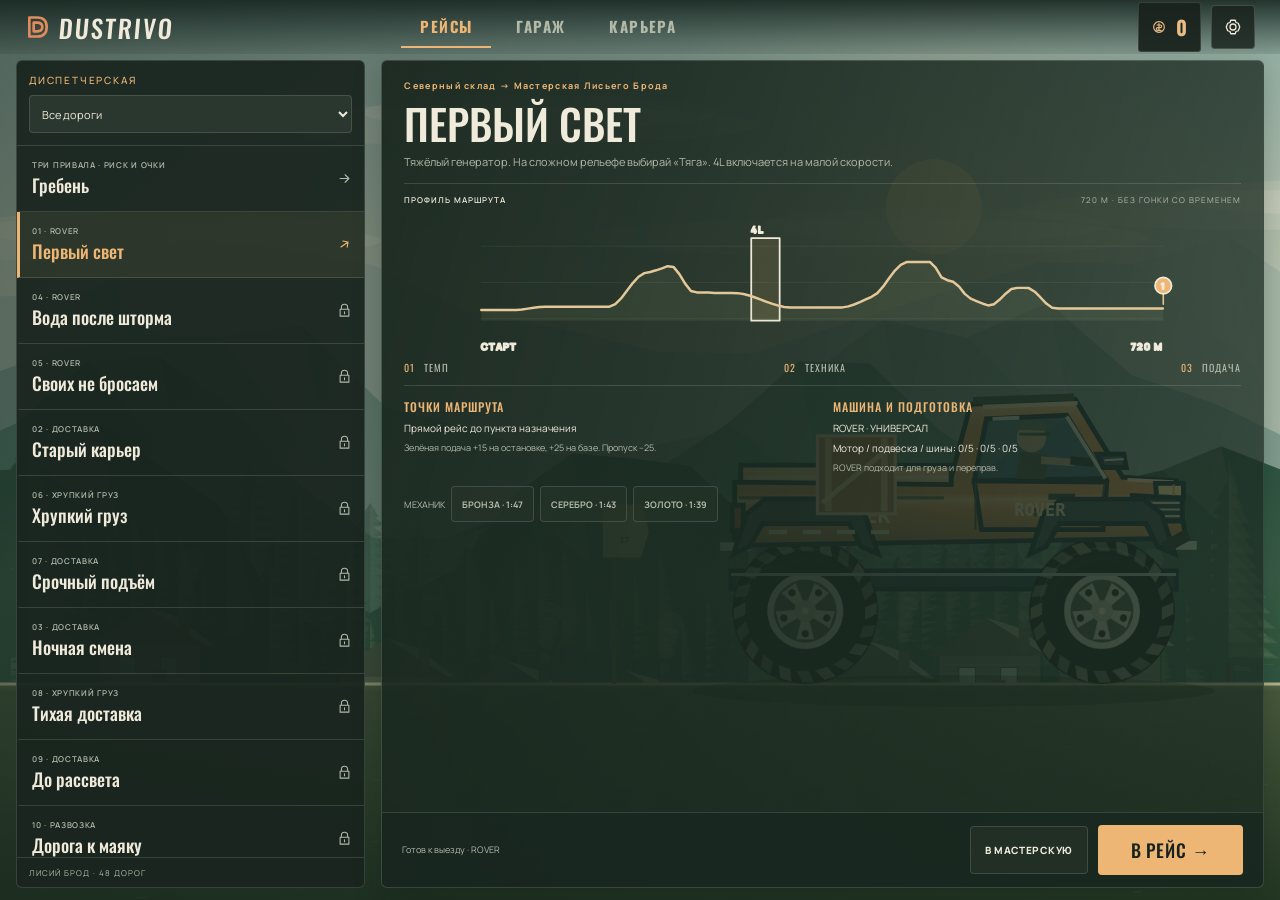
==== commit 934a96e3: "Ship Dustrivo 0.32 launch artwork and adaptive app icon" ====
--- a/game/assets/index.html
+++ b/game/assets/index.html
@@ -1,6 +1,12 @@
-<!doctype html><html lang="ru"><head><meta charset="utf-8"><meta name="viewport" content="width=device-width,initial-scale=1,maximum-scale=1,user-scalable=no,viewport-fit=cover"><meta name="theme-color" content="#101b26"><title>Dustrivo</title><link rel="stylesheet" href="ui.css"></head><body>
+<!doctype html><html lang="ru"><head><meta charset="utf-8"><meta name="viewport" content="width=device-width,initial-scale=1,maximum-scale=1,user-scalable=no,viewport-fit=cover"><meta name="theme-color" content="#12251f"><title>Dustrivo</title><link rel="preload" as="image" href="art/launch32.webp"><link rel="stylesheet" href="ui.css"></head><body>
 <canvas id="world"></canvas><div class="scene-shade"></div><div id="screen-transition"></div>
-<section id="boot" aria-label="Запуск Dustrivo"><div class="boot-content"><div class="boot-studio">ROKIRU PRESENTS</div><svg class="boot-emblem" viewBox="0 0 120 100"><path class="boot-road" d="M8 83L31 60L46 72L70 29L86 44L113 18"/><path class="boot-mountain" d="M14 82L42 40L69 82L86 52L110 82"/></svg><h1 class="boot-logo">DUSTRIVO</h1><div class="boot-tag">CARRY YOUR WAY</div><div class="boot-track"><div class="boot-car"><i></i><i></i></div></div><div class="boot-caption">Дорога начинается с твоего гаража.</div></div><button id="boot-skip" class="text-button">ПРОПУСТИТЬ <span data-icon="arrow"></span></button></section>
+<section id="boot" aria-label="Запуск Dustrivo" aria-busy="true">
+ <img id="boot-art" src="art/launch32.webp" alt="" fetchpriority="high" decoding="async" aria-hidden="true">
+ <div class="boot-shade" aria-hidden="true"></div>
+ <div class="boot-top"><span>ROKIRU / СЕВЕРНЫЕ ДОРОГИ</span><span>0.32</span></div>
+ <div class="boot-content"><span class="boot-kicker">ДОВЕЗИ ТО, ЧТО ВАЖНО</span><h1 class="boot-logo">DUSTRIVO</h1><div class="boot-rule" aria-hidden="true"></div><p class="boot-caption">Твой груз. Твой путь.<br>Дорога всё расставит по местам.</p></div>
+ <footer class="boot-bottom"><div class="boot-readiness"><span id="boot-status" role="status" aria-live="polite">Готовим дорогу</span><progress id="boot-progress" max="3" value="0" aria-label="Подготовка игры"></progress></div><button id="boot-skip" disabled><b>ПОДГОТОВКА</b><span aria-hidden="true">→</span></button></footer>
+</section><script src="boot32.js"></script>
 <header id="app-header" class="hidden"><button class="wordmark" id="brand-home" aria-label="Главное меню"><svg viewBox="0 0 30 30"><path d="M4 24L12 15L17 20L26 5M18 5h8v8"/></svg><span>DUSTRIVO<small>ЛИСИЙ БРОД / ЭКСПЕДИЦИЯ</small></span></button><div class="header-actions"><span id="profile-badge" class="profile-badge"></span><span class="wallet"><span data-icon="coin"></span><b data-wallet>0</b></span><button id="settings-open" class="icon-button" aria-label="Настройки"><span data-icon="settings"></span></button></div></header>
 <section id="home" class="page hidden">
 <main class="expedition-home">
@@ -15,7 +21,7 @@
  <div id="home-work-summary"><span id="home-job-kind"></span><b id="home-weather"></b><small id="home-work-info"></small></div>
  <div class="home-record"><span class="tiny">РЕКОРД</span><b id="best-value"></b><span class="muted" id="home-deliveries"></span></div>
 </main>
-<footer class="bottom-bar"><span>ПЕРЕВОЗЧИК / 0.29 <i></i> ФИЗИКА ГРУЗА · 48 ДОРОГ</span><button id="more-open">БОРТОВОЙ ЖУРНАЛ <span data-icon="arrow"></span></button></footer>
+<footer class="bottom-bar"><span>ПЕРЕВОЗЧИК / 0.32 <i></i> ФИЗИКА ГРУЗА · 48 ДОРОГ</span><button id="more-open">БОРТОВОЙ ЖУРНАЛ <span data-icon="arrow"></span></button></footer>
 </section>
 <section id="more-menu" class="overlay hidden"><div class="dialog more-dialog"><div class="dialog-title"><h2>Твоя дорога</h2><button id="more-close" class="icon-button" aria-label="Закрыть"><span data-icon="close"></span></button></div><div class="more-actions"><button class="driver-note" id="journal-open"><img src="driver.svg" alt="Макс Гайка"><span><b>ПУТЕВОЙ ЖУРНАЛ</b><small id="story-progress-home"></small></span><span data-icon="arrow"></span></button><button id="settlement-open" class="career-card" aria-label="Карта восстановления посёлка"><small id="career-label"></small><b id="career-title"></b><p id="career-copy"></p><div class="career-track"><i id="career-progress"></i></div><span class="village-link">ПОСЁЛОК →</span></button><button id="stats-open"><span data-icon="chart"></span> ОТЧЁТ</button><button id="help-open"><span data-icon="help"></span> УПРАВЛЕНИЕ</button><button id="profiles-open"><span data-icon="map"></span> РЕЖИМ</button><span class="build-label" id="build-profile">СВОБОДНАЯ ЕЗДА</span><button id="about-open">ОБ ИГРЕ <span data-icon="arrow"></span></button></div></div></section>
 <section id="routes" class="page hidden"><div class="page-title"><div><div class="eyebrow">ВЫБОР УРОВНЯ</div><h2>Выбери дорогу</h2></div><button id="world-map-open" class="secondary">КАРТА</button><button class="back-button" data-home><span data-icon="back"></span> НАЗАД</button></div><div class="route-browser"><div class="route-catalog"><div class="region-tabs"><button data-region="0" class="selected">СОСНОВЫЙ ПЕРЕВАЛ</button><button data-region="1">СТАРЫЙ КАРЬЕР</button><button data-region="2">НОЧНАЯ СМЕНА</button><button data-region="3">СОЛЁНЫЙ БЕРЕГ</button><button data-region="4">ТОПКИЙ ТРАКТ</button><button data-region="5">СЕВЕРНЫЙ ХРЕБЕТ</button></div><div class="order-filters"><button data-filter="all" class="selected">ВСЕ</button><button data-filter="logs">ЛЕСОВОЗ</button><button data-filter="liquid">ЦИСТЕРНА</button><button data-filter="stops">РАЗВОЗКА</button><button data-filter="challenge">ИСПЫТАНИЯ</button><span id="order-count"></span></div><div id="route-grid" class="route-grid" aria-label="Список дорог"></div></div><aside id="selected-order" aria-label="Выбранный заказ"><div id="selected-order-content"></div><button id="route-start" class="primary">ПРИНЯТЬ ЗАКАЗ <span data-icon="arrow"></span></button></aside></div></section>
@@ -27,7 +33,7 @@
 <section id="replace-run" class="overlay hidden"><div class="dialog replace-run-dialog"><div class="eyebrow">НОВЫЙ СТАРТ</div><h2>Закончить текущий рейс?</h2><p id="replace-run-copy"></p><button class="primary" id="replace-run-cancel">ОСТАВИТЬ РЕЙС</button><button class="secondary" id="replace-run-confirm">ЗАКОНЧИТЬ И НАЧАТЬ НОВЫЙ</button></div></section>
 <section id="result" class="overlay hidden"><div class="result-dialog dialog"><div class="result-content"><div class="eyebrow" id="result-label">ЗАЕЗД ЗАВЕРШЁН</div><h2 id="result-title">Груз на базе!</h2><div id="result-medals"></div><div id="result-stars" class="result-stars"></div><div id="result-goals" class="star-goals"></div><p id="result-text"></p><div class="result-stats"><div><small>ДИСТАНЦИЯ</small><b id="result-distance"></b></div><div><small id="result-cargo-label">ЯЩИКИ</small><b id="result-cargo"></b></div><div><small>НАГРАДА</small><b id="result-money"></b></div><div><small>ВРЕМЯ</small><b id="result-time"></b></div></div><div id="result-breakdown"></div><p id="result-unlock" class="result-unlock"></p></div><div class="result-actions"><button class="primary hidden" id="result-next">СЛЕДУЮЩИЙ ЗАКАЗ <span data-icon="arrow"></span></button><button class="primary" id="retry">ЕЩЁ ЗАЕЗД <span data-icon="restart"></span></button><button class="secondary" id="result-garage">ГАРАЖ <span data-icon="tools"></span></button><button class="text-button" id="result-home">В МЕНЮ</button></div></div></section>
 <section id="help" class="overlay hidden"><div class="help-dialog dialog"><div class="dialog-title"><div><div class="eyebrow">ПЕРВЫЙ ЗАЕЗД</div><h2>Поймай равновесие</h2></div><button id="help-close" class="icon-button" aria-label="Закрыть"><span data-icon="close"></span></button></div><div class="help-grid"><div><span data-icon="gas"></span><h3>Газ справа</h3><p>Разгоняет машину. В воздухе поднимает нос.</p></div><div><span data-icon="brake"></span><h3>Тормоз слева</h3><p>Замедляет и наклоняет нос вниз. Почти остановился — включится задний ход.</p></div><div><span data-icon="cargo"></span><h3>Груз важнее скорости</h3><p>Отпускай газ на вершинах. За весь груз и езду без жёстких посадок — два знака и бонус +70 один раз на дороге.</p></div></div><div class="help-tip">Автоцистерна BRINE перевозит жидкость: три физические секции смещают массу при разгоне и торможении. Повреждённый кузов может дать утечку. Перекачка: отпусти газ, держи тормоз 2 секунды на площадке. Шлагбаум: остановись у поста, держи тормоз 1 секунду и дождись зелёного света.<br><br>Зелёная мастерская: остановись, отпусти газ и удерживай тормоз 2,2 секунды. Один раз за рейс: кузов +38%, бак +12%, охлаждение до 55°. При 104° двигатель теряет часть тяги; свободный ход его охлаждает. В гараже можно бесплатно выбрать настройку под рейс.<br><br>Лесовоз LARCH перевозит физические брёвна; в лесных заказах выбирай его. Лебёдка: две попытки за рейс, только на малой скорости и с опорой на землю. Она тянет машину вперёд физическим тросом. Топливо расходуется за путь и работу двигателя; канистры редкие, дают +18% или +12%.<br><br>Развозка: на жёлтой площадке отпусти газ и держи тормоз 1,3 секунды. Один ящик разгрузится, затем можно ехать дальше. В кузове остаётся меньше груза, а сданный груз отмечается зелёной галочкой. За все остановки — разовая премия +60.<br><br>В тест-драйве все дороги открыты и выдано 100 000 игровых монет. В аккуратном заказе нужен весь груз, в экспрессе следи за таймером. Монеты и канистры собираются автоматически. На компьютере: ← / →, пробел — пауза.</div><button id="lesson-repeat" class="secondary">УЧЕБНЫЙ ЗАЕЗД</button><button id="help-done" class="primary">ПОЕХАЛИ <span data-icon="arrow"></span></button></div></section>
-<section id="world-map" class="overlay hidden"><div class="dialog atlas-dialog"><div class="dialog-title"><div><div class="eyebrow">СТАНЦИЯ 17 / СЕТЬ ДОРОГ</div><h2>Карта регионов</h2></div><button id="world-map-close" class="icon-button" aria-label="Закрыть"><span data-icon="close"></span></button></div><div id="atlas-picture"></div><p id="atlas-summary"></p></div></section><section id="setup-dialog" class="overlay hidden"><div class="dialog setup-dialog"><div class="dialog-title"><div><div class="eyebrow">ПОД ТВОЙ РЕЙС</div><h2>Настройка машины</h2></div><button id="setup-close" class="icon-button" aria-label="Закрыть"><span data-icon="close"></span></button></div><p id="setup-model"></p><div id="setup-options"></div><p class="muted">Настройка бесплатна. Сохраняется отдельно для каждой машины и режима игры.</p></div></section><section id="vehicle-buy" class="overlay hidden"><div class="dialog vehicle-buy-dialog"><div class="eyebrow">НОВАЯ МАШИНА</div><h2 id="vehicle-buy-name"></h2><p id="vehicle-buy-description"></p><div class="purchase-price" id="vehicle-buy-price"></div><p id="vehicle-buy-note"></p><div class="pause-row"><button id="vehicle-confirm" class="primary">КУПИТЬ</button><button id="vehicle-cancel" class="secondary">НАЗАД</button></div></div></section><section id="about" class="overlay hidden"><div class="about-dialog dialog"><div class="dialog-title"><div><div class="eyebrow">ROKIRU</div><h2>DUSTRIVO</h2></div><button id="about-close" class="icon-button" aria-label="Закрыть"><span data-icon="close"></span></button></div><p>Бездорожье, груз и машина, которую ты собираешь под себя.</p><div class="about-line"><b>Версия</b><span>0.29 · Большая серия</span></div><div class="about-line"><b>Данные</b><span>Прогресс хранится только на устройстве</span></div><div class="about-line"><b>Подключение</b><span>Игра работает без интернета</span></div><details><summary>Лицензии</summary><p>Planck.js 1.4.2 · MIT License.<br>Copyright (c) Erin Catto, Ali Shakiba.</p><pre class="license-text">The MIT License
+<section id="world-map" class="overlay hidden"><div class="dialog atlas-dialog"><div class="dialog-title"><div><div class="eyebrow">СТАНЦИЯ 17 / СЕТЬ ДОРОГ</div><h2>Карта регионов</h2></div><button id="world-map-close" class="icon-button" aria-label="Закрыть"><span data-icon="close"></span></button></div><div id="atlas-picture"></div><p id="atlas-summary"></p></div></section><section id="setup-dialog" class="overlay hidden"><div class="dialog setup-dialog"><div class="dialog-title"><div><div class="eyebrow">ПОД ТВОЙ РЕЙС</div><h2>Настройка машины</h2></div><button id="setup-close" class="icon-button" aria-label="Закрыть"><span data-icon="close"></span></button></div><p id="setup-model"></p><div id="setup-options"></div><p class="muted">Настройка бесплатна. Сохраняется отдельно для каждой машины и режима игры.</p></div></section><section id="vehicle-buy" class="overlay hidden"><div class="dialog vehicle-buy-dialog"><div class="eyebrow">НОВАЯ МАШИНА</div><h2 id="vehicle-buy-name"></h2><p id="vehicle-buy-description"></p><div class="purchase-price" id="vehicle-buy-price"></div><p id="vehicle-buy-note"></p><div class="pause-row"><button id="vehicle-confirm" class="primary">КУПИТЬ</button><button id="vehicle-cancel" class="secondary">НАЗАД</button></div></div></section><section id="about" class="overlay hidden"><div class="about-dialog dialog"><div class="dialog-title"><div><div class="eyebrow">ROKIRU</div><h2>DUSTRIVO</h2></div><button id="about-close" class="icon-button" aria-label="Закрыть"><span data-icon="close"></span></button></div><p>Бездорожье, груз и машина, которую ты собираешь под себя.</p><div class="about-line"><b>Версия</b><span>0.32 · Большая серия</span></div><div class="about-line"><b>Данные</b><span>Прогресс хранится только на устройстве</span></div><div class="about-line"><b>Подключение</b><span>Игра работает без интернета</span></div><details><summary>Лицензии</summary><p>Planck.js 1.4.2 · MIT License.<br>Copyright (c) Erin Catto, Ali Shakiba.</p><pre class="license-text">The MIT License
 Copyright (c) Erin Catto, Ali Shakiba
 
 Permission is hereby granted, free of charge, to any person obtaining a copy
@@ -49,4 +55,7 @@
 SOFTWARE.
 </pre><p></p></details><button id="about-done" class="primary">НА ДОРОГУ <span data-icon="arrow"></span></button></div></section>
 <section id="briefing" class="overlay hidden"><div class="briefing-dialog dialog"><div class="briefing-stripe">ДИСПЕТЧЕРСКАЯ / СТАНЦИЯ 17</div><div class="briefing-layout"><div class="briefing-driver"><img src="driver.svg" alt="Макс Гайка Волков"><b>МАКС «ГАЙКА»</b><small>ПИКАП / РАЦИЯ 17</small></div><div class="briefing-copy"><div class="eyebrow" id="briefing-chapter"></div><h2 id="briefing-title"></h2><p id="briefing-radio"></p><blockquote id="briefing-reply"></blockquote><div class="manifest-list" id="briefing-manifest"></div><div id="briefing-goals" class="star-goals"></div></div></div><div class="briefing-actions"><button id="briefing-cancel" class="secondary">НАЗАД</button><button id="briefing-drive" class="primary">ЗАВЕСТИ МОТОР <span data-icon="arrow"></span></button></div></div></section><section id="journal" class="overlay hidden"><div class="journal-dialog dialog"><div class="dialog-title"><div><div class="eyebrow">ПУТЕВОЙ ЖУРНАЛ МАКСА</div><h2>СТАНЦИЯ 17</h2></div><button id="journal-close" class="icon-button" aria-label="Закрыть"><span data-icon="close"></span></button></div><p id="journal-intro"></p><div class="journal-jobs" id="journal-jobs"></div><div id="journal-ending"></div></div></section><section id="profiles" class="overlay hidden"><div class="dialog profiles-dialog"><div class="dialog-title"><div><div class="eyebrow">ТВОЯ ДОРОГА</div><h2>Выбери режим</h2></div><button id="profiles-close" class="icon-button" aria-label="Закрыть"><span data-icon="close"></span></button></div><p id="profile-current"></p><div class="profile-cards"><button data-profile="career"><span>01 / ИСТОРИЯ</span><h3>КАРЬЕРА</h3><p>Старый пикап, пустой кошелёк. Выполняй рейсы, улучшай машину и верни свет в Лисий Брод.</p><b>В КАРЬЕРУ →</b></button><button data-profile="test"><span>02 / СВОБОДА</span><h3>СВОБОДНАЯ ЕЗДА</h3><p>Все дороги и окраски открыты. Твой прежний прогресс, машины и тестовые монеты.</p><b>МОЙ ТЕСТ-ДРАЙВ →</b></button></div><p class="muted">У режимов отдельные сохранения. Переключение ничего не стирает.</p></div></section><section id="village" class="overlay hidden"><div class="dialog village-dialog"><div class="dialog-title"><div><div class="eyebrow">ЛИСИЙ БРОД / ПОСЛЕ ШТОРМА</div><h2>Дорога возвращает жизнь</h2></div><button id="village-close" class="icon-button" aria-label="Закрыть"><span data-icon="close"></span></button></div><div id="village-progress"></div><div id="village-map"></div><p id="village-next"></p></div></section><section id="paint-dialog" class="overlay hidden"><div class="dialog paint-dialog"><div class="dialog-title"><div><div class="eyebrow">ТВОЯ МАШИНА</div><h2>Окраска кузова</h2></div><button id="paint-close" class="icon-button" aria-label="Закрыть"><span data-icon="close"></span></button></div><div id="paint-options"></div><p>В карьере цвета открываются за 2, 5, 9, 12 и 16 разных рейсов.</p></div></section><div id="rotate"><span data-icon="rotate"></span><b>Поверни телефон</b><p>Твоя дорога — на широком экране.</p></div>
-<script src="planck.min.js"></script><script src="crossing-physics.js"></script><script src="first-light-model.js"></script><script src="water-run-model.js"></script><script src="recovery-model.js"></script><script src="dispatch-terms24.js"></script><script src="restoration24.js"></script><script src="ridge25-model.js"></script><script src="ridge28-model.js"></script><script src="courses26-model.js"></script><script src="driving27-model.js"></script><script src="logistics29-model.js"></script><script src="physics.js"></script><script src="story.js"></script><script src="road-audio.js"></script><script src="coach.js"></script><script src="career.js"></script><script src="dispatch.js"></script><script src="deliveries.js"></script><script src="work-orders.js"></script><script src="workshop.js"></script><script src="tanker.js"></script><script src="atlas.js"></script><script src="navigation.js"></script><script src="ghost.js"></script><script src="data-store.js"></script><script src="run-checkpoint.js"></script><script src="pedal-input.js"></script><script src="run-session.js"></script><script src="game.js"></script><script src="expedition-render.js"></script><script src="render.js"></script><script src="scenery-sprites.js"></script><script src="scenery-detail.js"></script><script src="vehicles-render.js"></script><script src="forestry-render.js"></script><script src="roadside-render.js"></script><script src="tanker-render.js"></script><script src="crossing-render.js"></script><script src="premium-render.js"></script><script src="expedition-ui.js"></script><script src="depot-art20.js"></script><script src="journey20.js"></script><script src="first-light-render.js"></script><script src="first-light-ui.js"></script><script src="water-run-render.js"></script><script src="water-run-ui.js"></script><script src="recovery-render.js"></script><script src="recovery-ui.js"></script><script src="opening24.js"></script><script src="ridge25-render.js"></script><script src="ridge28-ui.js"></script><script src="simple25.js"></script><script src="courses26-ui.js"></script><script src="driving27-ui.js"></script><script src="mechanic29.js"></script><script src="hub29.js"></script><script src="driving29-ui.js"></script></body></html>
+<script src="planck.min.js"></script><script src="crossing-physics.js"></script><script src="first-light-model.js"></script><script src="water-run-model.js"></script><script src="recovery-model.js"></script><script src="dispatch-terms24.js"></script><script src="restoration24.js"></script><script src="ridge25-model.js"></script><script src="ridge28-model.js"></script><script src="courses26-model.js"></script><script src="driving27-model.js"></script><script src="logistics29-model.js"></script><script src="pace30-model.js"></script><script src="fleet31-model.js"></script>
+<script src="physics.js"></script><script src="story.js"></script><script src="road-audio.js"></script><script src="coach.js"></script><script src="career.js"></script><script src="dispatch.js"></script><script src="deliveries.js"></script><script src="work-orders.js"></script><script src="workshop.js"></script><script src="tanker.js"></script><script src="atlas.js"></script><script src="navigation.js"></script><script src="ghost.js"></script><script src="data-store.js"></script><script src="run-checkpoint.js"></script><script src="pedal-input.js"></script><script src="run-session.js"></script><script src="game.js"></script><script src="expedition-render.js"></script><script src="render.js"></script><script src="scenery-sprites.js"></script><script src="scenery-detail.js"></script><script src="vehicles-render.js"></script><script src="forestry-render.js"></script><script src="roadside-render.js"></script><script src="tanker-render.js"></script><script src="crossing-render.js"></script><script src="premium-render.js"></script><script src="expedition-ui.js"></script><script src="depot-art20.js"></script><script src="journey20.js"></script><script src="first-light-render.js"></script><script src="first-light-ui.js"></script><script src="water-run-render.js"></script><script src="water-run-ui.js"></script><script src="recovery-render.js"></script><script src="recovery-ui.js"></script><script src="opening24.js"></script><script src="ridge25-render.js"></script><script src="ridge28-ui.js"></script><script src="simple25.js"></script><script src="courses26-ui.js"></script><script src="driving27-ui.js"></script><script src="mechanic29.js"></script><script src="mechanic30.js"></script><script src="hub29.js"></script><script src="driving29-ui.js"></script><script src="fleet31-ui.js"></script>
+<script src="fleet31-render.js"></script>
+</body></html>
--- a/game/assets/ui.css
+++ b/game/assets/ui.css
@@ -1,7 +1,7 @@
 /* Dustrivo UI: shared tokens, legacy saved-game selectors, then the unified shell. */
 
 /* style compatibility styles */
-*{box-sizing:border-box;-webkit-tap-highlight-color:transparent}html,body{margin:0;height:100%;overflow:hidden;background:var(--ink);color:var(--paper);font-family:system-ui,-apple-system,Arial,sans-serif;user-select:none;touch-action:none}button{font:inherit;color:inherit;cursor:pointer;border:0;background:transparent;touch-action:none}button:focus-visible,input:focus-visible{outline:2px solid #ffda9a;outline-offset:4px}button:active{transform:translateY(2px)}button:disabled{cursor:default;opacity:.45}.hidden{display:none!important}svg{width:20px;height:20px;fill:none;stroke:currentColor;stroke-width:1.7;stroke-linecap:round;stroke-linejoin:round;display:block}[data-icon]{display:inline-flex;align-items:center;justify-content:center;flex-shrink:0}#world{position:absolute;inset:0;width:100%;height:100%}.scene-shade{position:absolute;inset:0;pointer-events:none;background:linear-gradient(90deg,#101b2699,transparent 65%),linear-gradient(0deg,#101b26a1,transparent 22%)}#screen-transition{position:absolute;z-index:30;inset:0;background:#101b26;opacity:0;pointer-events:none;transition:opacity .16s}#screen-transition.show{opacity:1}#app-header{position:absolute;z-index:4;top:0;left:0;right:0;height:76px;padding:18px max(28px,var(--safe-right,env(safe-area-inset-right)));display:flex;align-items:center;justify-content:space-between;pointer-events:none}#app-header button{pointer-events:auto}.wordmark{display:flex;gap:10px;align-items:center;padding:0;text-align:left}.wordmark>svg{width:32px;height:32px;color:var(--orange);stroke-width:2.8}.wordmark>span{font-size:21px;font-weight:950;letter-spacing:2.1px}.wordmark small{display:block;font-size:6px;letter-spacing:3.1px;color:#c7bba1;margin-top:4px}.header-actions{display:flex;align-items:center;gap:12px}.wallet{display:flex;align-items:center;gap:9px;padding:10px 16px;background:#12242ebb;border:1px solid #ccd8cc26;border-radius:30px;color:var(--gold)}.wallet svg{width:16px;height:16px}.wallet b{font-size:16px;font-variant-numeric:tabular-nums}.icon-button{display:grid;place-items:center;width:40px;height:40px;border:1px solid var(--line);border-radius:12px;background:#132733b8}.icon-button svg{width:18px;height:18px}.page{position:absolute;inset:0;padding:86px max(28px,var(--safe-right,env(safe-area-inset-right))) 18px;display:flex;flex-direction:column;animation:enter-page .35s ease-out}@keyframes enter-page{from{opacity:0;transform:translateY(9px)}to{opacity:1;transform:none}}.eyebrow{display:flex;align-items:center;gap:8px;font-size:9px;letter-spacing:2px;font-weight:750;color:var(--orange)}.eyebrow i{width:5px;height:5px;background:var(--orange);border-radius:50%;box-shadow:0 0 14px #efb777}.tiny{font-size:8px;letter-spacing:1.6px;color:var(--muted);font-weight:650}.muted{color:var(--muted);font-size:10px;line-height:1.5}.home-layout{flex:1;position:relative;display:flex;align-items:center}.home-left{width:47%;z-index:2}.home-left h1{font-size:clamp(29px,4.1vw,54px);line-height:1.08;letter-spacing:-1.7px;margin:15px 0 13px;font-weight:850}.home-left h1>span{color:#ead8b8}.home-description{color:#afbabc;font-size:12px;line-height:1.7;margin-bottom:24px}.main-play{display:flex;align-items:center;gap:16px;min-width:260px;width:75%;max-width:330px;padding:16px 20px;background:linear-gradient(125deg,#ffcf84,#d98e48);border:1px solid #ffe2a177;border-radius:14px;color:#242c31;text-align:left;box-shadow:0 6px 0 #926138,0 12px 28px #080f1c66}.main-play>span:first-child svg{width:26px;height:26px;fill:currentColor;stroke:none}.main-play>span:nth-child(2){font-weight:900;font-size:15px;letter-spacing:2px}.main-play small{display:block;font-size:9px;font-weight:550;letter-spacing:.2px;margin-top:5px;opacity:.75}.main-play>span:last-child{margin-left:auto}.home-secondary{display:flex;gap:10px;margin-top:18px}.home-secondary button{display:flex;gap:8px;align-items:center;font-size:9px;font-weight:750;letter-spacing:1px;padding:11px 16px;border:1px solid #ccdec72b;border-radius:10px;background:#132832bb}.home-secondary svg{width:16px;height:16px;color:#d6cbaa}.vehicle-caption{position:absolute;right:4%;top:2%;text-align:left}.vehicle-caption h2{font-size:18px;letter-spacing:2px;margin:5px 0 8px}.vehicle-caption .vehicle-line{width:145px;height:1px;background:linear-gradient(90deg,var(--orange),transparent)}.vehicle-caption p{font-size:8px;letter-spacing:.6px;color:var(--muted)}.home-record{position:absolute;right:4%;bottom:2%;display:flex;align-items:center;gap:14px}.home-record b{font-size:21px;font-variant-numeric:tabular-nums}.home-record .tiny{max-width:75px;line-height:1.6}.home-record .muted{font-size:9px}.bottom-bar{border-top:1px solid var(--line);display:flex;align-items:center;gap:24px;height:42px;margin-top:20px}.bottom-bar button{display:flex;align-items:center;gap:8px;font-size:8px;letter-spacing:1px;color:#b4bec1;font-weight:650}.bottom-bar svg{width:15px;height:15px}.build-label{font-size:7px;color:#748e94;letter-spacing:1.4px;margin-left:auto}.bottom-bar>button:last-child{margin-left:10px}.page-title{display:flex;align-items:center;gap:18px;padding:0 0 16px}.page-title>div:first-child{margin-right:auto}.page-title h2{font-size:30px;font-weight:800;letter-spacing:-.8px;margin:5px 0 0}.back-button{font-size:9px;font-weight:700;letter-spacing:1px;display:flex;gap:8px;align-items:center;background:#132731b3;border:1px solid var(--line);border-radius:10px;padding:10px 15px}.back-button svg{width:16px;height:16px}.page-bottom{display:flex;justify-content:space-between;align-items:center;gap:18px;margin-top:18px}.primary,.secondary{display:inline-flex;align-items:center;justify-content:center;gap:15px;font-size:10px;letter-spacing:1px;font-weight:850;padding:13px 20px;border-radius:11px;white-space:nowrap}.primary{background:linear-gradient(120deg,#ffd080,#e3a05a);border:1px solid #fbe1a760;color:#172635;box-shadow:0 4px 0 #85572e}.primary svg,.secondary svg{width:17px;height:17px}.secondary{background:#1c333f;border:1px solid var(--line);color:var(--paper)}.text-button{display:flex;align-items:center;justify-content:center;gap:9px;color:var(--muted);font-size:9px;letter-spacing:1px;padding:10px}.text-button svg{width:15px;height:15px}body[data-page="routes"] .scene-shade,body[data-page="settings"] .scene-shade,body[data-page="stats"] .scene-shade{background:#0e1d2edb}.route-grid{display:grid;grid-template-columns:repeat(3,1fr);gap:15px;flex:1;min-height:0}.route-card{position:relative;display:flex;flex-direction:column;text-align:left;background:#182d37;border:1px solid #bdd3cd20;border-radius:18px;overflow:hidden;padding:0}.route-card.selected{border-color:#ffc97988;box-shadow:0 0 0 2px #ffbc5b1a}.route-art{position:relative;width:100%;height:44%;min-height:75px;background:#52777d;overflow:hidden}.route-art svg{position:absolute;inset:0;width:100%;height:100%;stroke:none}.route-art:after{content:'';position:absolute;inset:0;background:linear-gradient(0deg,#182d37,transparent 90%)}.route-status{position:absolute;top:12px;left:12px;z-index:1;background:#142932c9;border:1px solid #dde1c822;color:#ecd5a4;border-radius:7px;padding:5px 7px;font-size:7px;letter-spacing:1px}.route-body{padding:0 17px 13px;flex:1;display:flex;flex-direction:column}.route-body .route-top{display:flex;align-items:center;justify-content:space-between;gap:5px}.route-num{font-size:9px;color:var(--orange);letter-spacing:2px}.route-difficulty{font-size:7px;color:#91aaa9}.route-body h3{font-size:16px;margin:7px 0 7px;letter-spacing:-.4px}.route-description{font-size:9px;line-height:1.55;color:var(--muted);margin:0 0 10px}.route-info{display:flex;gap:13px;align-items:center;font-size:8px;color:#dfd9c8}.route-info>span{display:flex;align-items:center;gap:5px}.route-info svg{height:12px;width:12px;color:var(--muted)}.route-reward{display:flex;align-items:center;justify-content:space-between;gap:8px;margin-top:auto;padding-top:11px;border-top:1px solid #a0bfb11a;color:var(--gold);font-size:13px;font-weight:800}.route-reward small{font-size:7px;font-weight:650;color:var(--muted);letter-spacing:.8px}.stars{display:flex;gap:3px;color:#53686f}.stars .on{color:var(--gold)}.stars svg{width:13px;height:13px;fill:currentColor;stroke:none}.garage-summary{font-size:9px;letter-spacing:1.5px;color:var(--gold);border:1px solid #f2c7702b;background:#4e45372b;padding:9px 12px;border-radius:8px}.garage-layout{display:flex;gap:25px;flex:1;min-height:0}.garage-preview{width:40%;display:flex;flex-direction:column;justify-content:space-between;padding:12px 10px}.garage-stage-label{font-size:7px;letter-spacing:2px;color:#98b8ae}.specs{display:grid;gap:8px}.spec{display:flex;align-items:center;gap:10px;font-size:8px;color:#b6c4bf}.spec>span{width:72px}.spec>div{height:3px;background:#30444b;width:100px;border-radius:3px}.spec>div i{display:block;height:100%;background:linear-gradient(90deg,#779997,#e5b470)}.spec b{font-size:8px;color:var(--gold)}.upgrades{flex:1;display:flex;flex-direction:column;gap:10px}.upgrade{display:flex;align-items:center;gap:15px;padding:14px 16px;border-radius:14px;border:1px solid #a8c0be25;background:linear-gradient(130deg,#203844f2,#162c35f2);box-shadow:0 4px 14px #0c182322}.upgrade-icon{display:grid;place-items:center;border:1px solid #d4b16b38;background:#3a42392b;color:var(--orange);width:42px;height:42px;border-radius:10px}.upgrade-icon svg{width:25px;height:25px}.upgrade-info{flex:1}.upgrade h3{font-size:13px;letter-spacing:.2px;margin:0 0 4px}.upgrade p{font-size:8px;color:var(--muted);margin:0 0 9px;line-height:1.4}.upgrade-level{display:flex;align-items:center;gap:10px}.bars{display:flex;gap:3px;width:110px}.bars i{height:4px;flex:1;border-radius:3px;background:#375059}.bars i.on{background:var(--gold)}.upgrade-level span{font-size:7px;color:var(--muted)}.upgrade button{font-size:9px;font-weight:800;letter-spacing:.6px;min-width:100px;padding:10px 12px;border-radius:9px;background:#d9b16b;color:#142832}.upgrade button small{font-size:6px;display:block;letter-spacing:.6px;margin-top:4px}.upgrade.installed{animation:install-flash .5s ease}@keyframes install-flash{50%{box-shadow:0 0 30px #d8b26555;border-color:var(--gold)}}.settings-grid{display:grid;grid-template-columns:1fr 1fr;gap:18px;flex:1;min-height:0}.settings-panel{border:1px solid var(--line);background:#182d37e8;border-radius:17px;padding:17px 20px;overflow-y:auto}.settings-panel h3{display:flex;gap:9px;align-items:center;font-size:13px;margin:0 0 13px;color:#e5d5b6}.settings-panel h3:not(:first-child){margin-top:18px}.settings-panel h3 svg{width:18px;height:18px;color:var(--orange)}.setting{display:flex;align-items:center;justify-content:space-between;gap:15px;font-size:10px;margin:12px 0}.setting small{display:block;font-size:8px;color:var(--muted);margin-top:5px}.toggle{width:37px;height:21px;border:1px solid #8ea8a344;border-radius:12px;background:#28404b;padding:3px;flex-shrink:0}.toggle i{display:block;width:13px;height:13px;background:#b4c2be;border-radius:50%;transition:transform .2s}.toggle[aria-checked="true"]{background:#d5aa68;border-color:#f6ca81}.toggle[aria-checked="true"] i{transform:translateX(15px);background:#172b32}.volume-label{display:flex;justify-content:space-between;font-size:9px;margin:15px 0 6px;color:var(--muted)}input[type=range]{width:100%;height:5px;accent-color:var(--gold);cursor:pointer;touch-action:pan-x}.setting-label{font-size:9px;color:var(--muted);margin-bottom:9px}.segments{display:flex;background:#10232e;border:1px solid var(--line);border-radius:9px;padding:3px;gap:3px}.segments button{flex:1;font-size:8px;letter-spacing:.7px;padding:9px 6px;border-radius:6px;color:var(--muted)}.segments button.selected{background:#d2b47b;color:#172635;font-weight:800}.settings-panel>p{font-size:8px;line-height:1.5;color:var(--muted)}.stats-summary{display:grid;grid-template-columns:repeat(4,1fr);gap:13px;margin-bottom:15px}.stats-summary>div{background:#192f39e6;border:1px solid var(--line);border-radius:13px;padding:15px 16px}.stats-summary small{font-size:7px;letter-spacing:1.4px;color:var(--muted);display:block}.stats-summary b{font-size:25px;display:block;margin-top:7px;font-variant-numeric:tabular-nums;color:var(--gold)}.stats-table{border:1px solid var(--line);border-radius:14px;background:#162b35e6;padding:6px 18px;flex:1}.stats-row{display:grid;grid-template-columns:1.8fr 1fr 1fr .7fr;align-items:center;padding:12px 0;gap:10px;font-size:11px;border-bottom:1px solid var(--line)}.stats-row:last-child{border:0}.stats-row.heading{font-size:7px;letter-spacing:1px;color:var(--muted)}.stats-row>span:last-child{justify-self:end}.overlay{position:absolute;inset:0;z-index:12;background:#091522da;backdrop-filter:blur(7px);display:grid;place-items:center;padding:20px;animation:enter-page .25s}.dialog{background:linear-gradient(125deg,#213540,#122631);border:1px solid #d6dfbe25;border-radius:22px;box-shadow:0 22px 80px #050e1b77;padding:25px;max-height:94vh;overflow:auto;max-width:94vw}.dialog h2{font-size:32px;font-weight:850;letter-spacing:-1px;margin:9px 0 12px}.dialog p{font-size:11px;color:var(--muted);line-height:1.6}.pause-scene{width:385px;text-align:center}.pause-scene>.eyebrow{justify-content:center}.pause-scene>.primary{width:100%;margin-top:10px}.pause-row{display:flex;gap:9px;margin:14px 0}.pause-row .secondary{flex:1;padding:11px 7px;font-size:8px;gap:7px}.pause-scene .text-button{width:100%;margin-top:5px}.pause-scene>small{font-size:8px;color:#748d95}.result-dialog{width:595px;text-align:center}.result-dialog>.eyebrow{justify-content:center}.result-dialog h2{font-size:38px;margin-bottom:4px}.result-stars{display:flex;justify-content:center;gap:8px;color:#455e67;margin:10px 0}.result-stars .on{color:var(--gold);filter:drop-shadow(0 0 8px #e8b76533)}.result-stars svg{width:23px;height:23px;fill:currentColor;stroke:none}.result-stats{display:grid;grid-template-columns:repeat(4,1fr);border-block:1px solid var(--line);padding:16px 0;margin:17px 0}.result-stats small{font-size:7px;letter-spacing:1.2px;color:var(--muted)}.result-stats b{display:block;margin-top:6px;font-size:22px;font-variant-numeric:tabular-nums}.result-stats>div:nth-child(3) b{color:var(--gold)}.result-actions{display:flex;align-items:center;justify-content:center;gap:10px}.result-actions .primary,.result-actions .secondary{font-size:9px;padding:12px 15px;gap:10px}.dialog-title{display:flex;align-items:center;gap:20px;justify-content:space-between}.help-dialog{width:650px}.help-grid{display:grid;grid-template-columns:repeat(3,1fr);gap:15px;margin-top:15px}.help-grid>div{padding:14px;border:1px solid var(--line);border-radius:12px;background:#152c3666}.help-grid svg{width:25px;height:25px;color:var(--orange)}.help-grid h3{font-size:12px;margin:12px 0 5px}.help-grid p{font-size:10px}.help-tip{font-size:9px;line-height:1.6;color:var(--muted);margin:16px 0}.about-dialog{width:480px}.about-line{display:flex;justify-content:space-between;gap:15px;padding:11px 0;border-bottom:1px solid var(--line);font-size:10px}.about-line>span{font-size:9px;color:var(--muted)}details{margin:17px 0;font-size:10px;color:var(--muted)}#hud{position:absolute;inset:0;padding:13px max(18px,var(--safe-right,env(safe-area-inset-right)));pointer-events:none}#hud button{pointer-events:auto}.hud-top{display:flex;align-items:flex-start;gap:13px}.trip{width:185px;background:#102633ca;border:1px solid #d0dfcb25;border-radius:12px;padding:10px 13px}.trip .tiny{font-size:7px;letter-spacing:1px;color:#c3c8b8}.trip-distance{display:flex;align-items:baseline;gap:9px;margin-top:3px}.trip-distance b{font-size:25px;line-height:1.1;font-variant-numeric:tabular-nums}.trip-distance>span{font-size:8px;color:var(--muted)}.trip-distance i{font-style:normal}.trip-progress{height:2px;background:#46637366;margin-top:7px;border-radius:3px}.trip-progress i{height:100%;display:block;background:var(--gold);width:0}.cargo-indicator{padding:10px 13px;background:#102633ca;border:1px solid #d0dfcb25;border-radius:12px}.cargo-indicator>.tiny{font-size:7px;display:block}.cargo-indicator>div{display:flex;gap:4px;margin-top:8px}.cargo-indicator svg{width:17px;height:17px;color:var(--gold)}.cargo-indicator .lost{opacity:.22}.fuel{display:flex;gap:8px;align-items:center;background:#102633b8;border:1px solid #d0dfcb25;padding:10px 12px;border-radius:12px}.fuel>span{color:var(--orange)}.fuel svg{width:18px;height:18px}.fuel .tiny{font-size:6px;display:block;margin-bottom:7px}.fuel-track{width:85px;height:4px;background:#4a637066;border-radius:3px;overflow:hidden}.fuel-track i{height:100%;display:block;background:var(--gold);width:100%}.run-coins{display:flex;align-items:center;gap:9px;margin-left:auto;background:#102633ca;border:1px solid #d0dfcb25;padding:12px;border-radius:12px;color:var(--gold)}.run-coins b{font-size:17px;font-variant-numeric:tabular-nums}.run-coins svg{width:16px;height:16px}#toast{position:absolute;top:128px;left:0;right:0;text-align:center;font-size:13px;letter-spacing:.3px;color:var(--gold);font-weight:800;text-shadow:0 2px 6px #101d26;opacity:0;transition:opacity .2s}#hint{position:absolute;top:94px;left:50%;transform:translateX(-50%);padding:9px 14px;display:flex;gap:8px;align-items:center;white-space:nowrap;max-width:90%;background:#102633c2;border:1px solid #d0dfcb25;border-radius:9px;font-size:9px;color:#e6ddc8}#hint svg{width:14px;height:14px;color:var(--orange)}.pedals{position:absolute;bottom:16px;left:max(18px,var(--safe-left,env(safe-area-inset-left)));right:max(18px,var(--safe-right,env(safe-area-inset-right)));display:flex;justify-content:space-between;align-items:flex-end}.pedal{width:130px;height:116px;border-radius:18px;display:flex;flex-direction:column;align-items:center;justify-content:center;border:1px solid #cee1d63a;position:relative;box-shadow:0 6px 0 #071923;overflow:hidden;background:linear-gradient(130deg,#304e5aee,#142e3aee)}.pedal [data-icon]>svg{width:26px;height:26px;margin-bottom:6px;color:#cfddd8}.pedal b{font-size:11px;letter-spacing:2px;font-weight:800}.pedal small{font-size:6px;letter-spacing:1.6px;margin-top:7px;color:#a6babd}.gas{background:linear-gradient(140deg,#f5c778,#c48747);color:#1e2b35;border-color:#ffe4b675;box-shadow:0 6px 0 #7c5636}.gas [data-icon]>svg,.gas small{color:#273338}.pedal-grooves{position:absolute;inset:7px 12px auto;height:5px;background:repeating-linear-gradient(90deg,#132c3822 0 2px,transparent 2px 8px);border-radius:8px}.pedal.pressed{transform:translateY(4px);box-shadow:0 2px 0 #071923;filter:brightness(1.1)}.dashboard{display:flex;flex-direction:column;align-items:center;gap:9px;background:linear-gradient(0deg,#102333cc,transparent);padding:12px 24px 2px}.speed{display:flex;gap:8px;align-items:baseline}.speed b{font-size:29px;color:#ede2c9;font-variant-numeric:tabular-nums;font-weight:750;line-height:1}.speed span{font-size:6px;letter-spacing:1.5px;color:var(--muted)}.speed-ticks{display:flex;gap:5px}.speed-ticks i{height:3px;width:13px;border-radius:2px;background:#d3b67766}.pedals.big .pedal{width:156px;height:134px}.pedals.big .pedal b{font-size:12px}#rotate{display:none;position:absolute;inset:0;z-index:100;align-items:center;justify-content:center;flex-direction:column;background:#101b26f8}#rotate svg{width:65px;height:65px;color:var(--gold);margin-bottom:20px}#rotate b{font-size:25px}#rotate p{font-size:12px;color:var(--muted)}#boot{position:absolute;inset:0;background:radial-gradient(ellipse at 50% 80%,#27444d,#101b26 65%);display:flex;align-items:center;justify-content:center;z-index:40;transition:opacity .5s;overflow:hidden}#boot.exit{opacity:0;pointer-events:none}.boot-content{text-align:center;width:60%;max-width:430px}.boot-studio{font-size:8px;letter-spacing:4px;color:#9caeae;animation:boot-fade .8s both}.boot-emblem{display:block;margin:14px auto 0;width:110px;height:92px;overflow:visible}.boot-emblem .boot-road{stroke:#e9bc73;stroke-width:7;stroke-dasharray:200;stroke-dashoffset:200;animation:boot-path 1.2s .1s forwards;filter:drop-shadow(0 0 8px #f5c57933)}.boot-mountain{stroke:#718f92;stroke-width:2;opacity:0;animation:boot-fade .6s .3s forwards}.boot-logo{font-size:clamp(34px,6vw,76px);font-weight:950;letter-spacing:5px;margin:9px 0 7px;line-height:1;animation:boot-logo 1s .45s both;color:#f7e4bd}.boot-tag{font-size:8px;letter-spacing:5px;color:var(--orange);animation:boot-fade .6s .9s both}.boot-track{height:26px;border-bottom:1px solid #e7c0834d;margin-top:24px;position:relative;overflow:hidden}.boot-car{position:absolute;bottom:3px;left:-20%;width:46px;height:16px;border-radius:2px;background:var(--orange);animation:boot-drive 2s .1s both;box-shadow:18px 0 18px -10px #fdeab444}.boot-car:before{content:'';position:absolute;right:3px;top:-10px;width:18px;height:12px;transform:skew(12deg);background:#c99758;border-radius:3px}.boot-car:after{content:'';position:absolute;right:7px;top:-7px;width:10px;height:7px;background:#294752}.boot-car i{position:absolute;width:9px;height:9px;bottom:-5px;border-radius:50%;background:#132832;border:2px solid #bfc8b6}.boot-car i:first-child{left:6px}.boot-car i:last-child{right:6px}.boot-caption{font-size:9px;color:#9cadb0;letter-spacing:.6px;margin-top:17px;animation:boot-fade 1s 1.1s both}#boot-skip{position:absolute;bottom:24px;right:30px;animation:boot-fade .5s .5s both}@keyframes boot-path{to{stroke-dashoffset:0}}@keyframes boot-fade{from{opacity:0}to{opacity:1}}@keyframes boot-logo{from{opacity:0;transform:translateY(14px);letter-spacing:12px}to{opacity:1;transform:none;letter-spacing:5px}}@keyframes boot-drive{0%{left:-20%}30%{left:15%;transform:translateY(0)}48%{transform:translateY(-2px) rotate(-3deg)}70%{left:65%;transform:none}100%{left:110%}}body.reduced-motion *,body.reduced-motion *:before,body.reduced-motion *:after{animation-duration:.001s!important;transition-duration:.001s!important}@media(orientation:portrait){#rotate{display:flex}}@media(max-height:450px){#app-header{height:59px;padding:12px max(23px,var(--safe-right,env(safe-area-inset-right)))}.wordmark>span{font-size:18px}.wordmark>svg{width:27px;height:27px}.wordmark small{font-size:5px;letter-spacing:2.7px}.wallet{padding:8px 12px}.wallet b{font-size:13px}.icon-button{width:33px;height:33px;border-radius:10px}.page{padding:65px max(23px,var(--safe-right,env(safe-area-inset-right))) 12px}.home-left h1{font-size:34px;margin:10px 0 11px}.eyebrow{font-size:7px;letter-spacing:1.5px}.home-description{font-size:10px;margin:0 0 17px}.main-play{min-width:225px;max-width:275px;padding:12px 16px;gap:12px}.main-play>span:nth-child(2){font-size:13px}.main-play small{font-size:8px}.main-play>span:first-child svg{width:23px;height:23px}.home-secondary{margin-top:14px;gap:8px}.home-secondary button{padding:9px 12px;font-size:8px}.home-secondary svg{width:14px;height:14px}.bottom-bar{height:31px;margin-top:13px;gap:20px}.bottom-bar button{font-size:7px}.bottom-bar svg{width:13px;height:13px}.build-label{font-size:6px}.vehicle-caption h2{font-size:16px}.home-record b{font-size:18px}.home-record .tiny{font-size:6px}.home-record .muted{font-size:8px}.page-title{padding-bottom:12px}.page-title h2{font-size:25px;margin-top:3px}.back-button{padding:8px 11px;font-size:8px}.page-bottom{margin-top:12px}.primary,.secondary{padding:11px 16px;font-size:9px}.route-grid{gap:12px}.route-card{border-radius:13px}.route-art{height:36%;min-height:55px}.route-body{padding:0 13px 10px}.route-body h3{font-size:13px;margin:5px 0}.route-description{font-size:8px;margin-bottom:8px}.route-info{font-size:7px;gap:8px}.route-reward{padding-top:8px;font-size:11px}.route-reward small{font-size:6px}.route-status{top:8px;left:9px;font-size:6px}.route-num{font-size:8px}.route-difficulty{font-size:6px}.garage-layout{gap:17px}.garage-summary{font-size:8px;padding:7px 9px}.garage-preview{padding:8px 7px;width:39%}.garage-stage-label{font-size:6px}.upgrades{gap:8px}.upgrade{padding:10px 12px;gap:11px;border-radius:12px}.upgrade-icon{width:34px;height:34px}.upgrade-icon svg{width:21px;height:21px}.upgrade h3{font-size:11px}.upgrade p{font-size:7px;margin-bottom:6px}.upgrade button{padding:9px 10px;font-size:8px;min-width:89px}.upgrade button small{font-size:5px}.bars{width:86px}.bars i{height:3px}.upgrade-level span{font-size:6px}.specs{gap:6px}.spec{font-size:7px;gap:7px}.spec>div{width:80px}.spec>span{width:58px}.settings-grid{gap:12px}.settings-panel{padding:13px 16px;border-radius:12px}.settings-panel h3{font-size:11px;margin-bottom:10px}.settings-panel h3:not(:first-child){margin-top:14px}.setting{font-size:9px;margin:9px 0}.setting small{font-size:7px;margin-top:3px}.volume-label{margin-top:11px}.settings-panel>p{font-size:7px;margin:7px 0}.setting-label{font-size:8px}.segments button{font-size:7px;padding:7px}.stats-summary{gap:10px;margin-bottom:11px}.stats-summary>div{padding:11px 13px}.stats-summary b{font-size:21px}.stats-summary small{font-size:6px}.stats-row{padding:9px 0;font-size:9px}.stats-row.heading{font-size:6px}.dialog{padding:20px}.dialog h2{font-size:27px}.dialog p{font-size:10px}.help-grid{margin-top:10px;gap:10px}.help-grid>div{padding:11px}.help-grid h3{font-size:11px}.help-grid p{font-size:9px}.help-grid svg{width:21px;height:21px}.help-tip{font-size:8px;margin:12px 0}.result-dialog{width:550px}.result-dialog h2{font-size:32px}.result-stars{margin:8px 0}.result-stars svg{width:19px;height:19px}.result-stats{padding:13px 0;margin:13px 0}.result-stats b{font-size:20px}.result-stats small{font-size:6px}.result-actions .primary,.result-actions .secondary{font-size:8px}#hud{padding:10px max(14px,var(--safe-right,env(safe-area-inset-right)))}.hud-top{gap:9px}.trip{width:160px;padding:8px 11px}.trip .tiny{font-size:6px}.trip-distance b{font-size:21px}.cargo-indicator{padding:8px 10px}.cargo-indicator>.tiny{font-size:6px}.cargo-indicator svg{width:15px;height:15px}.fuel{padding:9px 10px;gap:6px}.fuel-track{width:65px}.fuel svg{width:15px;height:15px}.run-coins{padding:10px}.run-coins b{font-size:14px}.pedals{bottom:13px;left:max(14px,var(--safe-left,env(safe-area-inset-left)));right:max(14px,var(--safe-right,env(safe-area-inset-right)))}.pedal{width:112px;height:96px;border-radius:15px}.pedal [data-icon]>svg{width:22px;height:22px}.pedal b{font-size:10px}.pedal small{font-size:5px;margin-top:6px}.pedals.big .pedal{width:135px;height:114px}.pedals.big .pedal b{font-size:11px}.speed b{font-size:24px}.speed span{font-size:5px}.dashboard{padding:9px 16px 2px;gap:7px}#hint{top:83px;font-size:8px;padding:7px 10px}#toast{top:116px;font-size:12px}.boot-emblem{width:82px;height:68px;margin-top:10px}.boot-logo{font-size:50px}.boot-track{margin-top:20px}.boot-caption{font-size:8px}.boot-studio{font-size:7px}.boot-tag{font-size:7px}}
+*{box-sizing:border-box;-webkit-tap-highlight-color:transparent}html,body{margin:0;height:100%;overflow:hidden;background:var(--ink);color:var(--paper);font-family:system-ui,-apple-system,Arial,sans-serif;user-select:none;touch-action:none}button{font:inherit;color:inherit;cursor:pointer;border:0;background:transparent;touch-action:none}button:focus-visible,input:focus-visible{outline:2px solid #ffda9a;outline-offset:4px}button:active{transform:translateY(2px)}button:disabled{cursor:default;opacity:.45}.hidden{display:none!important}svg{width:20px;height:20px;fill:none;stroke:currentColor;stroke-width:1.7;stroke-linecap:round;stroke-linejoin:round;display:block}[data-icon]{display:inline-flex;align-items:center;justify-content:center;flex-shrink:0}#world{position:absolute;inset:0;width:100%;height:100%}.scene-shade{position:absolute;inset:0;pointer-events:none;background:linear-gradient(90deg,#101b2699,transparent 65%),linear-gradient(0deg,#101b26a1,transparent 22%)}#screen-transition{position:absolute;z-index:30;inset:0;background:#101b26;opacity:0;pointer-events:none;transition:opacity .16s}#screen-transition.show{opacity:1}#app-header{position:absolute;z-index:4;top:0;left:0;right:0;height:76px;padding:18px max(28px,var(--safe-right,env(safe-area-inset-right)));display:flex;align-items:center;justify-content:space-between;pointer-events:none}#app-header button{pointer-events:auto}.wordmark{display:flex;gap:10px;align-items:center;padding:0;text-align:left}.wordmark>svg{width:32px;height:32px;color:var(--orange);stroke-width:2.8}.wordmark>span{font-size:21px;font-weight:950;letter-spacing:2.1px}.wordmark small{display:block;font-size:6px;letter-spacing:3.1px;color:#c7bba1;margin-top:4px}.header-actions{display:flex;align-items:center;gap:12px}.wallet{display:flex;align-items:center;gap:9px;padding:10px 16px;background:#12242ebb;border:1px solid #ccd8cc26;border-radius:30px;color:var(--gold)}.wallet svg{width:16px;height:16px}.wallet b{font-size:16px;font-variant-numeric:tabular-nums}.icon-button{display:grid;place-items:center;width:40px;height:40px;border:1px solid var(--line);border-radius:12px;background:#132733b8}.icon-button svg{width:18px;height:18px}.page{position:absolute;inset:0;padding:86px max(28px,var(--safe-right,env(safe-area-inset-right))) 18px;display:flex;flex-direction:column;animation:enter-page .35s ease-out}@keyframes enter-page{from{opacity:0;transform:translateY(9px)}to{opacity:1;transform:none}}.eyebrow{display:flex;align-items:center;gap:8px;font-size:9px;letter-spacing:2px;font-weight:750;color:var(--orange)}.eyebrow i{width:5px;height:5px;background:var(--orange);border-radius:50%;box-shadow:0 0 14px #efb777}.tiny{font-size:8px;letter-spacing:1.6px;color:var(--muted);font-weight:650}.muted{color:var(--muted);font-size:10px;line-height:1.5}.home-layout{flex:1;position:relative;display:flex;align-items:center}.home-left{width:47%;z-index:2}.home-left h1{font-size:clamp(29px,4.1vw,54px);line-height:1.08;letter-spacing:-1.7px;margin:15px 0 13px;font-weight:850}.home-left h1>span{color:#ead8b8}.home-description{color:#afbabc;font-size:12px;line-height:1.7;margin-bottom:24px}.main-play{display:flex;align-items:center;gap:16px;min-width:260px;width:75%;max-width:330px;padding:16px 20px;background:linear-gradient(125deg,#ffcf84,#d98e48);border:1px solid #ffe2a177;border-radius:14px;color:#242c31;text-align:left;box-shadow:0 6px 0 #926138,0 12px 28px #080f1c66}.main-play>span:first-child svg{width:26px;height:26px;fill:currentColor;stroke:none}.main-play>span:nth-child(2){font-weight:900;font-size:15px;letter-spacing:2px}.main-play small{display:block;font-size:9px;font-weight:550;letter-spacing:.2px;margin-top:5px;opacity:.75}.main-play>span:last-child{margin-left:auto}.home-secondary{display:flex;gap:10px;margin-top:18px}.home-secondary button{display:flex;gap:8px;align-items:center;font-size:9px;font-weight:750;letter-spacing:1px;padding:11px 16px;border:1px solid #ccdec72b;border-radius:10px;background:#132832bb}.home-secondary svg{width:16px;height:16px;color:#d6cbaa}.vehicle-caption{position:absolute;right:4%;top:2%;text-align:left}.vehicle-caption h2{font-size:18px;letter-spacing:2px;margin:5px 0 8px}.vehicle-caption .vehicle-line{width:145px;height:1px;background:linear-gradient(90deg,var(--orange),transparent)}.vehicle-caption p{font-size:8px;letter-spacing:.6px;color:var(--muted)}.home-record{position:absolute;right:4%;bottom:2%;display:flex;align-items:center;gap:14px}.home-record b{font-size:21px;font-variant-numeric:tabular-nums}.home-record .tiny{max-width:75px;line-height:1.6}.home-record .muted{font-size:9px}.bottom-bar{border-top:1px solid var(--line);display:flex;align-items:center;gap:24px;height:42px;margin-top:20px}.bottom-bar button{display:flex;align-items:center;gap:8px;font-size:8px;letter-spacing:1px;color:#b4bec1;font-weight:650}.bottom-bar svg{width:15px;height:15px}.build-label{font-size:7px;color:#748e94;letter-spacing:1.4px;margin-left:auto}.bottom-bar>button:last-child{margin-left:10px}.page-title{display:flex;align-items:center;gap:18px;padding:0 0 16px}.page-title>div:first-child{margin-right:auto}.page-title h2{font-size:30px;font-weight:800;letter-spacing:-.8px;margin:5px 0 0}.back-button{font-size:9px;font-weight:700;letter-spacing:1px;display:flex;gap:8px;align-items:center;background:#132731b3;border:1px solid var(--line);border-radius:10px;padding:10px 15px}.back-button svg{width:16px;height:16px}.page-bottom{display:flex;justify-content:space-between;align-items:center;gap:18px;margin-top:18px}.primary,.secondary{display:inline-flex;align-items:center;justify-content:center;gap:15px;font-size:10px;letter-spacing:1px;font-weight:850;padding:13px 20px;border-radius:11px;white-space:nowrap}.primary{background:linear-gradient(120deg,#ffd080,#e3a05a);border:1px solid #fbe1a760;color:#172635;box-shadow:0 4px 0 #85572e}.primary svg,.secondary svg{width:17px;height:17px}.secondary{background:#1c333f;border:1px solid var(--line);color:var(--paper)}.text-button{display:flex;align-items:center;justify-content:center;gap:9px;color:var(--muted);font-size:9px;letter-spacing:1px;padding:10px}.text-button svg{width:15px;height:15px}body[data-page="routes"] .scene-shade,body[data-page="settings"] .scene-shade,body[data-page="stats"] .scene-shade{background:#0e1d2edb}.route-grid{display:grid;grid-template-columns:repeat(3,1fr);gap:15px;flex:1;min-height:0}.route-card{position:relative;display:flex;flex-direction:column;text-align:left;background:#182d37;border:1px solid #bdd3cd20;border-radius:18px;overflow:hidden;padding:0}.route-card.selected{border-color:#ffc97988;box-shadow:0 0 0 2px #ffbc5b1a}.route-art{position:relative;width:100%;height:44%;min-height:75px;background:#52777d;overflow:hidden}.route-art svg{position:absolute;inset:0;width:100%;height:100%;stroke:none}.route-art:after{content:'';position:absolute;inset:0;background:linear-gradient(0deg,#182d37,transparent 90%)}.route-status{position:absolute;top:12px;left:12px;z-index:1;background:#142932c9;border:1px solid #dde1c822;color:#ecd5a4;border-radius:7px;padding:5px 7px;font-size:7px;letter-spacing:1px}.route-body{padding:0 17px 13px;flex:1;display:flex;flex-direction:column}.route-body .route-top{display:flex;align-items:center;justify-content:space-between;gap:5px}.route-num{font-size:9px;color:var(--orange);letter-spacing:2px}.route-difficulty{font-size:7px;color:#91aaa9}.route-body h3{font-size:16px;margin:7px 0 7px;letter-spacing:-.4px}.route-description{font-size:9px;line-height:1.55;color:var(--muted);margin:0 0 10px}.route-info{display:flex;gap:13px;align-items:center;font-size:8px;color:#dfd9c8}.route-info>span{display:flex;align-items:center;gap:5px}.route-info svg{height:12px;width:12px;color:var(--muted)}.route-reward{display:flex;align-items:center;justify-content:space-between;gap:8px;margin-top:auto;padding-top:11px;border-top:1px solid #a0bfb11a;color:var(--gold);font-size:13px;font-weight:800}.route-reward small{font-size:7px;font-weight:650;color:var(--muted);letter-spacing:.8px}.stars{display:flex;gap:3px;color:#53686f}.stars .on{color:var(--gold)}.stars svg{width:13px;height:13px;fill:currentColor;stroke:none}.garage-summary{font-size:9px;letter-spacing:1.5px;color:var(--gold);border:1px solid #f2c7702b;background:#4e45372b;padding:9px 12px;border-radius:8px}.garage-layout{display:flex;gap:25px;flex:1;min-height:0}.garage-preview{width:40%;display:flex;flex-direction:column;justify-content:space-between;padding:12px 10px}.garage-stage-label{font-size:7px;letter-spacing:2px;color:#98b8ae}.specs{display:grid;gap:8px}.spec{display:flex;align-items:center;gap:10px;font-size:8px;color:#b6c4bf}.spec>span{width:72px}.spec>div{height:3px;background:#30444b;width:100px;border-radius:3px}.spec>div i{display:block;height:100%;background:linear-gradient(90deg,#779997,#e5b470)}.spec b{font-size:8px;color:var(--gold)}.upgrades{flex:1;display:flex;flex-direction:column;gap:10px}.upgrade{display:flex;align-items:center;gap:15px;padding:14px 16px;border-radius:14px;border:1px solid #a8c0be25;background:linear-gradient(130deg,#203844f2,#162c35f2);box-shadow:0 4px 14px #0c182322}.upgrade-icon{display:grid;place-items:center;border:1px solid #d4b16b38;background:#3a42392b;color:var(--orange);width:42px;height:42px;border-radius:10px}.upgrade-icon svg{width:25px;height:25px}.upgrade-info{flex:1}.upgrade h3{font-size:13px;letter-spacing:.2px;margin:0 0 4px}.upgrade p{font-size:8px;color:var(--muted);margin:0 0 9px;line-height:1.4}.upgrade-level{display:flex;align-items:center;gap:10px}.bars{display:flex;gap:3px;width:110px}.bars i{height:4px;flex:1;border-radius:3px;background:#375059}.bars i.on{background:var(--gold)}.upgrade-level span{font-size:7px;color:var(--muted)}.upgrade button{font-size:9px;font-weight:800;letter-spacing:.6px;min-width:100px;padding:10px 12px;border-radius:9px;background:#d9b16b;color:#142832}.upgrade button small{font-size:6px;display:block;letter-spacing:.6px;margin-top:4px}.upgrade.installed{animation:install-flash .5s ease}@keyframes install-flash{50%{box-shadow:0 0 30px #d8b26555;border-color:var(--gold)}}.settings-grid{display:grid;grid-template-columns:1fr 1fr;gap:18px;flex:1;min-height:0}.settings-panel{border:1px solid var(--line);background:#182d37e8;border-radius:17px;padding:17px 20px;overflow-y:auto}.settings-panel h3{display:flex;gap:9px;align-items:center;font-size:13px;margin:0 0 13px;color:#e5d5b6}.settings-panel h3:not(:first-child){margin-top:18px}.settings-panel h3 svg{width:18px;height:18px;color:var(--orange)}.setting{display:flex;align-items:center;justify-content:space-between;gap:15px;font-size:10px;margin:12px 0}.setting small{display:block;font-size:8px;color:var(--muted);margin-top:5px}.toggle{width:37px;height:21px;border:1px solid #8ea8a344;border-radius:12px;background:#28404b;padding:3px;flex-shrink:0}.toggle i{display:block;width:13px;height:13px;background:#b4c2be;border-radius:50%;transition:transform .2s}.toggle[aria-checked="true"]{background:#d5aa68;border-color:#f6ca81}.toggle[aria-checked="true"] i{transform:translateX(15px);background:#172b32}.volume-label{display:flex;justify-content:space-between;font-size:9px;margin:15px 0 6px;color:var(--muted)}input[type=range]{width:100%;height:5px;accent-color:var(--gold);cursor:pointer;touch-action:pan-x}.setting-label{font-size:9px;color:var(--muted);margin-bottom:9px}.segments{display:flex;background:#10232e;border:1px solid var(--line);border-radius:9px;padding:3px;gap:3px}.segments button{flex:1;font-size:8px;letter-spacing:.7px;padding:9px 6px;border-radius:6px;color:var(--muted)}.segments button.selected{background:#d2b47b;color:#172635;font-weight:800}.settings-panel>p{font-size:8px;line-height:1.5;color:var(--muted)}.stats-summary{display:grid;grid-template-columns:repeat(4,1fr);gap:13px;margin-bottom:15px}.stats-summary>div{background:#192f39e6;border:1px solid var(--line);border-radius:13px;padding:15px 16px}.stats-summary small{font-size:7px;letter-spacing:1.4px;color:var(--muted);display:block}.stats-summary b{font-size:25px;display:block;margin-top:7px;font-variant-numeric:tabular-nums;color:var(--gold)}.stats-table{border:1px solid var(--line);border-radius:14px;background:#162b35e6;padding:6px 18px;flex:1}.stats-row{display:grid;grid-template-columns:1.8fr 1fr 1fr .7fr;align-items:center;padding:12px 0;gap:10px;font-size:11px;border-bottom:1px solid var(--line)}.stats-row:last-child{border:0}.stats-row.heading{font-size:7px;letter-spacing:1px;color:var(--muted)}.stats-row>span:last-child{justify-self:end}.overlay{position:absolute;inset:0;z-index:12;background:#091522da;backdrop-filter:blur(7px);display:grid;place-items:center;padding:20px;animation:enter-page .25s}.dialog{background:linear-gradient(125deg,#213540,#122631);border:1px solid #d6dfbe25;border-radius:22px;box-shadow:0 22px 80px #050e1b77;padding:25px;max-height:94vh;overflow:auto;max-width:94vw}.dialog h2{font-size:32px;font-weight:850;letter-spacing:-1px;margin:9px 0 12px}.dialog p{font-size:11px;color:var(--muted);line-height:1.6}.pause-scene{width:385px;text-align:center}.pause-scene>.eyebrow{justify-content:center}.pause-scene>.primary{width:100%;margin-top:10px}.pause-row{display:flex;gap:9px;margin:14px 0}.pause-row .secondary{flex:1;padding:11px 7px;font-size:8px;gap:7px}.pause-scene .text-button{width:100%;margin-top:5px}.pause-scene>small{font-size:8px;color:#748d95}.result-dialog{width:595px;text-align:center}.result-dialog>.eyebrow{justify-content:center}.result-dialog h2{font-size:38px;margin-bottom:4px}.result-stars{display:flex;justify-content:center;gap:8px;color:#455e67;margin:10px 0}.result-stars .on{color:var(--gold);filter:drop-shadow(0 0 8px #e8b76533)}.result-stars svg{width:23px;height:23px;fill:currentColor;stroke:none}.result-stats{display:grid;grid-template-columns:repeat(4,1fr);border-block:1px solid var(--line);padding:16px 0;margin:17px 0}.result-stats small{font-size:7px;letter-spacing:1.2px;color:var(--muted)}.result-stats b{display:block;margin-top:6px;font-size:22px;font-variant-numeric:tabular-nums}.result-stats>div:nth-child(3) b{color:var(--gold)}.result-actions{display:flex;align-items:center;justify-content:center;gap:10px}.result-actions .primary,.result-actions .secondary{font-size:9px;padding:12px 15px;gap:10px}.dialog-title{display:flex;align-items:center;gap:20px;justify-content:space-between}.help-dialog{width:650px}.help-grid{display:grid;grid-template-columns:repeat(3,1fr);gap:15px;margin-top:15px}.help-grid>div{padding:14px;border:1px solid var(--line);border-radius:12px;background:#152c3666}.help-grid svg{width:25px;height:25px;color:var(--orange)}.help-grid h3{font-size:12px;margin:12px 0 5px}.help-grid p{font-size:10px}.help-tip{font-size:9px;line-height:1.6;color:var(--muted);margin:16px 0}.about-dialog{width:480px}.about-line{display:flex;justify-content:space-between;gap:15px;padding:11px 0;border-bottom:1px solid var(--line);font-size:10px}.about-line>span{font-size:9px;color:var(--muted)}details{margin:17px 0;font-size:10px;color:var(--muted)}#hud{position:absolute;inset:0;padding:13px max(18px,var(--safe-right,env(safe-area-inset-right)));pointer-events:none}#hud button{pointer-events:auto}.hud-top{display:flex;align-items:flex-start;gap:13px}.trip{width:185px;background:#102633ca;border:1px solid #d0dfcb25;border-radius:12px;padding:10px 13px}.trip .tiny{font-size:7px;letter-spacing:1px;color:#c3c8b8}.trip-distance{display:flex;align-items:baseline;gap:9px;margin-top:3px}.trip-distance b{font-size:25px;line-height:1.1;font-variant-numeric:tabular-nums}.trip-distance>span{font-size:8px;color:var(--muted)}.trip-distance i{font-style:normal}.trip-progress{height:2px;background:#46637366;margin-top:7px;border-radius:3px}.trip-progress i{height:100%;display:block;background:var(--gold);width:0}.cargo-indicator{padding:10px 13px;background:#102633ca;border:1px solid #d0dfcb25;border-radius:12px}.cargo-indicator>.tiny{font-size:7px;display:block}.cargo-indicator>div{display:flex;gap:4px;margin-top:8px}.cargo-indicator svg{width:17px;height:17px;color:var(--gold)}.cargo-indicator .lost{opacity:.22}.fuel{display:flex;gap:8px;align-items:center;background:#102633b8;border:1px solid #d0dfcb25;padding:10px 12px;border-radius:12px}.fuel>span{color:var(--orange)}.fuel svg{width:18px;height:18px}.fuel .tiny{font-size:6px;display:block;margin-bottom:7px}.fuel-track{width:85px;height:4px;background:#4a637066;border-radius:3px;overflow:hidden}.fuel-track i{height:100%;display:block;background:var(--gold);width:100%}.run-coins{display:flex;align-items:center;gap:9px;margin-left:auto;background:#102633ca;border:1px solid #d0dfcb25;padding:12px;border-radius:12px;color:var(--gold)}.run-coins b{font-size:17px;font-variant-numeric:tabular-nums}.run-coins svg{width:16px;height:16px}#toast{position:absolute;top:128px;left:0;right:0;text-align:center;font-size:13px;letter-spacing:.3px;color:var(--gold);font-weight:800;text-shadow:0 2px 6px #101d26;opacity:0;transition:opacity .2s}#hint{position:absolute;top:94px;left:50%;transform:translateX(-50%);padding:9px 14px;display:flex;gap:8px;align-items:center;white-space:nowrap;max-width:90%;background:#102633c2;border:1px solid #d0dfcb25;border-radius:9px;font-size:9px;color:#e6ddc8}#hint svg{width:14px;height:14px;color:var(--orange)}.pedals{position:absolute;bottom:16px;left:max(18px,var(--safe-left,env(safe-area-inset-left)));right:max(18px,var(--safe-right,env(safe-area-inset-right)));display:flex;justify-content:space-between;align-items:flex-end}.pedal{width:130px;height:116px;border-radius:18px;display:flex;flex-direction:column;align-items:center;justify-content:center;border:1px solid #cee1d63a;position:relative;box-shadow:0 6px 0 #071923;overflow:hidden;background:linear-gradient(130deg,#304e5aee,#142e3aee)}.pedal [data-icon]>svg{width:26px;height:26px;margin-bottom:6px;color:#cfddd8}.pedal b{font-size:11px;letter-spacing:2px;font-weight:800}.pedal small{font-size:6px;letter-spacing:1.6px;margin-top:7px;color:#a6babd}.gas{background:linear-gradient(140deg,#f5c778,#c48747);color:#1e2b35;border-color:#ffe4b675;box-shadow:0 6px 0 #7c5636}.gas [data-icon]>svg,.gas small{color:#273338}.pedal-grooves{position:absolute;inset:7px 12px auto;height:5px;background:repeating-linear-gradient(90deg,#132c3822 0 2px,transparent 2px 8px);border-radius:8px}.pedal.pressed{transform:translateY(4px);box-shadow:0 2px 0 #071923;filter:brightness(1.1)}.dashboard{display:flex;flex-direction:column;align-items:center;gap:9px;background:linear-gradient(0deg,#102333cc,transparent);padding:12px 24px 2px}.speed{display:flex;gap:8px;align-items:baseline}.speed b{font-size:29px;color:#ede2c9;font-variant-numeric:tabular-nums;font-weight:750;line-height:1}.speed span{font-size:6px;letter-spacing:1.5px;color:var(--muted)}.speed-ticks{display:flex;gap:5px}.speed-ticks i{height:3px;width:13px;border-radius:2px;background:#d3b67766}.pedals.big .pedal{width:156px;height:134px}.pedals.big .pedal b{font-size:12px}#rotate{display:none;position:absolute;inset:0;z-index:100;align-items:center;justify-content:center;flex-direction:column;background:#101b26f8}#rotate svg{width:65px;height:65px;color:var(--gold);margin-bottom:20px}#rotate b{font-size:25px}#rotate p{font-size:12px;color:var(--muted)}body.reduced-motion *,body.reduced-motion *:before,body.reduced-motion *:after{animation-duration:.001s!important;transition-duration:.001s!important}@media(orientation:portrait){#rotate{display:flex}}@media(max-height:450px){#app-header{height:59px;padding:12px max(23px,var(--safe-right,env(safe-area-inset-right)))}.wordmark>span{font-size:18px}.wordmark>svg{width:27px;height:27px}.wordmark small{font-size:5px;letter-spacing:2.7px}.wallet{padding:8px 12px}.wallet b{font-size:13px}.icon-button{width:33px;height:33px;border-radius:10px}.page{padding:65px max(23px,var(--safe-right,env(safe-area-inset-right))) 12px}.home-left h1{font-size:34px;margin:10px 0 11px}.eyebrow{font-size:7px;letter-spacing:1.5px}.home-description{font-size:10px;margin:0 0 17px}.main-play{min-width:225px;max-width:275px;padding:12px 16px;gap:12px}.main-play>span:nth-child(2){font-size:13px}.main-play small{font-size:8px}.main-play>span:first-child svg{width:23px;height:23px}.home-secondary{margin-top:14px;gap:8px}.home-secondary button{padding:9px 12px;font-size:8px}.home-secondary svg{width:14px;height:14px}.bottom-bar{height:31px;margin-top:13px;gap:20px}.bottom-bar button{font-size:7px}.bottom-bar svg{width:13px;height:13px}.build-label{font-size:6px}.vehicle-caption h2{font-size:16px}.home-record b{font-size:18px}.home-record .tiny{font-size:6px}.home-record .muted{font-size:8px}.page-title{padding-bottom:12px}.page-title h2{font-size:25px;margin-top:3px}.back-button{padding:8px 11px;font-size:8px}.page-bottom{margin-top:12px}.primary,.secondary{padding:11px 16px;font-size:9px}.route-grid{gap:12px}.route-card{border-radius:13px}.route-art{height:36%;min-height:55px}.route-body{padding:0 13px 10px}.route-body h3{font-size:13px;margin:5px 0}.route-description{font-size:8px;margin-bottom:8px}.route-info{font-size:7px;gap:8px}.route-reward{padding-top:8px;font-size:11px}.route-reward small{font-size:6px}.route-status{top:8px;left:9px;font-size:6px}.route-num{font-size:8px}.route-difficulty{font-size:6px}.garage-layout{gap:17px}.garage-summary{font-size:8px;padding:7px 9px}.garage-preview{padding:8px 7px;width:39%}.garage-stage-label{font-size:6px}.upgrades{gap:8px}.upgrade{padding:10px 12px;gap:11px;border-radius:12px}.upgrade-icon{width:34px;height:34px}.upgrade-icon svg{width:21px;height:21px}.upgrade h3{font-size:11px}.upgrade p{font-size:7px;margin-bottom:6px}.upgrade button{padding:9px 10px;font-size:8px;min-width:89px}.upgrade button small{font-size:5px}.bars{width:86px}.bars i{height:3px}.upgrade-level span{font-size:6px}.specs{gap:6px}.spec{font-size:7px;gap:7px}.spec>div{width:80px}.spec>span{width:58px}.settings-grid{gap:12px}.settings-panel{padding:13px 16px;border-radius:12px}.settings-panel h3{font-size:11px;margin-bottom:10px}.settings-panel h3:not(:first-child){margin-top:14px}.setting{font-size:9px;margin:9px 0}.setting small{font-size:7px;margin-top:3px}.volume-label{margin-top:11px}.settings-panel>p{font-size:7px;margin:7px 0}.setting-label{font-size:8px}.segments button{font-size:7px;padding:7px}.stats-summary{gap:10px;margin-bottom:11px}.stats-summary>div{padding:11px 13px}.stats-summary b{font-size:21px}.stats-summary small{font-size:6px}.stats-row{padding:9px 0;font-size:9px}.stats-row.heading{font-size:6px}.dialog{padding:20px}.dialog h2{font-size:27px}.dialog p{font-size:10px}.help-grid{margin-top:10px;gap:10px}.help-grid>div{padding:11px}.help-grid h3{font-size:11px}.help-grid p{font-size:9px}.help-grid svg{width:21px;height:21px}.help-tip{font-size:8px;margin:12px 0}.result-dialog{width:550px}.result-dialog h2{font-size:32px}.result-stars{margin:8px 0}.result-stars svg{width:19px;height:19px}.result-stats{padding:13px 0;margin:13px 0}.result-stats b{font-size:20px}.result-stats small{font-size:6px}.result-actions .primary,.result-actions .secondary{font-size:8px}#hud{padding:10px max(14px,var(--safe-right,env(safe-area-inset-right)))}.hud-top{gap:9px}.trip{width:160px;padding:8px 11px}.trip .tiny{font-size:6px}.trip-distance b{font-size:21px}.cargo-indicator{padding:8px 10px}.cargo-indicator>.tiny{font-size:6px}.cargo-indicator svg{width:15px;height:15px}.fuel{padding:9px 10px;gap:6px}.fuel-track{width:65px}.fuel svg{width:15px;height:15px}.run-coins{padding:10px}.run-coins b{font-size:14px}.pedals{bottom:13px;left:max(14px,var(--safe-left,env(safe-area-inset-left)));right:max(14px,var(--safe-right,env(safe-area-inset-right)))}.pedal{width:112px;height:96px;border-radius:15px}.pedal [data-icon]>svg{width:22px;height:22px}.pedal b{font-size:10px}.pedal small{font-size:5px;margin-top:6px}.pedals.big .pedal{width:135px;height:114px}.pedals.big .pedal b{font-size:11px}.speed b{font-size:24px}.speed span{font-size:5px}.dashboard{padding:9px 16px 2px;gap:7px}#hint{top:83px;font-size:8px;padding:7px 10px}#toast{top:116px;font-size:12px}}
 
 .license-text{font-size:8px;line-height:1.5;white-space:pre-wrap;user-select:text;color:var(--muted)}
 .region-tabs{display:flex;gap:8px;margin:-2px 0 12px;flex-shrink:0}.region-tabs button{font-size:8px;letter-spacing:.8px;color:var(--muted);padding:9px 13px;border:1px solid var(--line);border-radius:8px;background:#172d36}.region-tabs button.selected{color:#182b35;background:#d8b778;border-color:#e8ca91}.route-card.locked{opacity:.68}.route-card.locked .route-art{filter:saturate(.35)}.vehicle-picker{display:flex;gap:10px;margin:0 0 12px;flex-shrink:0}.vehicle-choice{flex:1;display:flex;justify-content:space-between;align-items:center;gap:10px;border:1px solid var(--line);background:#18303b;border-radius:10px;padding:11px 14px;text-align:left}.vehicle-choice b{font-size:10px;letter-spacing:1px}.vehicle-choice small{font-size:7px;letter-spacing:.6px;color:var(--muted)}.vehicle-choice.selected{border-color:#e8bd7477;background:#3b473e}.vehicle-choice.selected small{color:var(--gold)}body[data-page="garage"] .upgrades{justify-content:space-between;gap:8px}body[data-page="garage"] .upgrade{padding:11px 13px}#vehicle-description{font-size:8px;line-height:1.5;max-width:220px;color:var(--muted)}.vehicle-buy-dialog{width:410px}.purchase-price{font-size:30px;color:var(--gold);font-weight:850;margin:15px 0}.vehicle-buy-dialog .pause-row button{flex:1}.order-status{position:absolute;left:68px;top:88px;display:flex;align-items:center;gap:16px;font-size:7px;letter-spacing:1px;color:#d8d0bc}#order-clock b{color:var(--gold);font-size:13px;letter-spacing:.4px}.order-status .urgent b{color:#ff9e7d}#hint{top:113px}#toast{top:148px}.vehicle-caption{top:0}.vehicle-caption .tiny:last-of-type{font-size:7px;letter-spacing:.3px;margin-bottom:8px}.garage-preview .specs{display:flex;gap:8px}.garage-preview .spec{flex:1;display:flex;flex-direction:column;gap:4px;align-items:flex-start;font-size:6px}.garage-preview .spec>span{width:auto}.garage-preview .spec>div{width:55px}.garage-preview .spec b{font-size:7px}.garage-preview .spec>div{height:2px}
@@ -11,7 +11,7 @@
 
 body[data-page="garage"] #vehicle-description{display:none}.garage-preview .specs{margin-top:auto}
 /* Station 17: road paint, workshop steel and stamped paper manifests. */
-html,body{background:#202823}button{font-family:Arial,sans-serif}.wordmark>span{font-family:'Arial Narrow',Impact,Arial,sans-serif;font-size:27px;font-weight:950;letter-spacing:-1px;line-height:.9;transform:skew(-5deg)}.wordmark small{font-family:monospace;font-size:6px;letter-spacing:1px;transform:skew(5deg);color:#c9c2a3}.wordmark>svg{color:#edb83d;stroke-width:3}#app-header{border-bottom:1px solid #cec09815}.wallet{border-radius:2px;background:#262e28;border:1px solid #bcb39466;box-shadow:3px 3px 0 #111d1b;padding:9px 13px}.wallet b{font-family:monospace;font-size:16px}.icon-button{border-radius:2px;background:#2e3730;border-color:#cdc49f55;box-shadow:2px 2px 0 #111d1b}.home-left h1{font-family:'Arial Narrow',Impact,Arial,sans-serif;font-weight:950;letter-spacing:-1px;line-height:.98;transform:rotate(-1deg);font-size:45px;margin:15px 0}.home-left h1>span{color:#edb83d}.eyebrow,.tiny{font-family:monospace}.eyebrow{color:#dca856;letter-spacing:1px}.home-left>.eyebrow{display:inline-block;border:1px solid #cdbb8755;padding:5px 8px;transform:rotate(-1deg);background:#26372e}.home-left>.eyebrow>i{display:none}.driver-note{display:flex;gap:10px;align-items:center;background:#ddcc9b;color:#26352d;border:1px solid #2b3a2e;box-shadow:3px 3px 0 #14221a;border-radius:0;padding:5px 9px 5px 5px;max-width:290px;width:78%;text-align:left;margin:10px 0 20px;transform:rotate(.5deg)}.driver-note img{height:41px;width:39px;object-fit:cover;border:1px solid #726344}.driver-note b{font-size:11px;letter-spacing:.4px;display:block}.driver-note small{font-family:monospace;font-size:7px;display:block;margin-top:5px;color:#6b624b}.driver-note>[data-icon]{margin-left:auto}.main-play{background:#edb83d;border:2px solid #29372c;box-shadow:4px 5px 0 #142019;border-radius:0;padding:14px 17px;color:#243127;transform:rotate(-.7deg)}.main-play>span:nth-child(2){font-size:16px;font-weight:950;letter-spacing:.9px}.main-play small{font-family:monospace;font-size:8px}.home-secondary button{border-radius:0;background:#2d3930;border:1px solid #c5bd9655;font-family:monospace;letter-spacing:.1px;box-shadow:2px 2px 0 #142019}.home-secondary svg{color:#d1bd84}.vehicle-caption{padding:7px 12px 8px;background:#29372eaa;border:1px solid #d4c49944;transform:rotate(1deg);right:3%;top:7%;min-width:175px}.vehicle-caption h2{font-family:Impact,'Arial Narrow',Arial,sans-serif;font-size:24px;letter-spacing:1px;margin:4px 0}.vehicle-caption>.tiny:first-child{font-size:6px;color:#c0b28c}.vehicle-caption .vehicle-line{display:none}.home-record{bottom:2%;padding:6px 12px;border-left:3px solid #d6b871;background:#22312888}.home-record b{font-family:monospace;color:#edb83d}.bottom-bar{border-top:2px solid #cec09844}.bottom-bar button{font-family:monospace;letter-spacing:.2px;color:#d2c49e}.build-label{font-family:monospace;letter-spacing:.6px;color:#d3b570}.page-title h2,.dialog h2{font-family:'Arial Narrow',Impact,Arial,sans-serif;font-weight:950;text-transform:uppercase;letter-spacing:-.6px}.page-title h2{font-size:30px}.back-button,.secondary{border-radius:0;background:#313d33;border:1px solid #c7b99766;box-shadow:2px 2px 0 #152118;color:#e1d4ae}.primary{border-radius:0;background:#edb83d;color:#243027;border:2px solid #27382c;box-shadow:3px 4px 0 #18251c}.primary,.secondary,.text-button{font-family:monospace;letter-spacing:.1px}.text-button{color:#d5c5a0}.region-tabs button{border-radius:0;border:1px solid #ccb99077;background:#2b3930;font-family:monospace;letter-spacing:0}.region-tabs button.selected{background:#d9c696;border-color:#e5d4ac;color:#344137;box-shadow:2px 2px 0 #14211a}.route-card{border-radius:0;border:2px solid #4f5b44;background:#e1d1a5;box-shadow:4px 4px 0 #15231b;color:#293b31}.route-card.selected{border:2px solid #e5b633;box-shadow:4px 4px 0 #10221a,inset 0 0 0 1px #786d46}.route-art:after{background:linear-gradient(0deg,#e1d1a5,transparent 75%)}.route-art{height:37%;filter:saturate(.8)}.route-body{padding:1px 14px 12px}.route-body h3{font-family:'Arial Narrow',Impact,Arial,sans-serif;font-weight:900;text-transform:uppercase;font-size:17px;margin:5px 0}.route-body .route-num{font-family:monospace;color:#916341;font-size:7px;letter-spacing:.4px}.route-difficulty{font-family:monospace;color:#766b4e;font-size:6px}.route-description{color:#666247;font-size:9px;line-height:1.4}.route-info,.route-info svg{color:#535d45}.route-reward{color:#70462a;border-top:1px dashed #8d805777}.route-reward small{color:#756a4b}.route-status{border-radius:0;background:#d3ac52;color:#363f2c;border:1px solid #7c6a3e;font-family:monospace;font-size:6px;letter-spacing:0;transform:rotate(-2deg);padding:5px 7px}.stars{color:#b8ad88}.stars .on{color:#8f662a}.vehicle-picker{gap:7px}.vehicle-choice{border-radius:0;background:#2b3b31;border:1px solid #a99b7566;box-shadow:2px 2px 0 #10251b}.vehicle-choice.selected{background:#dcbd74;color:#2c3a2a;border-color:#f0d59b}.vehicle-choice.selected small{color:#5b5c3a}.vehicle-choice b,.vehicle-choice small{font-family:monospace}.garage-summary{border-radius:0;background:#c6b881;color:#33462e;border:1px solid #ddd0a4}.upgrade{border-radius:0!important;background:#303f34!important;border:1px solid #a6946980;box-shadow:3px 3px 0 #15251b}.upgrade-icon{border-radius:0;background:#d7c590;color:#43513b;border:1px solid #9e9064}.upgrade h3{font-family:monospace;font-size:12px;text-transform:uppercase}.upgrade p{color:#b9b795}.upgrade button{background:#c8bc83;border-radius:0;border:1px solid #e3d8b1;color:#2d3d2d;font-family:monospace}.bars i{border-radius:0;background:#56664d}.bars i.on{background:#d6bd6c}.spec>div,.spec>div i{border-radius:0;background:#d6bd6c}.spec b{color:#d6bd6c}.settings-panel,.stats-summary>div,.stats-table{border-radius:0;background:#2b3c31e8;border:1px solid #b9ac7755;box-shadow:3px 3px 0 #14261a}.settings-panel h3{font-family:monospace;color:#dbca99}.segments{border-radius:0;background:#1c3021}.segments button{border-radius:0;font-family:monospace}.segments button.selected{background:#c9b872}.toggle{border-radius:3px;border-color:#b0ab76;background:#4b6248}.toggle i{border-radius:2px;background:#bac49b}.toggle[aria-checked="true"]{background:#bda852;border-color:#dbbc68}.stats-summary b{font-family:monospace;color:#e6c667}.overlay{background:#17291ae3;backdrop-filter:none}.dialog{border-radius:0;background:#283b2e;border:2px solid #9b895b;box-shadow:8px 8px 0 #102315;padding:25px}.result-dialog>.eyebrow{color:#d2b669}.result-stars{color:#627159}.result-stars .on{color:#e2bf59;filter:none}.result-stats{border-color:#b29b6755}.result-stats b{font-family:monospace}.help-grid>div{border-radius:0;background:#334334;border:1px dashed #cbb17b66}.help-grid svg{color:#d9bb6a}.help-grid h3{font-family:monospace}.about-line{border-color:#b6a57844}.pedal{border-radius:7px;background:#343f35;border:2px solid #6f7861;box-shadow:0 6px 0 #18261c}.pedal b,.pedal small{font-family:monospace}.gas{background:#d4ab43;color:#293b28;border-color:#e8c473;box-shadow:0 6px 0 #775d26}.gas [data-icon]>svg,.gas small{color:#293b28}.pedal-grooves{height:9px;background:repeating-linear-gradient(90deg,#213c3344 0 3px,transparent 3px 10px);border-radius:0}.pedal [data-icon]>svg{stroke-width:2}.trip,.cargo-indicator,.fuel,.run-coins{border-radius:2px;border:1px solid #c5ba8b80;background:#26362ed9;box-shadow:2px 2px 0 #122519}.trip .tiny,.cargo-indicator>.tiny,.fuel .tiny{font-family:monospace;letter-spacing:.5px;color:#c9c1a1}.trip-distance b,.run-coins b{font-family:monospace}.trip-progress,.fuel-track{border-radius:0;background:#62684b}.trip-progress i,.fuel-track i{background:#d9bc66}.dashboard{background:#26352ddd;border:2px solid #617259;border-bottom:0;border-radius:60px 60px 0 0;padding:12px 22px 5px;box-shadow:3px 0 0 #15261c}.speed b{font-family:monospace;font-size:29px;color:#e9dba5}.speed-ticks i{border-radius:0}#hint{border-radius:0;background:#d2c192;color:#3b472f;border:1px solid #7f7a57;font-family:monospace;font-size:8px}#hint svg{color:#806339}.order-status{font-family:monospace;color:#d5c6a0;letter-spacing:0}#toast{font-family:monospace;color:#eed190;text-shadow:2px 2px #183220}.briefing-dialog{width:690px;background:#d9c99d;color:#324331;position:relative;padding:0 22px 18px}.briefing-stripe{background:#435641;color:#e8dab1;font-family:monospace;font-size:9px;padding:9px 15px;letter-spacing:1px;margin:0 -22px 15px;border-bottom:4px solid #bd9447}.briefing-layout{display:flex;gap:22px}.briefing-driver{width:145px;flex-shrink:0;text-align:center;padding-top:3px}.briefing-driver img{width:130px;height:142px;object-fit:cover;border:3px solid #665c3b;transform:rotate(-2deg);box-shadow:3px 3px 0 #a58e61}.briefing-driver b{display:block;font-family:monospace;font-size:10px;margin:9px 0 5px}.briefing-driver small{font-family:monospace;font-size:7px;color:#8a714c}.briefing-copy{flex:1}.briefing-copy .eyebrow{color:#926438}.briefing-copy h2{font-size:29px;margin:6px 0 8px;color:#344431}.briefing-copy p{font-size:11px;color:#5f6245;line-height:1.6}.briefing-copy blockquote{font-size:11px;font-style:italic;line-height:1.6;margin:10px 0;padding:8px 10px;border-left:3px solid #af8144;background:#c4b38255;color:#4c573b}.manifest-list{border-top:1px dashed #90815b;padding-top:9px;display:grid;gap:6px}.manifest-list>div{display:flex;gap:10px;font-size:9px}.manifest-list b{font-family:monospace;width:70px;color:#937447}.manifest-list span{color:#414e36}.briefing-actions{display:flex;justify-content:space-between;gap:15px;margin-top:14px}.briefing-dialog .secondary{background:#afa57a;border-color:#88805b;color:#34412e}.journal-dialog{width:650px;background:#daca9f;color:#344531}.journal-dialog .eyebrow{color:#93703e}.journal-dialog .dialog-title .icon-button{background:#baac7c;color:#354730;border-color:#93895e}.journal-dialog>p{color:#5d6044;font-size:10px}.journal-jobs{display:grid;grid-template-columns:repeat(3,1fr);gap:8px;margin:16px 0}.journal-job{padding:10px 9px;border:1px dashed #998459;font-family:monospace;background:#cbb98744}.journal-job.complete{border:1px solid #697747;background:#aebb7944}.journal-job b{font-size:8px;display:block;color:#5e6543}.journal-job span{display:block;font-size:9px;font-weight:bold;margin-top:7px;color:#364b32}.journal-job small{font-size:7px;display:block;color:#877249;margin-top:7px}.journal-dialog #journal-ending{font-size:11px;line-height:1.7;color:#4b5e38;padding-top:12px;border-top:1px dashed #8d805d}.briefing-actions .primary{border-color:#7e713f;box-shadow:3px 3px 0 #988047}.boot-logo{font-family:'Arial Narrow',Impact,Arial,sans-serif;font-weight:950;letter-spacing:-1px!important;transform:skew(-5deg);color:#e9d39b}.boot-tag{font-family:monospace;color:#d4ae56}.boot-content .boot-studio{font-family:monospace}#boot{background:#20382a}.boot-road{stroke:#d6b86c!important}.boot-mountain{stroke:#7a8d67!important}#rotate{background:#203529;color:#e6d1a0}
+html,body{background:#202823}button{font-family:Arial,sans-serif}.wordmark>span{font-family:'Arial Narrow',Impact,Arial,sans-serif;font-size:27px;font-weight:950;letter-spacing:-1px;line-height:.9;transform:skew(-5deg)}.wordmark small{font-family:monospace;font-size:6px;letter-spacing:1px;transform:skew(5deg);color:#c9c2a3}.wordmark>svg{color:#edb83d;stroke-width:3}#app-header{border-bottom:1px solid #cec09815}.wallet{border-radius:2px;background:#262e28;border:1px solid #bcb39466;box-shadow:3px 3px 0 #111d1b;padding:9px 13px}.wallet b{font-family:monospace;font-size:16px}.icon-button{border-radius:2px;background:#2e3730;border-color:#cdc49f55;box-shadow:2px 2px 0 #111d1b}.home-left h1{font-family:'Arial Narrow',Impact,Arial,sans-serif;font-weight:950;letter-spacing:-1px;line-height:.98;transform:rotate(-1deg);font-size:45px;margin:15px 0}.home-left h1>span{color:#edb83d}.eyebrow,.tiny{font-family:monospace}.eyebrow{color:#dca856;letter-spacing:1px}.home-left>.eyebrow{display:inline-block;border:1px solid #cdbb8755;padding:5px 8px;transform:rotate(-1deg);background:#26372e}.home-left>.eyebrow>i{display:none}.driver-note{display:flex;gap:10px;align-items:center;background:#ddcc9b;color:#26352d;border:1px solid #2b3a2e;box-shadow:3px 3px 0 #14221a;border-radius:0;padding:5px 9px 5px 5px;max-width:290px;width:78%;text-align:left;margin:10px 0 20px;transform:rotate(.5deg)}.driver-note img{height:41px;width:39px;object-fit:cover;border:1px solid #726344}.driver-note b{font-size:11px;letter-spacing:.4px;display:block}.driver-note small{font-family:monospace;font-size:7px;display:block;margin-top:5px;color:#6b624b}.driver-note>[data-icon]{margin-left:auto}.main-play{background:#edb83d;border:2px solid #29372c;box-shadow:4px 5px 0 #142019;border-radius:0;padding:14px 17px;color:#243127;transform:rotate(-.7deg)}.main-play>span:nth-child(2){font-size:16px;font-weight:950;letter-spacing:.9px}.main-play small{font-family:monospace;font-size:8px}.home-secondary button{border-radius:0;background:#2d3930;border:1px solid #c5bd9655;font-family:monospace;letter-spacing:.1px;box-shadow:2px 2px 0 #142019}.home-secondary svg{color:#d1bd84}.vehicle-caption{padding:7px 12px 8px;background:#29372eaa;border:1px solid #d4c49944;transform:rotate(1deg);right:3%;top:7%;min-width:175px}.vehicle-caption h2{font-family:Impact,'Arial Narrow',Arial,sans-serif;font-size:24px;letter-spacing:1px;margin:4px 0}.vehicle-caption>.tiny:first-child{font-size:6px;color:#c0b28c}.vehicle-caption .vehicle-line{display:none}.home-record{bottom:2%;padding:6px 12px;border-left:3px solid #d6b871;background:#22312888}.home-record b{font-family:monospace;color:#edb83d}.bottom-bar{border-top:2px solid #cec09844}.bottom-bar button{font-family:monospace;letter-spacing:.2px;color:#d2c49e}.build-label{font-family:monospace;letter-spacing:.6px;color:#d3b570}.page-title h2,.dialog h2{font-family:'Arial Narrow',Impact,Arial,sans-serif;font-weight:950;text-transform:uppercase;letter-spacing:-.6px}.page-title h2{font-size:30px}.back-button,.secondary{border-radius:0;background:#313d33;border:1px solid #c7b99766;box-shadow:2px 2px 0 #152118;color:#e1d4ae}.primary{border-radius:0;background:#edb83d;color:#243027;border:2px solid #27382c;box-shadow:3px 4px 0 #18251c}.primary,.secondary,.text-button{font-family:monospace;letter-spacing:.1px}.text-button{color:#d5c5a0}.region-tabs button{border-radius:0;border:1px solid #ccb99077;background:#2b3930;font-family:monospace;letter-spacing:0}.region-tabs button.selected{background:#d9c696;border-color:#e5d4ac;color:#344137;box-shadow:2px 2px 0 #14211a}.route-card{border-radius:0;border:2px solid #4f5b44;background:#e1d1a5;box-shadow:4px 4px 0 #15231b;color:#293b31}.route-card.selected{border:2px solid #e5b633;box-shadow:4px 4px 0 #10221a,inset 0 0 0 1px #786d46}.route-art:after{background:linear-gradient(0deg,#e1d1a5,transparent 75%)}.route-art{height:37%;filter:saturate(.8)}.route-body{padding:1px 14px 12px}.route-body h3{font-family:'Arial Narrow',Impact,Arial,sans-serif;font-weight:900;text-transform:uppercase;font-size:17px;margin:5px 0}.route-body .route-num{font-family:monospace;color:#916341;font-size:7px;letter-spacing:.4px}.route-difficulty{font-family:monospace;color:#766b4e;font-size:6px}.route-description{color:#666247;font-size:9px;line-height:1.4}.route-info,.route-info svg{color:#535d45}.route-reward{color:#70462a;border-top:1px dashed #8d805777}.route-reward small{color:#756a4b}.route-status{border-radius:0;background:#d3ac52;color:#363f2c;border:1px solid #7c6a3e;font-family:monospace;font-size:6px;letter-spacing:0;transform:rotate(-2deg);padding:5px 7px}.stars{color:#b8ad88}.stars .on{color:#8f662a}.vehicle-picker{gap:7px}.vehicle-choice{border-radius:0;background:#2b3b31;border:1px solid #a99b7566;box-shadow:2px 2px 0 #10251b}.vehicle-choice.selected{background:#dcbd74;color:#2c3a2a;border-color:#f0d59b}.vehicle-choice.selected small{color:#5b5c3a}.vehicle-choice b,.vehicle-choice small{font-family:monospace}.garage-summary{border-radius:0;background:#c6b881;color:#33462e;border:1px solid #ddd0a4}.upgrade{border-radius:0!important;background:#303f34!important;border:1px solid #a6946980;box-shadow:3px 3px 0 #15251b}.upgrade-icon{border-radius:0;background:#d7c590;color:#43513b;border:1px solid #9e9064}.upgrade h3{font-family:monospace;font-size:12px;text-transform:uppercase}.upgrade p{color:#b9b795}.upgrade button{background:#c8bc83;border-radius:0;border:1px solid #e3d8b1;color:#2d3d2d;font-family:monospace}.bars i{border-radius:0;background:#56664d}.bars i.on{background:#d6bd6c}.spec>div,.spec>div i{border-radius:0;background:#d6bd6c}.spec b{color:#d6bd6c}.settings-panel,.stats-summary>div,.stats-table{border-radius:0;background:#2b3c31e8;border:1px solid #b9ac7755;box-shadow:3px 3px 0 #14261a}.settings-panel h3{font-family:monospace;color:#dbca99}.segments{border-radius:0;background:#1c3021}.segments button{border-radius:0;font-family:monospace}.segments button.selected{background:#c9b872}.toggle{border-radius:3px;border-color:#b0ab76;background:#4b6248}.toggle i{border-radius:2px;background:#bac49b}.toggle[aria-checked="true"]{background:#bda852;border-color:#dbbc68}.stats-summary b{font-family:monospace;color:#e6c667}.overlay{background:#17291ae3;backdrop-filter:none}.dialog{border-radius:0;background:#283b2e;border:2px solid #9b895b;box-shadow:8px 8px 0 #102315;padding:25px}.result-dialog>.eyebrow{color:#d2b669}.result-stars{color:#627159}.result-stars .on{color:#e2bf59;filter:none}.result-stats{border-color:#b29b6755}.result-stats b{font-family:monospace}.help-grid>div{border-radius:0;background:#334334;border:1px dashed #cbb17b66}.help-grid svg{color:#d9bb6a}.help-grid h3{font-family:monospace}.about-line{border-color:#b6a57844}.pedal{border-radius:7px;background:#343f35;border:2px solid #6f7861;box-shadow:0 6px 0 #18261c}.pedal b,.pedal small{font-family:monospace}.gas{background:#d4ab43;color:#293b28;border-color:#e8c473;box-shadow:0 6px 0 #775d26}.gas [data-icon]>svg,.gas small{color:#293b28}.pedal-grooves{height:9px;background:repeating-linear-gradient(90deg,#213c3344 0 3px,transparent 3px 10px);border-radius:0}.pedal [data-icon]>svg{stroke-width:2}.trip,.cargo-indicator,.fuel,.run-coins{border-radius:2px;border:1px solid #c5ba8b80;background:#26362ed9;box-shadow:2px 2px 0 #122519}.trip .tiny,.cargo-indicator>.tiny,.fuel .tiny{font-family:monospace;letter-spacing:.5px;color:#c9c1a1}.trip-distance b,.run-coins b{font-family:monospace}.trip-progress,.fuel-track{border-radius:0;background:#62684b}.trip-progress i,.fuel-track i{background:#d9bc66}.dashboard{background:#26352ddd;border:2px solid #617259;border-bottom:0;border-radius:60px 60px 0 0;padding:12px 22px 5px;box-shadow:3px 0 0 #15261c}.speed b{font-family:monospace;font-size:29px;color:#e9dba5}.speed-ticks i{border-radius:0}#hint{border-radius:0;background:#d2c192;color:#3b472f;border:1px solid #7f7a57;font-family:monospace;font-size:8px}#hint svg{color:#806339}.order-status{font-family:monospace;color:#d5c6a0;letter-spacing:0}#toast{font-family:monospace;color:#eed190;text-shadow:2px 2px #183220}.briefing-dialog{width:690px;background:#d9c99d;color:#324331;position:relative;padding:0 22px 18px}.briefing-stripe{background:#435641;color:#e8dab1;font-family:monospace;font-size:9px;padding:9px 15px;letter-spacing:1px;margin:0 -22px 15px;border-bottom:4px solid #bd9447}.briefing-layout{display:flex;gap:22px}.briefing-driver{width:145px;flex-shrink:0;text-align:center;padding-top:3px}.briefing-driver img{width:130px;height:142px;object-fit:cover;border:3px solid #665c3b;transform:rotate(-2deg);box-shadow:3px 3px 0 #a58e61}.briefing-driver b{display:block;font-family:monospace;font-size:10px;margin:9px 0 5px}.briefing-driver small{font-family:monospace;font-size:7px;color:#8a714c}.briefing-copy{flex:1}.briefing-copy .eyebrow{color:#926438}.briefing-copy h2{font-size:29px;margin:6px 0 8px;color:#344431}.briefing-copy p{font-size:11px;color:#5f6245;line-height:1.6}.briefing-copy blockquote{font-size:11px;font-style:italic;line-height:1.6;margin:10px 0;padding:8px 10px;border-left:3px solid #af8144;background:#c4b38255;color:#4c573b}.manifest-list{border-top:1px dashed #90815b;padding-top:9px;display:grid;gap:6px}.manifest-list>div{display:flex;gap:10px;font-size:9px}.manifest-list b{font-family:monospace;width:70px;color:#937447}.manifest-list span{color:#414e36}.briefing-actions{display:flex;justify-content:space-between;gap:15px;margin-top:14px}.briefing-dialog .secondary{background:#afa57a;border-color:#88805b;color:#34412e}.journal-dialog{width:650px;background:#daca9f;color:#344531}.journal-dialog .eyebrow{color:#93703e}.journal-dialog .dialog-title .icon-button{background:#baac7c;color:#354730;border-color:#93895e}.journal-dialog>p{color:#5d6044;font-size:10px}.journal-jobs{display:grid;grid-template-columns:repeat(3,1fr);gap:8px;margin:16px 0}.journal-job{padding:10px 9px;border:1px dashed #998459;font-family:monospace;background:#cbb98744}.journal-job.complete{border:1px solid #697747;background:#aebb7944}.journal-job b{font-size:8px;display:block;color:#5e6543}.journal-job span{display:block;font-size:9px;font-weight:bold;margin-top:7px;color:#364b32}.journal-job small{font-size:7px;display:block;color:#877249;margin-top:7px}.journal-dialog #journal-ending{font-size:11px;line-height:1.7;color:#4b5e38;padding-top:12px;border-top:1px dashed #8d805d}.briefing-actions .primary{border-color:#7e713f;box-shadow:3px 3px 0 #988047}#rotate{background:#203529;color:#e6d1a0}
 @media(max-height:450px){.wordmark>span{font-size:22px}.wordmark small{font-size:5px}.home-left h1{font-size:34px;line-height:.98;margin:11px 0}.home-left>.eyebrow{padding:4px 6px;font-size:6px}.driver-note{margin:9px 0 16px;max-width:260px;padding:4px 8px 4px 4px;gap:8px}.driver-note img{height:35px;width:34px}.driver-note b{font-size:9px}.driver-note small{font-size:6px}.main-play{padding:11px 15px;min-width:230px}.main-play>span:nth-child(2){font-size:14px}.home-secondary button{padding:8px 10px;font-size:7px}.vehicle-caption{right:3%;top:3%;padding:6px 9px;min-width:145px}.vehicle-caption h2{font-size:19px}.home-record{bottom:2%;padding:5px 9px}.route-art{height:28%;min-height:40px}.route-body{padding:0 11px 9px}.route-body h3{font-size:13px}.route-description{font-size:8px}.page-title h2{font-size:25px}.upgrade h3{font-size:10px}.trip-distance b{font-size:21px}.dashboard{padding:9px 16px 4px}.speed b{font-size:23px}.dialog{padding:18px}.briefing-dialog{padding:0 18px 14px;width:650px}.briefing-stripe{margin:0 -18px 12px;padding:7px 12px;font-size:7px}.briefing-layout{gap:18px}.briefing-driver{width:115px}.briefing-driver img{width:108px;height:118px}.briefing-driver b{font-size:8px}.briefing-driver small{font-size:6px}.briefing-copy h2{font-size:24px;margin:5px 0 7px}.briefing-copy p,.briefing-copy blockquote{font-size:9px;line-height:1.5}.briefing-copy blockquote{margin:8px 0;padding:6px 9px}.manifest-list{gap:5px;padding-top:7px}.manifest-list>div{font-size:8px}.briefing-actions{margin-top:11px}.journal-jobs{margin:10px 0;gap:6px}.journal-job{padding:8px}.journal-dialog>p{font-size:9px}.journal-dialog #journal-ending{font-size:9px}.wallet{padding:7px 11px}.wallet b{font-size:13px}.icon-button{box-shadow:2px 2px 0 #132316}.home-record b{font-size:18px}}
 @media(max-width:740px){.home-left h1{font-size:29px}.home-left{width:47%}.main-play{min-width:210px}.driver-note{width:93%}.home-secondary{gap:6px}.home-secondary button{font-size:6px;padding:8px}.home-record .muted{display:none}.vehicle-caption{min-width:135px}.journal-jobs{grid-template-columns:repeat(3,1fr)}.briefing-copy h2{font-size:21px}.briefing-dialog{max-width:96vw}.briefing-driver{width:94px}.briefing-driver img{width:90px;height:101px}}
 body[data-page="home"] .vehicle-caption{display:none}
@@ -49,7 +49,7 @@
 /* Intermediate delivery guidance stays within the compact instrument band. */
 #stop-panel{position:absolute;top:88px;right:max(14px,var(--safe-right,env(safe-area-inset-right)));width:178px;padding:7px 9px;background:#203a31df;border-left:2px solid #dcb463;pointer-events:none;border-radius:4px;z-index:2}#stop-label{display:block;font:700 6px monospace;letter-spacing:.3px;color:#cbbb88;white-space:nowrap;overflow:hidden;text-overflow:ellipsis}#stop-distance{display:block;font:700 9px monospace;color:#edddbb;margin-top:4px}.stop-track{height:3px;margin-top:6px;background:#9faa8030}.stop-track i{display:block;height:100%;width:0;background:#e9c476}.docking#stop-panel{background:#465338ef;border-color:#ebc877}.complete#stop-panel{border-color:#88b797}.complete .stop-track i{background:#90b992}.trip-progress{position:relative}.stop-pin{position:absolute;top:-3px;width:6px;height:8px;transform:translateX(-50%);background:#e8c16b;border:1px solid #344d3a;border-radius:2px}.stop-pin.done{background:#8dbd97}#cargo .delivered{color:#a4d59d;opacity:1}body:has(#stop-panel:not(.hidden)) #toast{top:140px;right:max(14px,var(--safe-right,env(safe-area-inset-right)));max-width:178px}#briefing .manifest-list span{overflow-wrap:anywhere}@media(max-height:360px){#stop-panel{top:80px;width:155px;padding:6px 8px}#stop-distance{font-size:8px}.stop-track{margin-top:4px}body:has(#stop-panel:not(.hidden)) #toast{top:127px;max-width:155px}}@media(max-width:700px){#driver-radio{max-width:calc(100vw - 245px)}#lesson{width:calc(100vw - 250px)}}
 /* Big Shift: a compact working menu and a catalogue that exposes every region. */
-.home-work .home-left{width:47%;align-self:center}.home-work h1{font-size:clamp(28px,3.7vw,46px);line-height:1.03;letter-spacing:-1px;margin:8px 0 9px}.home-copy{font-size:10px;line-height:1.45;color:#bfc5aa;max-width:310px;margin:0 0 12px}.home-work .main-play{width:100%;max-width:338px;min-width:0;padding:12px 16px;border-radius:7px;box-shadow:0 4px 0 #926b29}.home-work .main-play>span:nth-child(2){font-size:11px;letter-spacing:1px}.home-work .main-play small{font-size:8px}.home-work .home-secondary{margin-top:11px;gap:9px}.home-work .home-secondary button{padding:10px 13px;border-radius:5px;font-size:8px}.home-work .driver-note{width:100%;max-width:338px;margin-top:11px;padding:6px 10px;border-radius:5px;background:#203b31dd}.home-work .driver-note img{width:26px;height:31px}.home-work .driver-note b{font-size:8px}.home-work .driver-note small{font-size:7px}.home-work .vehicle-caption{right:24%;top:4px;max-width:180px}.home-work .vehicle-caption h2{font-size:19px;margin:4px 0}.home-work .career-card{top:0;right:0;left:auto;bottom:auto;width:168px;padding:7px 10px;min-height:0;border-radius:5px;background:#243d2fdd}.home-work .career-card p,.home-work .career-card .village-link{display:none}.home-work .career-card small{font-size:6px}.home-work .career-card b{font-size:10px;margin:4px 0}.home-work .career-track{margin-top:5px;height:3px}#home-work-summary{position:absolute;right:0;bottom:21px;width:47%;display:flex;align-items:baseline;flex-wrap:wrap;gap:5px 9px;padding:7px 9px;background:#203b31b8;border-left:2px solid #d6b976;border-radius:0 4px 4px 0}#home-job-kind{font:700 8px monospace;color:#e5c789}#home-weather{font:700 7px monospace;color:#bccfc2}#home-work-info{width:100%;font-size:8px;color:#c5c9ac}.home-work .home-record{right:1%;bottom:0;gap:9px}.home-work .home-record b{font-size:13px}.home-work .home-record .tiny{font-size:6px}.home-work .home-record .muted{font-size:7px}.home-work .home-record .tiny{width:auto;max-width:none}.region-tabs{display:grid;grid-template-columns:repeat(6,minmax(0,1fr));gap:7px;overflow:visible;min-height:33px;margin:0 0 8px;padding:0}.region-tabs button{font-size:7px;min-width:0;min-height:32px;white-space:normal;padding:5px 7px;letter-spacing:.35px;line-height:1.25;border-radius:5px}.region-tabs button:nth-child(4){border-bottom-color:#93b9b7}.region-tabs button:nth-child(5){border-bottom-color:#81a283}.region-tabs button:nth-child(6){border-bottom-color:#a2c8ce}.order-filters{display:flex;align-items:center;gap:6px;margin:0 0 8px;flex-shrink:0}.order-filters button{font:700 7px monospace;padding:6px 10px;border:1px solid #81927650;background:#294234;color:#c5c5a2;border-radius:4px}.order-filters button.selected{background:#b79e5b;color:#203a2a;border-color:#d5bd78}.route-grid{display:flex;gap:12px;overflow-x:auto;overflow-y:hidden;scroll-snap-type:x proximity;touch-action:pan-x;min-height:0;padding:1px 1px 6px;flex:1}.route-grid .route-card{flex:0 0 calc((100% - 24px)/3);min-width:185px;scroll-snap-align:start;border-radius:8px}.route-art{min-height:56px}.route-body{padding:0 12px 10px}.route-body h3{font-size:14px;line-height:1.15;margin:5px 0}.route-description{font-size:8px;display:-webkit-box;-webkit-line-clamp:2;-webkit-box-orient:vertical;overflow:hidden;margin:0 0 7px;line-height:1.35}.route-top .route-num{font-size:7px;letter-spacing:1px}.route-info{gap:8px;font-size:7px}.route-reward{font-size:11px;padding-top:7px}.route-status{font-size:6px;padding:4px 5px;border-radius:3px;top:7px;left:7px}.route-challenge{font-size:6px;padding:4px 6px;bottom:5px}.route-card.locked .route-description{opacity:.8}#selected-order{display:flex;align-items:center;gap:10px;margin-top:5px;min-height:21px;flex-shrink:0;white-space:nowrap;overflow:hidden}#selected-order>span{font:700 6px monospace;color:#a9b292}#selected-order>b{font-size:9px;color:#e7d5a2}#selected-order>small{font-size:7px;color:#a5bba8}#routes .page-bottom{margin-top:6px}#routes .page-bottom .muted{font-size:8px;max-width:55%}#routes .page-title{padding-bottom:10px}#routes .page-title h2{font-size:25px}#fuel-number{display:block;font:700 7px monospace;text-align:right;position:absolute;top:5px;right:7px;color:#e2cb86}.fuel{position:relative}.fuel .tiny{padding-right:27px}.fuel .danger{color:#ef926e}#winch-button{position:absolute;left:50%;bottom:72px;transform:translateX(-50%);display:flex;gap:6px;align-items:center;justify-content:center;padding:7px 10px;background:#2b4237d9;border:1px solid #c4b77e66;color:#d6c68e;font:700 7px monospace;border-radius:4px;pointer-events:auto}#winch-button svg{width:13px;height:13px}#winch-button:disabled{opacity:.45}#weather-readout{color:#afc7bd}.vehicle-picker{gap:7px}.vehicle-choice{min-width:0;flex:1;flex-direction:column;gap:3px;padding:8px 10px;border-radius:6px}.vehicle-choice b{font-size:10px}.vehicle-choice small{font-size:7px}.vehicle-picker [data-vehicle="timber"]{border-color:#a8af6b80}.garage-stage-label{line-height:1.3}
+.home-work .home-left{width:47%;align-self:center}.home-work h1{font-size:clamp(28px,3.7vw,46px);line-height:1.03;letter-spacing:-1px;margin:8px 0 9px}.home-copy{font-size:10px;line-height:1.45;color:#bfc5aa;max-width:310px;margin:0 0 12px}.home-work .main-play{width:100%;max-width:338px;min-width:0;padding:12px 16px;border-radius:7px;box-shadow:0 4px 0 #926b29}.home-work .main-play>span:nth-child(2){font-size:11px;letter-spacing:1px}.home-work .main-play small{font-size:8px}.home-work .home-secondary{margin-top:11px;gap:9px}.home-work .home-secondary button{padding:10px 13px;border-radius:5px;font-size:8px}.home-work .driver-note{width:100%;max-width:338px;margin-top:11px;padding:6px 10px;border-radius:5px;background:#203b31dd}.home-work .driver-note img{width:26px;height:31px}.home-work .driver-note b{font-size:8px}.home-work .driver-note small{font-size:7px}.home-work .vehicle-caption{right:24%;top:4px;max-width:180px}.home-work .vehicle-caption h2{font-size:19px;margin:4px 0}.home-work .career-card{top:0;right:0;left:auto;bottom:auto;width:168px;padding:7px 10px;min-height:0;border-radius:5px;background:#243d2fdd}.home-work .career-card p,.home-work .career-card .village-link{display:none}.home-work .career-card small{font-size:6px}.home-work .career-card b{font-size:10px;margin:4px 0}.home-work .career-track{margin-top:5px;height:3px}#home-work-summary{position:absolute;right:0;bottom:21px;width:47%;display:flex;align-items:baseline;flex-wrap:wrap;gap:5px 9px;padding:7px 9px;background:#203b31b8;border-left:2px solid #d6b976;border-radius:0 4px 4px 0}#home-job-kind{font:700 8px monospace;color:#e5c789}#home-weather{font:700 7px monospace;color:#bccfc2}#home-work-info{width:100%;font-size:8px;color:#c5c9ac}.home-work .home-record{right:1%;bottom:0;gap:9px}.home-work .home-record b{font-size:13px}.home-work .home-record .tiny{font-size:6px}.home-work .home-record .muted{font-size:7px}.home-work .home-record .tiny{width:auto;max-width:none}.region-tabs{display:grid;grid-template-columns:repeat(6,minmax(0,1fr));gap:7px;overflow:visible;min-height:33px;margin:0 0 8px;padding:0}.region-tabs button{font-size:7px;min-width:0;min-height:32px;white-space:normal;padding:5px 7px;letter-spacing:.35px;line-height:1.25;border-radius:5px}.region-tabs button:nth-child(4){border-bottom-color:#93b9b7}.region-tabs button:nth-child(5){border-bottom-color:#81a283}.region-tabs button:nth-child(6){border-bottom-color:#a2c8ce}.order-filters{display:flex;align-items:center;gap:6px;margin:0 0 8px;flex-shrink:0}.order-filters button{font:700 7px monospace;padding:6px 10px;border:1px solid #81927650;background:#294234;color:#c5c5a2;border-radius:4px}.order-filters button.selected{background:#b79e5b;color:#203a2a;border-color:#d5bd78}.route-grid{display:flex;gap:12px;overflow-x:auto;overflow-y:hidden;scroll-snap-type:none;touch-action:pan-x;min-height:0;padding:1px 1px 6px;flex:1}.route-grid .route-card{flex:0 0 calc((100% - 24px)/3);min-width:185px;scroll-snap-align:start;border-radius:8px}.route-art{min-height:56px}.route-body{padding:0 12px 10px}.route-body h3{font-size:14px;line-height:1.15;margin:5px 0}.route-description{font-size:8px;display:-webkit-box;-webkit-line-clamp:2;-webkit-box-orient:vertical;overflow:hidden;margin:0 0 7px;line-height:1.35}.route-top .route-num{font-size:7px;letter-spacing:1px}.route-info{gap:8px;font-size:7px}.route-reward{font-size:11px;padding-top:7px}.route-status{font-size:6px;padding:4px 5px;border-radius:3px;top:7px;left:7px}.route-challenge{font-size:6px;padding:4px 6px;bottom:5px}.route-card.locked .route-description{opacity:.8}#selected-order{display:flex;align-items:center;gap:10px;margin-top:5px;min-height:21px;flex-shrink:0;white-space:nowrap;overflow:hidden}#selected-order>span{font:700 6px monospace;color:#a9b292}#selected-order>b{font-size:9px;color:#e7d5a2}#selected-order>small{font-size:7px;color:#a5bba8}#routes .page-bottom{margin-top:6px}#routes .page-bottom .muted{font-size:8px;max-width:55%}#routes .page-title{padding-bottom:10px}#routes .page-title h2{font-size:25px}#fuel-number{display:block;font:700 7px monospace;text-align:right;position:absolute;top:5px;right:7px;color:#e2cb86}.fuel{position:relative}.fuel .tiny{padding-right:27px}.fuel .danger{color:#ef926e}#winch-button{position:absolute;left:50%;bottom:72px;transform:translateX(-50%);display:flex;gap:6px;align-items:center;justify-content:center;padding:7px 10px;background:#2b4237d9;border:1px solid #c4b77e66;color:#d6c68e;font:700 7px monospace;border-radius:4px;pointer-events:auto}#winch-button svg{width:13px;height:13px}#winch-button:disabled{opacity:.45}#weather-readout{color:#afc7bd}.vehicle-picker{gap:7px}.vehicle-choice{min-width:0;flex:1;flex-direction:column;gap:3px;padding:8px 10px;border-radius:6px}.vehicle-choice b{font-size:10px}.vehicle-choice small{font-size:7px}.vehicle-picker [data-vehicle="timber"]{border-color:#a8af6b80}.garage-stage-label{line-height:1.3}
 @media(max-height:450px){.home-work h1{font-size:29px;margin:5px 0 6px}.home-copy{font-size:9px;margin:0 0 8px;max-width:270px}.home-work .main-play{padding:10px 13px}.home-work .main-play>span:nth-child(2){font-size:10px}.home-work .home-secondary{margin-top:9px}.home-work .home-secondary button{padding:8px 11px}.home-work .driver-note{margin-top:9px;padding:5px 9px}.home-work .career-card{width:151px}.home-work .vehicle-caption{right:24%;top:2px}.home-work .vehicle-caption h2{font-size:16px}.home-work .vehicle-caption .tiny{font-size:7px}#home-work-summary{bottom:21px;padding:5px 8px}.home-work .home-record{bottom:0}.route-body h3{font-size:13px}}
 @media(max-height:340px){.home-work .home-copy{display:none}.home-work h1{font-size:25px;line-height:1.02;margin:3px 0 7px}.home-work .eyebrow{font-size:6px;letter-spacing:1.5px}.home-work .main-play{padding:8px 11px}.home-work .main-play>span:first-child svg{width:21px;height:21px}.home-work .home-secondary{margin-top:7px}.home-work .home-secondary button{padding:7px 9px;font-size:7px}.home-work .driver-note{margin-top:7px;padding:4px 7px}.home-work .driver-note img{height:25px;width:21px}.home-work .driver-note b{font-size:7px}.home-work .driver-note small{font-size:6px}.home-work .career-card{width:137px;padding:5px 8px}.home-work .career-card b{font-size:9px}.home-work .vehicle-caption{right:25%;top:0}.home-work .vehicle-caption h2{font-size:14px}.home-work .vehicle-caption>.tiny{font-size:6px}#home-work-summary{bottom:17px;padding:4px 7px;gap:3px 7px}#home-job-kind{font-size:7px}#home-work-info{font-size:6px}.home-work .home-record b{font-size:11px}.home-work .home-record .muted{font-size:6px}.region-tabs{min-height:27px;margin-bottom:5px;gap:5px}.region-tabs button{min-height:26px;padding:3px 5px;font-size:6px;letter-spacing:0}.order-filters{margin-bottom:4px;gap:5px}.order-filters button{padding:4px 8px;font-size:6px}#routes .page-title{padding-bottom:6px}#routes .page-title h2{font-size:20px}.route-grid .route-art{height:36%;min-height:42px}.route-grid .route-body{padding:0 9px 6px}.route-body h3{font-size:11px}.route-description{font-size:7px;-webkit-line-clamp:1;margin-bottom:4px}.route-info{font-size:6px}.route-top .route-num{font-size:6px}.route-top .route-difficulty{font-size:6px}.route-reward{padding-top:4px;font-size:10px}.route-reward small{font-size:6px}.route-reward .stars svg{width:10px;height:10px}#selected-order{margin-top:2px;gap:6px;min-height:17px}#selected-order>small{font-size:6px}#selected-order>b{font-size:8px}#selected-order>span{display:none}#routes .page-bottom .muted{display:none}#routes .page-bottom{justify-content:flex-end;margin-top:3px}#routes .page-bottom .primary{padding:8px 14px}.vehicle-choice{padding:5px 8px}.vehicle-choice b{font-size:8px}.vehicle-choice small{font-size:6px}#winch-button{bottom:59px;padding:6px 8px;font-size:6px}}
 .route-card{touch-action:pan-x}#order-count{margin-left:auto;font:700 6px monospace;letter-spacing:.4px;color:#adb99a;white-space:nowrap}#routes #route-start{padding:10px 15px;font-size:9px}#selected-order{min-height:32px;align-items:flex-start;flex-wrap:wrap;gap:3px 9px;margin-top:4px}#selected-order>b{font-size:10px}#selected-order>small{flex:1 0 100%;font-size:8px;white-space:normal;line-height:1.3}#routes .route-description{color:#56664a}@media(max-height:450px){#routes .route-description{display:none}.route-grid .route-art{height:31%;min-height:34px;max-height:49px}.route-grid .route-body{padding:0 11px 7px}.route-body h3{margin:4px 0 6px}.route-reward{margin-top:auto;padding-top:6px}#selected-order{min-height:31px}#routes #route-start{padding:9px 13px;font-size:8px}}@media(max-height:340px){#routes #route-start{padding:8px 10px;font-size:7px;gap:6px}.route-grid .route-art{height:28%;min-height:29px;max-height:39px}.route-body h3{margin:3px 0 4px}.route-grid .route-body{padding-bottom:4px}#selected-order{min-height:28px;margin-top:2px}#selected-order>small{font-size:7px}#selected-order>b{font-size:9px}#order-count{font-size:5px}.route-reward{padding-top:5px}}
@@ -98,7 +98,7 @@
 #hud{pointer-events:none}#hud button{pointer-events:auto}.hud-top{top:12px!important;left:16px!important;right:16px!important;height:53px;gap:9px!important;align-items:start}.hud-top .icon-button{width:35px;height:35px;background:#202a21e6;border-color:#d2ceb13d}.trip{border-radius:0!important;border:none!important;border-left:1px solid #ddd6b82b!important;background:none!important;box-shadow:none!important;padding:0 10px!important;min-width:153px;width:153px;max-width:25vw}.trip .tiny{font-size:9px;color:#f1e7cd;letter-spacing:.2px;text-shadow:0 1px 4px #141a15}.trip-distance{display:flex;gap:7px;align-items:baseline;margin-top:3px}.trip-distance b{font-family:Road;font-size:29px;letter-spacing:.5px;line-height:1}.trip-distance span{font-size:8px;color:#bcc4b3}.trip-progress{height:2px;background:#eee1bd20;margin-top:6px}.trip-progress i{background:#d7b484}.cargo-indicator{padding:3px 10px!important;border:none!important;box-shadow:none!important;border-radius:0!important;background:none!important;min-width:65px}.cargo-indicator .tiny{font-size:8px}.cargo-indicator>div svg{width:16px;height:16px;color:#e3bd87}.fuel{border-radius:0!important;background:none!important;border:none!important;box-shadow:none!important;padding:3px 10px!important;min-width:100px;position:relative}.fuel>span svg{width:19px;color:#d1af78}.fuel-track{height:3px;background:#dbc7a323}.fuel-track i{background:#d7b18c}.fuel-number,#fuel-number{color:#dfd7bc;font-size:9px}.fuel .tiny{font-size:7px}.run-coins{background:none!important;border:none!important;border-radius:0!important;box-shadow:none!important;padding:7px!important;margin-left:auto;color:#e7bf87;font-size:12px}.run-coins svg{width:14px;height:14px}.order-status{position:absolute;top:72px!important;left:61px!important;right:auto;max-width:60%;font-family:Barlow,Arial,sans-serif;font-size:7px!important;gap:10px;color:#d2d6c8;text-shadow:0 1px 5px #15211d}.order-status>span{border:none!important;background:none!important;padding:0!important;letter-spacing:.4px}#order-goal{color:#eec79e}.hud-top,#navigation-panel,.order-status{text-shadow:0 1px 7px #10231c}.pedals{left:18px!important;right:18px!important;bottom:14px!important;height:90px!important;gap:10px;align-items:end}.pedal{width:101px!important;height:85px!important;min-height:0!important;border-radius:7px!important;border:1px solid #e6dbc959!important;box-shadow:0 4px 0 #141a15,0 10px 20px #101f1655!important;display:flex!important;flex-direction:column;gap:4px;background:linear-gradient(135deg,#505a51,#29382d 49%,#1a261d)!important;color:#dddac7!important;position:relative;overflow:hidden;justify-content:center!important;padding:9px!important}.pedal.gas{background:linear-gradient(135deg,#6a6251,#423f30 49%,#23291f)!important;border-right:3px solid #e8a16c!important;color:#f0d6b9!important}.pedal.brake{border-left:3px solid #bfccaf!important}.pedal-grooves{position:absolute;inset:5px;border-radius:3px;background:repeating-linear-gradient(90deg,#ffffff0c 0px,#ffffff0c 2px,transparent 2px,transparent 7px)!important;opacity:.8!important;pointer-events:none;border-top:1px solid #d5d5b33d}.pedal [data-icon]{position:relative;width:18px;height:18px}.pedal [data-icon] svg{width:18px;height:18px}.pedal b{position:relative;letter-spacing:2px;font-size:20px;line-height:1.1}.pedal small{position:relative;font-family:Barlow,Arial,sans-serif;font-size:6px;letter-spacing:.6px;color:#b9c4b0!important}.pedal.pressed,.pedal:active{transform:translateY(3px)!important;box-shadow:0 1px 0 #111b13!important;border-color:#edba87!important;filter:brightness(1.17)}.pedals.big .pedal{width:123px!important;height:96px!important}
 .dashboard{position:absolute!important;left:50%!important;bottom:0!important;transform:translateX(-50%);width:140px;height:86px;display:block!important;border:none!important;background:none!important;padding:0!important}.speed-dial{position:absolute;width:140px!important;height:90px!important;inset:0;stroke:#f1e4c351;stroke-width:2;fill:none}.speed-dial .gauge-warning{stroke:#d88f58;stroke-width:3}#gauge-needle{transform-origin:70px 74px;stroke:#e9ba86;transition:transform .1s;stroke-width:2}#gauge-needle circle{fill:#edd4aa}.dashboard .speed{position:absolute;left:0;right:0;top:25px;text-align:center;display:flex;align-items:baseline;justify-content:center;gap:3px}.speed b{font-size:33px;line-height:1;color:#f2e9ce}.speed span{font-size:7px;color:#b9c3ad}.speed-ticks{display:none!important}#load-stability{position:absolute;left:10px;right:10px;bottom:0;display:flex;align-items:center;gap:5px;font-size:6px;letter-spacing:.5px;color:#bcc4ac}#load-stability>div{flex:1;height:3px;background:#687a4f55}#load-stability i{display:block;height:100%;width:0;background:#d59e66}#load-stability b{font-size:6px;font-weight:400;min-width:43px}#transfer-case{position:absolute;left:calc(50% - 153px);bottom:0;width:65px;height:62px;border:1px solid #d2ceb148;border-radius:4px;background:#1d2c21e8;box-shadow:0 3px 0 #122117;color:#d2dcc1;display:flex;flex-direction:column;justify-content:center;gap:3px}#transfer-case>span{font-size:6px;letter-spacing:.8px}#gear-value{font-family:Road;font-size:26px;line-height:1;letter-spacing:1px}#gear-name{font-size:6px;letter-spacing:.8px}#transfer-case[aria-pressed="true"]{background:#a264342b;border-color:#e0b084;color:#f2cba0}#transfer-case:active{transform:translateY(2px)}#winch-button{left:calc(50% + 92px)!important;right:auto!important;bottom:20px!important;width:73px!important;height:41px!important;border-radius:4px!important;border:1px solid #b3c3a34d!important;background:#233727de!important;padding:6px!important;font-family:Barlow,Arial,sans-serif;font-size:7px!important;letter-spacing:.5px;display:flex;gap:4px;align-items:center;justify-content:center}#winch-button svg{width:13px;height:13px}
 #navigation-panel{top:101px!important;right:17px!important;width:168px!important;background:linear-gradient(135deg,#243a2ad9,#1f3223bf)!important;border:1px solid #ccd8b82e!important;border-left:2px solid #d8a46d!important;border-radius:2px!important;box-shadow:none!important;backdrop-filter:none!important;padding:9px 10px!important}#navigation-name{font-size:8px;color:#bdc9af;letter-spacing:.3px}#navigation-action{font-family:Barlow,Arial,sans-serif;font-size:10px;line-height:1.4;color:#f1e5c7;margin:4px 0 5px}#road-profile{width:100%;height:37px!important;margin:6px 0 0!important}.stop-track{height:2px!important;background:#72816433!important}.stop-track i{background:#d7b086!important}#hint{bottom:111px!important;background:none!important;border:none!important;box-shadow:none!important;font-size:9px;color:#e4d4b5;text-shadow:0 2px 8px #193020}#hint svg{display:none}#toast{top:96px!important;bottom:auto!important;font-size:10px;background:#1d3322ee!important;border:1px solid #ccbb9960!important;box-shadow:none!important;border-radius:3px;padding:8px 13px;letter-spacing:.4px;max-width:45vw}#lesson,#driver-radio{border-radius:4px!important;box-shadow:none!important;background:#21352ae8!important;border:1px solid #d2ccb330!important;border-left:3px solid #cf986a!important;color:#d7dec8}#lesson{top:105px!important;left:17px!important;right:auto!important;bottom:auto!important;width:245px!important;max-width:40vw;min-height:0!important;padding:12px!important}#lesson-title{font-family:Road;font-size:17px!important;letter-spacing:.5px}#lesson-text{font-size:10px!important;line-height:1.5;margin:7px 0}#lesson-next{font-size:7px;color:#b9c5ae}#driver-radio{left:17px!important;top:105px!important;bottom:auto!important;width:235px!important;max-width:38vw}#driver-radio img{width:30px}#driver-radio p{font-size:9px}#driver-radio b{font-size:8px}#dispatch-card{border-radius:4px!important;background:#253c2eec!important;border:1px solid #c9c5a733!important;box-shadow:none!important;bottom:112px!important}#dispatch-title{font-family:Road;font-size:23px!important;letter-spacing:1px}#dispatch-copy{font-size:10px;color:#bac9ae}
-.overlay{background:#111e17bd!important;backdrop-filter:blur(5px)}.dialog,.briefing,.result-card,.pause-card,.pause-dialog,.settings-card,.help-card,.more-dialog,.result-dialog{border-radius:7px!important;border:1px solid #b9c3a63d!important;background:linear-gradient(140deg,#2a392c,#1b2b20)!important;box-shadow:0 25px 70px #0c180e70!important}.overlay h2{font-family:Road;font-size:31px;letter-spacing:.5px;line-height:1.05;color:#ede8d7}.overlay p{font-family:Barlow,Arial,sans-serif;color:#b8c4b0}.overlay .eyebrow{color:#d9a477}.overlay .dialog-heading,.overlay .briefing-head{border-bottom:1px solid #aabc9a2b}.overlay .radio-brief{background:#52624721;border:1px solid #adc09426;border-radius:3px}.manifest-list,.star-goals{border-radius:3px!important;box-shadow:none!important}.star-goal{border-radius:3px!important;background:#49633c28!important;border-color:#acc49922!important}.star-goal.done{border-color:#bfbc8a88!important}.result-stars .on{color:#dbaf76}.setting-row,.settings-row{border-color:#a8b69425}.toggle.on{background:#b1986844!important;border-color:#d0ac7b!important}.toggle{border-radius:20px!important;background:#1c2e21!important}.stats-summary>div,.stat-card,.stats-table>div,.career-card,.driver-note{background:#243a2bbd!important;border-color:#b4bd9b30!important;border-radius:4px!important;box-shadow:none!important}#world-map .dialog{width:min(950px,96vw)}#atlas-picture svg{width:100%;height:auto;max-height:58vh}.profile-card,.paint-option,.setup-option{border-radius:4px!important;box-shadow:none!important}#boot{background:#19231c!important}#boot .boot-wordmark,#boot h1{font-family:Road!important;letter-spacing:3px;color:#e0c5a2!important}#rotate{background:#1b2b1e;color:#e3d2ae}
+.overlay{background:#111e17bd!important;backdrop-filter:blur(5px)}.dialog,.briefing,.result-card,.pause-card,.pause-dialog,.settings-card,.help-card,.more-dialog,.result-dialog{border-radius:7px!important;border:1px solid #b9c3a63d!important;background:linear-gradient(140deg,#2a392c,#1b2b20)!important;box-shadow:0 25px 70px #0c180e70!important}.overlay h2{font-family:Road;font-size:31px;letter-spacing:.5px;line-height:1.05;color:#ede8d7}.overlay p{font-family:Barlow,Arial,sans-serif;color:#b8c4b0}.overlay .eyebrow{color:#d9a477}.overlay .dialog-heading,.overlay .briefing-head{border-bottom:1px solid #aabc9a2b}.overlay .radio-brief{background:#52624721;border:1px solid #adc09426;border-radius:3px}.manifest-list,.star-goals{border-radius:3px!important;box-shadow:none!important}.star-goal{border-radius:3px!important;background:#49633c28!important;border-color:#acc49922!important}.star-goal.done{border-color:#bfbc8a88!important}.result-stars .on{color:#dbaf76}.setting-row,.settings-row{border-color:#a8b69425}.toggle.on{background:#b1986844!important;border-color:#d0ac7b!important}.toggle{border-radius:20px!important;background:#1c2e21!important}.stats-summary>div,.stat-card,.stats-table>div,.career-card,.driver-note{background:#243a2bbd!important;border-color:#b4bd9b30!important;border-radius:4px!important;box-shadow:none!important}#world-map .dialog{width:min(950px,96vw)}#atlas-picture svg{width:100%;height:auto;max-height:58vh}.profile-card,.paint-option,.setup-option{border-radius:4px!important;box-shadow:none!important}#rotate{background:#1b2b1e;color:#e3d2ae}
 @media(max-height:370px){#app-header{height:53px;padding:10px 18px}.wordmark>span{font-size:27px}.page{padding:60px 18px 11px}.expedition-home h1{font-size:38px;margin:8px 0}.expedition-home .home-copy{font-size:10px;margin-bottom:11px}.expedition-home .eyebrow{font-size:7px;letter-spacing:1.3px}.main-play{padding:9px 13px!important;min-height:46px}.main-play b{font-size:19px}.home-secondary{margin-top:10px;gap:13px}.bottom-bar{height:23px;min-height:23px;font-size:6px;margin-top:8px}.bottom-bar button{font-size:7px}.vehicle-caption h2{font-size:37px}.vehicle-caption .tiny{font-size:7px}.expedition-home #home-work-summary{bottom:3px;font-size:8px}.expedition-home #home-work-info{font-size:9px}.page-title{min-height:29px;margin-bottom:7px}.page-title h2{font-size:26px}.region-tabs{margin-bottom:5px}.region-tabs button{padding:7px 8px;font-size:8px}.order-filters{margin-bottom:7px}.route-card{min-height:139px}.route-card svg{height:65px}.route-card h3{font-size:18px!important}.vehicle-picker{margin-bottom:7px;gap:4px}.vehicle-choice{padding:5px 7px!important}.vehicle-choice b{font-size:14px}.vehicle-choice small{font-size:7px}.garage-layout{gap:10px}.upgrade{min-height:52px;padding:7px!important;gap:6px!important}.upgrade p{font-size:8px;margin:2px 0 4px}.upgrade h3{font-size:17px}.upgrade button{min-width:84px;padding:6px!important;font-size:8px!important}.upgrades{gap:5px}.page-bottom{margin-top:6px;min-height:32px}.page-bottom .primary{min-height:32px;padding:8px 12px!important}.hud-top{top:9px!important;left:13px!important;right:13px!important;gap:4px!important}.order-status{top:65px!important;left:55px!important;font-size:6px!important;gap:7px}.pedals{height:72px!important;bottom:11px!important;left:13px!important;right:13px!important}.pedal{height:69px!important;width:85px!important;gap:2px!important;padding:7px!important}.pedal b{font-size:18px}.pedal small{font-size:5px}.pedal [data-icon],.pedal [data-icon] svg{height:14px}.dashboard{transform:translateX(-50%) scale(.88);transform-origin:bottom center}#transfer-case{left:calc(50% - 131px);width:56px;height:53px}#winch-button{left:calc(50% + 77px)!important;bottom:14px!important;width:61px!important;font-size:6px!important;height:35px!important}#navigation-panel{top:91px!important;width:143px!important;right:13px!important;padding:7px 8px!important}#navigation-name{font-size:7px}#navigation-action{font-size:9px}#road-profile{height:27px!important}#lesson{top:91px!important;left:13px!important;padding:9px!important;max-width:37vw}#lesson-title{font-size:15px!important}#lesson-text{font-size:9px!important}#hint{bottom:94px!important;font-size:8px}#toast{top:86px!important;font-size:9px!important}}
 
 /* Final typography and opaque working surfaces. */
@@ -261,3 +261,43 @@
 .contract-row i svg{width:15px;height:15px}.contract-row[aria-selected=true] i svg{transform:rotate(-35deg)}
 /* Menu scrolling must be native on Android; only driving surfaces capture gestures. */
 html,body{touch-action:manipulation}#world,#hud,.pedal{touch-action:none}#dispatch-hub,#hub-briefing,#hub-contracts,#career29,#garage{touch-action:pan-y}
+/* The filled terrain has no outline: its closing edge is not a road segment. */
+.map-fill{stroke:none}
+
+/* Fleet 31: one garage, native horizontal vehicle shelf and three workshop tabs. */
+body[data-hub29="true"] #garage .page-title{min-height:42px;height:42px;margin:0 0 6px;padding:0;flex:none;gap:10px}
+body[data-hub29="true"] #garage .page-title h2{display:none}body[data-hub29="true"] #garage-model{font:16px var(--font-display);letter-spacing:.6px}body[data-hub29="true"] #garage-level{font-size:9px;padding:6px}
+body[data-hub29="true"] #garage-dispatch29{min-height:44px}
+body[data-hub29="true"] #garage .page-bottom{min-height:24px;margin-top:5px;flex:none}body[data-hub29="true"] #garage-drive{display:none}body[data-hub29="true"] #garage-message{font-size:9px;line-height:1.4;margin:0;max-height:28px;overflow:auto;touch-action:pan-y}
+body[data-hub29="true"] #garage #workshop-summary{top:auto;bottom:0;left:0;right:auto;margin:0}body[data-hub29="true"] #garage #setup-open{min-height:44px;font-size:10px}
+
+body[data-hub29="true"] #vehicle-picker{display:flex;flex:none;gap:7px;overflow-x:auto;overflow-y:hidden;min-height:57px;max-height:64px;padding:0 0 5px;scroll-snap-type:none;touch-action:pan-x}
+body[data-hub29="true"] #vehicle-picker .vehicle-choice{flex:0 0 142px;min-width:142px;min-height:50px;touch-action:pan-x;padding:8px 10px;text-align:left}
+#vehicle-picker .vehicle-choice b{font-size:12px}#vehicle-picker .vehicle-choice small{font-size:10px}
+#garage-tools31{display:flex;flex:1;min-width:0;min-height:0;flex-direction:column;background:#142a32ed;border:1px solid var(--line);border-radius:var(--radius-panel);overflow:hidden}
+#garage-tabs31{display:flex;flex:none;border-bottom:1px solid var(--line);gap:2px;padding:0 5px}#garage-tabs31 button{flex:1;min-height:44px;font-size:11px;padding:6px 4px;border-bottom:2px solid transparent}#garage-tabs31 [aria-pressed=true]{color:var(--gold);border-color:var(--gold)}
+body[data-hub29="true"] #garage-tools31 #upgrades,#equipment31,#style31{min-height:0;flex:1;overflow-y:auto;overscroll-behavior:contain;touch-action:pan-y;padding:8px 10px;scrollbar-width:thin}
+#garage-tools31 button,#garage-tools31 select{touch-action:pan-y;min-height:44px}#garage #garage-tools31 #upgrades{display:flex;flex-direction:column;width:100%;gap:8px;justify-content:flex-start;grid-template-rows:none}#garage #garage-tools31 .upgrade{display:grid;grid-template-columns:minmax(0,1fr) auto;flex:none;min-height:86px}#garage #garage-tools31 .upgrade-icon{display:none}#garage #garage-tools31 .upgrade-info{display:block}#garage #garage-tools31 .upgrade-info h3{font:16px var(--font-display);margin:0}#garage #garage-tools31 .upgrade-info p{font:10px var(--font-body);line-height:1.3;margin:4px 0}
+.part-row31{display:grid;grid-template-columns:90px 1fr;gap:5px 10px;padding:9px 0;border-bottom:1px solid var(--line);align-items:center}.part-row31 label{font-size:10px;color:var(--muted)}.part-row31 select{max-width:100%;min-width:0;background:#203942;color:var(--paper);font:12px Manrope;border:1px solid var(--line);border-radius:6px;padding:6px}.part-row31 p{grid-column:1/-1;margin:0;font-size:11px;line-height:1.5;color:var(--muted)}.part-row31 button{grid-column:1/-1;border:1px solid var(--line);border-radius:6px;font-size:11px;color:var(--gold)}
+#style31 h3{font:16px Road,Oswald,sans-serif;letter-spacing:.6px;margin:8px 0}#style31 h3 small{font:10px Manrope;color:var(--muted);letter-spacing:0;margin-left:8px}.paint-grid31{display:grid;grid-template-columns:repeat(4,minmax(0,1fr));gap:5px}.paint-grid31 button{display:flex;flex-direction:column;align-items:center;gap:4px;border:1px solid var(--line);padding:6px 2px;border-radius:6px;min-width:0}.paint-grid31 i{width:24px;height:14px;border-radius:3px}.paint-grid31 span{font-size:8px;line-height:1.2;overflow-wrap:anywhere}.paint-grid31 small{font-size:8px}.style-options31{display:flex;gap:5px;flex-wrap:wrap}.style-options31 button{font-size:9px;flex:1;min-width:75px;border:1px solid var(--line);border-radius:6px;padding:5px}.paint-grid31 [aria-pressed=true],.style-options31 [aria-pressed=true]{border-color:var(--gold);background:#ddbb7220}
+body[data-hub29="true"] #garage .paint-panel{display:none}body[data-hub29="true"] #garage .garage-preview{gap:4px}body[data-hub29="true"] #garage #vehicle-description{font-size:10px;line-height:1.45;max-height:56px;overflow-y:auto;touch-action:pan-y}
+@media(max-height:380px){body[data-hub29="true"] #garage .page-title{padding-bottom:4px}body[data-hub29="true"] #vehicle-picker{min-height:54px;max-height:54px}#garage-tools31 .upgrade{min-height:80px}.part-row31{grid-template-columns:75px 1fr;padding:5px 0}#garage-tools31{border-radius:8px}}
+
+/* Launch 32: one static illustration; readiness follows actual assets and renderer. */
+#boot{position:absolute;inset:0;z-index:40;display:flex;align-items:center;background:#12251f;color:#eee6d3;overflow:hidden;isolation:isolate;transition:opacity .26s ease-out}
+#boot.exit{opacity:0;pointer-events:none}#boot-art{position:absolute;inset:0;z-index:-2;width:100%;height:100%;object-fit:cover;object-position:center 54%;pointer-events:none}
+#boot .boot-shade{position:absolute;inset:0;z-index:-1;background:linear-gradient(90deg,#0b1b15c9 0%,#0d1f175c 39%,transparent 66%),linear-gradient(0deg,#0b1c18e6,transparent 30%);pointer-events:none}
+#boot .boot-top{position:absolute;left:max(28px,var(--safe-left,0px));right:max(28px,var(--safe-right,0px));top:max(22px,var(--safe-top,0px));display:flex;justify-content:space-between;gap:15px;color:#d2cfb9;font:600 9px var(--font-body);letter-spacing:1.8px}
+#boot .boot-content{width:52%;padding-left:max(32px,var(--safe-left,0px));padding-bottom:15px;text-align:left}
+#boot .boot-kicker{font:600 9px var(--font-body);letter-spacing:2px;color:#d99b66}
+#boot .boot-logo{font:500 clamp(48px,9.5vw,124px)/1.06 var(--font-display);letter-spacing:3px;margin:10px 0 16px;color:#f0e6cf;white-space:nowrap;transform:none}
+#boot .boot-rule{width:46px;height:3px;background:#da955b;margin-bottom:18px}
+#boot .boot-caption{font:400 12px/1.7 var(--font-body);color:#cecdbb;margin:0}
+#boot .boot-bottom{position:absolute;bottom:max(22px,var(--safe-bottom,0px));left:max(32px,var(--safe-left,0px));right:max(28px,var(--safe-right,0px));display:flex;justify-content:space-between;align-items:end;gap:20px}
+#boot .boot-readiness{width:min(280px,40vw);display:flex;flex-direction:column;gap:10px}#boot-status{font:500 10px var(--font-body);letter-spacing:.2px;color:#c4c9b7}
+#boot-progress{width:100%;height:3px;border:0;background:#d2c6a127;appearance:none}#boot-progress::-webkit-progress-bar{background:#d2c6a127}#boot-progress::-webkit-progress-value{background:#d99a63}#boot-progress::-moz-progress-bar{background:#d99a63}
+#boot-skip{display:flex;gap:18px;align-items:center;justify-content:center;min-width:150px;min-height:44px;padding:10px 16px;border:1px solid #d1c49d55;border-radius:4px;background:#182c2480;color:#e1d5bc;touch-action:manipulation}#boot-skip b{font:600 10px var(--font-body);letter-spacing:1.2px}#boot-skip span{font-size:20px}#boot-skip:disabled{opacity:.65;cursor:default}
+#boot.art-unavailable #boot-art{display:none}#boot.art-unavailable{background:radial-gradient(ellipse at 80% 50%,#5c6749,#12251f 65%)}#boot.font-fallback .boot-logo{font-family:Impact,'Arial Narrow',sans-serif}
+@media(max-height:370px){#boot .boot-content{padding-bottom:6px}#boot .boot-logo{margin:8px 0 12px;font-size:clamp(48px,9vw,84px)}#boot .boot-rule{margin-bottom:12px}#boot .boot-caption{font-size:11px}#boot .boot-top{top:max(16px,var(--safe-top,0px))}#boot .boot-bottom{bottom:max(16px,var(--safe-bottom,0px))}}
+@media(orientation:portrait){#boot-art{object-position:72% center}#boot .boot-content{width:100%;align-self:flex-start;padding-top:24vh}#boot .boot-shade{background:linear-gradient(90deg,#0b1b15de,#0d1f1740),linear-gradient(0deg,#0b1c18e6,transparent 40%)}#boot .boot-logo{font-size:16vw}#boot .boot-top{font-size:8px;letter-spacing:.8px}}
+@media(prefers-reduced-motion:reduce){#boot{transition:none}}
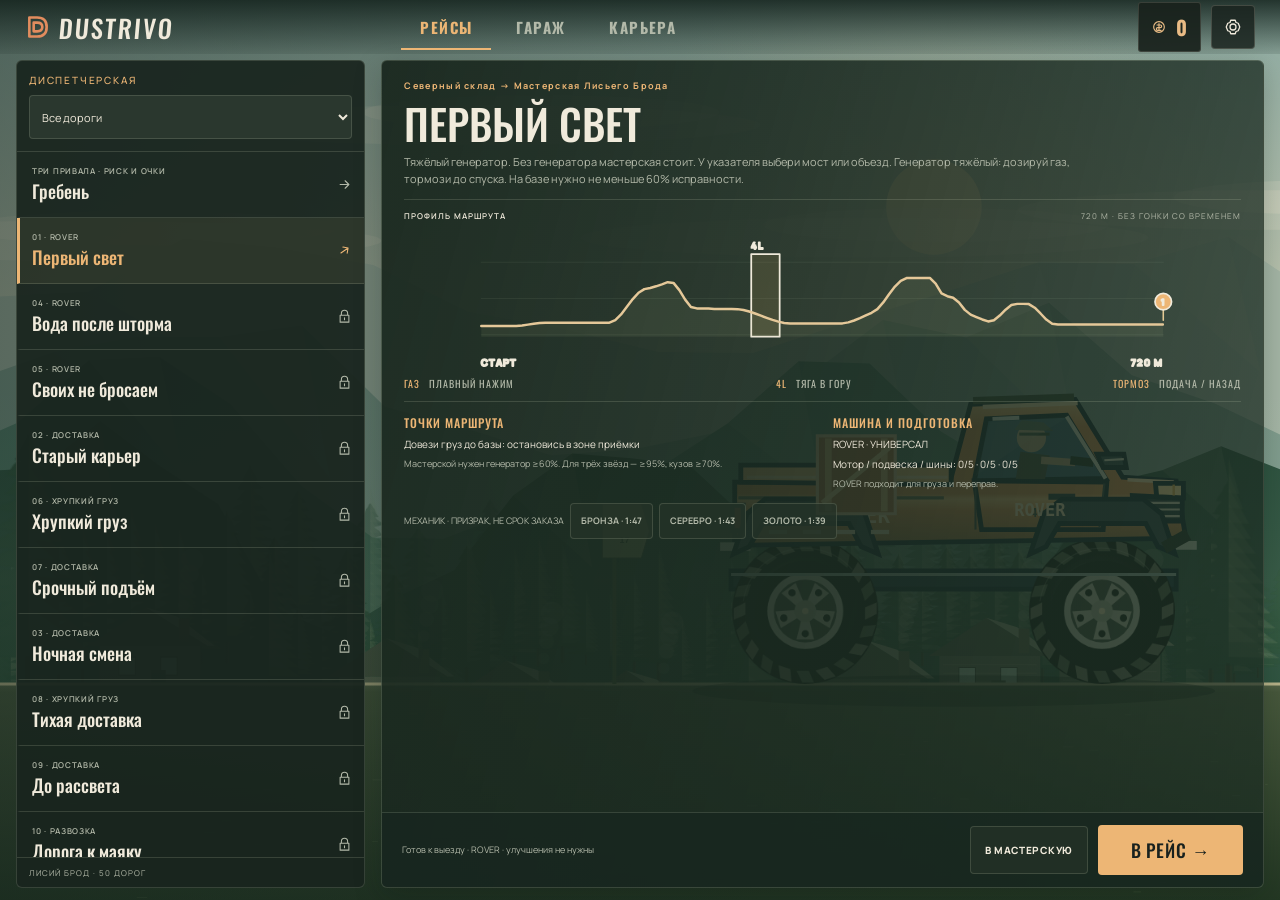
==== commit 192ebdf7: "Ship Dustrivo 0.33 routes, usability fixes and authorized new signer Add two append-only delivery ro" ====
--- a/game/assets/index.html
+++ b/game/assets/index.html
@@ -3,7 +3,7 @@
 <section id="boot" aria-label="Запуск Dustrivo" aria-busy="true">
  <img id="boot-art" src="art/launch32.webp" alt="" fetchpriority="high" decoding="async" aria-hidden="true">
  <div class="boot-shade" aria-hidden="true"></div>
- <div class="boot-top"><span>ROKIRU / СЕВЕРНЫЕ ДОРОГИ</span><span>0.32</span></div>
+ <div class="boot-top"><span>ROKIRU / СЕВЕРНЫЕ ДОРОГИ</span><span>0.33</span></div>
  <div class="boot-content"><span class="boot-kicker">ДОВЕЗИ ТО, ЧТО ВАЖНО</span><h1 class="boot-logo">DUSTRIVO</h1><div class="boot-rule" aria-hidden="true"></div><p class="boot-caption">Твой груз. Твой путь.<br>Дорога всё расставит по местам.</p></div>
  <footer class="boot-bottom"><div class="boot-readiness"><span id="boot-status" role="status" aria-live="polite">Готовим дорогу</span><progress id="boot-progress" max="3" value="0" aria-label="Подготовка игры"></progress></div><button id="boot-skip" disabled><b>ПОДГОТОВКА</b><span aria-hidden="true">→</span></button></footer>
 </section><script src="boot32.js"></script>
@@ -21,7 +21,7 @@
  <div id="home-work-summary"><span id="home-job-kind"></span><b id="home-weather"></b><small id="home-work-info"></small></div>
  <div class="home-record"><span class="tiny">РЕКОРД</span><b id="best-value"></b><span class="muted" id="home-deliveries"></span></div>
 </main>
-<footer class="bottom-bar"><span>ПЕРЕВОЗЧИК / 0.32 <i></i> ФИЗИКА ГРУЗА · 48 ДОРОГ</span><button id="more-open">БОРТОВОЙ ЖУРНАЛ <span data-icon="arrow"></span></button></footer>
+<footer class="bottom-bar"><span>ПЕРЕВОЗЧИК / 0.33 <i></i> ФИЗИКА ГРУЗА · 50 ДОРОГ</span><button id="more-open">БОРТОВОЙ ЖУРНАЛ <span data-icon="arrow"></span></button></footer>
 </section>
 <section id="more-menu" class="overlay hidden"><div class="dialog more-dialog"><div class="dialog-title"><h2>Твоя дорога</h2><button id="more-close" class="icon-button" aria-label="Закрыть"><span data-icon="close"></span></button></div><div class="more-actions"><button class="driver-note" id="journal-open"><img src="driver.svg" alt="Макс Гайка"><span><b>ПУТЕВОЙ ЖУРНАЛ</b><small id="story-progress-home"></small></span><span data-icon="arrow"></span></button><button id="settlement-open" class="career-card" aria-label="Карта восстановления посёлка"><small id="career-label"></small><b id="career-title"></b><p id="career-copy"></p><div class="career-track"><i id="career-progress"></i></div><span class="village-link">ПОСЁЛОК →</span></button><button id="stats-open"><span data-icon="chart"></span> ОТЧЁТ</button><button id="help-open"><span data-icon="help"></span> УПРАВЛЕНИЕ</button><button id="profiles-open"><span data-icon="map"></span> РЕЖИМ</button><span class="build-label" id="build-profile">СВОБОДНАЯ ЕЗДА</span><button id="about-open">ОБ ИГРЕ <span data-icon="arrow"></span></button></div></div></section>
 <section id="routes" class="page hidden"><div class="page-title"><div><div class="eyebrow">ВЫБОР УРОВНЯ</div><h2>Выбери дорогу</h2></div><button id="world-map-open" class="secondary">КАРТА</button><button class="back-button" data-home><span data-icon="back"></span> НАЗАД</button></div><div class="route-browser"><div class="route-catalog"><div class="region-tabs"><button data-region="0" class="selected">СОСНОВЫЙ ПЕРЕВАЛ</button><button data-region="1">СТАРЫЙ КАРЬЕР</button><button data-region="2">НОЧНАЯ СМЕНА</button><button data-region="3">СОЛЁНЫЙ БЕРЕГ</button><button data-region="4">ТОПКИЙ ТРАКТ</button><button data-region="5">СЕВЕРНЫЙ ХРЕБЕТ</button></div><div class="order-filters"><button data-filter="all" class="selected">ВСЕ</button><button data-filter="logs">ЛЕСОВОЗ</button><button data-filter="liquid">ЦИСТЕРНА</button><button data-filter="stops">РАЗВОЗКА</button><button data-filter="challenge">ИСПЫТАНИЯ</button><span id="order-count"></span></div><div id="route-grid" class="route-grid" aria-label="Список дорог"></div></div><aside id="selected-order" aria-label="Выбранный заказ"><div id="selected-order-content"></div><button id="route-start" class="primary">ПРИНЯТЬ ЗАКАЗ <span data-icon="arrow"></span></button></aside></div></section>
@@ -33,7 +33,7 @@
 <section id="replace-run" class="overlay hidden"><div class="dialog replace-run-dialog"><div class="eyebrow">НОВЫЙ СТАРТ</div><h2>Закончить текущий рейс?</h2><p id="replace-run-copy"></p><button class="primary" id="replace-run-cancel">ОСТАВИТЬ РЕЙС</button><button class="secondary" id="replace-run-confirm">ЗАКОНЧИТЬ И НАЧАТЬ НОВЫЙ</button></div></section>
 <section id="result" class="overlay hidden"><div class="result-dialog dialog"><div class="result-content"><div class="eyebrow" id="result-label">ЗАЕЗД ЗАВЕРШЁН</div><h2 id="result-title">Груз на базе!</h2><div id="result-medals"></div><div id="result-stars" class="result-stars"></div><div id="result-goals" class="star-goals"></div><p id="result-text"></p><div class="result-stats"><div><small>ДИСТАНЦИЯ</small><b id="result-distance"></b></div><div><small id="result-cargo-label">ЯЩИКИ</small><b id="result-cargo"></b></div><div><small>НАГРАДА</small><b id="result-money"></b></div><div><small>ВРЕМЯ</small><b id="result-time"></b></div></div><div id="result-breakdown"></div><p id="result-unlock" class="result-unlock"></p></div><div class="result-actions"><button class="primary hidden" id="result-next">СЛЕДУЮЩИЙ ЗАКАЗ <span data-icon="arrow"></span></button><button class="primary" id="retry">ЕЩЁ ЗАЕЗД <span data-icon="restart"></span></button><button class="secondary" id="result-garage">ГАРАЖ <span data-icon="tools"></span></button><button class="text-button" id="result-home">В МЕНЮ</button></div></div></section>
 <section id="help" class="overlay hidden"><div class="help-dialog dialog"><div class="dialog-title"><div><div class="eyebrow">ПЕРВЫЙ ЗАЕЗД</div><h2>Поймай равновесие</h2></div><button id="help-close" class="icon-button" aria-label="Закрыть"><span data-icon="close"></span></button></div><div class="help-grid"><div><span data-icon="gas"></span><h3>Газ справа</h3><p>Разгоняет машину. В воздухе поднимает нос.</p></div><div><span data-icon="brake"></span><h3>Тормоз слева</h3><p>Замедляет и наклоняет нос вниз. Почти остановился — включится задний ход.</p></div><div><span data-icon="cargo"></span><h3>Груз важнее скорости</h3><p>Отпускай газ на вершинах. За весь груз и езду без жёстких посадок — два знака и бонус +70 один раз на дороге.</p></div></div><div class="help-tip">Автоцистерна BRINE перевозит жидкость: три физические секции смещают массу при разгоне и торможении. Повреждённый кузов может дать утечку. Перекачка: отпусти газ, держи тормоз 2 секунды на площадке. Шлагбаум: остановись у поста, держи тормоз 1 секунду и дождись зелёного света.<br><br>Зелёная мастерская: остановись, отпусти газ и удерживай тормоз 2,2 секунды. Один раз за рейс: кузов +38%, бак +12%, охлаждение до 55°. При 104° двигатель теряет часть тяги; свободный ход его охлаждает. В гараже можно бесплатно выбрать настройку под рейс.<br><br>Лесовоз LARCH перевозит физические брёвна; в лесных заказах выбирай его. Лебёдка: две попытки за рейс, только на малой скорости и с опорой на землю. Она тянет машину вперёд физическим тросом. Топливо расходуется за путь и работу двигателя; канистры редкие, дают +18% или +12%.<br><br>Развозка: на жёлтой площадке отпусти газ и держи тормоз 1,3 секунды. Один ящик разгрузится, затем можно ехать дальше. В кузове остаётся меньше груза, а сданный груз отмечается зелёной галочкой. За все остановки — разовая премия +60.<br><br>В тест-драйве все дороги открыты и выдано 100 000 игровых монет. В аккуратном заказе нужен весь груз, в экспрессе следи за таймером. Монеты и канистры собираются автоматически. На компьютере: ← / →, пробел — пауза.</div><button id="lesson-repeat" class="secondary">УЧЕБНЫЙ ЗАЕЗД</button><button id="help-done" class="primary">ПОЕХАЛИ <span data-icon="arrow"></span></button></div></section>
-<section id="world-map" class="overlay hidden"><div class="dialog atlas-dialog"><div class="dialog-title"><div><div class="eyebrow">СТАНЦИЯ 17 / СЕТЬ ДОРОГ</div><h2>Карта регионов</h2></div><button id="world-map-close" class="icon-button" aria-label="Закрыть"><span data-icon="close"></span></button></div><div id="atlas-picture"></div><p id="atlas-summary"></p></div></section><section id="setup-dialog" class="overlay hidden"><div class="dialog setup-dialog"><div class="dialog-title"><div><div class="eyebrow">ПОД ТВОЙ РЕЙС</div><h2>Настройка машины</h2></div><button id="setup-close" class="icon-button" aria-label="Закрыть"><span data-icon="close"></span></button></div><p id="setup-model"></p><div id="setup-options"></div><p class="muted">Настройка бесплатна. Сохраняется отдельно для каждой машины и режима игры.</p></div></section><section id="vehicle-buy" class="overlay hidden"><div class="dialog vehicle-buy-dialog"><div class="eyebrow">НОВАЯ МАШИНА</div><h2 id="vehicle-buy-name"></h2><p id="vehicle-buy-description"></p><div class="purchase-price" id="vehicle-buy-price"></div><p id="vehicle-buy-note"></p><div class="pause-row"><button id="vehicle-confirm" class="primary">КУПИТЬ</button><button id="vehicle-cancel" class="secondary">НАЗАД</button></div></div></section><section id="about" class="overlay hidden"><div class="about-dialog dialog"><div class="dialog-title"><div><div class="eyebrow">ROKIRU</div><h2>DUSTRIVO</h2></div><button id="about-close" class="icon-button" aria-label="Закрыть"><span data-icon="close"></span></button></div><p>Бездорожье, груз и машина, которую ты собираешь под себя.</p><div class="about-line"><b>Версия</b><span>0.32 · Большая серия</span></div><div class="about-line"><b>Данные</b><span>Прогресс хранится только на устройстве</span></div><div class="about-line"><b>Подключение</b><span>Игра работает без интернета</span></div><details><summary>Лицензии</summary><p>Planck.js 1.4.2 · MIT License.<br>Copyright (c) Erin Catto, Ali Shakiba.</p><pre class="license-text">The MIT License
+<section id="world-map" class="overlay hidden"><div class="dialog atlas-dialog"><div class="dialog-title"><div><div class="eyebrow">СТАНЦИЯ 17 / СЕТЬ ДОРОГ</div><h2>Карта регионов</h2></div><button id="world-map-close" class="icon-button" aria-label="Закрыть"><span data-icon="close"></span></button></div><div id="atlas-picture"></div><p id="atlas-summary"></p></div></section><section id="setup-dialog" class="overlay hidden"><div class="dialog setup-dialog"><div class="dialog-title"><div><div class="eyebrow">ПОД ТВОЙ РЕЙС</div><h2>Настройка машины</h2></div><button id="setup-close" class="icon-button" aria-label="Закрыть"><span data-icon="close"></span></button></div><p id="setup-model"></p><div id="setup-options"></div><p class="muted">Настройка бесплатна. Сохраняется отдельно для каждой машины и режима игры.</p></div></section><section id="vehicle-buy" class="overlay hidden"><div class="dialog vehicle-buy-dialog"><div class="eyebrow">НОВАЯ МАШИНА</div><h2 id="vehicle-buy-name"></h2><p id="vehicle-buy-description"></p><div class="purchase-price" id="vehicle-buy-price"></div><p id="vehicle-buy-note"></p><div class="pause-row"><button id="vehicle-confirm" class="primary">КУПИТЬ</button><button id="vehicle-cancel" class="secondary">НАЗАД</button></div></div></section><section id="about" class="overlay hidden"><div class="about-dialog dialog"><div class="dialog-title"><div><div class="eyebrow">ROKIRU</div><h2>DUSTRIVO</h2></div><button id="about-close" class="icon-button" aria-label="Закрыть"><span data-icon="close"></span></button></div><p>Бездорожье, груз и машина, которую ты собираешь под себя.</p><div class="about-line"><b>Версия</b><span>0.33 · Тихая вода</span></div><div class="about-line"><b>Данные</b><span>Прогресс хранится только на устройстве</span></div><div class="about-line"><b>Подключение</b><span>Игра работает без интернета</span></div><div class="about-line"><b>Разработчик</b><span>Sergey Kempinen</span></div><div class="about-line"><b>Поддержка</b><span>arturovich2k19@gmail.com</span></div><details id="privacy-policy33"><summary>Политика конфиденциальности</summary><p>Редакция от 2 ноября 2026 года.</p><p>Разработчик и контакт по вопросам данных: Sergey Kempinen, arturovich2k19@gmail.com.</p><p>Dustrivo — офлайн-игра для Android. Для игры не нужны аккаунт, интернет или разрешения на доступ к контактам, местоположению, камере, микрофону и файлам пользователя. В игре нет рекламы, аналитики и покупок за реальные деньги. Игра не собирает и не передаёт разработчику персональные данные, идентификаторы устройства или сведения об использовании.</p><p>На устройстве сохраняются игровой прогресс, баланс игровых монет, купленные машины, улучшения, оснастка, рекорды, записи движения для личного призрака, настройки и незавершённая поездка. Эти данные нужны для продолжения игры и находятся в локальном хранилище приложения. Они хранятся до очистки данных или удаления приложения. Автоматическое резервное копирование Android отключено; облачная синхронизация не предусмотрена.</p><p>Чтобы удалить сохранения, откройте настройки Android → Приложения → Dustrivo → Хранилище → Очистить данные либо удалите приложение. Это удаляет прогресс обоих игровых профилей. Сохранения нельзя восстановить с сервера разработчика. Обновление с тем же пакетом и сертификатом сохраняет данные приложения; перед выпуском проверяется установка поверх предыдущей версии.</p><p>Если вы сами напишете в поддержку, разработчик получит адрес отправителя и содержимое письма через почтовый сервис. Они используются для ответа и решения описанной проблемы, хранятся в течение обработки обращения и необходимого последующего взаимодействия. Для запроса удаления переписки напишите на arturovich2k19@gmail.com. Не отправляйте пароли, ключи подписи и другие секреты. Обработка электронной почты также регулируется правилами вашего почтового сервиса и сервиса получателя.</p><p>Изменения этой политики включаются в новые версии игры. Текущая локальная копия доступна в разделе «Об игре». Вопросы о данных и работе игры можно направить разработчику по указанному адресу.</p></details><details><summary>Лицензии</summary><p>Planck.js 1.4.2 · MIT License.<br>Copyright (c) Erin Catto, Ali Shakiba.</p><pre class="license-text">The MIT License
 Copyright (c) Erin Catto, Ali Shakiba
 
 Permission is hereby granted, free of charge, to any person obtaining a copy
--- a/game/assets/ui.css
+++ b/game/assets/ui.css
@@ -301,3 +301,13 @@
 @media(max-height:370px){#boot .boot-content{padding-bottom:6px}#boot .boot-logo{margin:8px 0 12px;font-size:clamp(48px,9vw,84px)}#boot .boot-rule{margin-bottom:12px}#boot .boot-caption{font-size:11px}#boot .boot-top{top:max(16px,var(--safe-top,0px))}#boot .boot-bottom{bottom:max(16px,var(--safe-bottom,0px))}}
 @media(orientation:portrait){#boot-art{object-position:72% center}#boot .boot-content{width:100%;align-self:flex-start;padding-top:24vh}#boot .boot-shade{background:linear-gradient(90deg,#0b1b15de,#0d1f1740),linear-gradient(0deg,#0b1c18e6,transparent 40%)}#boot .boot-logo{font-size:16vw}#boot .boot-top{font-size:8px;letter-spacing:.8px}}
 @media(prefers-reduced-motion:reduce){#boot{transition:none}}
+
+/* Route colour and bridge marks are static SVG; driving keeps the same render budget. */
+.map-bridge33{fill:none;stroke:#d79462;stroke-width:7;stroke-dasharray:3 2}
+.dispatch-detail[data-region="3"] .map-fill{fill:#82b9ba25}
+.dispatch-detail[data-region="1"] .map-fill{fill:#b5a28125}
+.dispatch-detail[data-region="5"] .map-fill{fill:#d3dfd525}
+.garage-note33{font:10px/1.5 var(--font-body);color:var(--ui-muted);margin:0 0 8px;flex:none}
+#hub-tabs button,.hub-choice button,#garage-dispatch29{min-height:44px}
+.catalog-heading select{height:44px}
+#settings-open{min-width:44px;min-height:44px}
